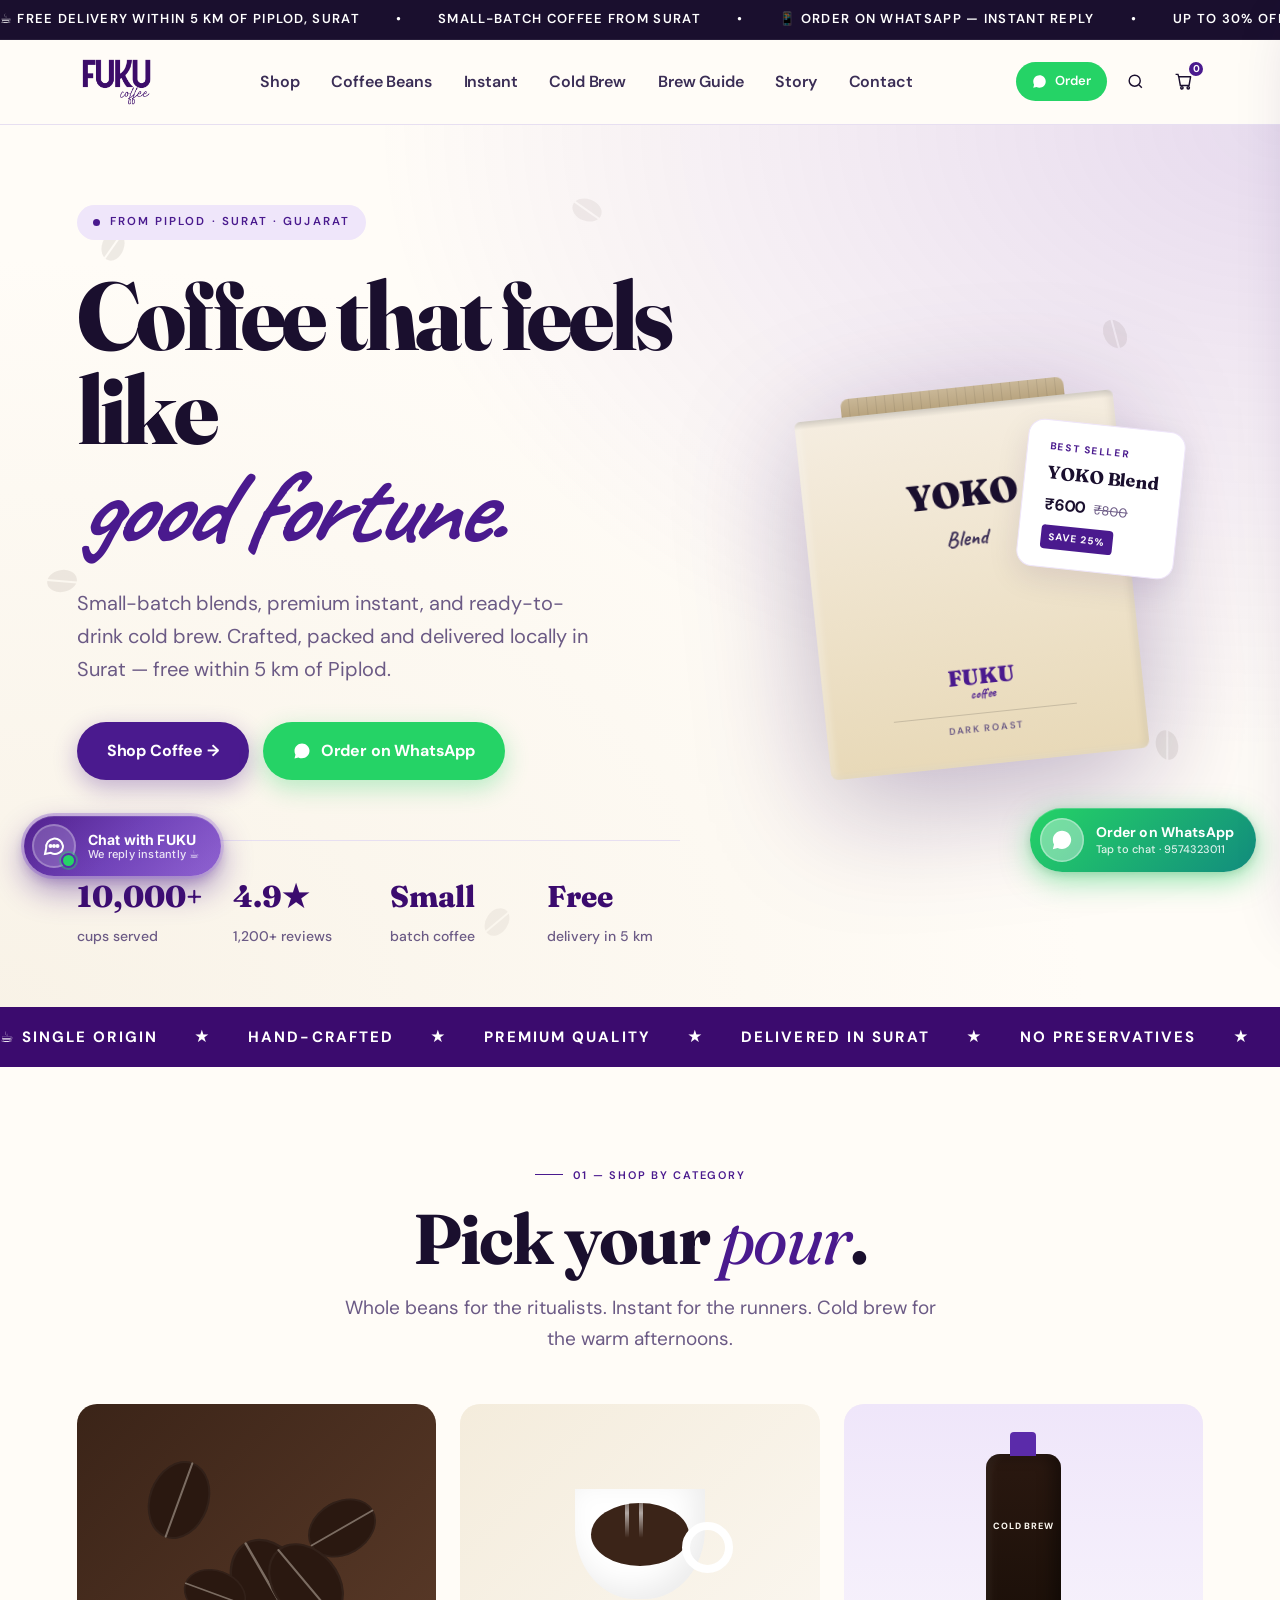
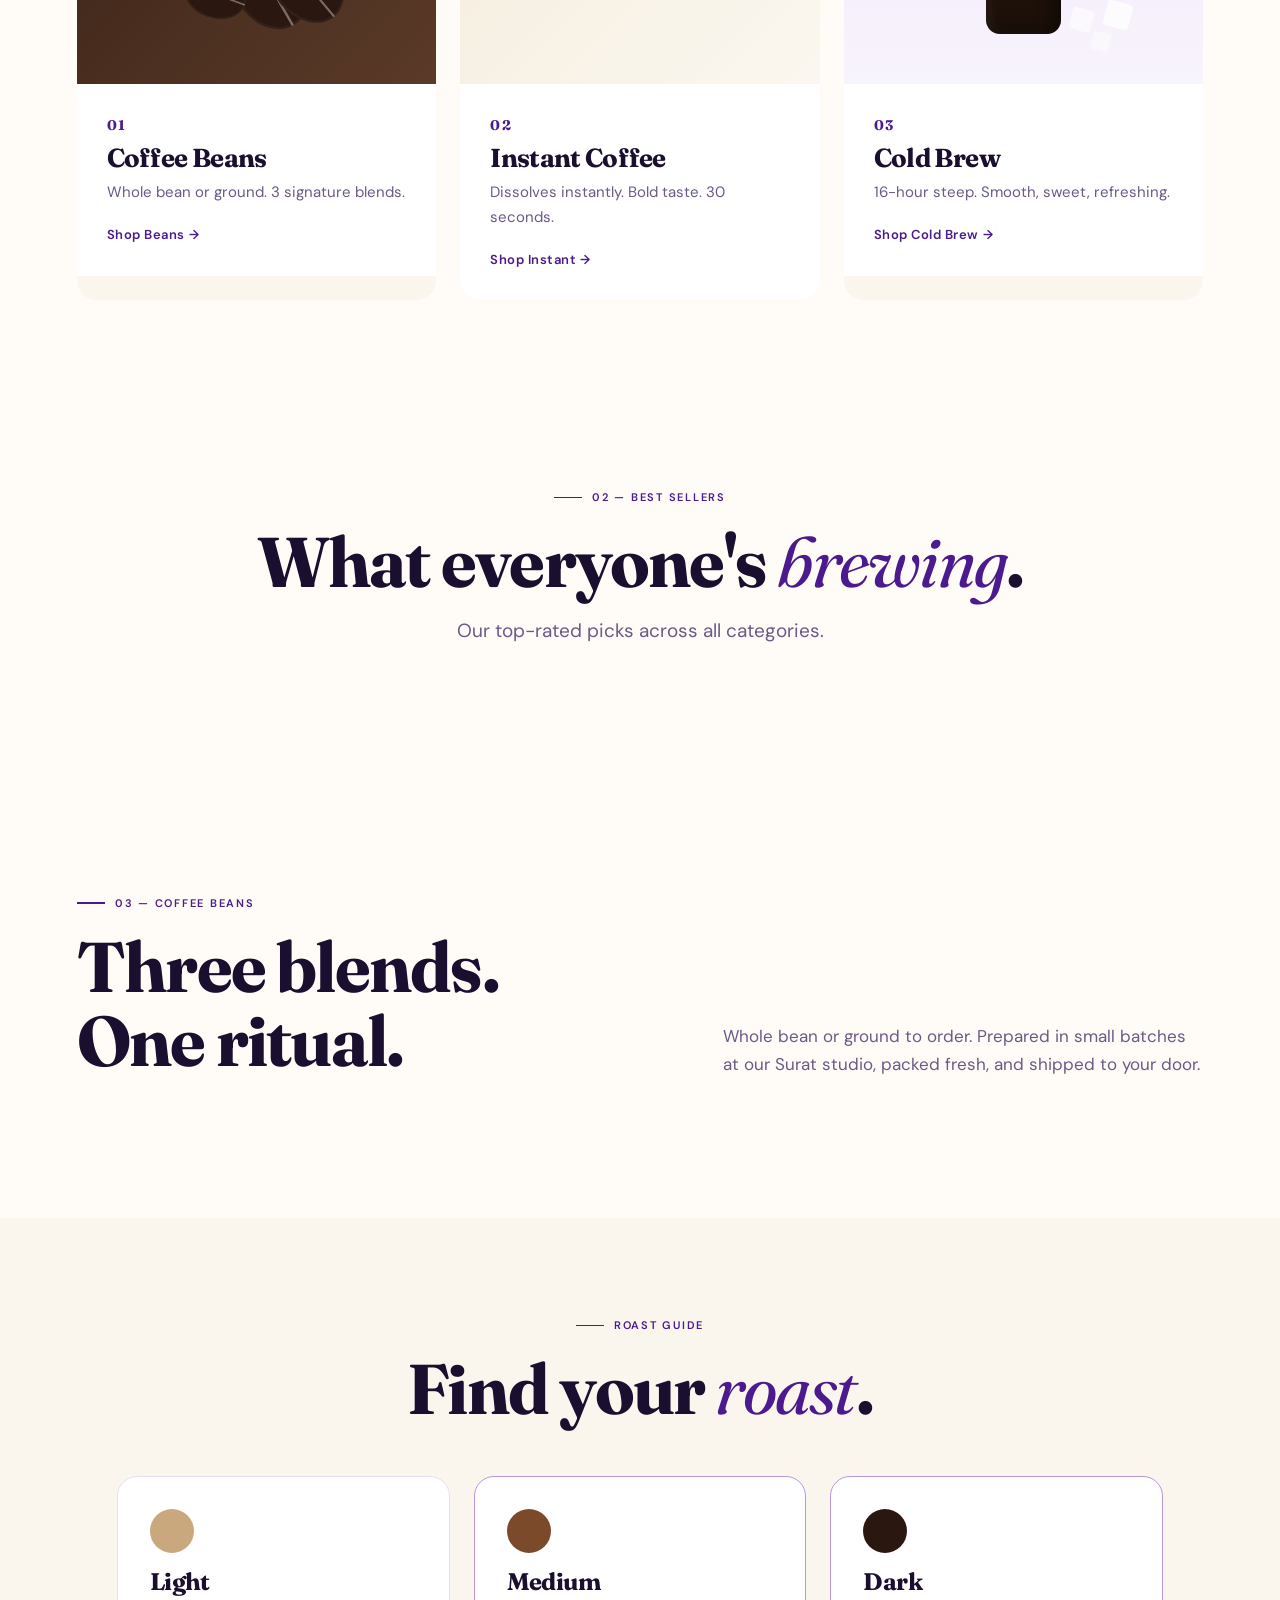
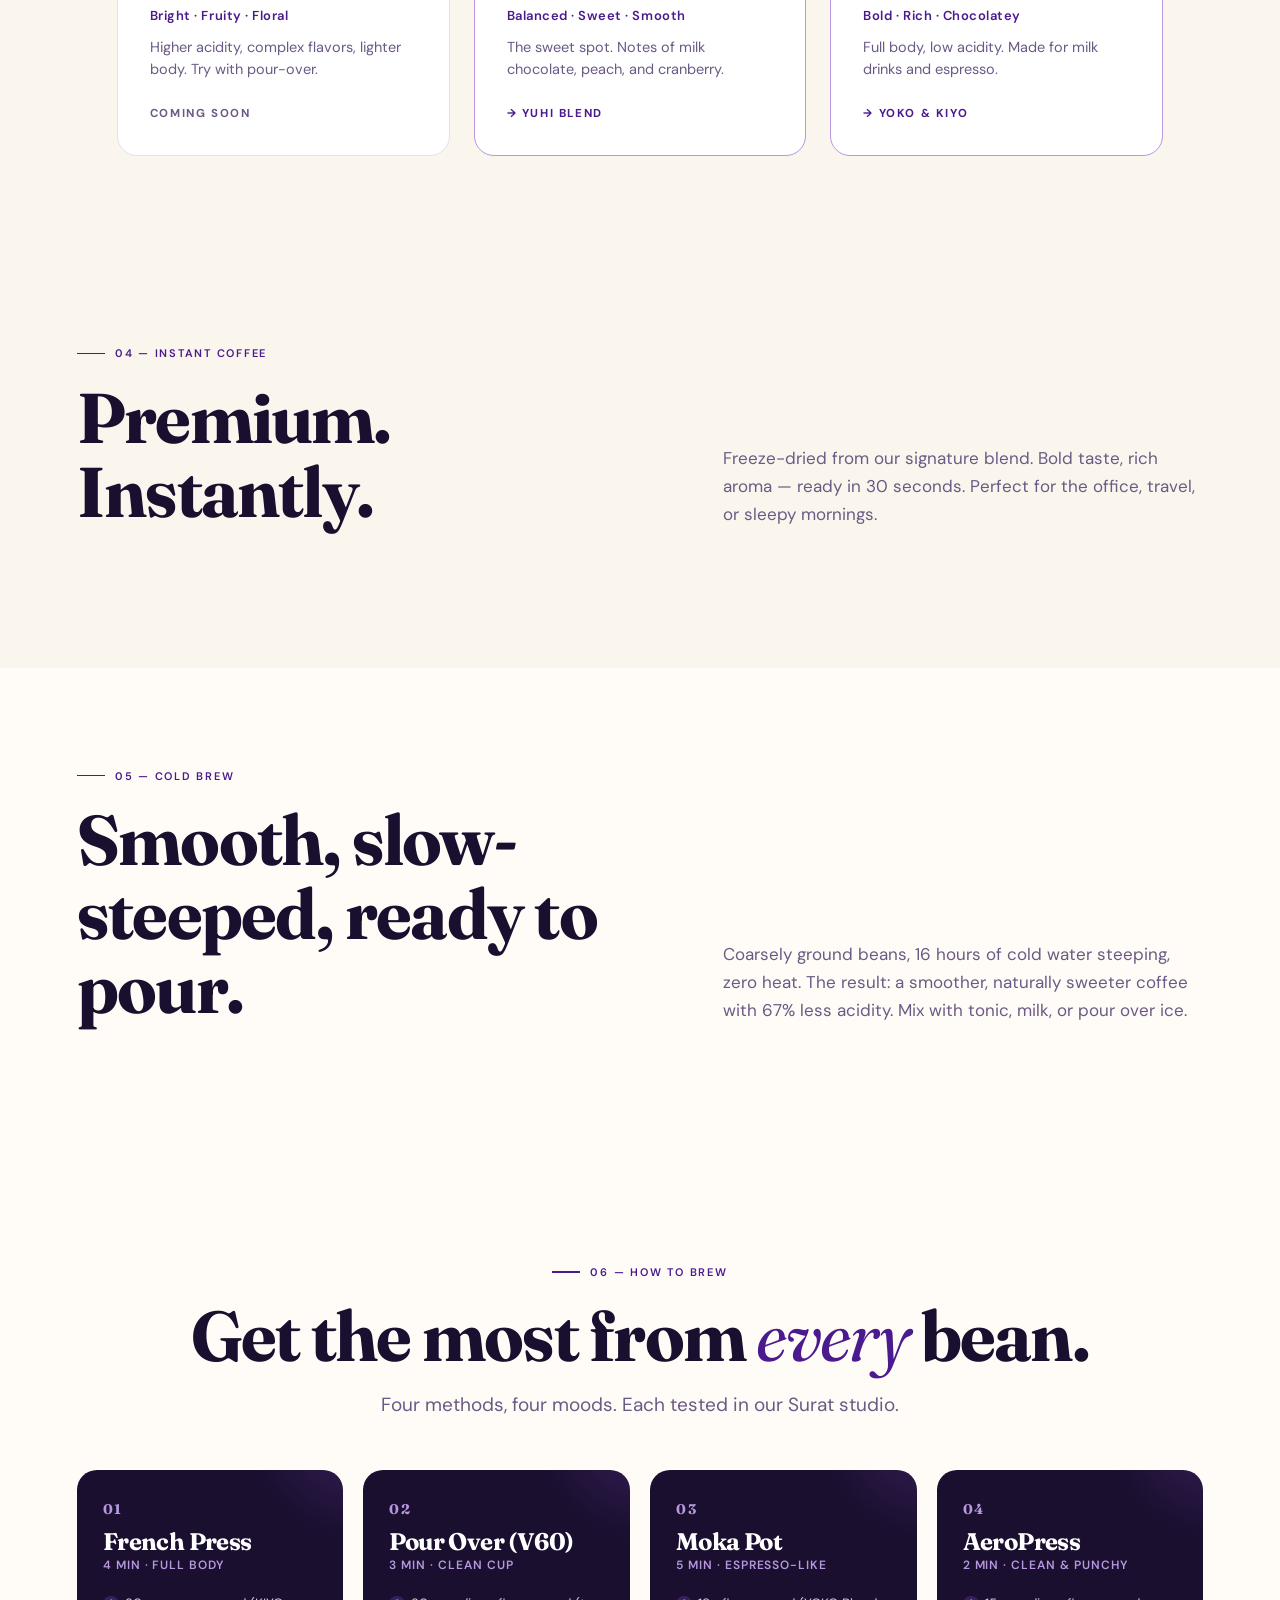
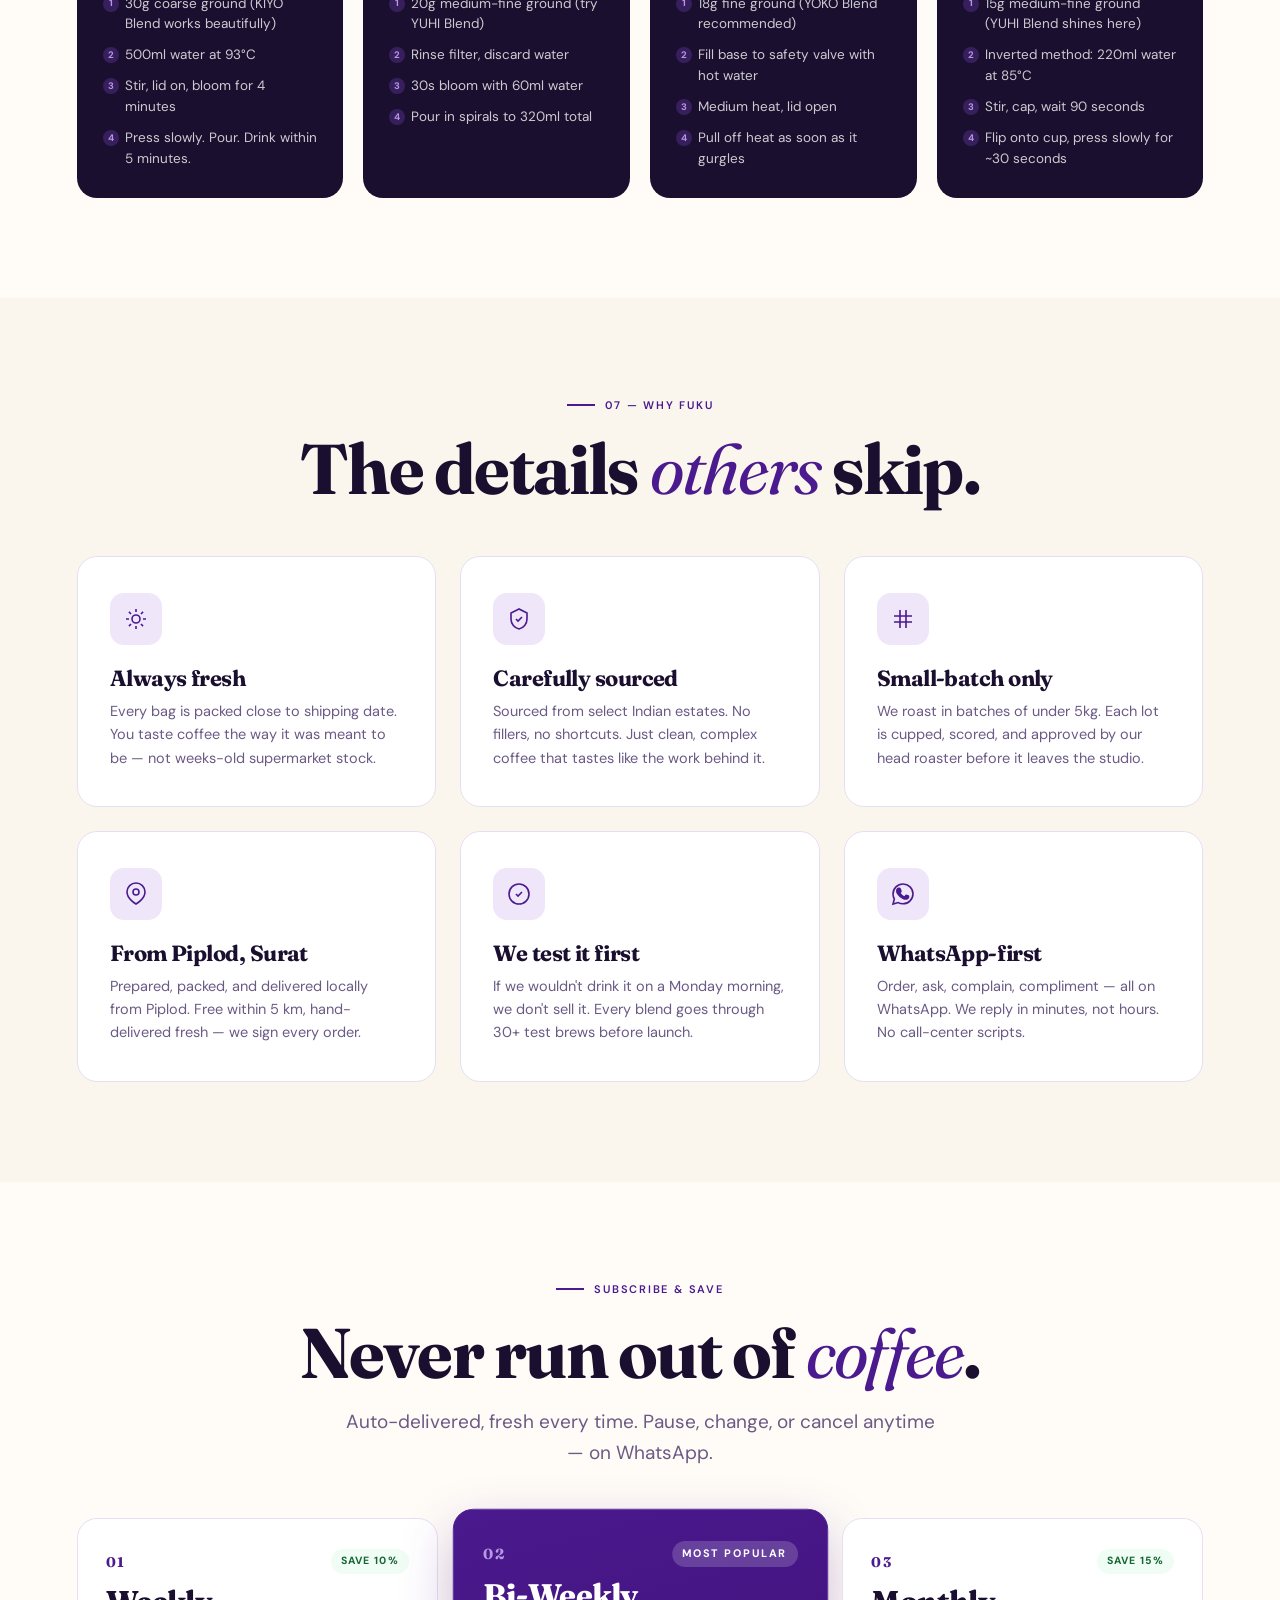
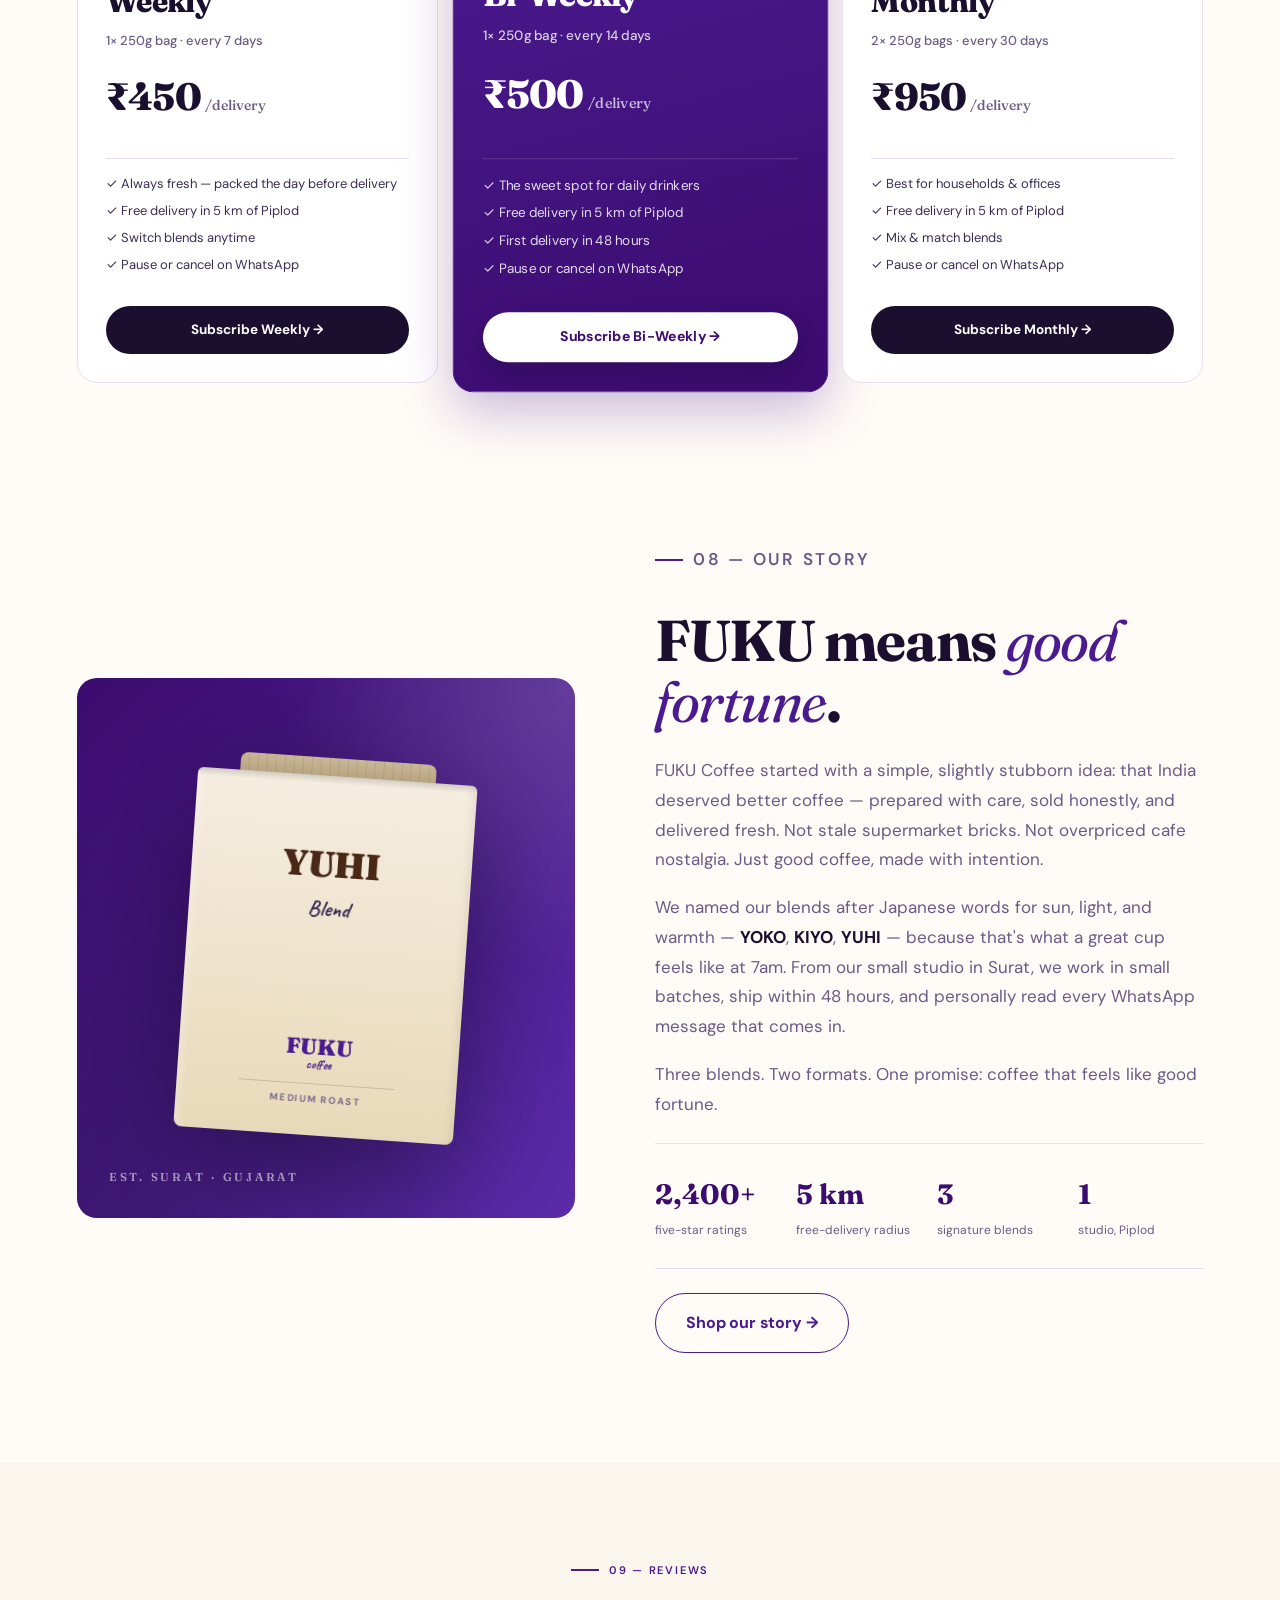
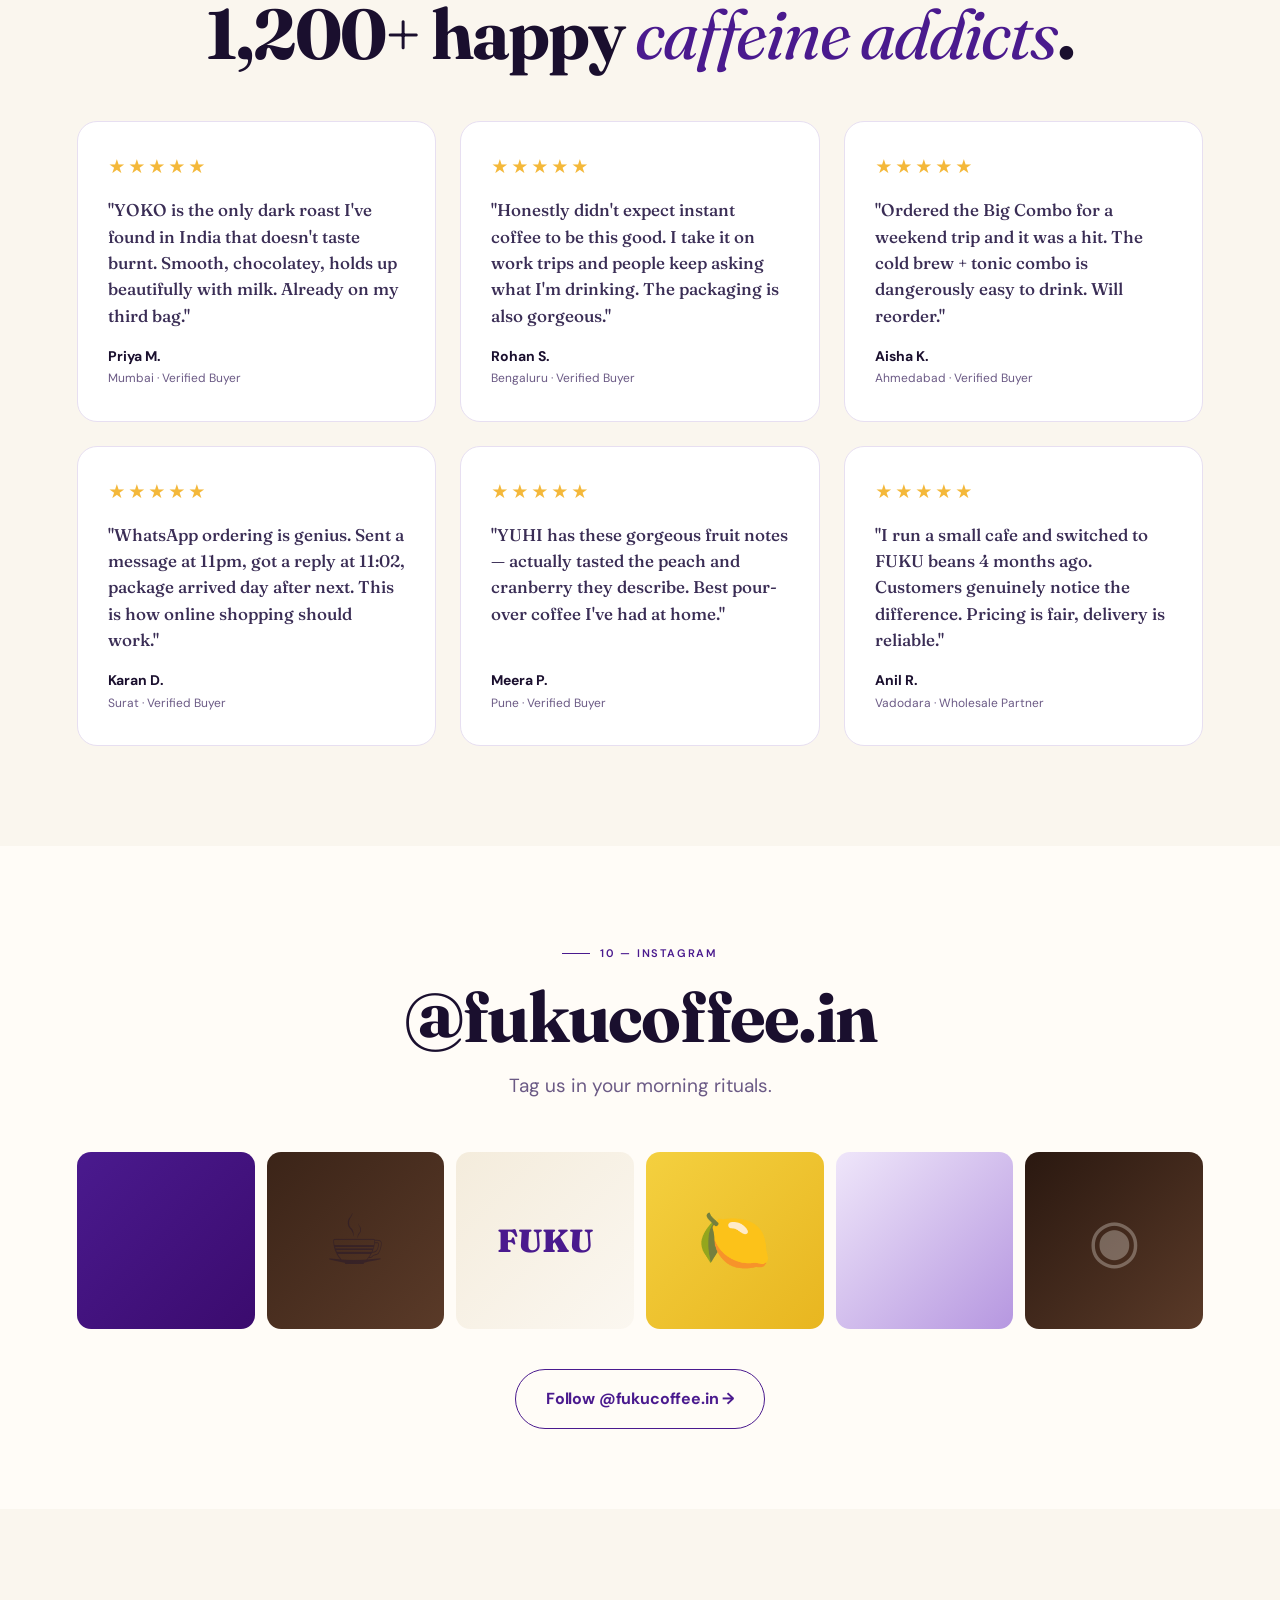
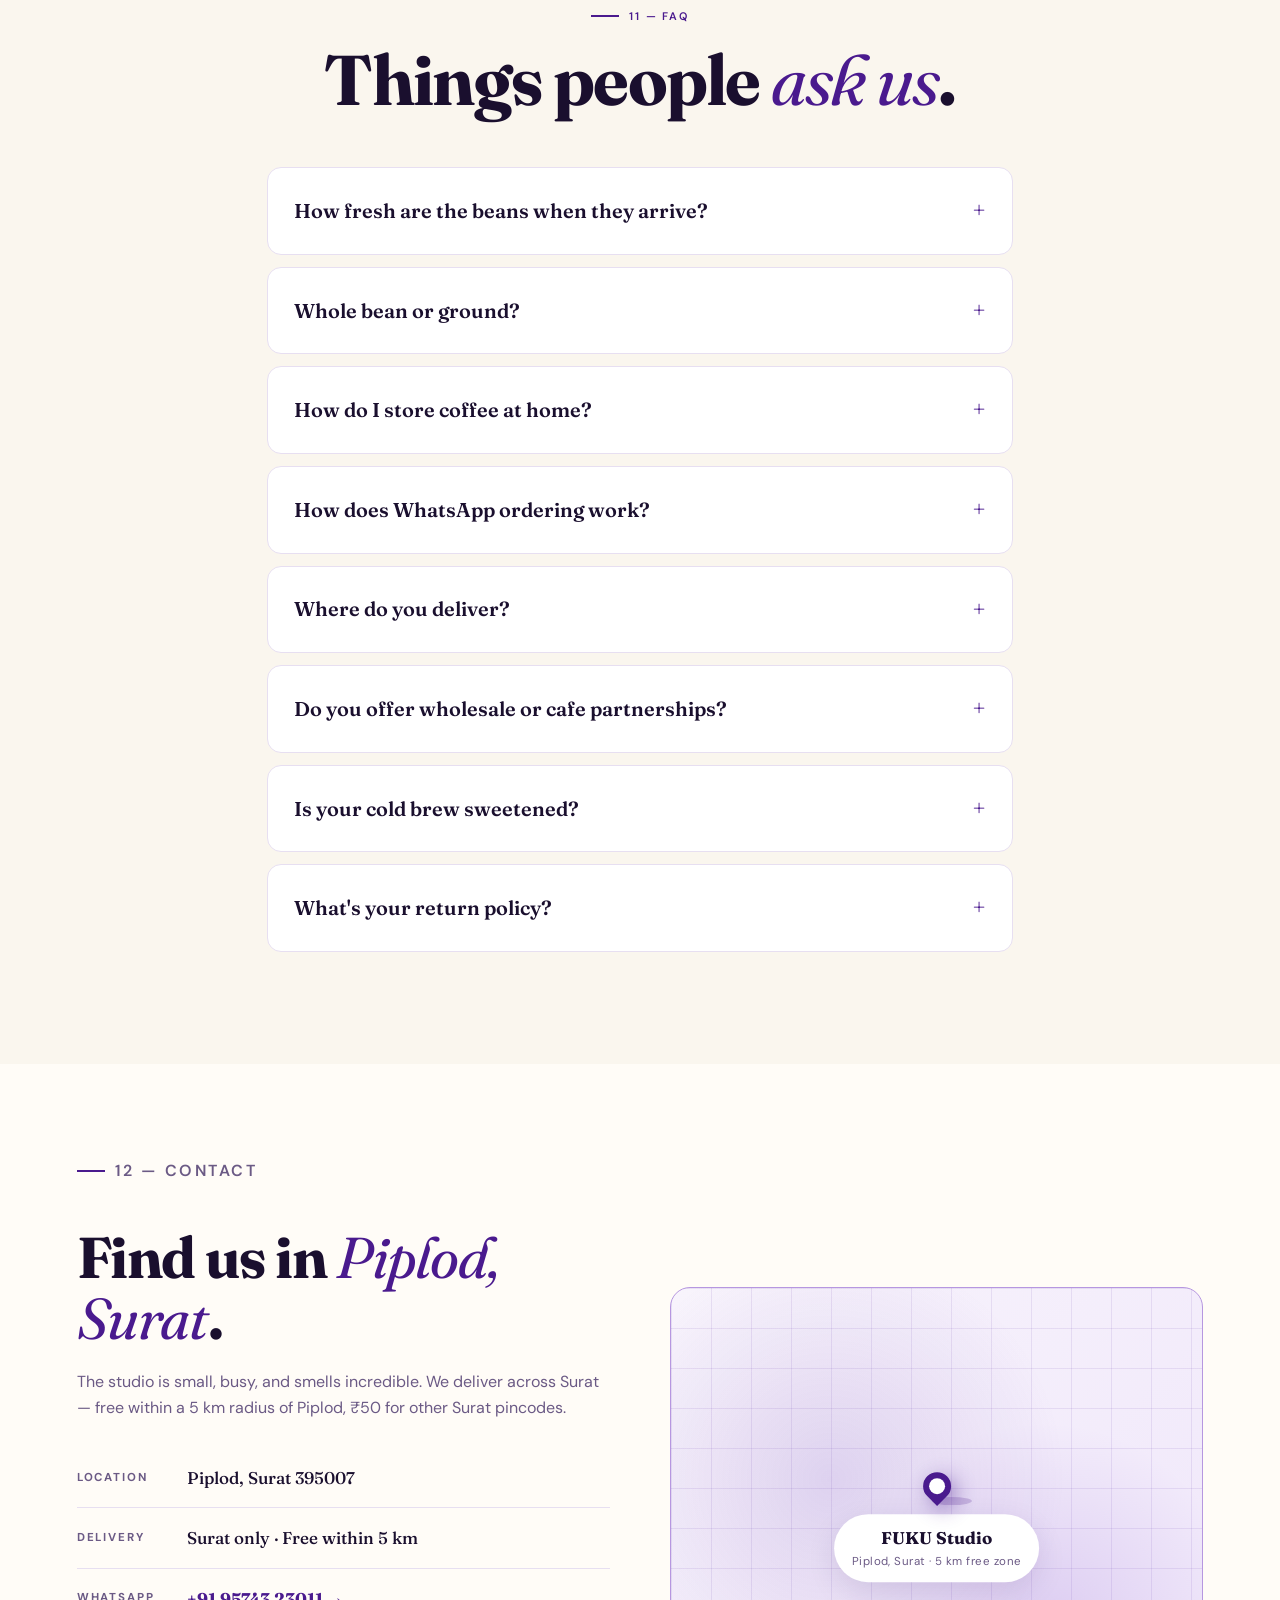
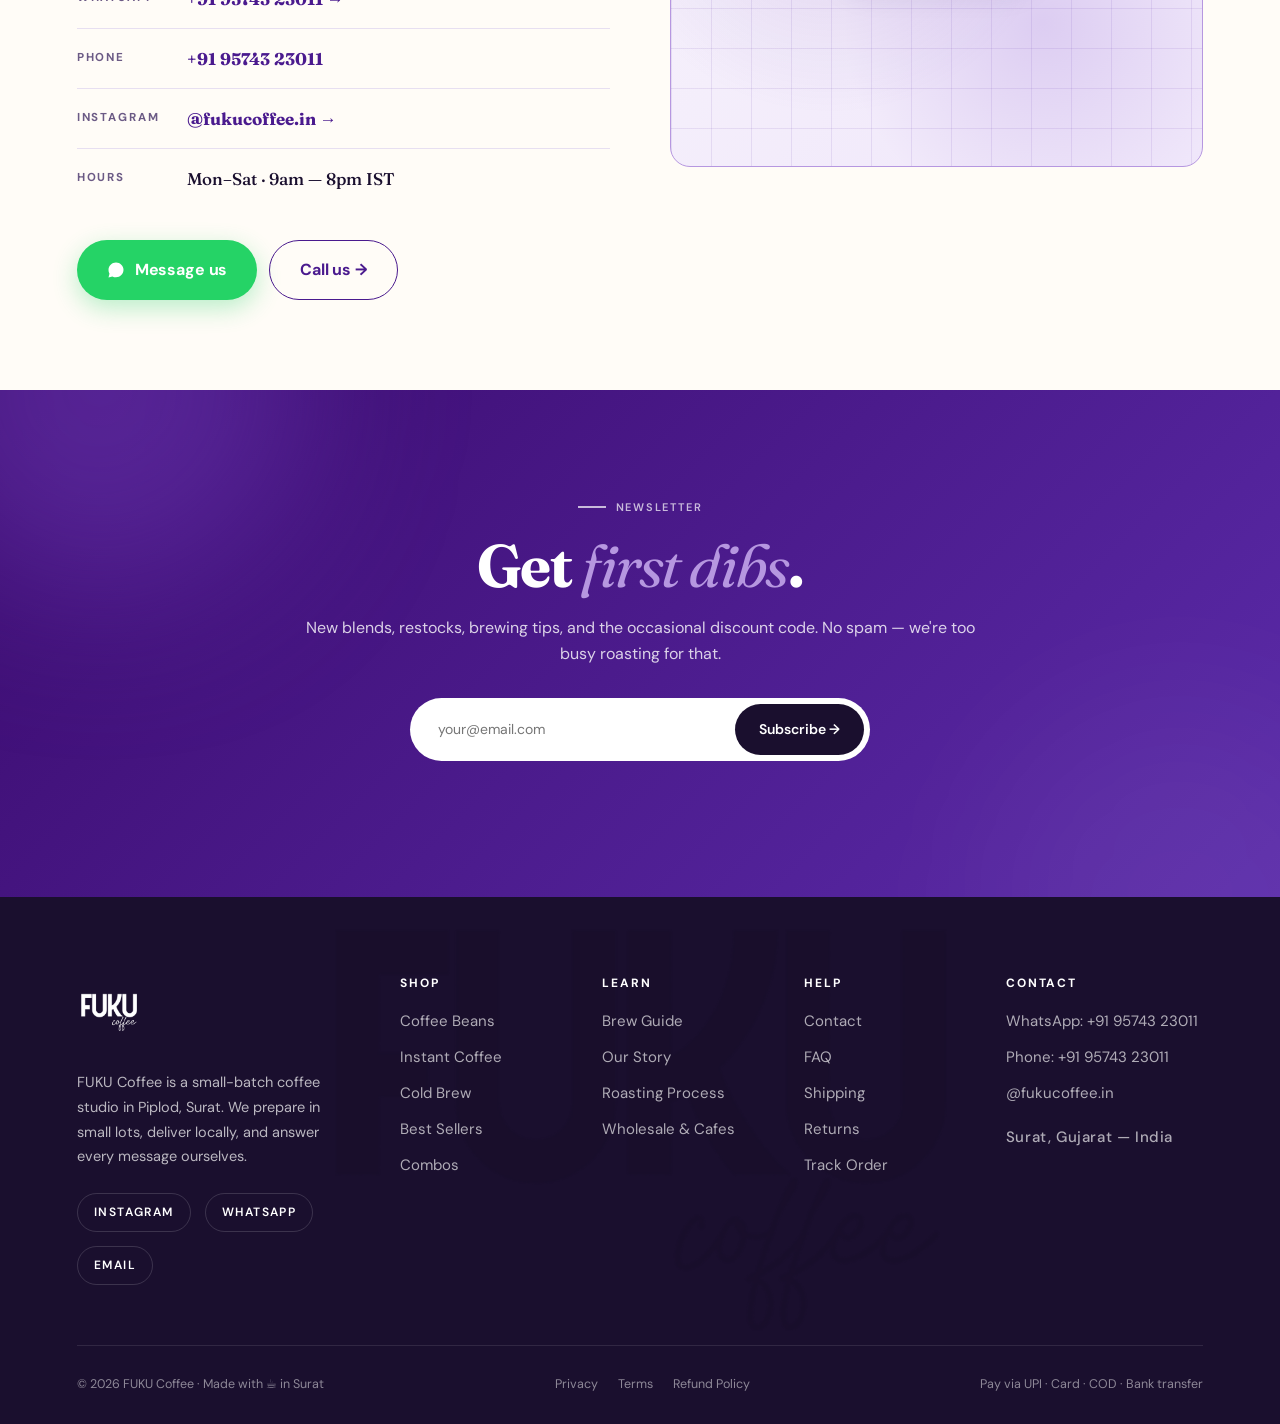
==== index.html @ d1fa4d6f "Remove reseller "You're shopping with" banner markup Banner deleted from the page entirely (was alre" ====
<!DOCTYPE html>
<html lang="en">
<head>
<meta charset="UTF-8" />
<meta name="viewport" content="width=device-width, initial-scale=1.0" />
<title>FUKU Coffee — Premium Coffee from Surat | Beans, Instant & Cold Brew</title>
<meta name="description" content="FUKU Coffee — small-batch beans, premium instant, and ready-to-drink cold brew. YOKO, KIYO & YUHI blends. Order on WhatsApp. Delivered across Surat, Gujarat." />
<meta name="theme-color" content="#3B0B6E" />
<link rel="canonical" href="https://fukucoffee.in/" />
<link rel="icon" href="/assets/favicon-192.png" type="image/png" />
<link rel="apple-touch-icon" href="/assets/favicon-192.png" />

<!-- Open Graph (WhatsApp / Facebook / LinkedIn link previews) -->
<meta property="og:type" content="website" />
<meta property="og:site_name" content="FUKU Coffee" />
<meta property="og:url" content="https://fukucoffee.in/" />
<meta property="og:title" content="FUKU Coffee — Small-Batch Coffee from Piplod, Surat" />
<meta property="og:description" content="Small-batch beans, premium instant, and ready-to-drink cold brew. YOKO, KIYO & YUHI blends. Free delivery within 5 km of Piplod. Order on WhatsApp." />
<meta property="og:image" content="https://fukucoffee.in/assets/logo-purple.png" />
<meta property="og:image:width" content="640" />
<meta property="og:image:height" content="800" />
<meta property="og:locale" content="en_IN" />

<!-- Twitter Card -->
<meta name="twitter:card" content="summary_large_image" />
<meta name="twitter:title" content="FUKU Coffee — Small-Batch Coffee from Piplod, Surat" />
<meta name="twitter:description" content="Premium beans, instant & cold brew. Free delivery within 5 km of Piplod, Surat. Order on WhatsApp." />
<meta name="twitter:image" content="https://fukucoffee.in/assets/logo-purple.png" />

<!-- JSON-LD: LocalBusiness for Google Maps / rich results -->
<script type="application/ld+json">
{
  "@context": "https://schema.org",
  "@type": "CafeOrCoffeeShop",
  "name": "FUKU Coffee",
  "image": "https://fukucoffee.in/assets/logo-purple.png",
  "url": "https://fukucoffee.in",
  "telephone": "+919574323011",
  "priceRange": "₹50 – ₹2,400",
  "address": {
    "@type": "PostalAddress",
    "streetAddress": "Piplod",
    "addressLocality": "Surat",
    "addressRegion": "Gujarat",
    "postalCode": "395007",
    "addressCountry": "IN"
  },
  "geo": { "@type": "GeoCoordinates", "latitude": 21.1395, "longitude": 72.7780 },
  "areaServed": { "@type": "City", "name": "Surat" },
  "sameAs": ["https://www.instagram.com/fukucoffee.in"],
  "openingHoursSpecification": [{
    "@type": "OpeningHoursSpecification",
    "dayOfWeek": ["Monday","Tuesday","Wednesday","Thursday","Friday","Saturday"],
    "opens": "09:00", "closes": "20:00"
  }]
}
</script>

<link rel="preconnect" href="https://fonts.googleapis.com" />
<link rel="preconnect" href="https://fonts.gstatic.com" crossorigin />
<link href="https://fonts.googleapis.com/css2?family=Inter:wght@400;500;600;700;800;900&family=Caveat:wght@600;700&family=Fraunces:opsz,wght@9..144,400;9..144,600;9..144,700;9..144,900&family=DM+Sans:ital,opsz,wght@0,9..40,400;0,9..40,500;0,9..40,600;0,9..40,700;1,9..40,400&display=swap" rel="stylesheet" />
<link rel="stylesheet" href="styles.css" />
</head>
<body>

<!-- ANNOUNCEMENT BAR -->
<div class="announce">
  <div class="announce-track">
    <span>☕ FREE DELIVERY WITHIN 5 KM OF PIPLOD, SURAT</span>
    <span>•</span>
    <span>SMALL-BATCH COFFEE FROM SURAT</span>
    <span>•</span>
    <span>📱 ORDER ON WHATSAPP — INSTANT REPLY</span>
    <span>•</span>
    <span>UP TO 30% OFF — LIMITED TIME</span>
    <span>•</span>
    <span>☕ FREE DELIVERY WITHIN 5 KM OF PIPLOD, SURAT</span>
    <span>•</span>
    <span>SMALL-BATCH COFFEE FROM SURAT</span>
    <span>•</span>
    <span>📱 ORDER ON WHATSAPP — INSTANT REPLY</span>
    <span>•</span>
    <span>UP TO 30% OFF — LIMITED TIME</span>
  </div>
</div>

<!-- NAV -->
<header class="nav" id="nav">
  <div class="nav-inner">
    <button class="nav-toggle" id="navToggle" aria-label="Menu">
      <span></span><span></span><span></span>
    </button>
    <a href="#top" class="logo" aria-label="FUKU Coffee — home">
      <img src="/assets/logo-purple.png" alt="FUKU Coffee" class="logo-img logo-img-purple" />
      <img src="/assets/logo-white.png"  alt="FUKU Coffee" class="logo-img logo-img-white"  />
    </a>
    <nav class="nav-links" id="navLinks">
      <a href="#shop">Shop</a>
      <a href="#beans">Coffee Beans</a>
      <a href="#instant">Instant</a>
      <a href="#coldbrew">Cold Brew</a>
      <a href="#brew">Brew Guide</a>
      <a href="#story">Story</a>
      <a href="#contact">Contact</a>
    </nav>
    <div class="nav-actions">
      <a href="https://wa.me/919574323011" target="_blank" class="wa-btn-nav" aria-label="WhatsApp" rel="noopener noreferrer">
        <svg viewBox="0 0 24 24" fill="currentColor"><path d="M17.5 14.4c-.3-.2-1.8-.9-2-1s-.5-.2-.7.2-.8 1-1 1.2-.4.2-.7 0c-.3-.2-1.3-.5-2.4-1.5-.9-.8-1.5-1.8-1.7-2.1-.2-.3 0-.5.1-.7l.5-.5c.2-.2.2-.3.3-.5.1-.2 0-.4 0-.5 0-.2-.7-1.7-1-2.3-.2-.6-.5-.5-.7-.5h-.6c-.2 0-.5.1-.8.4s-1 1-1 2.4 1 2.8 1.2 3 2 3.1 4.9 4.3c.7.3 1.2.5 1.6.6.7.2 1.3.2 1.8.1.5-.1 1.7-.7 2-1.4.3-.7.3-1.3.2-1.4-.1-.1-.3-.2-.6-.4ZM12 2C6.5 2 2 6.5 2 12c0 1.8.5 3.5 1.3 5L2 22l5.2-1.4c1.4.8 3.1 1.2 4.8 1.2 5.5 0 10-4.5 10-10S17.5 2 12 2Z"/></svg>
        <span>Order</span>
      </a>
      <button class="icon-btn" id="searchBtn" aria-label="Search">
        <svg viewBox="0 0 24 24" fill="none" stroke="currentColor" stroke-width="1.8"><circle cx="11" cy="11" r="7"/><path d="m20 20-3.5-3.5"/></svg>
      </button>
      <button class="icon-btn cart-btn" id="cartBtn" aria-label="Cart">
        <svg viewBox="0 0 24 24" fill="none" stroke="currentColor" stroke-width="1.8"><path d="M6 6h15l-2 11H8L6 6Z"/><path d="M6 6 5 3H2"/><circle cx="10" cy="20" r="1.5"/><circle cx="18" cy="20" r="1.5"/></svg>
        <span class="cart-count" id="cartCount">0</span>
      </button>
    </div>
  </div>
</header>

<!-- HERO -->
<section class="hero" id="top">
  <div class="hero-bg-grad"></div>
  <div class="hero-beans" aria-hidden="true">
    <span></span><span></span><span></span><span></span><span></span><span></span><span></span><span></span>
  </div>
  <div class="hero-content">
    <p class="hero-eyebrow"><span class="dot"></span> FROM PIPLOD · SURAT · GUJARAT</p>
    <h1 class="hero-title">
      Coffee that feels like<br/>
      <span class="hero-cursive">good fortune.</span>
    </h1>
    <p class="hero-sub">Small-batch blends, premium instant, and ready-to-drink cold brew. Crafted, packed and delivered locally in Surat — free within 5 km of Piplod.</p>
    <div class="hero-cta">
      <a href="#shop" class="btn btn-primary">Shop Coffee →</a>
      <a href="https://wa.me/919574323011" target="_blank" class="btn btn-wa" rel="noopener noreferrer">
        <svg viewBox="0 0 24 24" fill="currentColor" width="18" height="18"><path d="M17.5 14.4c-.3-.2-1.8-.9-2-1s-.5-.2-.7.2-.8 1-1 1.2-.4.2-.7 0c-.3-.2-1.3-.5-2.4-1.5-.9-.8-1.5-1.8-1.7-2.1-.2-.3 0-.5.1-.7l.5-.5c.2-.2.2-.3.3-.5.1-.2 0-.4 0-.5 0-.2-.7-1.7-1-2.3-.2-.6-.5-.5-.7-.5h-.6c-.2 0-.5.1-.8.4s-1 1-1 2.4 1 2.8 1.2 3 2 3.1 4.9 4.3c.7.3 1.2.5 1.6.6.7.2 1.3.2 1.8.1.5-.1 1.7-.7 2-1.4.3-.7.3-1.3.2-1.4-.1-.1-.3-.2-.6-.4ZM12 2C6.5 2 2 6.5 2 12c0 1.8.5 3.5 1.3 5L2 22l5.2-1.4c1.4.8 3.1 1.2 4.8 1.2 5.5 0 10-4.5 10-10S17.5 2 12 2Z"/></svg>
        Order on WhatsApp
      </a>
    </div>
    <ul class="hero-trust">
      <li><strong>10,000+</strong><span>cups served</span></li>
      <li><strong>4.9★</strong><span>1,200+ reviews</span></li>
      <li><strong>Small</strong><span>batch coffee</span></li>
      <li><strong>Free</strong><span>delivery in 5 km</span></li>
    </ul>
  </div>
  <div class="hero-card hero-card-product">
    <div class="hero-bag bag-yoko">
      <div class="bag-top"></div>
      <div class="bag-body">
        <span class="bag-blend">YOKO</span>
        <span class="bag-blend-sub">Blend</span>
        <span class="bag-fuku">FUKU<small>coffee</small></span>
        <span class="bag-roast">Dark Roast</span>
      </div>
    </div>
    <div class="hero-pricetag">
      <span class="pt-eyebrow">Best Seller</span>
      <span class="pt-name">YOKO Blend</span>
      <span class="pt-price">₹600 <s>₹800</s></span>
      <span class="pt-save">SAVE 25%</span>
    </div>
  </div>
</section>

<!-- MARQUEE -->
<section class="marquee">
  <div class="marquee-track">
    <span>☕ SINGLE ORIGIN</span><span>★</span>
    <span>HAND-CRAFTED</span><span>★</span>
    <span>PREMIUM QUALITY</span><span>★</span>
    <span>DELIVERED IN SURAT</span><span>★</span>
    <span>NO PRESERVATIVES</span><span>★</span>
    <span>SMALL BATCH</span><span>★</span>
    <span>☕ SINGLE ORIGIN</span><span>★</span>
    <span>HAND-CRAFTED</span><span>★</span>
    <span>PREMIUM QUALITY</span><span>★</span>
    <span>DELIVERED IN SURAT</span><span>★</span>
    <span>NO PRESERVATIVES</span><span>★</span>
    <span>SMALL BATCH</span><span>★</span>
  </div>
</section>

<!-- CATEGORIES -->
<section class="cats" id="categories">
  <div class="section-head">
    <p class="eyebrow"><span class="dash"></span> 01 — Shop by Category</p>
    <h2>Pick your <em>pour</em>.</h2>
    <p class="lede">Whole beans for the ritualists. Instant for the runners. Cold brew for the warm afternoons.</p>
  </div>
  <div class="cat-grid">
    <a href="#beans" class="cat-card">
      <div class="cat-art cat-art-beans">
        <div class="cat-bean"></div>
        <div class="cat-bean"></div>
        <div class="cat-bean"></div>
        <div class="cat-bean"></div>
        <div class="cat-bean"></div>
      </div>
      <div class="cat-meta">
        <span class="cat-num">01</span>
        <h3>Coffee Beans</h3>
        <p>Whole bean or ground. 3 signature blends.</p>
        <span class="cat-cta">Shop Beans →</span>
      </div>
    </a>
    <a href="#instant" class="cat-card">
      <div class="cat-art cat-art-instant">
        <div class="cat-cup"></div>
        <div class="cat-steam"></div>
      </div>
      <div class="cat-meta">
        <span class="cat-num">02</span>
        <h3>Instant Coffee</h3>
        <p>Dissolves instantly. Bold taste. 30 seconds.</p>
        <span class="cat-cta">Shop Instant →</span>
      </div>
    </a>
    <a href="#coldbrew" class="cat-card">
      <div class="cat-art cat-art-cold">
        <div class="cat-bottle"></div>
        <div class="cat-ice"></div>
      </div>
      <div class="cat-meta">
        <span class="cat-num">03</span>
        <h3>Cold Brew</h3>
        <p>16-hour steep. Smooth, sweet, refreshing.</p>
        <span class="cat-cta">Shop Cold Brew →</span>
      </div>
    </a>
  </div>
</section>

<!-- BESTSELLERS -->
<section class="bestsellers" id="shop">
  <div class="section-head">
    <p class="eyebrow"><span class="dash"></span> 02 — Best Sellers</p>
    <h2>What everyone's <em>brewing</em>.</h2>
    <p class="lede">Our top-rated picks across all categories.</p>
  </div>
  <div class="bs-grid" id="bsGrid"></div>
</section>

<!-- COFFEE BEANS -->
<section class="catalog" id="beans">
  <div class="section-head split">
    <div>
      <p class="eyebrow"><span class="dash"></span> 03 — Coffee Beans</p>
      <h2>Three blends. One ritual.</h2>
    </div>
    <p class="head-side">Whole bean or ground to order. Prepared in small batches at our Surat studio, packed fresh, and shipped to your door.</p>
  </div>
  <div class="prod-grid" id="beansGrid"></div>
</section>

<!-- ROAST GUIDE -->
<section class="roast">
  <div class="section-head">
    <p class="eyebrow"><span class="dash"></span> Roast Guide</p>
    <h2>Find your <em>roast</em>.</h2>
  </div>
  <div class="roast-grid">
    <div class="roast-card">
      <div class="roast-dot roast-light"></div>
      <h4>Light</h4>
      <p class="roast-flavor">Bright · Fruity · Floral</p>
      <p class="roast-desc">Higher acidity, complex flavors, lighter body. Try with pour-over.</p>
      <span class="roast-tag">Coming Soon</span>
    </div>
    <div class="roast-card active">
      <div class="roast-dot roast-medium"></div>
      <h4>Medium</h4>
      <p class="roast-flavor">Balanced · Sweet · Smooth</p>
      <p class="roast-desc">The sweet spot. Notes of milk chocolate, peach, and cranberry.</p>
      <a class="roast-tag link" href="#beans">→ YUHI Blend</a>
    </div>
    <div class="roast-card active">
      <div class="roast-dot roast-dark"></div>
      <h4>Dark</h4>
      <p class="roast-flavor">Bold · Rich · Chocolatey</p>
      <p class="roast-desc">Full body, low acidity. Made for milk drinks and espresso.</p>
      <a class="roast-tag link" href="#beans">→ YOKO & KIYO</a>
    </div>
  </div>
</section>

<!-- INSTANT -->
<section class="catalog alt" id="instant">
  <div class="section-head split">
    <div>
      <p class="eyebrow"><span class="dash"></span> 04 — Instant Coffee</p>
      <h2>Premium. Instantly.</h2>
    </div>
    <p class="head-side">Freeze-dried from our signature blend. Bold taste, rich aroma — ready in 30 seconds. Perfect for the office, travel, or sleepy mornings.</p>
  </div>
  <div class="prod-grid" id="instantGrid"></div>
</section>

<!-- COLD BREW -->
<section class="catalog" id="coldbrew">
  <div class="section-head split">
    <div>
      <p class="eyebrow"><span class="dash"></span> 05 — Cold Brew</p>
      <h2>Smooth, slow-steeped, ready to pour.</h2>
    </div>
    <p class="head-side">Coarsely ground beans, 16 hours of cold water steeping, zero heat. The result: a smoother, naturally sweeter coffee with 67% less acidity. Mix with tonic, milk, or pour over ice.</p>
  </div>
  <div class="prod-grid" id="coldGrid"></div>
</section>

<!-- BREW GUIDE -->
<section class="brew" id="brew">
  <div class="section-head">
    <p class="eyebrow"><span class="dash"></span> 06 — How to Brew</p>
    <h2>Get the most from <em>every</em> bean.</h2>
    <p class="lede">Four methods, four moods. Each tested in our Surat studio.</p>
  </div>
  <div class="brew-grid">
    <article class="brew-card">
      <div class="brew-num">01</div>
      <h3>French Press</h3>
      <p class="brew-time">4 min · Full body</p>
      <ol>
        <li>30g coarse ground (KIYO Blend works beautifully)</li>
        <li>500ml water at 93°C</li>
        <li>Stir, lid on, bloom for 4 minutes</li>
        <li>Press slowly. Pour. Drink within 5 minutes.</li>
      </ol>
    </article>
    <article class="brew-card">
      <div class="brew-num">02</div>
      <h3>Pour Over (V60)</h3>
      <p class="brew-time">3 min · Clean cup</p>
      <ol>
        <li>20g medium-fine ground (try YUHI Blend)</li>
        <li>Rinse filter, discard water</li>
        <li>30s bloom with 60ml water</li>
        <li>Pour in spirals to 320ml total</li>
      </ol>
    </article>
    <article class="brew-card">
      <div class="brew-num">03</div>
      <h3>Moka Pot</h3>
      <p class="brew-time">5 min · Espresso-like</p>
      <ol>
        <li>18g fine ground (YOKO Blend recommended)</li>
        <li>Fill base to safety valve with hot water</li>
        <li>Medium heat, lid open</li>
        <li>Pull off heat as soon as it gurgles</li>
      </ol>
    </article>
    <article class="brew-card">
      <div class="brew-num">04</div>
      <h3>AeroPress</h3>
      <p class="brew-time">2 min · Clean &amp; punchy</p>
      <ol>
        <li>15g medium-fine ground (YUHI Blend shines here)</li>
        <li>Inverted method: 220ml water at 85°C</li>
        <li>Stir, cap, wait 90 seconds</li>
        <li>Flip onto cup, press slowly for ~30 seconds</li>
      </ol>
    </article>
  </div>
</section>

<!-- WHY FUKU -->
<section class="why">
  <div class="section-head">
    <p class="eyebrow"><span class="dash"></span> 07 — Why FUKU</p>
    <h2>The details <em>others</em> skip.</h2>
  </div>
  <div class="why-grid">
    <div class="why-card">
      <div class="why-icon">
        <svg viewBox="0 0 24 24" fill="none" stroke="currentColor" stroke-width="1.6"><path d="M12 2v3M12 19v3M4.93 4.93l2.12 2.12M16.95 16.95l2.12 2.12M2 12h3M19 12h3M4.93 19.07l2.12-2.12M16.95 7.05l2.12-2.12"/><circle cx="12" cy="12" r="4"/></svg>
      </div>
      <h4>Always fresh</h4>
      <p>Every bag is packed close to shipping date. You taste coffee the way it was meant to be — not weeks-old supermarket stock.</p>
    </div>
    <div class="why-card">
      <div class="why-icon">
        <svg viewBox="0 0 24 24" fill="none" stroke="currentColor" stroke-width="1.6"><path d="M12 2 4 6v6c0 5 3.5 9 8 10 4.5-1 8-5 8-10V6l-8-4Z"/><path d="m9 12 2 2 4-4"/></svg>
      </div>
      <h4>Carefully sourced</h4>
      <p>Sourced from select Indian estates. No fillers, no shortcuts. Just clean, complex coffee that tastes like the work behind it.</p>
    </div>
    <div class="why-card">
      <div class="why-icon">
        <svg viewBox="0 0 24 24" fill="none" stroke="currentColor" stroke-width="1.6"><path d="M3 9h18M3 15h18M9 3v18M15 3v18"/></svg>
      </div>
      <h4>Small-batch only</h4>
      <p>We roast in batches of under 5kg. Each lot is cupped, scored, and approved by our head roaster before it leaves the studio.</p>
    </div>
    <div class="why-card">
      <div class="why-icon">
        <svg viewBox="0 0 24 24" fill="none" stroke="currentColor" stroke-width="1.6"><path d="M21 10c0 7-9 12-9 12s-9-5-9-12a9 9 0 0 1 18 0Z"/><circle cx="12" cy="10" r="3"/></svg>
      </div>
      <h4>From Piplod, Surat</h4>
      <p>Prepared, packed, and delivered locally from Piplod. Free within 5 km, hand-delivered fresh — we sign every order.</p>
    </div>
    <div class="why-card">
      <div class="why-icon">
        <svg viewBox="0 0 24 24" fill="none" stroke="currentColor" stroke-width="1.6"><path d="M22 12a10 10 0 1 1-20 0 10 10 0 0 1 20 0Z"/><path d="m9 12 2 2 4-4"/></svg>
      </div>
      <h4>We test it first</h4>
      <p>If we wouldn't drink it on a Monday morning, we don't sell it. Every blend goes through 30+ test brews before launch.</p>
    </div>
    <div class="why-card">
      <div class="why-icon">
        <svg viewBox="0 0 24 24" fill="none" stroke="currentColor" stroke-width="1.6"><path d="M17.5 14.4c-.3-.2-1.8-.9-2-1s-.5-.2-.7.2-.8 1-1 1.2-.4.2-.7 0c-.3-.2-1.3-.5-2.4-1.5-.9-.8-1.5-1.8-1.7-2.1-.2-.3 0-.5.1-.7l.5-.5c.2-.2.2-.3.3-.5.1-.2 0-.4 0-.5 0-.2-.7-1.7-1-2.3-.2-.6-.5-.5-.7-.5h-.6c-.2 0-.5.1-.8.4s-1 1-1 2.4 1 2.8 1.2 3 2 3.1 4.9 4.3c.7.3 1.2.5 1.6.6.7.2 1.3.2 1.8.1.5-.1 1.7-.7 2-1.4.3-.7.3-1.3.2-1.4-.1-.1-.3-.2-.6-.4Z" fill="currentColor"/><path d="M12 2C6.5 2 2 6.5 2 12c0 1.8.5 3.5 1.3 5L2 22l5.2-1.4c1.4.8 3.1 1.2 4.8 1.2 5.5 0 10-4.5 10-10S17.5 2 12 2Z"/></svg>
      </div>
      <h4>WhatsApp-first</h4>
      <p>Order, ask, complain, compliment — all on WhatsApp. We reply in minutes, not hours. No call-center scripts.</p>
    </div>
  </div>
</section>

<!-- SUBSCRIPTION PLANS -->
<section class="subs" id="subscribe">
  <div class="section-head">
    <p class="eyebrow"><span class="dash"></span> Subscribe & Save</p>
    <h2>Never run out of <em>coffee</em>.</h2>
    <p class="lede">Auto-delivered, fresh every time. Pause, change, or cancel anytime — on WhatsApp.</p>
  </div>

  <div class="subs-grid">
    <article class="sub-card">
      <header class="sub-head">
        <span class="sub-num">01</span>
        <span class="sub-save">save 10%</span>
      </header>
      <h3>Weekly</h3>
      <p class="sub-freq">1× 250g bag · every 7 days</p>
      <div class="sub-price">₹450<span>/delivery</span></div>
      <ul class="sub-perks">
        <li>✓ Always fresh — packed the day before delivery</li>
        <li>✓ Free delivery in 5 km of Piplod</li>
        <li>✓ Switch blends anytime</li>
        <li>✓ Pause or cancel on WhatsApp</li>
      </ul>
      <button class="sub-btn" data-plan="weekly">Subscribe Weekly →</button>
    </article>

    <article class="sub-card sub-card-featured">
      <header class="sub-head">
        <span class="sub-num">02</span>
        <span class="sub-save">MOST POPULAR</span>
      </header>
      <h3>Bi-Weekly</h3>
      <p class="sub-freq">1× 250g bag · every 14 days</p>
      <div class="sub-price">₹500<span>/delivery</span></div>
      <ul class="sub-perks">
        <li>✓ The sweet spot for daily drinkers</li>
        <li>✓ Free delivery in 5 km of Piplod</li>
        <li>✓ First delivery in 48 hours</li>
        <li>✓ Pause or cancel on WhatsApp</li>
      </ul>
      <button class="sub-btn sub-btn-featured" data-plan="biweekly">Subscribe Bi-Weekly →</button>
    </article>

    <article class="sub-card">
      <header class="sub-head">
        <span class="sub-num">03</span>
        <span class="sub-save">save 15%</span>
      </header>
      <h3>Monthly</h3>
      <p class="sub-freq">2× 250g bags · every 30 days</p>
      <div class="sub-price">₹950<span>/delivery</span></div>
      <ul class="sub-perks">
        <li>✓ Best for households &amp; offices</li>
        <li>✓ Free delivery in 5 km of Piplod</li>
        <li>✓ Mix &amp; match blends</li>
        <li>✓ Pause or cancel on WhatsApp</li>
      </ul>
      <button class="sub-btn" data-plan="monthly">Subscribe Monthly →</button>
    </article>
  </div>
</section>

<!-- STORY -->
<section class="story" id="story">
  <div class="story-grid">
    <div class="story-art">
      <div class="story-bag bag-yuhi">
        <div class="bag-top"></div>
        <div class="bag-body">
          <span class="bag-blend">YUHI</span>
          <span class="bag-blend-sub">Blend</span>
          <span class="bag-fuku">FUKU<small>coffee</small></span>
          <span class="bag-roast">Medium Roast</span>
        </div>
      </div>
      <div class="story-stamp">EST. SURAT · GUJARAT</div>
    </div>
    <div class="story-body">
      <p class="eyebrow"><span class="dash"></span> 08 — Our Story</p>
      <h2>FUKU means <em>good fortune</em>.</h2>
      <p>FUKU Coffee started with a simple, slightly stubborn idea: that India deserved better coffee — prepared with care, sold honestly, and delivered fresh. Not stale supermarket bricks. Not overpriced cafe nostalgia. Just good coffee, made with intention.</p>
      <p>We named our blends after Japanese words for sun, light, and warmth — <strong>YOKO</strong>, <strong>KIYO</strong>, <strong>YUHI</strong> — because that's what a great cup feels like at 7am. From our small studio in Surat, we work in small batches, ship within 48 hours, and personally read every WhatsApp message that comes in.</p>
      <p>Three blends. Two formats. One promise: coffee that feels like good fortune.</p>
      <div class="story-stats">
        <div><strong>2,400+</strong><span>five-star ratings</span></div>
        <div><strong>5 km</strong><span>free-delivery radius</span></div>
        <div><strong>3</strong><span>signature blends</span></div>
        <div><strong>1</strong><span>studio, Piplod</span></div>
      </div>
      <a href="#shop" class="btn btn-outline">Shop our story →</a>
    </div>
  </div>
</section>

<!-- TESTIMONIALS -->
<section class="reviews">
  <div class="section-head">
    <p class="eyebrow"><span class="dash"></span> 09 — Reviews</p>
    <h2>1,200+ happy <em>caffeine addicts</em>.</h2>
  </div>
  <div class="rev-grid">
    <article class="rev-card">
      <div class="rev-stars">★★★★★</div>
      <p>"YOKO is the only dark roast I've found in India that doesn't taste burnt. Smooth, chocolatey, holds up beautifully with milk. Already on my third bag."</p>
      <footer><strong>Priya M.</strong><span>Mumbai · Verified Buyer</span></footer>
    </article>
    <article class="rev-card">
      <div class="rev-stars">★★★★★</div>
      <p>"Honestly didn't expect instant coffee to be this good. I take it on work trips and people keep asking what I'm drinking. The packaging is also gorgeous."</p>
      <footer><strong>Rohan S.</strong><span>Bengaluru · Verified Buyer</span></footer>
    </article>
    <article class="rev-card">
      <div class="rev-stars">★★★★★</div>
      <p>"Ordered the Big Combo for a weekend trip and it was a hit. The cold brew + tonic combo is dangerously easy to drink. Will reorder."</p>
      <footer><strong>Aisha K.</strong><span>Ahmedabad · Verified Buyer</span></footer>
    </article>
    <article class="rev-card">
      <div class="rev-stars">★★★★★</div>
      <p>"WhatsApp ordering is genius. Sent a message at 11pm, got a reply at 11:02, package arrived day after next. This is how online shopping should work."</p>
      <footer><strong>Karan D.</strong><span>Surat · Verified Buyer</span></footer>
    </article>
    <article class="rev-card">
      <div class="rev-stars">★★★★★</div>
      <p>"YUHI has these gorgeous fruit notes — actually tasted the peach and cranberry they describe. Best pour-over coffee I've had at home."</p>
      <footer><strong>Meera P.</strong><span>Pune · Verified Buyer</span></footer>
    </article>
    <article class="rev-card">
      <div class="rev-stars">★★★★★</div>
      <p>"I run a small cafe and switched to FUKU beans 4 months ago. Customers genuinely notice the difference. Pricing is fair, delivery is reliable."</p>
      <footer><strong>Anil R.</strong><span>Vadodara · Wholesale Partner</span></footer>
    </article>
  </div>
</section>

<!-- INSTAGRAM -->
<section class="ig">
  <div class="section-head">
    <p class="eyebrow"><span class="dash"></span> 10 — Instagram</p>
    <h2>@fukucoffee.in</h2>
    <p class="lede">Tag us in your morning rituals.</p>
  </div>
  <div class="ig-grid">
    <a href="https://www.instagram.com/fukucoffee.in" target="_blank" class="ig-tile ig-1" rel="noopener noreferrer"><span>↗</span></a>
    <a href="https://www.instagram.com/fukucoffee.in" target="_blank" class="ig-tile ig-2" rel="noopener noreferrer"><span>↗</span></a>
    <a href="https://www.instagram.com/fukucoffee.in" target="_blank" class="ig-tile ig-3" rel="noopener noreferrer"><span>↗</span></a>
    <a href="https://www.instagram.com/fukucoffee.in" target="_blank" class="ig-tile ig-4" rel="noopener noreferrer"><span>↗</span></a>
    <a href="https://www.instagram.com/fukucoffee.in" target="_blank" class="ig-tile ig-5" rel="noopener noreferrer"><span>↗</span></a>
    <a href="https://www.instagram.com/fukucoffee.in" target="_blank" class="ig-tile ig-6" rel="noopener noreferrer"><span>↗</span></a>
  </div>
  <div class="ig-cta">
    <a href="https://www.instagram.com/fukucoffee.in" target="_blank" class="btn btn-outline" rel="noopener noreferrer">Follow @fukucoffee.in →</a>
  </div>
</section>

<!-- FAQ -->
<section class="faq" id="faq">
  <div class="section-head">
    <p class="eyebrow"><span class="dash"></span> 11 — FAQ</p>
    <h2>Things people <em>ask us</em>.</h2>
  </div>
  <div class="faq-list" id="faqList">
    <details>
      <summary>How fresh are the beans when they arrive?</summary>
      <p>Every bag is packed close to shipping date. We don't keep large inventories — what you get is as fresh as we can make it.</p>
    </details>
    <details>
      <summary>Whole bean or ground?</summary>
      <p>Both are available — leave us a note on WhatsApp or in your order. If you want ground, tell us your brew method (French press, pour-over, moka, espresso) and we'll grind accordingly.</p>
    </details>
    <details>
      <summary>How do I store coffee at home?</summary>
      <p>Airtight container, away from light, heat, and moisture. Skip the fridge — that introduces humidity. Whole beans stay fresh ~3 weeks after roasting; ground coffee, ~2 weeks.</p>
    </details>
    <details>
      <summary>How does WhatsApp ordering work?</summary>
      <p>Click any "Order on WhatsApp" button, or message <a href="https://wa.me/919574323011">+91 95743 23011</a>. Send us your cart, address, and preferred payment. We confirm, dispatch, and share tracking — usually within an hour.</p>
    </details>
    <details>
      <summary>Where do you deliver?</summary>
      <p>We currently deliver <strong>only in Surat</strong>. Delivery is <strong>free within a 5 km radius of Piplod</strong> (covers Piplod, Vesu, Citylight, Athwa). Other Surat pincodes: a small ₹50 delivery fee. Outside Surat? Message us on WhatsApp — we can arrange a courier and confirm the cost with you before dispatch.</p>
    </details>
    <details>
      <summary>Do you offer wholesale or cafe partnerships?</summary>
      <p>Yes. We supply over a dozen independent cafes across Gujarat. Drop us a WhatsApp message with your venue and volume needs — we'll send pricing within the day.</p>
    </details>
    <details>
      <summary>Is your cold brew sweetened?</summary>
      <p>Never. Just water and coffee — no sugar, no preservatives. Sweetness comes naturally from the slow extraction. Keep refrigerated and consume within 7 days of opening.</p>
    </details>
    <details>
      <summary>What's your return policy?</summary>
      <p>If a bag arrives damaged or you're unhappy with it, message us within 7 days on WhatsApp. We'll replace or refund — no forms, no fuss.</p>
    </details>
  </div>
</section>

<!-- VISIT / CONTACT -->
<section class="visit" id="contact">
  <div class="visit-grid">
    <div class="visit-info">
      <p class="eyebrow"><span class="dash"></span> 12 — Contact</p>
      <h2>Find us in <em>Piplod, Surat</em>.</h2>
      <p>The studio is small, busy, and smells incredible. We deliver across Surat — free within a 5 km radius of Piplod, ₹50 for other Surat pincodes.</p>
      <ul class="visit-list">
        <li>
          <span class="vl-label">Location</span>
          <span class="vl-value">Piplod, Surat 395007</span>
        </li>
        <li>
          <span class="vl-label">Delivery</span>
          <span class="vl-value">Surat only · Free within 5 km</span>
        </li>
        <li>
          <span class="vl-label">WhatsApp</span>
          <a class="vl-value link" href="https://wa.me/919574323011" target="_blank" rel="noopener noreferrer">+91 95743 23011 →</a>
        </li>
        <li>
          <span class="vl-label">Phone</span>
          <a class="vl-value link" href="tel:+919574323011">+91 95743 23011</a>
        </li>
        <li>
          <span class="vl-label">Instagram</span>
          <a class="vl-value link" href="https://www.instagram.com/fukucoffee.in" target="_blank" rel="noopener noreferrer">@fukucoffee.in →</a>
        </li>
        <li>
          <span class="vl-label">Hours</span>
          <span class="vl-value">Mon–Sat · 9am — 8pm IST</span>
        </li>
      </ul>
      <div class="visit-ctas">
        <a href="https://wa.me/919574323011" target="_blank" class="btn btn-wa" rel="noopener noreferrer">
          <svg viewBox="0 0 24 24" fill="currentColor" width="18" height="18"><path d="M17.5 14.4c-.3-.2-1.8-.9-2-1s-.5-.2-.7.2-.8 1-1 1.2-.4.2-.7 0c-.3-.2-1.3-.5-2.4-1.5-.9-.8-1.5-1.8-1.7-2.1-.2-.3 0-.5.1-.7l.5-.5c.2-.2.2-.3.3-.5.1-.2 0-.4 0-.5 0-.2-.7-1.7-1-2.3-.2-.6-.5-.5-.7-.5h-.6c-.2 0-.5.1-.8.4s-1 1-1 2.4 1 2.8 1.2 3 2 3.1 4.9 4.3c.7.3 1.2.5 1.6.6.7.2 1.3.2 1.8.1.5-.1 1.7-.7 2-1.4.3-.7.3-1.3.2-1.4-.1-.1-.3-.2-.6-.4ZM12 2C6.5 2 2 6.5 2 12c0 1.8.5 3.5 1.3 5L2 22l5.2-1.4c1.4.8 3.1 1.2 4.8 1.2 5.5 0 10-4.5 10-10S17.5 2 12 2Z"/></svg>
          Message us
        </a>
        <a href="tel:+919574323011" class="btn btn-outline">Call us →</a>
      </div>
    </div>
    <div class="visit-map">
      <div class="map-fake">
        <span class="pin"></span>
        <span class="map-label">FUKU Studio<br/><small>Piplod, Surat · 5 km free zone</small></span>
      </div>
    </div>
  </div>
</section>

<!-- NEWSLETTER -->
<section class="news">
  <div class="news-inner">
    <p class="eyebrow"><span class="dash"></span> Newsletter</p>
    <h2>Get <em>first dibs</em>.</h2>
    <p class="news-sub">New blends, restocks, brewing tips, and the occasional discount code. No spam — we're too busy roasting for that.</p>
    <form class="news-form" id="newsForm">
      <input type="email" id="newsEmail" aria-label="Your email address" placeholder="your@email.com" required />
      <button type="submit">Subscribe →</button>
    </form>
    <p class="news-note" id="newsNote"></p>
  </div>
</section>

<!-- FOOTER -->
<footer class="footer">
  <div class="footer-top">
    <div class="footer-brand">
      <a href="#top" class="logo logo-footer" aria-label="FUKU Coffee — home">
        <img src="/assets/logo-white.png" alt="FUKU Coffee" class="logo-img" />
      </a>
      <p>FUKU Coffee is a small-batch coffee studio in Piplod, Surat. We prepare in small lots, deliver locally, and answer every message ourselves.</p>
      <div class="socials">
        <a href="https://www.instagram.com/fukucoffee.in" target="_blank" aria-label="Instagram" rel="noopener noreferrer">Instagram</a>
        <a href="https://wa.me/919574323011" target="_blank" aria-label="WhatsApp" rel="noopener noreferrer">WhatsApp</a>
        <a href="mailto:hello@fukucoffee.in" aria-label="Email">Email</a>
      </div>
    </div>
    <div class="footer-col">
      <h4>Shop</h4>
      <a href="#beans">Coffee Beans</a>
      <a href="#instant">Instant Coffee</a>
      <a href="#coldbrew">Cold Brew</a>
      <a href="#shop">Best Sellers</a>
      <a href="#shop">Combos</a>
    </div>
    <div class="footer-col">
      <h4>Learn</h4>
      <a href="#brew">Brew Guide</a>
      <a href="#story">Our Story</a>
      <a href="#">Roasting Process</a>
      <a href="#">Wholesale & Cafes</a>
    </div>
    <div class="footer-col">
      <h4>Help</h4>
      <a href="#contact">Contact</a>
      <a href="#faq">FAQ</a>
      <a href="#">Shipping</a>
      <a href="#">Returns</a>
      <a href="#">Track Order</a>
    </div>
    <div class="footer-col">
      <h4>Contact</h4>
      <a href="https://wa.me/919574323011" target="_blank" rel="noopener noreferrer">WhatsApp: +91 95743 23011</a>
      <a href="tel:+919574323011">Phone: +91 95743 23011</a>
      <a href="https://www.instagram.com/fukucoffee.in" target="_blank" rel="noopener noreferrer">@fukucoffee.in</a>
      <span class="footer-loc">Surat, Gujarat — India</span>
    </div>
  </div>
  <div class="footer-bottom">
    <span>© 2026 FUKU Coffee · Made with ☕ in Surat</span>
    <div class="footer-legal">
      <a href="#">Privacy</a>
      <a href="#">Terms</a>
      <a href="#">Refund Policy</a>
    </div>
    <span class="footer-pay">Pay via UPI · Card · COD · Bank transfer</span>
  </div>
  <div class="footer-mega" aria-hidden="true">
    <img src="/assets/logo-white.png" alt="" class="footer-mega-logo" />
  </div>
</footer>

<!-- STICKY QUICK-ORDER BAR (mobile) -->
<div class="quick-bar" id="quickBar" hidden>
  <div class="qb-product" id="qbProduct">
    <div class="qb-thumb">☕</div>
    <div class="qb-info">
      <strong id="qbName">FUKU Coffee</strong>
      <span id="qbPrice">Pick a blend in seconds</span>
    </div>
  </div>
  <button class="qb-cta" id="qbCta">Quick Order →</button>
</div>

<!-- FLOATING WHATSAPP BUTTON -->
<a href="https://wa.me/919574323011" target="_blank" class="wa-float" aria-label="Order on WhatsApp" rel="noopener noreferrer">
  <span class="wa-float-icon">
    <svg viewBox="0 0 24 24" fill="currentColor" width="22" height="22"><path d="M17.5 14.4c-.3-.2-1.8-.9-2-1s-.5-.2-.7.2-.8 1-1 1.2-.4.2-.7 0c-.3-.2-1.3-.5-2.4-1.5-.9-.8-1.5-1.8-1.7-2.1-.2-.3 0-.5.1-.7l.5-.5c.2-.2.2-.3.3-.5.1-.2 0-.4 0-.5 0-.2-.7-1.7-1-2.3-.2-.6-.5-.5-.7-.5h-.6c-.2 0-.5.1-.8.4s-1 1-1 2.4 1 2.8 1.2 3 2 3.1 4.9 4.3c.7.3 1.2.5 1.6.6.7.2 1.3.2 1.8.1.5-.1 1.7-.7 2-1.4.3-.7.3-1.3.2-1.4-.1-.1-.3-.2-.6-.4ZM12 2C6.5 2 2 6.5 2 12c0 1.8.5 3.5 1.3 5L2 22l5.2-1.4c1.4.8 3.1 1.2 4.8 1.2 5.5 0 10-4.5 10-10S17.5 2 12 2Z"/></svg>
  </span>
  <span class="wa-float-text">
    <strong>Order on WhatsApp</strong>
    <small>Tap to chat · 9574323011</small>
  </span>
</a>

<!-- CART DRAWER -->
<div class="overlay" id="overlay"></div>
<aside class="cart-drawer" id="cartDrawer" aria-hidden="true">
  <header class="cart-head">
    <h3>Your Cart <span id="cartCountInline">(0)</span></h3>
    <button class="cart-close" id="cartClose" aria-label="Close">✕</button>
  </header>
  <div class="cart-body" id="cartBody">
    <div class="cart-empty">
      <div class="cart-empty-icon">☕</div>
      <p>Your cart is empty.</p>
      <button class="btn btn-primary" id="cartShop">Start Shopping</button>
    </div>
  </div>
  <footer class="cart-foot" id="cartFoot" hidden>
    <div class="cart-line"><span>Subtotal</span><strong id="cartSubtotal">₹0</strong></div>
    <div class="cart-line muted"><span>Delivery</span><span id="cartShip">Surat only · free within 5 km of Piplod</span></div>
    <p class="cart-note">Outside Surat? We'll confirm courier &amp; cost on WhatsApp before dispatch.</p>
    <button class="btn btn-wa btn-block" id="checkoutBtn">
      <svg viewBox="0 0 24 24" fill="currentColor" width="18" height="18"><path d="M17.5 14.4c-.3-.2-1.8-.9-2-1s-.5-.2-.7.2-.8 1-1 1.2-.4.2-.7 0c-.3-.2-1.3-.5-2.4-1.5-.9-.8-1.5-1.8-1.7-2.1-.2-.3 0-.5.1-.7l.5-.5c.2-.2.2-.3.3-.5.1-.2 0-.4 0-.5 0-.2-.7-1.7-1-2.3-.2-.6-.5-.5-.7-.5h-.6c-.2 0-.5.1-.8.4s-1 1-1 2.4 1 2.8 1.2 3 2 3.1 4.9 4.3c.7.3 1.2.5 1.6.6.7.2 1.3.2 1.8.1.5-.1 1.7-.7 2-1.4.3-.7.3-1.3.2-1.4-.1-.1-.3-.2-.6-.4ZM12 2C6.5 2 2 6.5 2 12c0 1.8.5 3.5 1.3 5L2 22l5.2-1.4c1.4.8 3.1 1.2 4.8 1.2 5.5 0 10-4.5 10-10S17.5 2 12 2Z"/></svg>
      Checkout on WhatsApp →
    </button>
  </footer>
</aside>

<!-- CHECKOUT MODAL -->
<div class="checkout-modal" id="checkoutModal" hidden>
  <div class="checkout-backdrop" id="checkoutBackdrop"></div>
  <div class="checkout-card">
    <header class="checkout-head">
      <div>
        <h3>Complete Your Order</h3>
        <p>Fill in your details — we'll confirm on WhatsApp.</p>
      </div>
      <button class="checkout-close" id="checkoutCloseBtn" aria-label="Close">✕</button>
    </header>

    <div class="checkout-body">
      <!-- Order summary -->
      <section class="co-summary" id="coSummary"></section>

      <form id="checkoutForm" class="co-form" novalidate>
        <div class="co-section">
          <h4>👤 Your Details</h4>
          <div class="co-row">
            <label>
              <span>Full Name *</span>
              <input type="text" id="coName" required placeholder="e.g., Aakash Mashruwala" />
            </label>
          </div>
          <div class="co-row co-row-2">
            <label>
              <span>Phone *</span>
              <input type="tel" id="coPhone" required maxlength="10" pattern="[6-9][0-9]{9}" placeholder="10-digit mobile" />
            </label>
            <label>
              <span>Email (optional)</span>
              <input type="email" id="coEmail" placeholder="for receipts" />
            </label>
          </div>
        </div>

        <div class="co-section">
          <h4>📍 Delivery Address</h4>
          <div class="co-row">
            <label>
              <span>Full Address *</span>
              <textarea id="coAddress" rows="3" required placeholder="House/Flat no., Street, Area, Landmark"></textarea>
            </label>
          </div>
          <div class="co-row co-row-2">
            <label>
              <span>Pincode *</span>
              <input type="text" id="coPincode" required maxlength="6" pattern="[0-9]{6}" placeholder="395007" />
            </label>
            <div class="co-zone-wrap">
              <span class="co-zone-label">Delivery Zone</span>
              <div class="co-zone-pill" id="coZonePill">— enter pincode —</div>
            </div>
          </div>
          <button type="button" class="co-loc-btn" id="coLocBtn">
            <svg viewBox="0 0 24 24" fill="none" stroke="currentColor" stroke-width="1.8"><path d="M21 10c0 7-9 12-9 12s-9-5-9-12a9 9 0 0 1 18 0Z"/><circle cx="12" cy="10" r="3"/></svg>
            <span>Share My Location (Google Maps)</span>
          </button>
          <div class="co-loc-result" id="coLocResult"></div>
        </div>

        <div class="co-section">
          <h4>💰 Payment Method</h4>
          <div class="co-pay-options">
            <label class="co-pay-opt">
              <input type="radio" name="coPayment" value="cash" checked />
              <span class="co-pay-icon">💵</span>
              <strong>Cash on Delivery</strong>
              <small>Pay our delivery person</small>
            </label>
            <label class="co-pay-opt">
              <input type="radio" name="coPayment" value="online" />
              <span class="co-pay-icon">🌐</span>
              <strong>Online (UPI / Bank)</strong>
              <small>We'll share details on WhatsApp</small>
            </label>
          </div>
        </div>

        <div class="co-section">
          <h4>📝 Notes (optional)</h4>
          <label>
            <input type="text" id="coNotes" placeholder="Any special instructions for our team?" />
          </label>
        </div>

        <div class="co-totals" id="coTotals"></div>

        <button type="submit" class="co-submit" id="coSubmitBtn">
          <svg viewBox="0 0 24 24" fill="currentColor" width="20" height="20"><path d="M17.5 14.4c-.3-.2-1.8-.9-2-1s-.5-.2-.7.2-.8 1-1 1.2-.4.2-.7 0c-.3-.2-1.3-.5-2.4-1.5-.9-.8-1.5-1.8-1.7-2.1-.2-.3 0-.5.1-.7l.5-.5c.2-.2.2-.3.3-.5.1-.2 0-.4 0-.5 0-.2-.7-1.7-1-2.3-.2-.6-.5-.5-.7-.5h-.6c-.2 0-.5.1-.8.4s-1 1-1 2.4 1 2.8 1.2 3 2 3.1 4.9 4.3c.7.3 1.2.5 1.6.6.7.2 1.3.2 1.8.1.5-.1 1.7-.7 2-1.4.3-.7.3-1.3.2-1.4-.1-.1-.3-.2-.6-.4ZM12 2C6.5 2 2 6.5 2 12c0 1.8.5 3.5 1.3 5L2 22l5.2-1.4c1.4.8 3.1 1.2 4.8 1.2 5.5 0 10-4.5 10-10S17.5 2 12 2Z"/></svg>
          Place Order on WhatsApp →
        </button>
        <p class="co-disclaimer">By placing order, you agree to be contacted on WhatsApp for confirmation &amp; delivery updates.</p>
      </form>
    </div>
  </div>
</div>

<!-- TOAST -->
<div class="toast" id="toast"></div>

<script src="script.js" defer></script>
<script src="chatbot.js" defer></script>
<script src="cursor.js" defer></script>
</body>
</html>
---- styles.css ----
/* ============================================
   FUKU COFFEE — STYLESHEET
   ============================================ */

:root {
  --purple-900: #2A0857;
  --purple-800: #3B0B6E;
  --purple-700: #4A1A8E;
  --purple-600: #5B2BAA;
  --purple-500: #7B47C9;
  --purple-300: #B697E0;
  --purple-100: #EFE6FA;
  --purple-50:  #F8F4FC;

  --cream:      #FBF7F0;
  --cream-2:    #F4ECDC;
  --bean:       #3B2418;
  --bean-2:     #5A3A28;
  --bean-3:     #8B5A3C;

  --ink:        #1A0F2E;
  --ink-2:      #3A2D55;
  --ink-3:      #6B5A85;
  --line:       #E7DFF1;

  --bg:         #FFFCF7;
  --bg-alt:     #FAF6EE;

  --green:      #25D366;
  --green-d:    #128C7E;

  --radius:     14px;
  --radius-lg:  20px;

  --shadow-sm:  0 2px 8px rgba(42, 8, 87, 0.06);
  --shadow:     0 10px 30px rgba(42, 8, 87, 0.10);
  --shadow-lg:  0 24px 60px rgba(42, 8, 87, 0.18);

  --font-sans:  'DM Sans', 'Inter', system-ui, -apple-system, sans-serif;
  --font-disp:  'Fraunces', Georgia, serif;
  --font-script:'Caveat', cursive;
  --font-size-base: 16px;
}

* { box-sizing: border-box; margin: 0; padding: 0; }
html { scroll-behavior: smooth; -webkit-text-size-adjust: 100%; }
body {
  font-family: var(--font-sans);
  font-size: var(--font-size-base);
  background: var(--bg);
  color: var(--ink);
  line-height: 1.6;
  -webkit-font-smoothing: antialiased;
  -moz-osx-font-smoothing: grayscale;
  overflow-x: hidden;
  font-feature-settings: "kern" 1, "liga" 1;
}

img, svg { display: block; max-width: 100%; }
a { color: inherit; text-decoration: none; }
button { font: inherit; cursor: pointer; background: none; border: none; color: inherit; }
input, select, textarea { font: inherit; }

/* ============================================
   TYPOGRAPHY HELPERS
   ============================================ */

h1, h2, h3, h4 {
  font-family: var(--font-disp);
  font-weight: 700;
  letter-spacing: -0.025em;
  line-height: 1.05;
  color: var(--ink);
}
h2 em { font-style: italic; font-weight: 400; color: var(--purple-700); }
p { font-size: 16px; line-height: 1.65; }

.eyebrow {
  font-family: var(--font-sans);
  font-size: 11px;
  font-weight: 600;
  letter-spacing: 0.16em;
  text-transform: uppercase;
  color: var(--purple-700);
  display: inline-flex;
  align-items: center;
  gap: 10px;
}
.eyebrow .dash { width: 28px; height: 1.5px; background: var(--purple-700); display: inline-block; }

.lede { color: var(--ink-3); font-size: 19px; max-width: 600px; margin-top: 16px; font-weight: 400; }

.section-head { padding: 90px 6vw 50px; text-align: center; }
.section-head h2 { font-size: clamp(36px, 5.5vw, 72px); margin-top: 18px; }
.section-head.split { display: grid; grid-template-columns: 1fr 1fr; gap: 60px; text-align: left; align-items: end; }
.section-head.split .head-side { color: var(--ink-3); font-size: 17px; max-width: 480px; justify-self: end; }
.section-head .lede { margin-left: auto; margin-right: auto; }

@media (max-width: 800px) {
  .section-head { padding: 60px 6vw 35px; }
  .section-head.split { grid-template-columns: 1fr; gap: 20px; }
  .section-head.split .head-side { justify-self: start; }
}

/* ============================================
   BUTTONS
   ============================================ */

.btn {
  display: inline-flex;
  align-items: center;
  justify-content: center;
  gap: 10px;
  padding: 16px 30px;
  font-weight: 700;
  font-size: 16px;
  letter-spacing: -0.01em;
  border-radius: 999px;
  transition: all 0.25s ease;
  white-space: nowrap;
}
.btn-primary {
  background: var(--purple-700);
  color: #fff;
  box-shadow: 0 8px 24px rgba(74, 26, 142, 0.32);
}
.btn-primary:hover { background: var(--purple-800); transform: translateY(-2px); box-shadow: 0 12px 32px rgba(74, 26, 142, 0.42); }
.btn-wa {
  background: var(--green);
  color: #fff;
  box-shadow: 0 8px 24px rgba(37, 211, 102, 0.32);
}
.btn-wa:hover { background: var(--green-d); transform: translateY(-2px); }
.btn-ghost {
  background: transparent;
  color: var(--ink);
  border: 1.5px solid var(--ink);
}
.btn-ghost:hover { background: var(--ink); color: #fff; }
.btn-outline {
  background: transparent;
  color: var(--purple-700);
  border: 1.5px solid var(--purple-700);
}
.btn-outline:hover { background: var(--purple-700); color: #fff; }
.btn-block { width: 100%; }

/* ============================================
   ANNOUNCEMENT BAR
   ============================================ */

.announce {
  background: var(--ink);
  color: #fff;
  overflow: hidden;
  padding: 9px 0;
  border-bottom: 1px solid rgba(255,255,255,0.06);
}
.announce-track {
  display: flex;
  gap: 36px;
  white-space: nowrap;
  animation: scroll-left 40s linear infinite;
  font-size: 13px;
  font-weight: 600;
  letter-spacing: 0.1em;
}
.announce-track span { display: inline-block; }
@keyframes scroll-left {
  from { transform: translateX(0); }
  to { transform: translateX(-50%); }
}

/* ============================================
   NAV
   ============================================ */

.nav {
  position: sticky;
  top: 0;
  z-index: 100;
  background: rgba(255, 252, 247, 0.92);
  backdrop-filter: blur(14px);
  -webkit-backdrop-filter: blur(14px);
  border-bottom: 1px solid var(--line);
  transition: padding 0.3s ease;
}
.nav-inner {
  max-width: 1500px;
  margin: 0 auto;
  padding: 14px 6vw;
  display: flex;
  align-items: center;
  justify-content: space-between;
  gap: 30px;
}
.logo {
  display: inline-flex;
  align-items: center;
  line-height: 1;
  position: relative;
  flex-shrink: 0;
}
.logo-img {
  height: 56px;
  width: auto;
  display: block;
  object-fit: contain;
  transition: opacity .2s;
}

@media (max-width: 1000px) {
  .logo-img { height: 48px; }
}
@media (max-width: 600px) {
  .logo-img { height: 42px; }
}
/* Purple logo on light nav, white hidden */
.logo-img-purple { display: block;  }
.logo-img-white  { display: none;   }

/* Keep old fallback text hidden if images fail to load */
.logo-main, .logo-sub { display: none; }

.nav-links {
  display: flex;
  gap: 32px;
  font-size: 16px;
  font-weight: 600;
  letter-spacing: -0.01em;
}
.nav-links a {
  position: relative;
  color: var(--ink-2);
  transition: color 0.2s;
}
.nav-links a::after {
  content: '';
  position: absolute;
  left: 0; right: 0; bottom: -6px;
  height: 2px;
  background: var(--purple-700);
  transform: scaleX(0);
  transform-origin: left;
  transition: transform 0.3s ease;
}
.nav-links a:hover { color: var(--purple-700); }
.nav-links a:hover::after { transform: scaleX(1); }

.nav-actions { display: flex; align-items: center; gap: 8px; }
.icon-btn {
  width: 40px; height: 40px;
  border-radius: 50%;
  display: flex;
  align-items: center;
  justify-content: center;
  color: var(--ink);
  transition: background 0.2s;
  position: relative;
}
.icon-btn:hover { background: var(--purple-100); }
.icon-btn svg { width: 19px; height: 19px; }
.cart-count {
  position: absolute;
  top: -2px; right: -2px;
  background: var(--purple-700);
  color: #fff;
  font-size: 10px;
  font-weight: 700;
  width: 18px;
  height: 18px;
  border-radius: 50%;
  display: flex;
  align-items: center;
  justify-content: center;
  border: 2px solid var(--bg);
}

.wa-btn-nav {
  display: inline-flex;
  align-items: center;
  gap: 8px;
  padding: 9px 16px;
  background: var(--green);
  color: #fff;
  border-radius: 999px;
  font-size: 13px;
  font-weight: 600;
  transition: background 0.2s, transform 0.2s;
}
.wa-btn-nav:hover { background: var(--green-d); transform: translateY(-1px); }
.wa-btn-nav svg { width: 15px; height: 15px; }

.nav-toggle {
  width: 36px; height: 36px;
  display: none;
  flex-direction: column;
  align-items: center;
  justify-content: center;
  gap: 4px;
}
.nav-toggle span {
  width: 22px;
  height: 2px;
  background: var(--ink);
  transition: 0.25s;
}

@media (max-width: 1000px) {
  .nav-links { display: none; }
  .nav-toggle { display: flex; }
  .wa-btn-nav span { display: none; }
  .wa-btn-nav { padding: 9px 11px; }
  .nav-links.open {
    display: flex;
    position: absolute;
    top: 100%; left: 0; right: 0;
    background: var(--bg);
    flex-direction: column;
    padding: 20px 6vw 30px;
    border-bottom: 1px solid var(--line);
    gap: 18px;
  }
}

/* ============================================
   HERO
   ============================================ */

.hero {
  position: relative;
  min-height: 88vh;
  padding: 80px 6vw 60px;
  display: grid;
  grid-template-columns: 1.3fr 1fr;
  align-items: center;
  gap: 60px;
  overflow: hidden;
}

.hero-bg-grad {
  position: absolute;
  inset: 0;
  background:
    radial-gradient(ellipse at top right, rgba(123, 71, 201, 0.18), transparent 50%),
    radial-gradient(ellipse at bottom left, rgba(244, 236, 220, 0.6), transparent 60%);
  z-index: 0;
}

.hero-beans {
  position: absolute;
  inset: 0;
  pointer-events: none;
  z-index: 1;
}
.hero-beans span {
  position: absolute;
  width: 22px;
  height: 30px;
  background: var(--bean);
  border-radius: 50%;
  opacity: 0.08;
}
.hero-beans span::before {
  content: '';
  position: absolute;
  top: 0; bottom: 0; left: 50%;
  width: 1.5px;
  background: var(--cream);
  transform: translateX(-50%) rotate(15deg);
}
.hero-beans span:nth-child(1) { top: 12%; left: 8%; transform: rotate(20deg); }
.hero-beans span:nth-child(2) { top: 22%; right: 12%; transform: rotate(-30deg); }
.hero-beans span:nth-child(3) { bottom: 18%; left: 14%; transform: rotate(45deg); }
.hero-beans span:nth-child(4) { bottom: 28%; right: 8%; transform: rotate(-15deg); }
.hero-beans span:nth-child(5) { top: 50%; left: 4%; transform: rotate(80deg); }
.hero-beans span:nth-child(6) { top: 70%; right: 30%; transform: rotate(-60deg); opacity: 0.06; }
.hero-beans span:nth-child(7) { top: 8%; left: 45%; transform: rotate(110deg); opacity: 0.06; }
.hero-beans span:nth-child(8) { bottom: 8%; left: 38%; transform: rotate(35deg); opacity: 0.05; }

.hero-content { position: relative; z-index: 2; max-width: 640px; }

.hero-eyebrow {
  display: inline-flex;
  align-items: center;
  gap: 10px;
  font-size: 11.5px;
  font-weight: 600;
  letter-spacing: 0.18em;
  text-transform: uppercase;
  color: var(--purple-700);
  background: var(--purple-100);
  padding: 8px 16px;
  border-radius: 999px;
  margin-bottom: 28px;
}
.hero-eyebrow .dot {
  width: 7px; height: 7px;
  border-radius: 50%;
  background: var(--purple-700);
  display: inline-block;
  animation: pulse 1.6s ease-in-out infinite;
}
@keyframes pulse {
  0%, 100% { opacity: 1; transform: scale(1); }
  50% { opacity: 0.5; transform: scale(1.4); }
}

.hero-title {
  font-family: var(--font-disp);
  font-size: clamp(46px, 7.5vw, 104px);
  font-weight: 800;
  line-height: 0.98;
  letter-spacing: -0.035em;
  color: var(--ink);
}
.hero-cursive {
  font-family: var(--font-script);
  font-weight: 700;
  color: var(--purple-700);
  font-size: 1.1em;
  font-style: italic;
}

.hero-sub {
  font-size: 20px;
  color: var(--ink-3);
  margin: 28px 0 36px;
  max-width: 520px;
  line-height: 1.65;
  font-weight: 400;
}

.hero-cta { display: flex; gap: 14px; flex-wrap: wrap; }

.hero-trust {
  list-style: none;
  display: grid;
  grid-template-columns: repeat(4, 1fr);
  gap: 24px;
  margin-top: 60px;
  padding-top: 32px;
  border-top: 1px solid var(--line);
}
.hero-trust li { display: flex; flex-direction: column; gap: 4px; }
.hero-trust strong {
  font-family: var(--font-disp);
  font-size: 30px;
  font-weight: 800;
  color: var(--purple-800);
}
.hero-trust span { font-size: 14px; color: var(--ink-3); font-weight: 500; }

/* HERO PRODUCT CARD */
.hero-card {
  position: relative;
  z-index: 2;
  display: flex;
  justify-content: center;
  align-items: center;
  perspective: 1200px;
}
.hero-card-product {
  position: relative;
}
.hero-bag {
  width: 320px;
  transform: rotate(-6deg);
  transition: transform 0.5s;
  filter: drop-shadow(0 30px 60px rgba(42, 8, 87, 0.3));
}
.hero-bag:hover { transform: rotate(-2deg) scale(1.04); }

.hero-pricetag {
  position: absolute;
  top: 10%;
  right: 5%;
  background: #fff;
  padding: 18px 22px;
  border-radius: 16px;
  box-shadow: var(--shadow);
  display: flex;
  flex-direction: column;
  gap: 4px;
  transform: rotate(6deg);
  border: 1.5px solid var(--purple-100);
}
.pt-eyebrow {
  font-size: 10px;
  font-weight: 700;
  letter-spacing: 0.16em;
  text-transform: uppercase;
  color: var(--purple-700);
}
.pt-name {
  font-family: var(--font-disp);
  font-size: 18px;
  font-weight: 700;
  color: var(--ink);
}
.pt-price {
  font-weight: 700;
  font-size: 16px;
  color: var(--ink);
}
.pt-price s { color: var(--ink-3); font-weight: 400; font-size: 13px; margin-left: 4px; }
.pt-save {
  display: inline-block;
  background: var(--purple-700);
  color: #fff;
  font-size: 10px;
  font-weight: 700;
  letter-spacing: 0.1em;
  padding: 4px 8px;
  border-radius: 4px;
  width: fit-content;
  margin-top: 4px;
}

/* COFFEE BAG ILLUSTRATION */
.bag-top {
  height: 22px;
  background: linear-gradient(180deg, #C9B797 0%, #B5A07A 100%);
  border-radius: 8px 8px 4px 4px;
  position: relative;
  width: 70%;
  margin: 0 auto;
  box-shadow: inset 0 -3px 0 rgba(0,0,0,0.15);
}
.bag-top::after {
  content: '';
  position: absolute;
  inset: 0;
  background:
    repeating-linear-gradient(90deg, transparent 0 8px, rgba(0,0,0,0.08) 8px 9px);
}
.bag-body {
  background: linear-gradient(180deg, #F5EDE0 0%, #E8D9B8 100%);
  padding: 36px 28px 28px;
  border-radius: 6px 6px 8px 8px;
  display: flex;
  flex-direction: column;
  align-items: center;
  gap: 6px;
  position: relative;
  margin-top: -4px;
  box-shadow:
    inset -3px 0 8px rgba(0,0,0,0.08),
    inset 3px 0 8px rgba(255,255,255,0.4);
  min-height: 360px;
}
.bag-body::before {
  content: '';
  position: absolute;
  top: 0; left: 0; right: 0;
  height: 8px;
  background: linear-gradient(180deg, rgba(0,0,0,0.12), transparent);
  border-radius: 6px 6px 0 0;
}
.bag-blend {
  font-family: var(--font-disp);
  font-size: 36px;
  font-weight: 900;
  letter-spacing: -0.02em;
  color: var(--ink);
  margin-top: 24px;
}
.bag-blend-sub {
  font-family: var(--font-script);
  font-size: 22px;
  font-weight: 700;
  color: var(--ink-2);
  margin-top: -8px;
  margin-bottom: 8px;
}
.bag-fuku {
  font-family: var(--font-disp);
  font-size: 22px;
  font-weight: 900;
  color: var(--purple-700);
  margin-top: auto;
  display: flex;
  flex-direction: column;
  align-items: center;
  line-height: 0.9;
}
.bag-fuku small {
  font-family: var(--font-script);
  font-weight: 700;
  font-size: 13px;
  margin-top: 2px;
}
.bag-roast {
  font-size: 9.5px;
  font-weight: 600;
  letter-spacing: 0.18em;
  text-transform: uppercase;
  color: var(--ink-3);
  margin-top: 6px;
  padding-top: 8px;
  border-top: 1px solid rgba(0,0,0,0.15);
  width: 70%;
  text-align: center;
}

.bag-yoko .bag-blend { color: #1A0F2E; }
.bag-kiyo .bag-blend { color: #2A1A1A; }
.bag-yuhi .bag-blend { color: #4A2818; }

.hero-meta { display: none; }

@media (max-width: 720px) {
  .hero { grid-template-columns: 1fr; padding-top: 50px; gap: 30px; }
  .hero-trust { grid-template-columns: repeat(2, 1fr); gap: 18px; }
  .hero-bag { width: 260px; }
  .hero-pricetag { top: 0; right: 0; padding: 14px 16px; }
}

/* ============================================
   MARQUEE
   ============================================ */

.marquee {
  background: var(--purple-800);
  color: #fff;
  padding: 18px 0;
  overflow: hidden;
}
.marquee-track {
  display: flex;
  gap: 36px;
  white-space: nowrap;
  animation: scroll-left 38s linear infinite;
  font-size: 15px;
  font-weight: 700;
  letter-spacing: 0.14em;
}

/* ============================================
   CATEGORIES
   ============================================ */

.cats { padding-bottom: 90px; }
.cat-grid {
  max-width: 1400px;
  margin: 0 auto;
  padding: 0 6vw;
  display: grid;
  grid-template-columns: repeat(3, 1fr);
  gap: 24px;
}
.cat-card {
  background: var(--bg-alt);
  border-radius: var(--radius-lg);
  overflow: hidden;
  transition: transform 0.35s, box-shadow 0.35s;
  position: relative;
}
.cat-card:hover { transform: translateY(-6px); box-shadow: var(--shadow-lg); }
.cat-art {
  height: 280px;
  position: relative;
  overflow: hidden;
}
.cat-art-beans {
  background: linear-gradient(135deg, #3B2418 0%, #5A3A28 100%);
}
.cat-bean {
  position: absolute;
  width: 60px;
  height: 80px;
  background: #2A1810;
  border-radius: 50%;
  box-shadow: inset 0 0 0 2px rgba(255,255,255,0.04);
}
.cat-bean::after {
  content: '';
  position: absolute;
  top: 0; bottom: 0; left: 50%;
  width: 2px;
  background: var(--cream-2);
  transform: translateX(-50%);
  border-radius: 2px;
  opacity: 0.4;
}
.cat-bean:nth-child(1) { top: 20%; left: 20%; transform: rotate(20deg); }
.cat-bean:nth-child(2) { top: 50%; left: 45%; transform: rotate(-30deg) scale(1.2); }
.cat-bean:nth-child(3) { top: 30%; right: 18%; transform: rotate(60deg) scale(0.9); }
.cat-bean:nth-child(4) { bottom: 18%; left: 30%; transform: rotate(110deg) scale(0.8); }
.cat-bean:nth-child(5) { bottom: 22%; right: 28%; transform: rotate(-40deg) scale(1.1); }

.cat-art-instant {
  background: linear-gradient(135deg, var(--cream-2) 0%, var(--cream) 100%);
  display: flex;
  align-items: center;
  justify-content: center;
}
.cat-cup {
  width: 130px;
  height: 110px;
  background: #fff;
  border-radius: 0 0 60px 60px / 0 0 70px 70px;
  box-shadow: inset -10px -10px 30px rgba(0,0,0,0.08);
  position: relative;
}
.cat-cup::before {
  content: '';
  position: absolute;
  top: 12%;
  left: 12%; right: 12%;
  bottom: 30%;
  background: #3B2418;
  border-radius: 50%;
}
.cat-cup::after {
  content: '';
  position: absolute;
  right: -28px; top: 30%;
  width: 35px; height: 35px;
  border: 8px solid #fff;
  border-radius: 50%;
}
.cat-steam {
  position: absolute;
  top: 30%;
  left: 50%;
  width: 30px;
  height: 50px;
  transform: translateX(-50%);
}
.cat-steam::before, .cat-steam::after {
  content: '';
  position: absolute;
  width: 4px;
  height: 50px;
  background: linear-gradient(180deg, transparent, rgba(255,255,255,0.6), transparent);
  border-radius: 4px;
  animation: steam 2.5s ease-in-out infinite;
}
.cat-steam::after { left: 14px; animation-delay: 0.7s; }
@keyframes steam {
  0%, 100% { transform: translateY(0) scaleY(1); opacity: 0.7; }
  50% { transform: translateY(-10px) scaleY(1.2); opacity: 0.3; }
}

.cat-art-cold {
  background: linear-gradient(180deg, var(--purple-100) 0%, var(--purple-50) 100%);
  display: flex;
  align-items: center;
  justify-content: center;
  position: relative;
}
.cat-bottle {
  width: 75px;
  height: 180px;
  background: linear-gradient(180deg, #2A1810 0%, #1A0F08 100%);
  border-radius: 14px;
  position: relative;
  box-shadow: inset -8px 0 15px rgba(0,0,0,0.4), inset 6px 0 10px rgba(255,255,255,0.05);
}
.cat-bottle::before {
  content: '';
  position: absolute;
  top: -22px;
  left: 50%;
  transform: translateX(-50%);
  width: 26px;
  height: 24px;
  background: #5B2BAA;
  border-radius: 4px 4px 0 0;
}
.cat-bottle::after {
  content: 'COLD BREW';
  position: absolute;
  top: 40%;
  left: 50%;
  transform: translate(-50%, -50%);
  color: var(--cream);
  font-size: 9px;
  font-weight: 800;
  letter-spacing: 0.1em;
  text-align: center;
  white-space: nowrap;
}
.cat-ice {
  position: absolute;
  bottom: 20%;
  right: 20%;
  width: 26px;
  height: 26px;
  background: rgba(255,255,255,0.7);
  border-radius: 4px;
  transform: rotate(15deg);
  box-shadow:
    -34px 14px 0 -2px rgba(255,255,255,0.6),
    -10px 30px 0 -4px rgba(255,255,255,0.5);
}

.cat-meta {
  padding: 30px;
  display: flex;
  flex-direction: column;
  gap: 8px;
  background: #fff;
}
.cat-num {
  font-family: var(--font-disp);
  font-weight: 700;
  color: var(--purple-700);
  font-size: 14px;
  letter-spacing: 0.1em;
}
.cat-meta h3 { font-size: 26px; }
.cat-meta p { color: var(--ink-3); font-size: 15px; }
.cat-cta {
  margin-top: 12px;
  font-size: 13px;
  font-weight: 600;
  color: var(--purple-700);
  letter-spacing: 0.04em;
}

@media (max-width: 720px) {
  .cat-grid { grid-template-columns: 1fr; }
}

/* ============================================
   BEST SELLERS
   ============================================ */

.bestsellers { padding-bottom: 100px; }
.bs-grid {
  max-width: 1400px;
  margin: 0 auto;
  padding: 0 6vw;
  display: grid;
  grid-template-columns: repeat(3, 1fr);
  gap: 24px;
}
@media (max-width: 900px) { .bs-grid { grid-template-columns: repeat(2, 1fr); } }
@media (max-width: 560px) { .bs-grid { grid-template-columns: 1fr; } }

/* ============================================
   PRODUCT CARD (shared)
   ============================================ */

.product-card {
  background: #fff;
  border: 1px solid var(--line);
  border-radius: var(--radius-lg);
  overflow: hidden;
  transition: transform 0.3s, box-shadow 0.3s, border-color 0.3s;
  display: flex;
  flex-direction: column;
  position: relative;
}
.product-card:hover {
  transform: translateY(-5px);
  box-shadow: var(--shadow);
  border-color: var(--purple-300);
}

.pc-art {
  position: relative;
  height: 320px;
  background: linear-gradient(135deg, var(--cream) 0%, var(--cream-2) 100%);
  display: flex;
  align-items: center;
  justify-content: center;
  overflow: hidden;
}
.pc-art .bag-art {
  width: 180px;
  transform: rotate(-4deg);
  transition: transform 0.4s;
}
.product-card:hover .pc-art .bag-art { transform: rotate(-2deg) scale(1.05); }

/* Real product photo */
.pc-art-photo {
  background: linear-gradient(135deg, #fff 0%, var(--cream) 100%);
  padding: 0;
  overflow: hidden;
}
.pc-art-photo img {
  width: 100%;
  height: 100%;
  object-fit: cover;
  object-position: center;
  transition: transform 0.6s cubic-bezier(.4,1,.5,1);
}
.product-card:hover .pc-art-photo img { transform: scale(1.06); }

.pc-art-cold {
  background: linear-gradient(160deg, var(--purple-50) 0%, var(--cream) 100%);
}
.pc-art-cold .bottle-art {
  width: 90px;
  height: 220px;
  background: linear-gradient(180deg, #1F1009 0%, #0F0805 100%);
  border-radius: 18px;
  position: relative;
  box-shadow: inset -10px 0 20px rgba(0,0,0,0.5), 0 30px 50px rgba(0,0,0,0.2);
}
.pc-art-cold .bottle-art::before {
  content: '';
  position: absolute;
  top: -26px;
  left: 50%;
  transform: translateX(-50%);
  width: 30px;
  height: 28px;
  background: var(--purple-700);
  border-radius: 5px 5px 0 0;
}
.pc-art-cold .bottle-label {
  position: absolute;
  top: 30%;
  left: 10%; right: 10%;
  background: var(--cream);
  padding: 12px 4px;
  border-radius: 6px;
  text-align: center;
  font-family: var(--font-disp);
  font-weight: 800;
  font-size: 11px;
  color: var(--ink);
  letter-spacing: 0.08em;
  line-height: 1.2;
}

.pc-art-combo {
  background: linear-gradient(160deg, #FFF3E0 0%, var(--cream-2) 100%);
}
.pc-art-combo .combo-stack {
  display: flex;
  align-items: flex-end;
  gap: 8px;
}
.pc-art-combo .combo-bottle {
  width: 50px;
  height: 130px;
  background: linear-gradient(180deg, #1F1009 0%, #0F0805 100%);
  border-radius: 10px;
  position: relative;
  box-shadow: 0 10px 20px rgba(0,0,0,0.2);
}
.pc-art-combo .combo-bottle::before {
  content: '';
  position: absolute;
  top: -14px; left: 50%;
  transform: translateX(-50%);
  width: 16px; height: 14px;
  background: var(--purple-700);
  border-radius: 3px 3px 0 0;
}
.pc-art-combo .combo-tonic {
  width: 28px;
  height: 90px;
  background: linear-gradient(180deg, #F4D03F 0%, #E8B620 100%);
  border-radius: 4px 4px 8px 8px;
  position: relative;
  box-shadow: 0 6px 14px rgba(0,0,0,0.15);
}
.pc-art-combo .combo-jar {
  width: 50px;
  height: 60px;
  background: #FFFAEB;
  border-radius: 6px;
  position: relative;
  border: 2px solid #C9B697;
  box-shadow: 0 6px 14px rgba(0,0,0,0.1);
}
.pc-art-combo .combo-jar::before {
  content: '';
  position: absolute;
  top: -8px; left: 0; right: 0;
  height: 10px;
  background: var(--bean);
  border-radius: 3px;
}

.pc-art-powder {
  background: linear-gradient(160deg, #E8F5E9 0%, var(--cream) 100%);
}
.pc-art-powder .jar-art {
  width: 110px;
  height: 130px;
  background: #FFFAEB;
  border-radius: 14px;
  border: 2.5px solid #B5A07A;
  position: relative;
  box-shadow: 0 20px 40px rgba(0,0,0,0.12);
}
.pc-art-powder .jar-art::before {
  content: '';
  position: absolute;
  top: -16px; left: -4px; right: -4px;
  height: 18px;
  background: var(--bean);
  border-radius: 4px;
}
.pc-art-powder .jar-label {
  position: absolute;
  top: 35%;
  left: 10%; right: 10%;
  padding: 6px;
  background: #fff;
  border-radius: 4px;
  text-align: center;
  font-family: var(--font-disp);
  font-weight: 800;
  font-size: 10px;
  color: #2D7A36;
  letter-spacing: 0.06em;
  line-height: 1.2;
}

.pc-badge {
  position: absolute;
  top: 14px;
  left: 14px;
  background: var(--ink);
  color: #fff;
  font-size: 10px;
  font-weight: 700;
  letter-spacing: 0.1em;
  text-transform: uppercase;
  padding: 6px 10px;
  border-radius: 4px;
}
.pc-badge-save {
  position: absolute;
  top: 14px;
  right: 14px;
  background: var(--purple-700);
  color: #fff;
  font-size: 11px;
  font-weight: 700;
  letter-spacing: 0.08em;
  padding: 6px 10px;
  border-radius: 4px;
}

.pc-meta {
  padding: 22px 22px 24px;
  display: flex;
  flex-direction: column;
  gap: 6px;
  flex: 1;
}
.pc-cat {
  font-size: 11.5px;
  font-weight: 700;
  letter-spacing: 0.12em;
  text-transform: uppercase;
  color: var(--purple-700);
}
.pc-name {
  font-family: var(--font-disp);
  font-size: 21px;
  font-weight: 700;
  color: var(--ink);
  margin-top: 4px;
  line-height: 1.2;
}
.pc-desc {
  font-size: 15px;
  color: var(--ink-3);
  line-height: 1.55;
  margin-top: 6px;
  flex: 1;
}
.pc-bottom {
  display: flex;
  align-items: center;
  justify-content: space-between;
  margin-top: 16px;
  gap: 12px;
}
.pc-price {
  display: flex;
  flex-direction: column;
  gap: 2px;
}
.pc-price .now {
  font-family: var(--font-disp);
  font-weight: 800;
  font-size: 26px;
  color: var(--ink);
}
.pc-price .was {
  font-size: 14px;
  color: var(--ink-3);
  text-decoration: line-through;
}
.pc-add {
  width: 42px;
  height: 42px;
  background: var(--ink);
  color: #fff;
  border-radius: 50%;
  display: flex;
  align-items: center;
  justify-content: center;
  font-size: 22px;
  font-weight: 300;
  transition: all 0.2s;
  flex-shrink: 0;
}
.pc-add:hover { background: var(--purple-700); transform: scale(1.1) rotate(90deg); }
.pc-add-wa {
  background: var(--green);
}
.pc-add-wa:hover { background: var(--green-d); }

/* ============================================
   CATALOG
   ============================================ */

.catalog { padding-bottom: 90px; }
.catalog.alt { background: var(--bg-alt); }
.prod-grid {
  max-width: 1400px;
  margin: 0 auto;
  padding: 0 6vw;
  display: grid;
  grid-template-columns: repeat(3, 1fr);
  gap: 24px;
}
@media (max-width: 900px) { .prod-grid { grid-template-columns: repeat(2, 1fr); } }
@media (max-width: 560px) { .prod-grid { grid-template-columns: 1fr; } }

/* ============================================
   ROAST GUIDE
   ============================================ */

.roast { padding-bottom: 90px; background: var(--bg-alt); }
.roast-grid {
  max-width: 1200px;
  margin: 0 auto;
  padding: 0 6vw;
  display: grid;
  grid-template-columns: repeat(3, 1fr);
  gap: 24px;
}
.roast-card {
  background: #fff;
  border: 1px solid var(--line);
  border-radius: var(--radius-lg);
  padding: 32px;
  display: flex;
  flex-direction: column;
  gap: 10px;
  position: relative;
  transition: all 0.3s;
}
.roast-card.active { border-color: var(--purple-300); }
.roast-card:hover { transform: translateY(-4px); box-shadow: var(--shadow); }
.roast-dot {
  width: 44px; height: 44px;
  border-radius: 50%;
  margin-bottom: 6px;
}
.roast-light { background: #C8A87C; }
.roast-medium { background: #7B4A2A; }
.roast-dark { background: #2A1810; }
.roast-card h4 { font-size: 24px; }
.roast-flavor {
  font-size: 13px;
  font-weight: 600;
  color: var(--purple-700);
  letter-spacing: 0.04em;
}
.roast-desc { color: var(--ink-3); font-size: 14.5px; line-height: 1.55; }
.roast-tag {
  margin-top: 14px;
  display: inline-block;
  font-size: 11.5px;
  font-weight: 700;
  letter-spacing: 0.14em;
  text-transform: uppercase;
  color: var(--ink-3);
}
.roast-tag.link { color: var(--purple-700); }

@media (max-width: 720px) {
  .roast-grid { grid-template-columns: 1fr; }
}

/* ============================================
   BREW GUIDE
   ============================================ */

.brew { padding-bottom: 100px; }
.brew-grid {
  max-width: 1400px;
  margin: 0 auto;
  padding: 0 6vw;
  display: grid;
  grid-template-columns: repeat(4, 1fr);
  gap: 20px;
}
.brew-card {
  background: var(--ink);
  color: #fff;
  border-radius: var(--radius-lg);
  padding: 28px 26px;
  position: relative;
  overflow: hidden;
  transition: transform 0.3s;
}
.brew-card:hover { transform: translateY(-6px); }
.brew-card::before {
  content: '';
  position: absolute;
  top: -40%;
  right: -40%;
  width: 200px; height: 200px;
  background: radial-gradient(circle, rgba(123,71,201,0.25), transparent 70%);
  border-radius: 50%;
}
.brew-num {
  font-family: var(--font-disp);
  font-size: 14px;
  font-weight: 700;
  color: var(--purple-300);
  letter-spacing: 0.12em;
}
.brew-card h3 {
  font-size: 24px;
  color: #fff;
  margin: 8px 0 2px;
}
.brew-time {
  font-size: 12px;
  font-weight: 600;
  color: var(--purple-300);
  letter-spacing: 0.08em;
  text-transform: uppercase;
  margin-bottom: 18px;
}
.brew-card ol {
  list-style: none;
  display: flex;
  flex-direction: column;
  gap: 10px;
  position: relative;
  z-index: 1;
}
.brew-card ol li {
  font-size: 13.5px;
  color: rgba(255,255,255,0.78);
  line-height: 1.55;
  padding-left: 22px;
  position: relative;
  counter-increment: brew;
}
.brew-card ol { counter-reset: brew; }
.brew-card ol li::before {
  content: counter(brew);
  position: absolute;
  left: 0;
  top: 0;
  width: 16px; height: 16px;
  background: rgba(123,71,201,0.3);
  color: var(--purple-300);
  border-radius: 50%;
  font-size: 9.5px;
  font-weight: 700;
  display: flex;
  align-items: center;
  justify-content: center;
  margin-top: 2px;
}

@media (max-width: 1100px) { .brew-grid { grid-template-columns: repeat(2, 1fr); } }
@media (max-width: 560px) { .brew-grid { grid-template-columns: 1fr; } }

/* ============================================
   WHY FUKU
   ============================================ */

.why { padding-bottom: 100px; background: var(--bg-alt); }
.why-grid {
  max-width: 1400px;
  margin: 0 auto;
  padding: 0 6vw;
  display: grid;
  grid-template-columns: repeat(3, 1fr);
  gap: 24px;
}
.why-card {
  background: #fff;
  border-radius: var(--radius-lg);
  padding: 36px 32px;
  border: 1px solid var(--line);
  transition: all 0.3s;
}
.why-card:hover {
  transform: translateY(-4px);
  border-color: var(--purple-300);
  box-shadow: var(--shadow);
}
.why-icon {
  width: 52px; height: 52px;
  background: var(--purple-100);
  color: var(--purple-700);
  border-radius: 14px;
  display: flex;
  align-items: center;
  justify-content: center;
  margin-bottom: 22px;
}
.why-icon svg { width: 24px; height: 24px; }
.why-card h4 {
  font-size: 22px;
  margin-bottom: 10px;
}
.why-card p {
  font-size: 14.5px;
  color: var(--ink-3);
  line-height: 1.6;
}

@media (max-width: 720px) { .why-grid { grid-template-columns: 1fr; } }

/* ============================================
   STORY
   ============================================ */

.story { padding: 60px 0 110px; }
.story-grid {
  max-width: 1300px;
  margin: 0 auto;
  padding: 0 6vw;
  display: grid;
  grid-template-columns: 1fr 1.1fr;
  gap: 80px;
  align-items: center;
}
.story-art {
  position: relative;
  background: linear-gradient(135deg, var(--purple-800) 0%, var(--purple-600) 100%);
  border-radius: var(--radius-lg);
  padding: 80px 40px;
  display: flex;
  justify-content: center;
  min-height: 540px;
  overflow: hidden;
}
.story-art::before {
  content: '';
  position: absolute;
  inset: 0;
  background:
    radial-gradient(circle at top right, rgba(255,255,255,0.15), transparent 40%),
    radial-gradient(circle at bottom left, rgba(0,0,0,0.2), transparent 60%);
}
.story-bag {
  width: 280px;
  transform: rotate(4deg);
  position: relative;
  z-index: 2;
  filter: drop-shadow(0 30px 60px rgba(0,0,0,0.4));
}
.story-stamp {
  position: absolute;
  bottom: 32px;
  left: 32px;
  font-family: var(--font-disp);
  color: rgba(255,255,255,0.55);
  font-size: 11.5px;
  font-weight: 600;
  letter-spacing: 0.24em;
  z-index: 2;
}
.story-body h2 {
  font-size: clamp(38px, 4.5vw, 60px);
  margin: 18px 0 24px;
}
.story-body p {
  color: var(--ink-3);
  font-size: 17px;
  line-height: 1.75;
  margin-bottom: 18px;
}
.story-body strong { color: var(--ink); font-weight: 700; }
.story-stats {
  display: grid;
  grid-template-columns: repeat(4, 1fr);
  gap: 16px;
  padding: 28px 0;
  margin: 24px 0;
  border-top: 1px solid var(--line);
  border-bottom: 1px solid var(--line);
}
.story-stats div { display: flex; flex-direction: column; gap: 4px; }
.story-stats strong {
  font-family: var(--font-disp);
  font-size: 28px;
  font-weight: 700;
  color: var(--purple-800);
}
.story-stats span { font-size: 12px; color: var(--ink-3); }

@media (max-width: 720px) {
  .story-grid { grid-template-columns: 1fr; gap: 40px; }
  .story-art { padding: 60px 30px; min-height: 460px; }
  .story-stats { grid-template-columns: repeat(2, 1fr); }
}

/* ============================================
   REVIEWS
   ============================================ */

.reviews { padding-bottom: 100px; background: var(--bg-alt); }
.rev-grid {
  max-width: 1400px;
  margin: 0 auto;
  padding: 0 6vw;
  display: grid;
  grid-template-columns: repeat(3, 1fr);
  gap: 24px;
}
.rev-card {
  background: #fff;
  border-radius: var(--radius-lg);
  padding: 32px 30px;
  border: 1px solid var(--line);
  display: flex;
  flex-direction: column;
  gap: 16px;
  transition: all 0.3s;
}
.rev-card:hover { transform: translateY(-4px); box-shadow: var(--shadow); border-color: var(--purple-300); }
.rev-stars { color: #F4B83A; font-size: 17px; letter-spacing: 2px; }
.rev-card p {
  font-family: var(--font-disp);
  font-size: 17px;
  line-height: 1.55;
  color: var(--ink-2);
  font-weight: 500;
}
.rev-card footer { display: flex; flex-direction: column; gap: 2px; margin-top: auto; }
.rev-card footer strong { font-size: 14px; font-weight: 700; color: var(--ink); }
.rev-card footer span { font-size: 12px; color: var(--ink-3); }

@media (max-width: 720px) { .rev-grid { grid-template-columns: 1fr; } }

/* ============================================
   INSTAGRAM
   ============================================ */

.ig { padding-bottom: 80px; }
.ig-grid {
  max-width: 1400px;
  margin: 0 auto;
  padding: 0 6vw;
  display: grid;
  grid-template-columns: repeat(6, 1fr);
  gap: 12px;
}
.ig-tile {
  aspect-ratio: 1;
  border-radius: 14px;
  position: relative;
  overflow: hidden;
  transition: transform 0.3s;
}
.ig-tile:hover { transform: scale(1.04); }
.ig-tile span {
  position: absolute;
  top: 50%; left: 50%;
  transform: translate(-50%, -50%);
  color: #fff;
  font-size: 28px;
  font-weight: 700;
  opacity: 0;
  transition: opacity 0.3s;
  text-shadow: 0 4px 20px rgba(0,0,0,0.4);
}
.ig-tile:hover span { opacity: 1; }
.ig-1 { background: linear-gradient(135deg, var(--purple-700), var(--purple-800)); }
.ig-2 { background: linear-gradient(135deg, var(--bean), var(--bean-2)); position: relative; }
.ig-2::after { content: '☕'; position: absolute; inset: 0; display: flex; align-items: center; justify-content: center; font-size: 70px; opacity: 0.4; }
.ig-3 { background: linear-gradient(135deg, var(--cream-2), var(--cream)); position: relative; }
.ig-3::after { content: 'FUKU'; position: absolute; inset: 0; display: flex; align-items: center; justify-content: center; font-family: var(--font-disp); font-weight: 900; font-size: 32px; color: var(--purple-700); }
.ig-4 { background: linear-gradient(135deg, #F4D03F, #E8B620); position: relative; }
.ig-4::after { content: '🍋'; position: absolute; inset: 0; display: flex; align-items: center; justify-content: center; font-size: 60px; }
.ig-5 { background: linear-gradient(135deg, var(--purple-100), var(--purple-300)); }
.ig-6 { background: linear-gradient(135deg, #2A1810, #5A3A28); position: relative; }
.ig-6::after { content: '◉'; position: absolute; inset: 0; display: flex; align-items: center; justify-content: center; color: var(--cream); font-size: 60px; opacity: 0.3; }

.ig-cta { text-align: center; padding: 40px 6vw 0; }

@media (max-width: 900px) { .ig-grid { grid-template-columns: repeat(3, 1fr); } }
@media (max-width: 560px) { .ig-grid { grid-template-columns: repeat(2, 1fr); } }

/* ============================================
   FAQ
   ============================================ */

.faq { padding-bottom: 100px; background: var(--bg-alt); }
.faq-list {
  max-width: 900px;
  margin: 0 auto;
  padding: 0 6vw;
}
.faq-list details {
  background: #fff;
  border: 1px solid var(--line);
  border-radius: 14px;
  margin-bottom: 12px;
  overflow: hidden;
  transition: border-color 0.2s;
}
.faq-list details[open] { border-color: var(--purple-300); }
.faq-list summary {
  padding: 22px 26px;
  font-family: var(--font-disp);
  font-size: 20px;
  font-weight: 600;
  color: var(--ink);
  cursor: pointer;
  list-style: none;
  display: flex;
  align-items: center;
  justify-content: space-between;
  gap: 16px;
}
.faq-list summary::-webkit-details-marker { display: none; }
.faq-list summary::after {
  content: '+';
  font-size: 26px;
  font-weight: 300;
  color: var(--purple-700);
  transition: transform 0.2s;
}
.faq-list details[open] summary::after { content: '−'; }
.faq-list details p {
  padding: 0 26px 24px;
  color: var(--ink-3);
  font-size: 16px;
  line-height: 1.7;
}
.faq-list details a { color: var(--purple-700); font-weight: 600; }

/* ============================================
   VISIT / CONTACT
   ============================================ */

.visit { padding: 90px 0; }
.visit-grid {
  max-width: 1300px;
  margin: 0 auto;
  padding: 0 6vw;
  display: grid;
  grid-template-columns: 1fr 1fr;
  gap: 60px;
  align-items: center;
}
.visit-info h2 {
  font-size: clamp(38px, 4.5vw, 64px);
  margin: 16px 0 20px;
}
.visit-info > p {
  color: var(--ink-3);
  font-size: 16px;
  line-height: 1.6;
  margin-bottom: 28px;
}
.visit-list {
  list-style: none;
  margin-bottom: 32px;
}
.visit-list li {
  display: grid;
  grid-template-columns: 110px 1fr;
  padding: 16px 0;
  border-bottom: 1px solid var(--line);
  align-items: center;
}
.visit-list li:last-child { border-bottom: none; }
.vl-label {
  font-size: 11.5px;
  font-weight: 700;
  letter-spacing: 0.16em;
  text-transform: uppercase;
  color: var(--ink-3);
}
.vl-value {
  font-family: var(--font-disp);
  font-size: 17px;
  font-weight: 500;
  color: var(--ink);
}
.vl-value.link { color: var(--purple-700); font-weight: 700; }
.visit-ctas { display: flex; gap: 12px; flex-wrap: wrap; }

.visit-map {
  background: linear-gradient(135deg, var(--purple-50) 0%, var(--purple-100) 100%);
  border-radius: var(--radius-lg);
  height: 480px;
  position: relative;
  overflow: hidden;
  border: 1px solid var(--purple-300);
}
.visit-map::before {
  content: '';
  position: absolute;
  inset: 0;
  background-image:
    linear-gradient(rgba(91, 43, 170, 0.1) 1px, transparent 1px),
    linear-gradient(90deg, rgba(91, 43, 170, 0.1) 1px, transparent 1px);
  background-size: 40px 40px;
}
.visit-map::after {
  content: '';
  position: absolute;
  inset: 0;
  background:
    radial-gradient(circle at 30% 40%, rgba(91, 43, 170, 0.15), transparent 50%),
    radial-gradient(circle at 70% 70%, rgba(123, 71, 201, 0.18), transparent 40%);
}
.map-fake {
  position: absolute;
  top: 50%; left: 50%;
  transform: translate(-50%, -50%);
  display: flex;
  flex-direction: column;
  align-items: center;
  gap: 14px;
  z-index: 2;
}
.pin {
  width: 28px;
  height: 28px;
  background: var(--purple-700);
  border-radius: 50% 50% 50% 0;
  transform: rotate(-45deg);
  position: relative;
  box-shadow: 0 8px 20px rgba(74, 26, 142, 0.45);
}
.pin::before {
  content: '';
  position: absolute;
  inset: 6px;
  background: #fff;
  border-radius: 50%;
}
.pin::after {
  content: '';
  position: absolute;
  top: 110%; left: 50%;
  width: 40px; height: 8px;
  background: rgba(74, 26, 142, 0.2);
  border-radius: 50%;
  transform: translateX(-50%) rotate(45deg);
}
.map-label {
  font-family: var(--font-disp);
  font-weight: 700;
  font-size: 17px;
  color: var(--ink);
  text-align: center;
  background: #fff;
  padding: 10px 18px;
  border-radius: 999px;
  box-shadow: var(--shadow);
}
.map-label small {
  display: block;
  font-family: var(--font-sans);
  font-weight: 400;
  font-size: 11.5px;
  color: var(--ink-3);
  margin-top: 2px;
  letter-spacing: 0.04em;
}

@media (max-width: 720px) {
  .visit-grid { grid-template-columns: 1fr; }
  .visit-map { height: 360px; }
}

/* ============================================
   NEWSLETTER
   ============================================ */

.news {
  background: linear-gradient(135deg, var(--purple-800) 0%, var(--purple-600) 100%);
  padding: 100px 6vw;
  position: relative;
  overflow: hidden;
}
.news::before, .news::after {
  content: '';
  position: absolute;
  width: 400px; height: 400px;
  border-radius: 50%;
  filter: blur(80px);
}
.news::before { background: rgba(123, 71, 201, 0.4); top: -200px; left: -100px; }
.news::after { background: rgba(255, 255, 255, 0.05); bottom: -200px; right: -100px; }

.news-inner {
  max-width: 700px;
  margin: 0 auto;
  text-align: center;
  position: relative;
  z-index: 1;
}
.news-inner .eyebrow {
  color: rgba(255,255,255,0.7);
}
.news-inner .eyebrow .dash { background: rgba(255,255,255,0.7); }
.news-inner h2 {
  color: #fff;
  font-size: clamp(36px, 5vw, 60px);
  margin: 18px 0 18px;
}
.news-inner h2 em { color: var(--purple-300); }
.news-sub {
  color: rgba(255,255,255,0.8);
  font-size: 16px;
  line-height: 1.6;
  margin-bottom: 32px;
}
.news-form {
  display: flex;
  gap: 10px;
  background: #fff;
  padding: 6px;
  border-radius: 999px;
  max-width: 460px;
  margin: 0 auto;
}
.news-form input {
  flex: 1;
  border: none;
  outline: none;
  padding: 14px 22px;
  font-size: 14px;
  background: transparent;
  color: var(--ink);
}
.news-form button {
  background: var(--ink);
  color: #fff;
  padding: 14px 24px;
  border-radius: 999px;
  font-weight: 600;
  font-size: 14px;
  transition: background 0.2s;
}
.news-form button:hover { background: var(--purple-700); }
.news-note {
  color: rgba(255,255,255,0.8);
  font-size: 13px;
  margin-top: 16px;
  min-height: 20px;
}

/* ============================================
   FOOTER
   ============================================ */

.footer {
  background: var(--ink);
  color: rgba(255,255,255,0.7);
  padding: 80px 6vw 30px;
  position: relative;
  overflow: hidden;
}
.footer-top {
  max-width: 1400px;
  margin: 0 auto;
  display: grid;
  grid-template-columns: 1.8fr 1fr 1fr 1fr 1.3fr;
  gap: 50px;
  padding-bottom: 60px;
  border-bottom: 1px solid rgba(255,255,255,0.1);
  position: relative;
  z-index: 1;
}
.footer-brand p {
  font-size: 14.5px;
  line-height: 1.7;
  margin: 22px 0 24px;
  max-width: 340px;
}
.logo-footer .logo-img {
  height: 64px;
  filter: brightness(10);
}
.socials { display: flex; gap: 14px; flex-wrap: wrap; }
.socials a {
  font-size: 12px;
  font-weight: 600;
  letter-spacing: 0.12em;
  text-transform: uppercase;
  color: #fff;
  padding: 9px 16px;
  border: 1px solid rgba(255,255,255,0.15);
  border-radius: 999px;
  transition: all 0.2s;
}
.socials a:hover { background: var(--purple-700); border-color: var(--purple-700); }

.footer-col { display: flex; flex-direction: column; gap: 12px; }
.footer-col h4 {
  font-family: var(--font-sans);
  font-size: 12px;
  font-weight: 700;
  letter-spacing: 0.16em;
  text-transform: uppercase;
  color: #fff;
  margin-bottom: 8px;
}
.footer-col a, .footer-col span {
  font-size: 15px;
  color: rgba(255,255,255,0.65);
  transition: color 0.2s;
}
.footer-col a:hover { color: #fff; }
.footer-loc {
  margin-top: 8px;
  font-size: 12.5px;
  color: rgba(255,255,255,0.5);
  font-weight: 500;
  letter-spacing: 0.04em;
}

.footer-bottom {
  max-width: 1400px;
  margin: 28px auto 0;
  display: flex;
  justify-content: space-between;
  align-items: center;
  gap: 20px;
  flex-wrap: wrap;
  font-size: 12.5px;
  color: rgba(255,255,255,0.5);
  position: relative;
  z-index: 1;
}
.footer-legal { display: flex; gap: 20px; }
.footer-legal a:hover { color: #fff; }

.footer-mega {
  position: absolute;
  bottom: -20px;
  left: 50%;
  transform: translateX(-50%);
  width: clamp(280px, 55vw, 700px);
  pointer-events: none;
  text-align: center;
  z-index: 0;
  opacity: 0.06;
}
.footer-mega-logo {
  width: 100%;
  height: auto;
  display: block;
  /* Invert to white for dark bg */
  filter: invert(1) brightness(10);
}

@media (max-width: 1100px) {
  .footer-top { grid-template-columns: 1fr 1fr 1fr; }
  .footer-brand { grid-column: 1 / -1; }
}
@media (max-width: 700px) {
  .footer-top { grid-template-columns: 1fr 1fr; gap: 30px; }
  .footer-brand { grid-column: 1 / -1; }
  .footer-bottom { flex-direction: column; align-items: flex-start; gap: 8px; }
}

/* ============================================
   WHATSAPP FLOAT — Pill button
   ============================================ */

.wa-float {
  position: fixed;
  bottom: 28px;
  right: 24px;
  z-index: 90;
  display: inline-flex;
  align-items: center;
  gap: 12px;
  padding: 10px 22px 10px 10px;
  background: linear-gradient(135deg, #25D366 0%, #128C7E 100%);
  color: #fff;
  border-radius: 999px;
  text-decoration: none;
  box-shadow:
    0 8px 28px rgba(37,211,102,0.5),
    0 2px 8px rgba(0,0,0,0.14),
    inset 0 1px 0 rgba(255,255,255,0.22);
  transition: transform 0.3s cubic-bezier(.5,1.5,.5,1), box-shadow 0.3s;
  animation: wa-slide-in 0.7s cubic-bezier(.4,1.5,.5,1) 1.2s both;
}
@keyframes wa-slide-in {
  from { transform: translateX(140px); opacity: 0; }
  to   { transform: translateX(0);     opacity: 1; }
}
.wa-float:hover {
  transform: translateY(-3px) scale(1.03);
  box-shadow: 0 16px 40px rgba(37,211,102,0.6), 0 4px 12px rgba(0,0,0,0.18);
}
.wa-float:active { transform: scale(0.97); }

/* Pulse ring behind icon */
.wa-float::before {
  content: '';
  position: absolute;
  left: 10px;
  top: 50%;
  width: 44px; height: 44px;
  margin-top: -22px;
  border-radius: 50%;
  background: rgba(255,255,255,0.22);
  z-index: -1;
  animation: wa-ping 2.2s ease-out infinite;
}
@keyframes wa-ping {
  0%   { transform: scale(1);   opacity: 0.6; }
  80%  { transform: scale(1.7); opacity: 0; }
  100% { transform: scale(1.7); opacity: 0; }
}
.wa-float-icon {
  width: 44px; height: 44px;
  border-radius: 50%;
  background: rgba(255,255,255,0.2);
  display: flex; align-items: center; justify-content: center;
  flex-shrink: 0;
  box-shadow: inset 0 0 0 1.5px rgba(255,255,255,0.32);
}
.wa-float-text {
  display: flex;
  flex-direction: column;
  line-height: 1.2;
  gap: 2px;
}
.wa-float-text strong {
  font-family: var(--font-sans, 'Inter', system-ui, sans-serif);
  font-size: 14px;
  font-weight: 700;
  letter-spacing: 0.01em;
}
.wa-float-text small {
  font-family: var(--font-sans, 'Inter', system-ui, sans-serif);
  font-size: 11px;
  font-weight: 500;
  opacity: 0.85;
}

/* ============================================
   CART DRAWER
   ============================================ */

.overlay {
  position: fixed;
  inset: 0;
  background: rgba(26, 15, 46, 0.5);
  backdrop-filter: blur(4px);
  z-index: 200;
  opacity: 0;
  pointer-events: none;
  transition: opacity 0.3s;
}
.overlay.open { opacity: 1; pointer-events: auto; }

.cart-drawer {
  position: fixed;
  top: 0; right: 0;
  width: 420px;
  max-width: 95vw;
  height: 100vh;
  background: var(--bg);
  z-index: 201;
  transform: translateX(105%);
  transition: transform 0.4s cubic-bezier(.5,0,.25,1);
  display: flex;
  flex-direction: column;
  box-shadow: var(--shadow-lg);
}
.cart-drawer.open { transform: translateX(0); }
.cart-head {
  padding: 24px 26px;
  display: flex;
  justify-content: space-between;
  align-items: center;
  border-bottom: 1px solid var(--line);
}
.cart-head h3 { font-size: 22px; }
.cart-head span { color: var(--ink-3); font-weight: 400; font-size: 16px; margin-left: 6px; }
.cart-close {
  width: 36px; height: 36px;
  border-radius: 50%;
  background: var(--bg-alt);
  font-size: 16px;
  transition: background 0.2s;
}
.cart-close:hover { background: var(--purple-100); }

.cart-body { flex: 1; overflow-y: auto; padding: 20px 26px; }
.cart-empty {
  text-align: center;
  padding: 60px 0;
  display: flex;
  flex-direction: column;
  align-items: center;
  gap: 18px;
}
.cart-empty-icon { font-size: 50px; opacity: 0.3; }
.cart-empty p { color: var(--ink-3); font-size: 15px; }

.cart-item {
  display: grid;
  grid-template-columns: 70px 1fr auto;
  gap: 14px;
  padding: 16px 0;
  border-bottom: 1px solid var(--line);
  align-items: center;
}
.cart-item-img {
  width: 70px;
  height: 70px;
  border-radius: 10px;
  background: var(--bg-alt);
  display: flex;
  align-items: center;
  justify-content: center;
  font-family: var(--font-disp);
  font-weight: 800;
  font-size: 14px;
  color: var(--purple-700);
}
.cart-item-info { display: flex; flex-direction: column; gap: 2px; }
.cart-item-name { font-weight: 600; font-size: 14px; color: var(--ink); line-height: 1.3; }
.cart-item-meta { font-size: 12px; color: var(--ink-3); }
.cart-item-controls {
  display: inline-flex;
  align-items: center;
  background: var(--bg-alt);
  border-radius: 999px;
  padding: 3px;
  margin-top: 6px;
  width: fit-content;
}
.cart-item-controls button {
  width: 24px; height: 24px;
  border-radius: 50%;
  font-size: 13px;
  color: var(--ink);
  display: flex;
  align-items: center;
  justify-content: center;
}
.cart-item-controls button:hover { background: #fff; }
.cart-item-controls span {
  min-width: 26px;
  text-align: center;
  font-weight: 600;
  font-size: 13px;
}
.cart-item-right {
  display: flex;
  flex-direction: column;
  align-items: flex-end;
  gap: 8px;
}
.cart-item-price { font-weight: 700; font-size: 14.5px; color: var(--ink); }
.cart-item-remove {
  font-size: 11px;
  color: var(--ink-3);
  text-decoration: underline;
}
.cart-item-remove:hover { color: var(--purple-700); }

.cart-foot {
  padding: 22px 26px 26px;
  border-top: 1px solid var(--line);
  background: var(--bg-alt);
}
.cart-line {
  display: flex;
  justify-content: space-between;
  padding: 8px 0;
  font-size: 15px;
  color: var(--ink);
}
.cart-line strong { font-family: var(--font-disp); font-size: 22px; }
.cart-line.muted { color: var(--ink-3); font-size: 13px; }
.cart-note { font-size: 12px; color: var(--ink-3); margin: 10px 0 14px; }

/* ============================================
   TOAST
   ============================================ */

.toast {
  position: fixed;
  bottom: 100px;
  left: 50%;
  transform: translateX(-50%) translateY(20px);
  background: var(--ink);
  color: #fff;
  padding: 14px 24px;
  border-radius: 999px;
  font-size: 14px;
  font-weight: 500;
  box-shadow: var(--shadow-lg);
  z-index: 300;
  opacity: 0;
  pointer-events: none;
  transition: all 0.35s cubic-bezier(.5,0,.25,1);
  display: flex;
  align-items: center;
  gap: 10px;
}
.toast.show {
  opacity: 1;
  transform: translateX(-50%) translateY(0);
}
.toast::before {
  content: '✓';
  width: 22px; height: 22px;
  background: var(--green);
  color: #fff;
  border-radius: 50%;
  display: flex;
  align-items: center;
  justify-content: center;
  font-size: 12px;
  font-weight: 700;
}

/* ============================================
   RESELLER BANNER
   ============================================ */
.reseller-banner {
  display: flex;
  align-items: center;
  gap: 14px;
  padding: 12px 24px;
  background: linear-gradient(135deg, #FEF3C7, #FBBF24);
  color: #78350F;
  font-size: 13.5px;
  font-weight: 500;
  position: relative;
  border-bottom: 1px solid rgba(120, 53, 15, .15);
  animation: rbslide .5s cubic-bezier(.4,1.5,.5,1);
}
@keyframes rbslide { from { transform: translateY(-100%); opacity: 0 } to { transform: translateY(0); opacity: 1 } }
.rb-icon { font-size: 18px; flex-shrink: 0; }
.rb-text { flex: 1; }
.rb-text strong { font-weight: 700; color: #451A03; }
.rb-text #rbCity:not(:empty)::before { content: " · "; }
.rb-meta { font-weight: 400; opacity: .8; }
.rb-close {
  width: 28px; height: 28px;
  border-radius: 50%;
  background: rgba(120, 53, 15, .15);
  color: #78350F;
  font-size: 16px;
  font-weight: 700;
  border: none;
  cursor: pointer;
  flex-shrink: 0;
  transition: background .2s;
}
.rb-close:hover { background: rgba(120, 53, 15, .3); }
@media (max-width: 600px) { .reseller-banner { padding: 10px 16px; font-size: 12px; gap: 10px; } }

/* ============================================
   SUBSCRIPTION PLANS
   ============================================ */
.subs { padding-bottom: 100px; }
.subs-grid {
  max-width: 1300px;
  margin: 0 auto;
  padding: 0 6vw;
  display: grid;
  grid-template-columns: repeat(3, 1fr);
  gap: 22px;
}
@media (max-width: 720px) { .subs-grid { grid-template-columns: 1fr; } }

.sub-card {
  background: #fff;
  border: 1.5px solid var(--line);
  border-radius: var(--radius-lg);
  padding: 30px 28px 28px;
  display: flex;
  flex-direction: column;
  gap: 12px;
  transition: all 0.3s;
  position: relative;
}
.sub-card:hover { transform: translateY(-4px); box-shadow: var(--shadow); border-color: var(--purple-300); }
.sub-card-featured {
  background: linear-gradient(165deg, var(--purple-700), var(--purple-800));
  color: #fff;
  border-color: var(--purple-700);
  transform: scale(1.04);
  box-shadow: 0 20px 50px rgba(74, 26, 142, 0.28);
}
.sub-card-featured:hover { transform: scale(1.04) translateY(-4px); }

.sub-head {
  display: flex;
  justify-content: space-between;
  align-items: center;
}
.sub-num {
  font-family: var(--font-disp);
  font-weight: 700;
  font-size: 14px;
  letter-spacing: 0.12em;
  color: var(--purple-700);
}
.sub-card-featured .sub-num { color: var(--purple-300); }
.sub-save {
  background: #F0FDF4;
  color: #166534;
  font-size: 10.5px;
  font-weight: 700;
  letter-spacing: 0.1em;
  text-transform: uppercase;
  padding: 4px 10px;
  border-radius: 999px;
}
.sub-card-featured .sub-save {
  background: rgba(255, 255, 255, .18);
  color: #fff;
  letter-spacing: 0.16em;
}
.sub-card h3 {
  font-family: var(--font-disp);
  font-size: 30px;
  font-weight: 800;
  color: var(--ink);
  letter-spacing: -0.02em;
}
.sub-card-featured h3 { color: #fff; }
.sub-freq {
  font-size: 13px;
  color: var(--ink-3);
  font-weight: 500;
}
.sub-card-featured .sub-freq { color: rgba(255, 255, 255, .8); }
.sub-price {
  font-family: var(--font-disp);
  font-size: 38px;
  font-weight: 800;
  color: var(--ink);
  letter-spacing: -0.02em;
  margin: 4px 0 6px;
}
.sub-price span {
  font-size: 14px;
  font-weight: 500;
  color: var(--ink-3);
  letter-spacing: 0;
  margin-left: 4px;
}
.sub-card-featured .sub-price { color: #fff; }
.sub-card-featured .sub-price span { color: rgba(255, 255, 255, .7); }
.sub-perks {
  list-style: none;
  display: flex;
  flex-direction: column;
  gap: 8px;
  margin: 12px 0 20px;
  padding-top: 16px;
  border-top: 1px solid var(--line);
}
.sub-card-featured .sub-perks { border-top-color: rgba(255, 255, 255, .15); }
.sub-perks li {
  font-size: 13px;
  color: var(--ink-2);
  line-height: 1.45;
}
.sub-card-featured .sub-perks li { color: rgba(255, 255, 255, .85); }
.sub-btn {
  margin-top: auto;
  padding: 13px 22px;
  background: var(--ink);
  color: #fff;
  border: none;
  border-radius: 999px;
  font-size: 13.5px;
  font-weight: 700;
  cursor: pointer;
  transition: all 0.25s;
}
.sub-btn:hover { background: var(--purple-700); transform: translateY(-1px); }
.sub-btn-featured {
  background: #fff;
  color: var(--purple-800);
  box-shadow: 0 8px 20px rgba(0, 0, 0, 0.18);
}
.sub-btn-featured:hover { background: var(--purple-100); color: var(--purple-800); }

/* ============================================
   STICKY QUICK-ORDER BAR (mobile)
   ============================================ */
.quick-bar {
  position: fixed;
  bottom: 0; left: 0; right: 0;
  background: var(--ink);
  color: #fff;
  padding: 12px 16px;
  display: none;
  align-items: center;
  gap: 12px;
  z-index: 80;
  box-shadow: 0 -10px 30px rgba(0, 0, 0, 0.18);
  border-top: 1px solid rgba(255, 255, 255, 0.08);
  transform: translateY(100%);
  animation: qbslide .4s cubic-bezier(.4,1.5,.5,1) .8s forwards;
}
@keyframes qbslide { to { transform: translateY(0); } }
.qb-product {
  display: flex;
  align-items: center;
  gap: 10px;
  flex: 1;
  min-width: 0;
}
.qb-thumb {
  width: 38px; height: 38px;
  background: var(--purple-700);
  border-radius: 50%;
  display: flex; align-items: center; justify-content: center;
  font-size: 18px;
  flex-shrink: 0;
}
.qb-info { display: flex; flex-direction: column; line-height: 1.2; overflow: hidden; }
.qb-info strong {
  font-size: 13px; font-weight: 700;
  white-space: nowrap; overflow: hidden; text-overflow: ellipsis;
}
.qb-info span {
  font-size: 11px;
  color: rgba(255, 255, 255, .7);
  white-space: nowrap; overflow: hidden; text-overflow: ellipsis;
}
.qb-cta {
  background: #25D366;
  color: #fff;
  font-size: 12.5px;
  font-weight: 700;
  padding: 10px 18px;
  border-radius: 999px;
  border: none;
  cursor: pointer;
  flex-shrink: 0;
  white-space: nowrap;
  transition: background .2s;
}
.qb-cta:hover { background: #128C7E; }

@media (max-width: 700px) { .quick-bar { display: flex; } }
/* ============================================
   MOBILE FIXES (≤ 700px)
   ============================================ */
@media (max-width: 700px) {
  /* Stack floating CTAs above the quick-order bar */
  .chat-fab { bottom: 84px !important; }
  .wa-float  { display: none !important; }   /* hidden on mobile — chat-fab + quick-bar cover it */

  /* Shrink chat-fab into a compact pill on small screens
     so it doesn't crash into hero text or product cards */
  .chat-fab {
    padding: 6px 14px 6px 6px !important;
    box-shadow: 0 8px 20px rgba(74,26,142,.4) !important;
  }
  .chat-fab-icon { width: 34px !important; height: 34px !important; }
  .chat-fab-icon svg { width: 18px !important; height: 18px !important; }
  .chat-fab-text strong { font-size: 12.5px !important; }
  .chat-fab-text small { display: none !important; }
  .chat-fab .chat-fab-badge {
    top: -3px !important; right: -3px !important;
    width: 18px !important; height: 18px !important; font-size: 9.5px !important;
  }

  /* Reseller banner — slim down */
  .reseller-banner {
    padding: 8px 14px !important;
    font-size: 11.5px !important;
    line-height: 1.35 !important;
    gap: 8px !important;
  }
  .rb-icon { font-size: 15px !important; }
  .rb-meta { display: none !important; }     /* hide the trailing explanation on phones */
  .rb-close {
    width: 36px !important; height: 36px !important;
    font-size: 16px !important;
    flex-shrink: 0 !important;
  }

  /* Announce marquee — start with padding so first word isn't cut */
  .announce {
    font-size: 11px !important;
  }
  .announce-track { padding-left: 100vw !important; }

  /* Touch-target hardening — Apple recommends ≥ 44px tap area */
  .wa-btn-nav {
    padding: 11px 14px !important;
    min-height: 42px !important;
    min-width: 42px !important;
  }
  .footer-col a, .footer-col span {
    padding: 8px 0 !important;
    min-height: 36px !important;
    display: flex !important;
    align-items: center !important;
  }
  .visit-list .vl-value.link {
    padding: 6px 0 !important;
    min-height: 40px !important;
    display: flex !important;
    align-items: center !important;
  }
  .roast-tag.link {
    padding: 10px 0 !important;
    display: inline-flex !important;
    align-items: center !important;
    min-height: 40px !important;
  }
  .icon-btn { width: 44px !important; height: 44px !important; }
  .nav-links.open a {
    padding: 12px 0 !important;
    font-size: 15px !important;
    min-height: 44px !important;
    display: flex !important;
    align-items: center !important;
  }

  /* Hero CTAs — give the buttons more breathing room and let them
     fall above the floating chat-fab cleanly */
  .hero-cta {
    flex-direction: column !important;
    align-items: stretch !important;
    gap: 12px !important;
  }
  .hero-cta .btn { width: 100% !important; }
  .hero {
    padding-bottom: 40px !important;
  }

  /* The chat panel pops up above the quick-bar properly */
  .chat-panel { bottom: 150px !important; height: calc(100vh - 230px) !important; }

  /* Hero subtitle / paragraph — slightly smaller for less wrap */
  .hero-sub { font-size: 15.5px !important; line-height: 1.55 !important; }
  .hero-title { font-size: clamp(40px, 11vw, 56px) !important; }

  /* Section heads — reduce wasted top padding */
  .section-head { padding-top: 50px !important; padding-bottom: 28px !important; }
  .section-head h2 { font-size: clamp(30px, 8vw, 42px) !important; }
}

/* Very narrow phones (≤ 380px) — slimmer chrome */
@media (max-width: 380px) {
  .nav-inner { padding: 14px 5vw !important; gap: 12px !important; }
  .logo-main { font-size: 22px !important; }
  .logo-sub { font-size: 14px !important; margin-left: 14px !important; }
  .wa-btn-nav { padding: 9px 11px !important; }
  .wa-btn-nav span { display: none !important; }
  .icon-btn { width: 38px !important; height: 38px !important; }
}

/* ============================================
   CHECKOUT MODAL
   ============================================ */
.checkout-modal {
  position: fixed;
  inset: 0;
  z-index: 300;
  display: flex;
  align-items: center;
  justify-content: center;
  padding: 20px;
}
.checkout-modal[hidden] { display: none; }
.checkout-backdrop {
  position: absolute;
  inset: 0;
  background: rgba(26, 15, 46, 0.55);
  backdrop-filter: blur(6px);
  -webkit-backdrop-filter: blur(6px);
  animation: cofade .25s ease;
}
@keyframes cofade { from { opacity: 0 } to { opacity: 1 } }
.checkout-card {
  position: relative;
  background: var(--bg);
  border-radius: 20px;
  width: 620px;
  max-width: 100%;
  max-height: 92vh;
  display: flex;
  flex-direction: column;
  overflow: hidden;
  box-shadow: 0 30px 80px rgba(42, 8, 87, 0.4);
  animation: copop .35s cubic-bezier(.4, 1.5, .5, 1);
}
@keyframes copop {
  from { transform: scale(.9) translateY(20px); opacity: 0; }
  to   { transform: scale(1) translateY(0); opacity: 1; }
}
.checkout-head {
  padding: 22px 26px;
  background: linear-gradient(135deg, var(--purple-800), var(--purple-600));
  color: #fff;
  display: flex;
  justify-content: space-between;
  align-items: flex-start;
  gap: 16px;
  flex-shrink: 0;
}
.checkout-head h3 {
  font-family: var(--font-disp);
  font-size: 22px;
  font-weight: 800;
  color: #fff;
  letter-spacing: -0.01em;
}
.checkout-head p {
  font-size: 12.5px;
  color: rgba(255, 255, 255, 0.82);
  margin-top: 4px;
}
.checkout-close {
  width: 32px; height: 32px;
  border-radius: 50%;
  background: rgba(255, 255, 255, 0.15);
  color: #fff;
  font-size: 14px;
  transition: background .2s;
}
.checkout-close:hover { background: rgba(255, 255, 255, 0.25); }

.checkout-body {
  flex: 1;
  overflow-y: auto;
  padding: 22px 26px 26px;
}

.co-summary {
  background: #fff;
  border: 1px solid var(--line);
  border-radius: 12px;
  padding: 14px 16px;
  margin-bottom: 22px;
}
.co-summary-row {
  display: flex;
  justify-content: space-between;
  align-items: center;
  padding: 6px 0;
  font-size: 13.5px;
}
.co-summary-row + .co-summary-row { border-top: 1px dashed var(--line); }
.co-summary-name { color: var(--ink); font-weight: 500; }
.co-summary-qty { color: var(--ink-3); font-size: 12px; font-family: 'JetBrains Mono', monospace; }
.co-summary-price { color: var(--ink); font-weight: 700; font-family: var(--font-disp); }

.co-form { display: flex; flex-direction: column; gap: 0; }
.co-section { padding: 18px 0; border-top: 1px solid var(--line); }
.co-section:first-child { padding-top: 0; border-top: none; }
.co-section h4 {
  font-family: var(--font-disp);
  font-size: 15px;
  font-weight: 700;
  color: var(--ink);
  margin-bottom: 12px;
  letter-spacing: -0.01em;
}
.co-row { margin-bottom: 12px; }
.co-row:last-child { margin-bottom: 0; }
.co-row-2 { display: grid; grid-template-columns: 1fr 1fr; gap: 12px; }
.co-row label, .co-form label {
  display: flex; flex-direction: column; gap: 5px;
}
.co-row label span {
  font-size: 11px;
  font-weight: 700;
  letter-spacing: 0.1em;
  text-transform: uppercase;
  color: var(--ink-3);
}
.co-form input,
.co-form textarea {
  padding: 11px 14px;
  border: 1.5px solid var(--line);
  border-radius: 10px;
  font-size: 14px;
  color: var(--ink);
  background: #fff;
  outline: none;
  transition: border-color .2s, box-shadow .2s;
  font-family: inherit;
}
.co-form input:focus,
.co-form textarea:focus {
  border-color: var(--purple-700);
  box-shadow: 0 0 0 3px var(--purple-100);
}
.co-form input.invalid,
.co-form textarea.invalid {
  border-color: #DC2626;
  box-shadow: 0 0 0 3px rgba(220, 38, 38, 0.1);
}
.co-form textarea { resize: vertical; min-height: 70px; line-height: 1.5; }

.co-zone-wrap { display: flex; flex-direction: column; gap: 5px; }
.co-zone-label {
  font-size: 11px;
  font-weight: 700;
  letter-spacing: 0.1em;
  text-transform: uppercase;
  color: var(--ink-3);
}
.co-zone-pill {
  padding: 11px 14px;
  background: #fff;
  border: 1.5px solid var(--line);
  border-radius: 10px;
  font-size: 13px;
  font-weight: 600;
  color: var(--ink-3);
  text-align: center;
  transition: all .25s;
}
.co-zone-pill.zone-free   { background: #DCFCE7; border-color: #86EFAC; color: #166534; }
.co-zone-pill.zone-paid   { background: #FFEDD5; border-color: #FED7AA; color: #9A3412; }
.co-zone-pill.zone-out    { background: #FEE2E2; border-color: #FCA5A5; color: #991B1B; }

.co-loc-btn {
  margin-top: 12px;
  display: flex;
  align-items: center;
  justify-content: center;
  gap: 8px;
  width: 100%;
  padding: 12px 16px;
  background: var(--purple-50);
  color: var(--purple-700);
  border: 1.5px dashed var(--purple-300);
  border-radius: 10px;
  font-size: 13.5px;
  font-weight: 600;
  cursor: pointer;
  transition: all .2s;
}
.co-loc-btn:hover {
  background: var(--purple-100);
  border-style: solid;
}
.co-loc-btn:disabled {
  opacity: .6;
  cursor: not-allowed;
}
.co-loc-btn svg { width: 18px; height: 18px; }
.co-loc-result {
  margin-top: 10px;
  padding: 12px 14px;
  background: #DCFCE7;
  border: 1px solid #86EFAC;
  border-radius: 10px;
  font-size: 13px;
  color: #166534;
  display: none;
  align-items: center;
  gap: 10px;
}
.co-loc-result.show { display: flex; }
.co-loc-result a {
  color: #166534;
  font-weight: 700;
  text-decoration: underline;
}
.co-loc-result strong { font-weight: 700; }

.co-pay-options {
  display: grid;
  grid-template-columns: 1fr 1fr;
  gap: 10px;
}
.co-pay-opt {
  display: flex;
  flex-direction: column;
  align-items: flex-start;
  padding: 14px 16px;
  background: #fff;
  border: 1.5px solid var(--line);
  border-radius: 12px;
  cursor: pointer;
  transition: all .2s;
  position: relative;
  gap: 2px;
}
.co-pay-opt input {
  position: absolute;
  opacity: 0;
  pointer-events: none;
}
.co-pay-opt:hover { border-color: var(--purple-300); }
.co-pay-opt:has(input:checked) {
  border-color: var(--purple-700);
  background: var(--purple-50);
  box-shadow: 0 0 0 3px var(--purple-100);
}
.co-pay-icon { font-size: 22px; margin-bottom: 4px; }
.co-pay-opt strong { font-size: 13.5px; font-weight: 700; color: var(--ink); }
.co-pay-opt small { font-size: 11.5px; color: var(--ink-3); }

.co-totals {
  margin: 18px 0 10px;
  padding: 14px 16px;
  background: linear-gradient(135deg, var(--purple-50), #fff);
  border: 1px solid var(--purple-100);
  border-radius: 12px;
}
.co-total-row {
  display: flex;
  justify-content: space-between;
  align-items: baseline;
  font-size: 14px;
  padding: 4px 0;
  color: var(--ink-2);
}
.co-total-row.total {
  font-size: 18px;
  font-weight: 800;
  color: var(--ink);
  font-family: var(--font-disp);
  border-top: 1px solid var(--line);
  margin-top: 6px;
  padding-top: 10px;
}
.co-total-row strong {
  font-family: var(--font-disp);
  font-weight: 700;
  color: var(--ink);
}

.co-submit {
  width: 100%;
  margin-top: 6px;
  padding: 15px 22px;
  background: #25D366;
  color: #fff;
  border-radius: 999px;
  font-size: 15px;
  font-weight: 700;
  display: flex;
  align-items: center;
  justify-content: center;
  gap: 10px;
  transition: all .2s;
  box-shadow: 0 8px 22px rgba(37, 211, 102, .35);
}
.co-submit:hover {
  background: #128C7E;
  transform: translateY(-2px);
  box-shadow: 0 12px 28px rgba(37, 211, 102, .45);
}
.co-submit:disabled { opacity: .65; cursor: not-allowed; transform: none; }
.co-disclaimer {
  margin-top: 10px;
  text-align: center;
  font-size: 11.5px;
  color: var(--ink-3);
  line-height: 1.5;
}

@media (max-width: 560px) {
  .co-row-2, .co-pay-options { grid-template-columns: 1fr; }
  .checkout-card { max-height: 100vh; border-radius: 16px; }
  .checkout-head { padding: 18px 20px; }
  .checkout-body { padding: 18px 20px 24px; }
}

/* ============================================
   FILTER BAR
   ============================================ */

.filter-bar {
  max-width: 1400px;
  margin: 0 auto 30px;
  padding: 0 6vw;
  display: flex;
  flex-wrap: wrap;
  justify-content: space-between;
  align-items: center;
  gap: 16px;
}
.filters { display: flex; gap: 8px; flex-wrap: wrap; }
.filter-chip {
  padding: 9px 18px;
  border-radius: 999px;
  border: 1.5px solid var(--line);
  background: transparent;
  font-size: 13px;
  font-weight: 600;
  color: var(--ink);
  transition: all 0.2s;
}
.filter-chip:hover { border-color: var(--purple-300); color: var(--purple-700); }
.filter-chip.active {
  background: var(--ink);
  border-color: var(--ink);
  color: #fff;
}
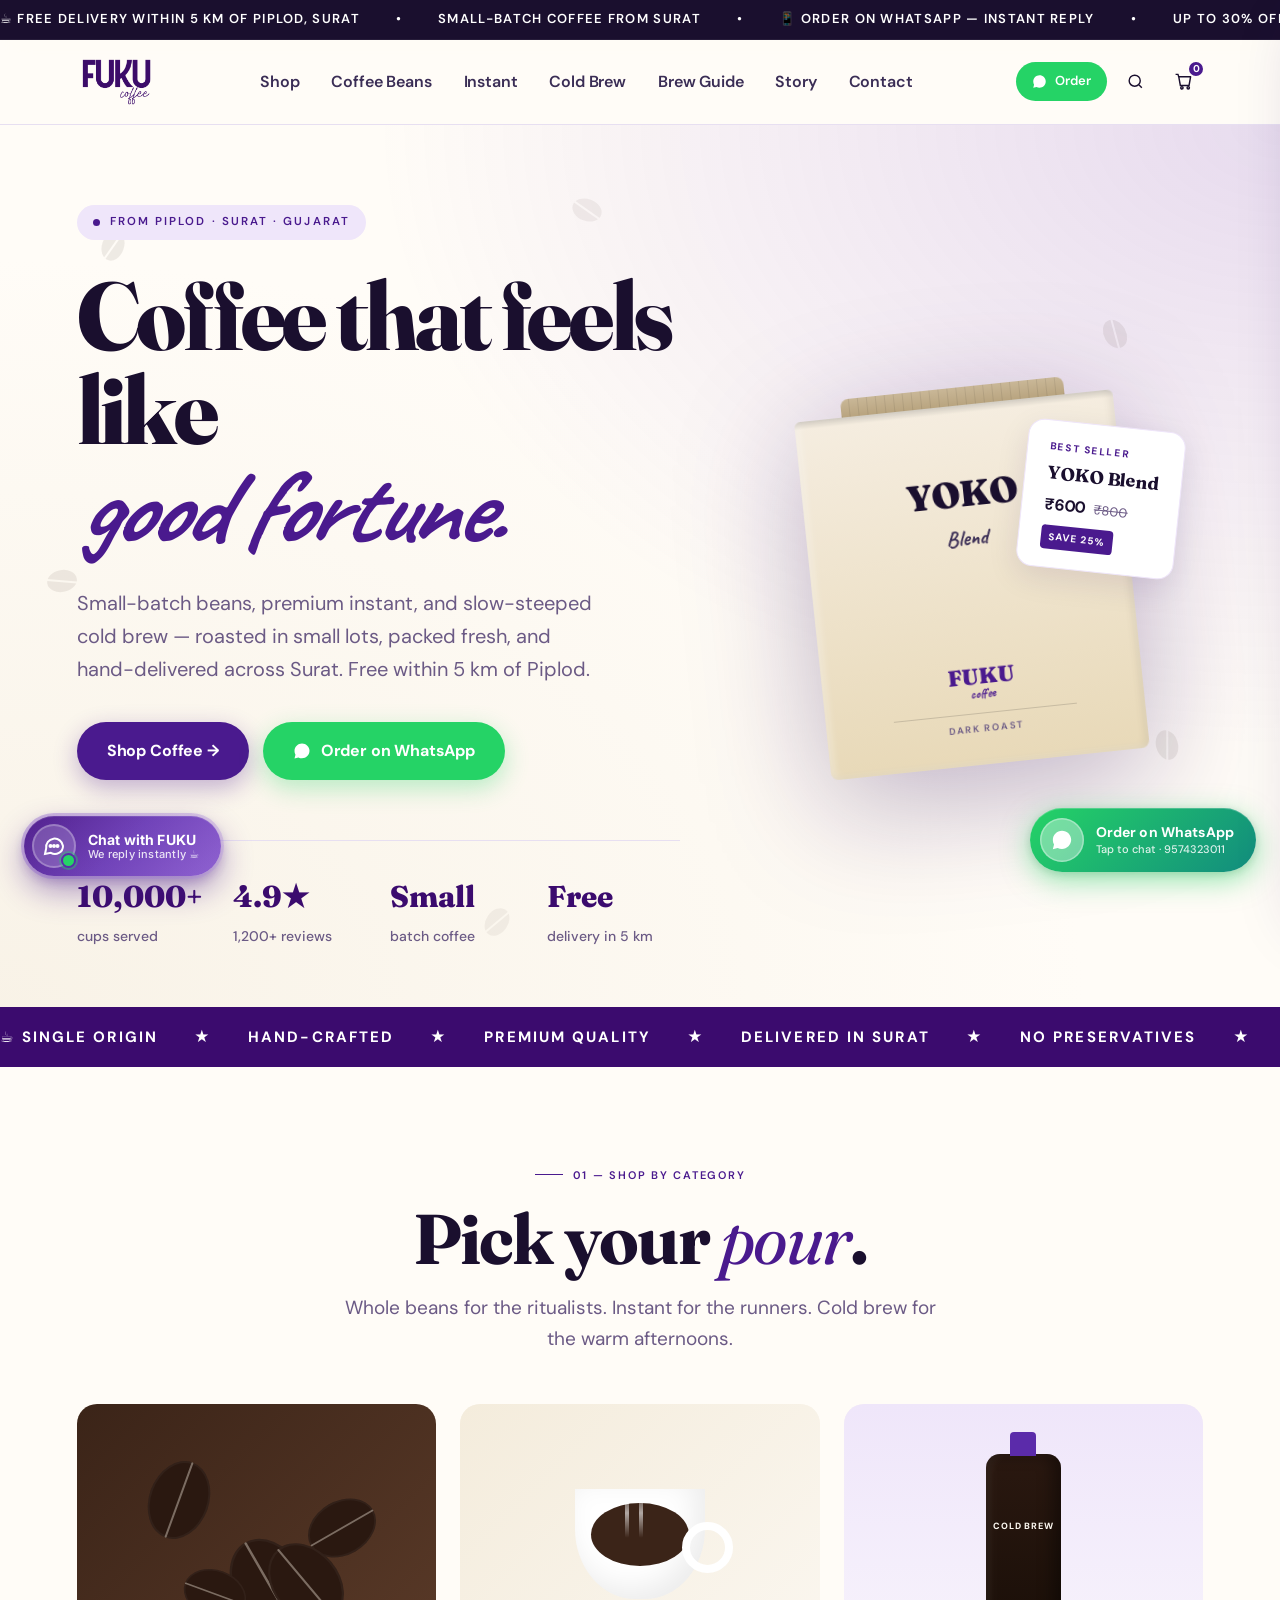
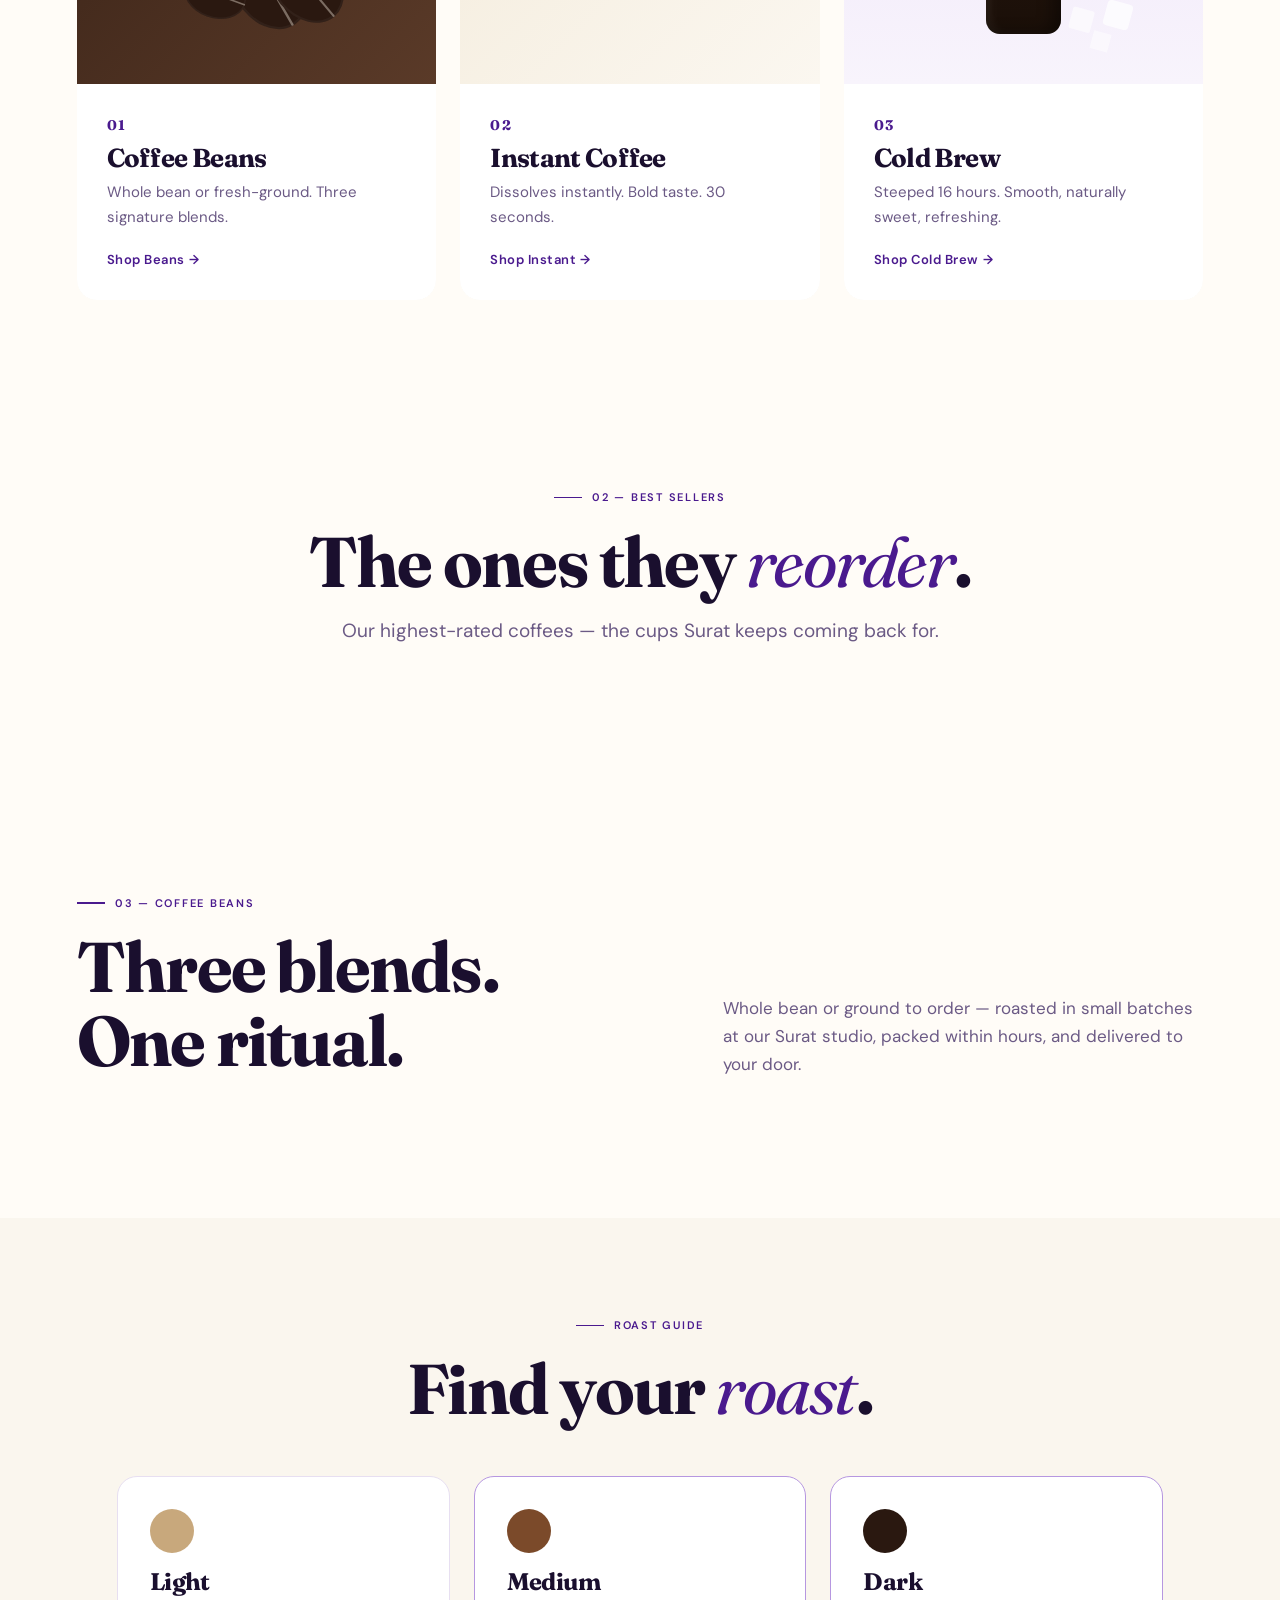
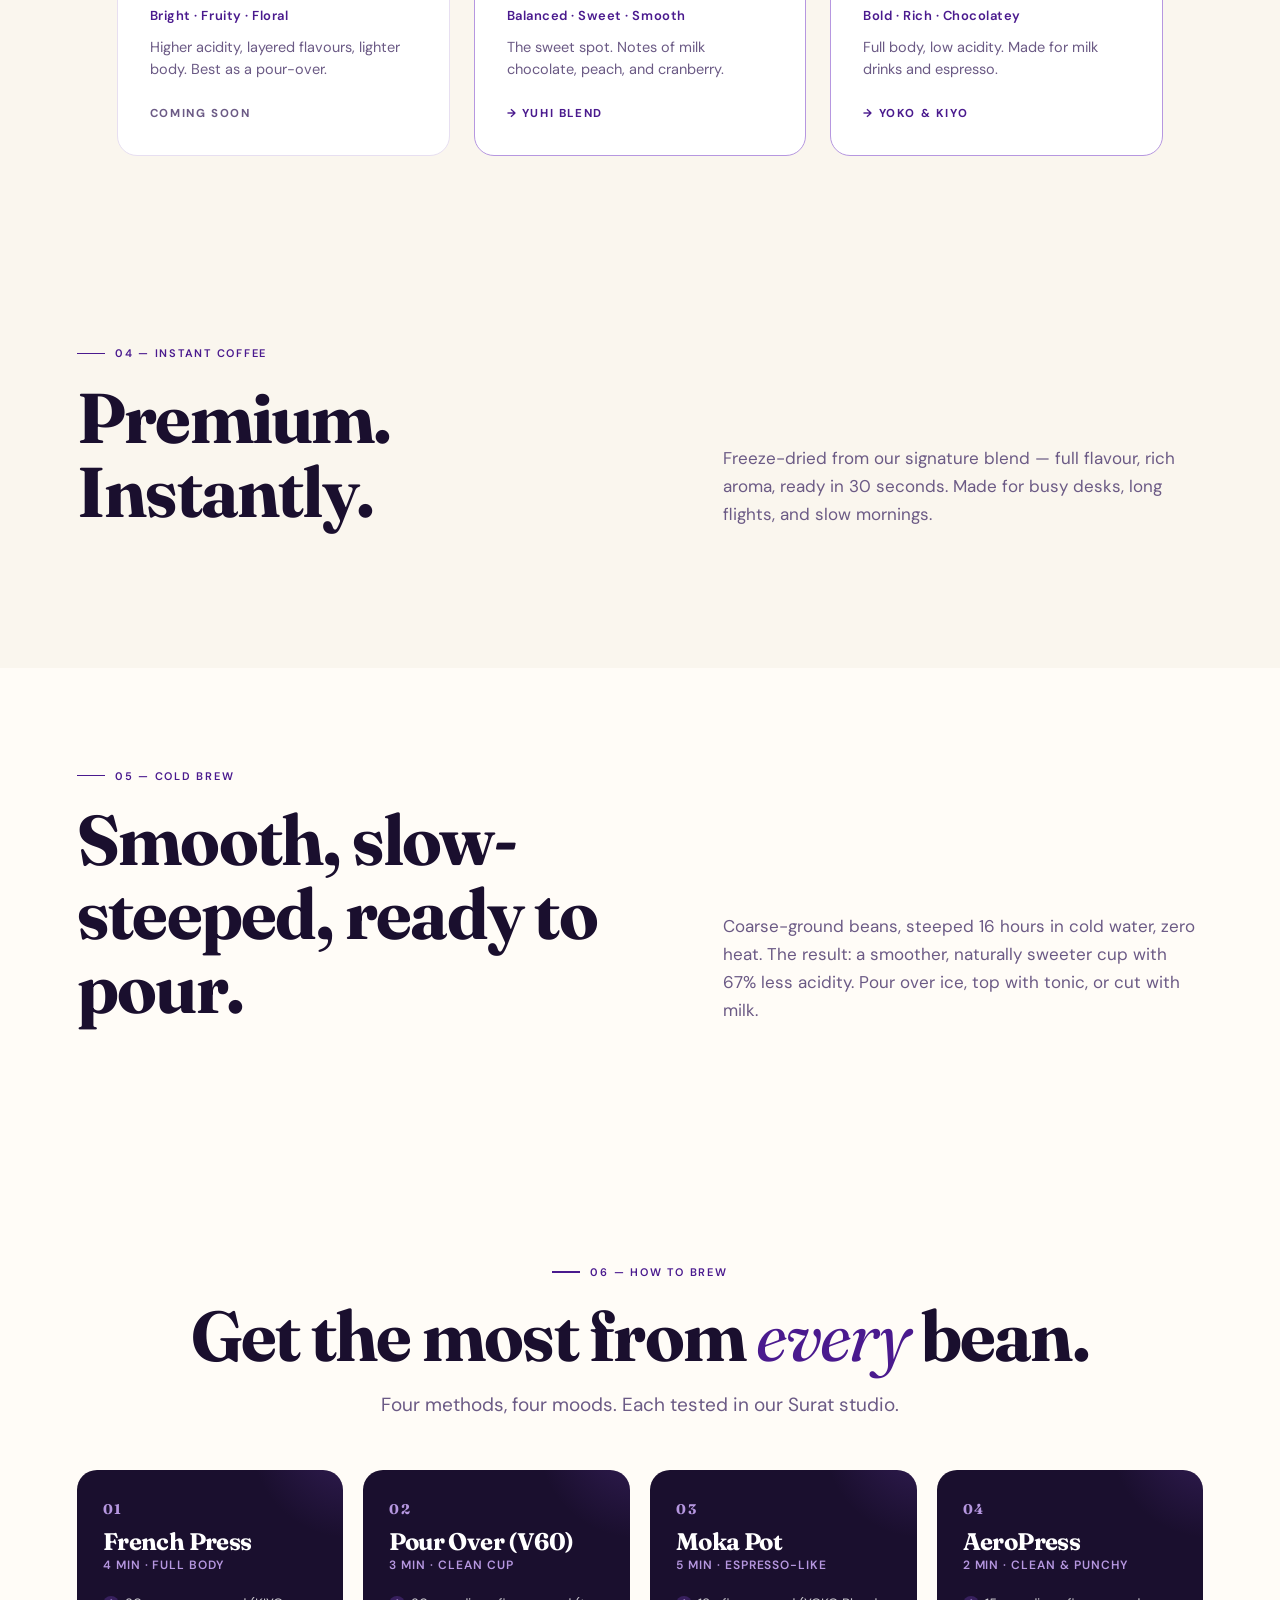
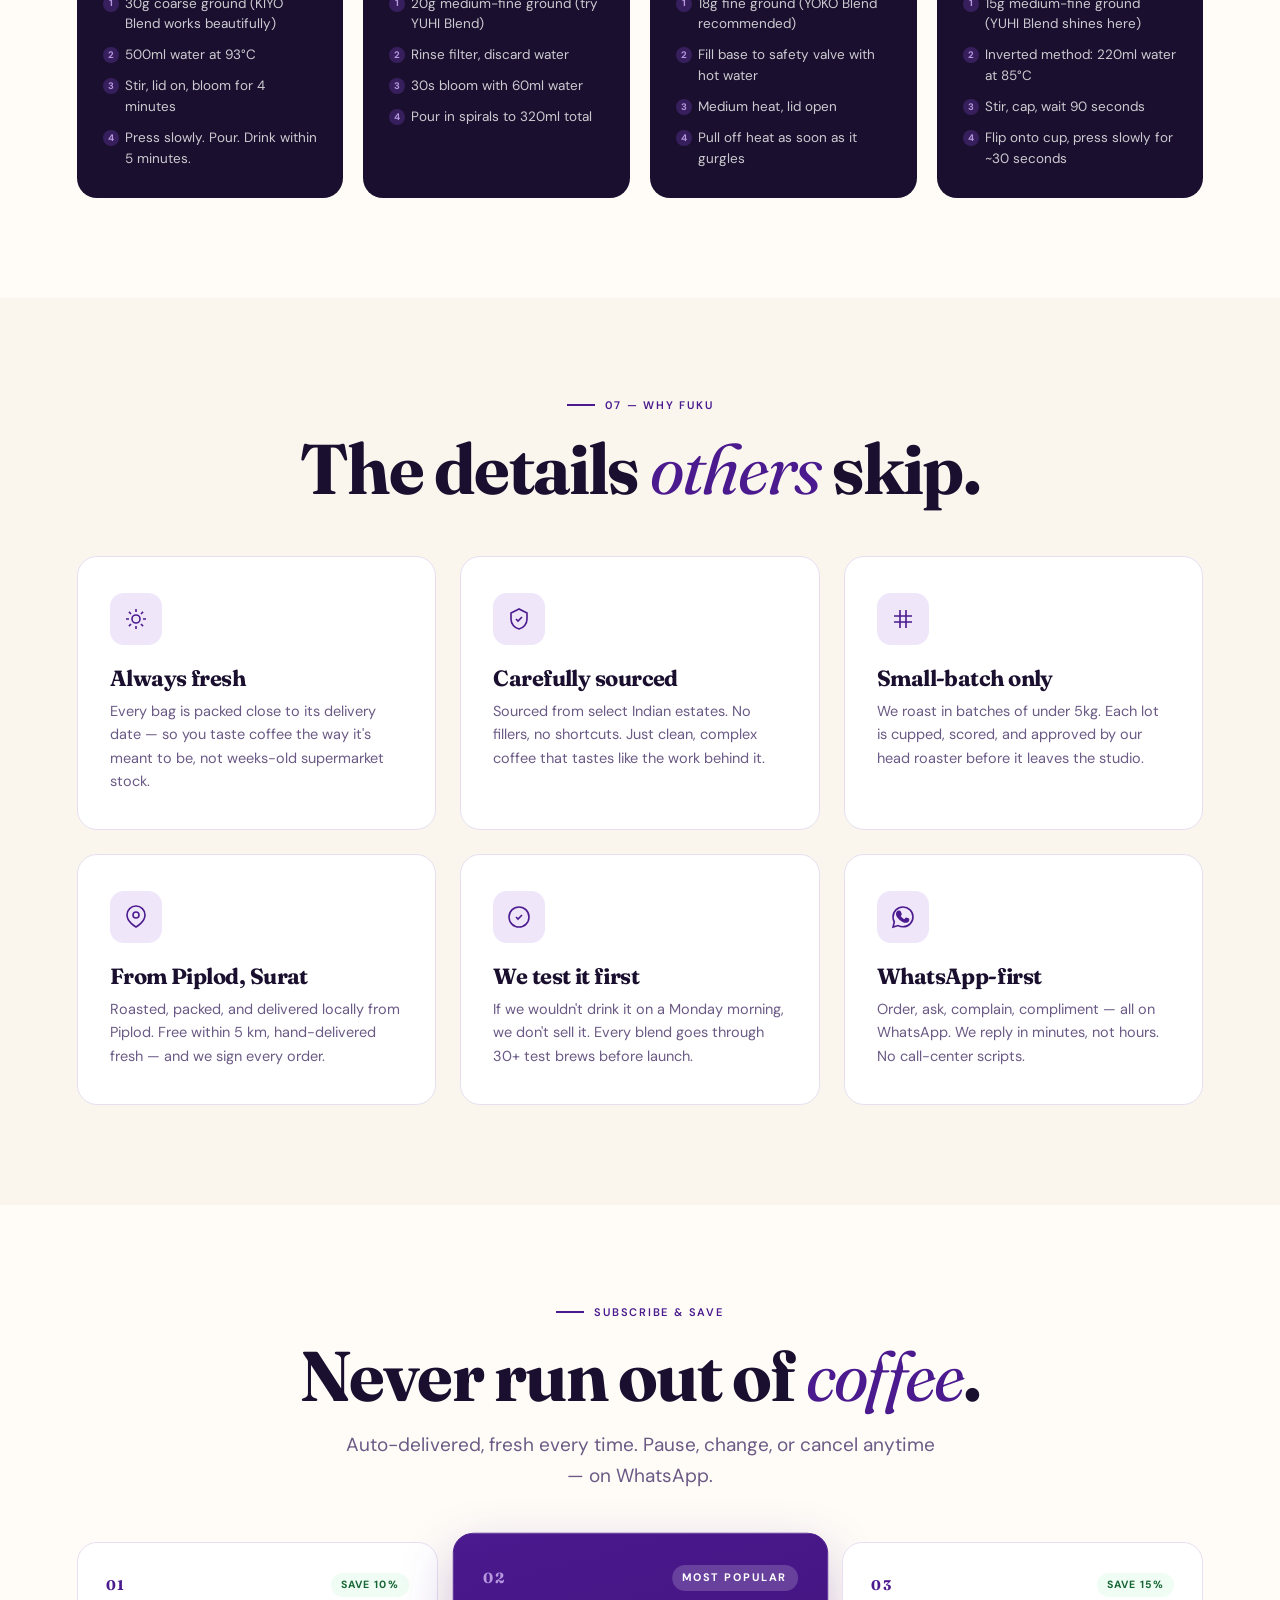
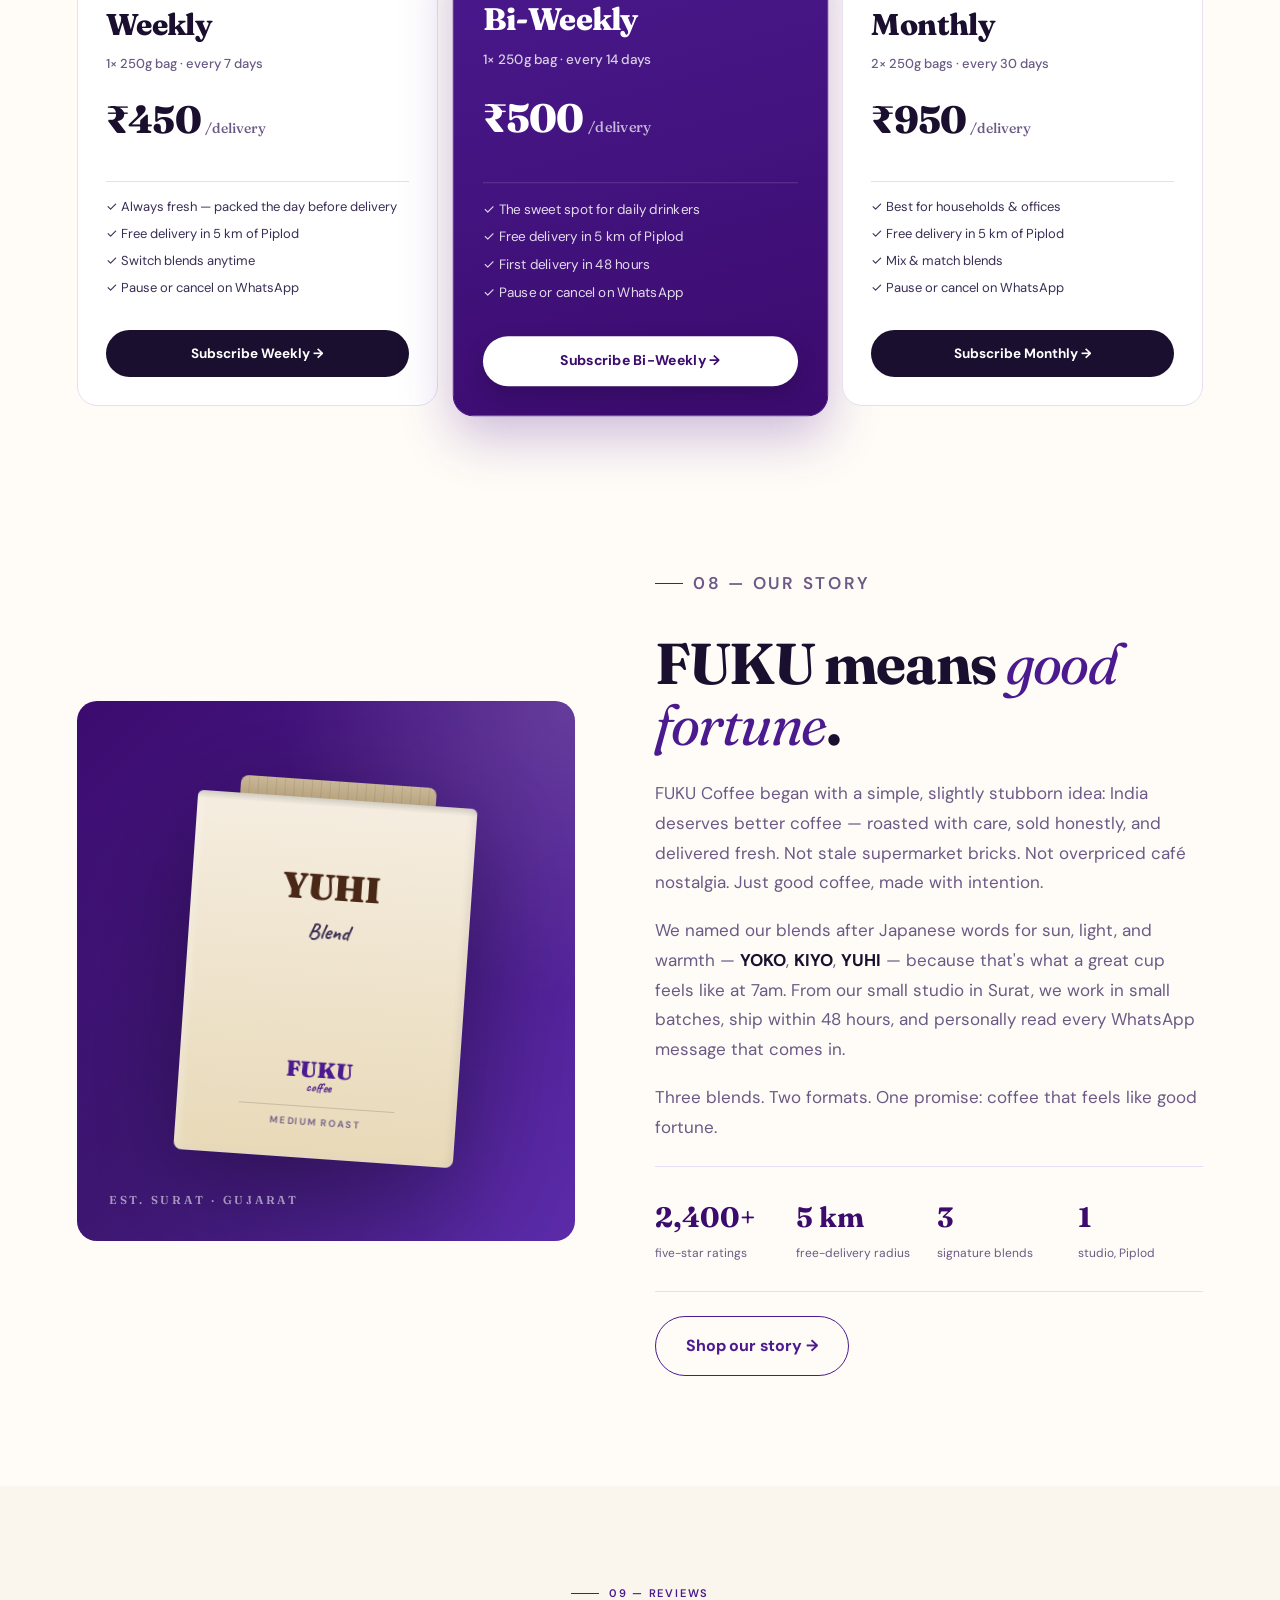
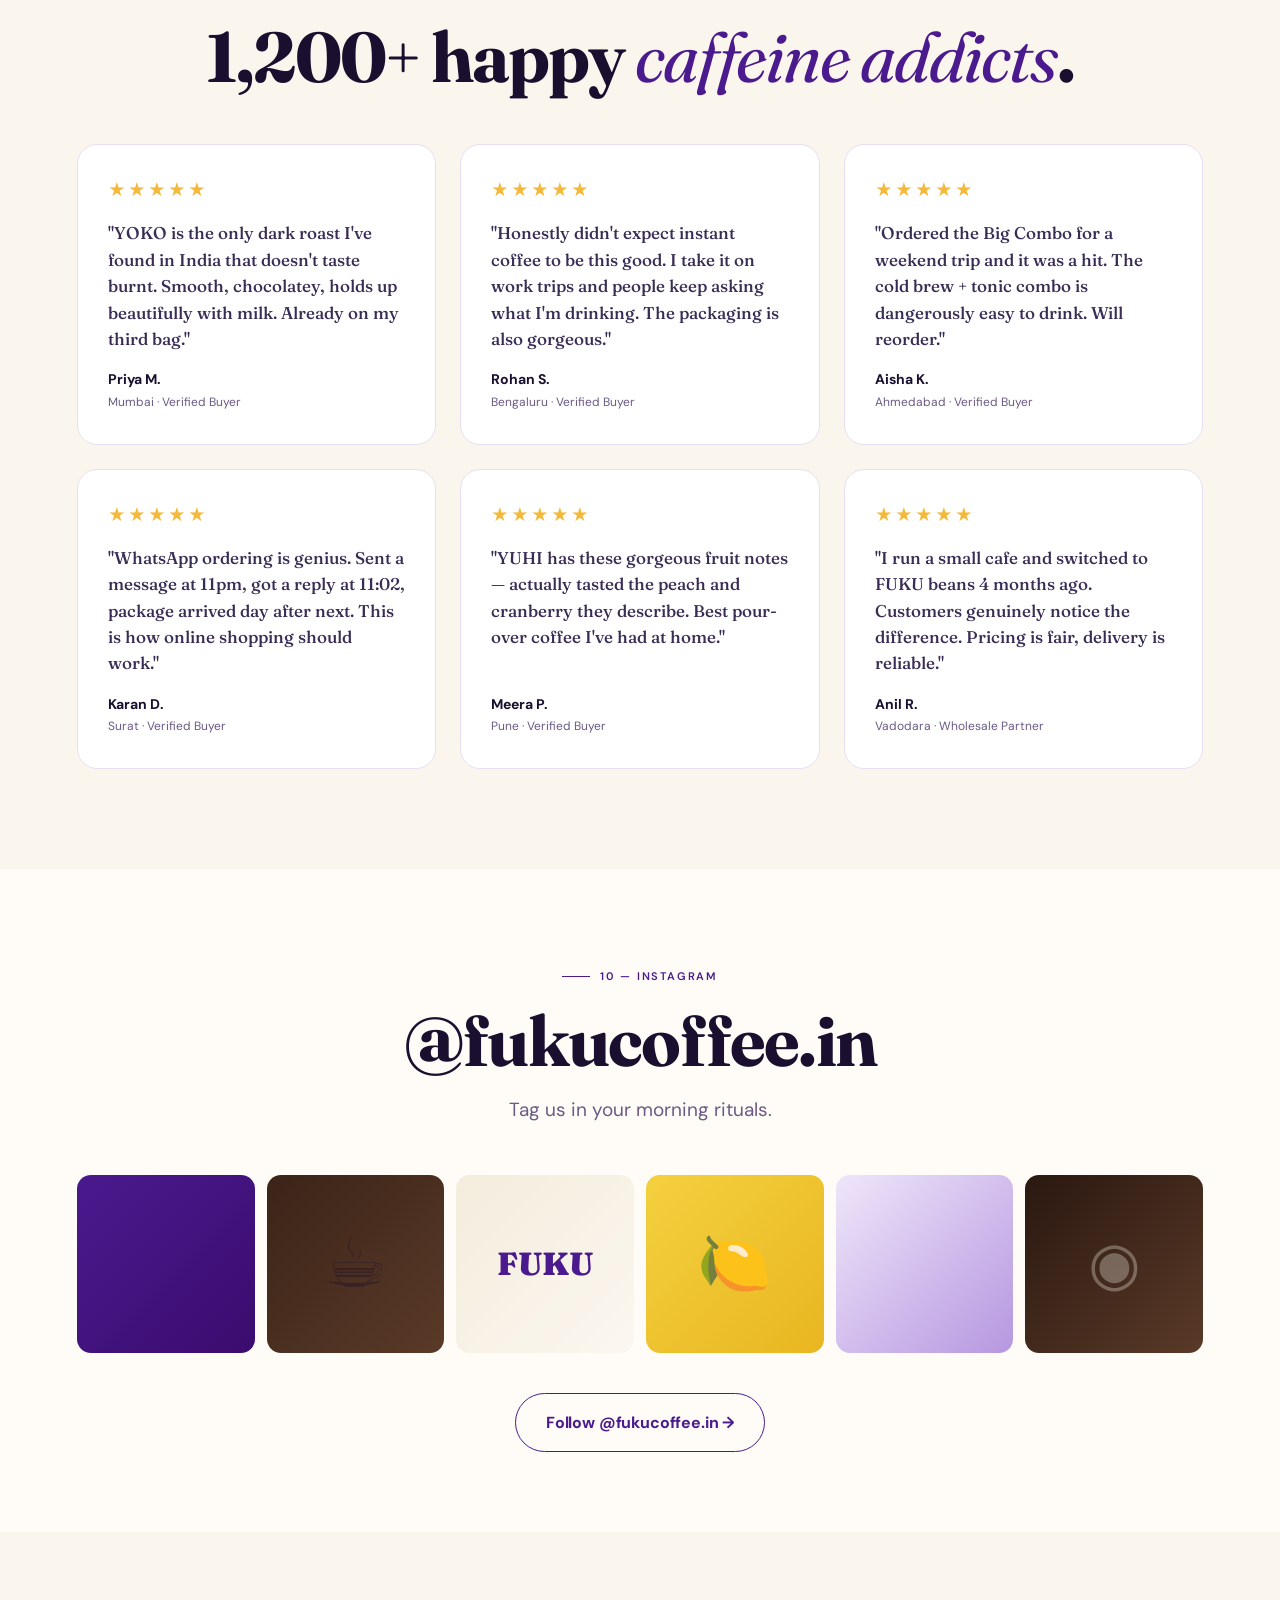
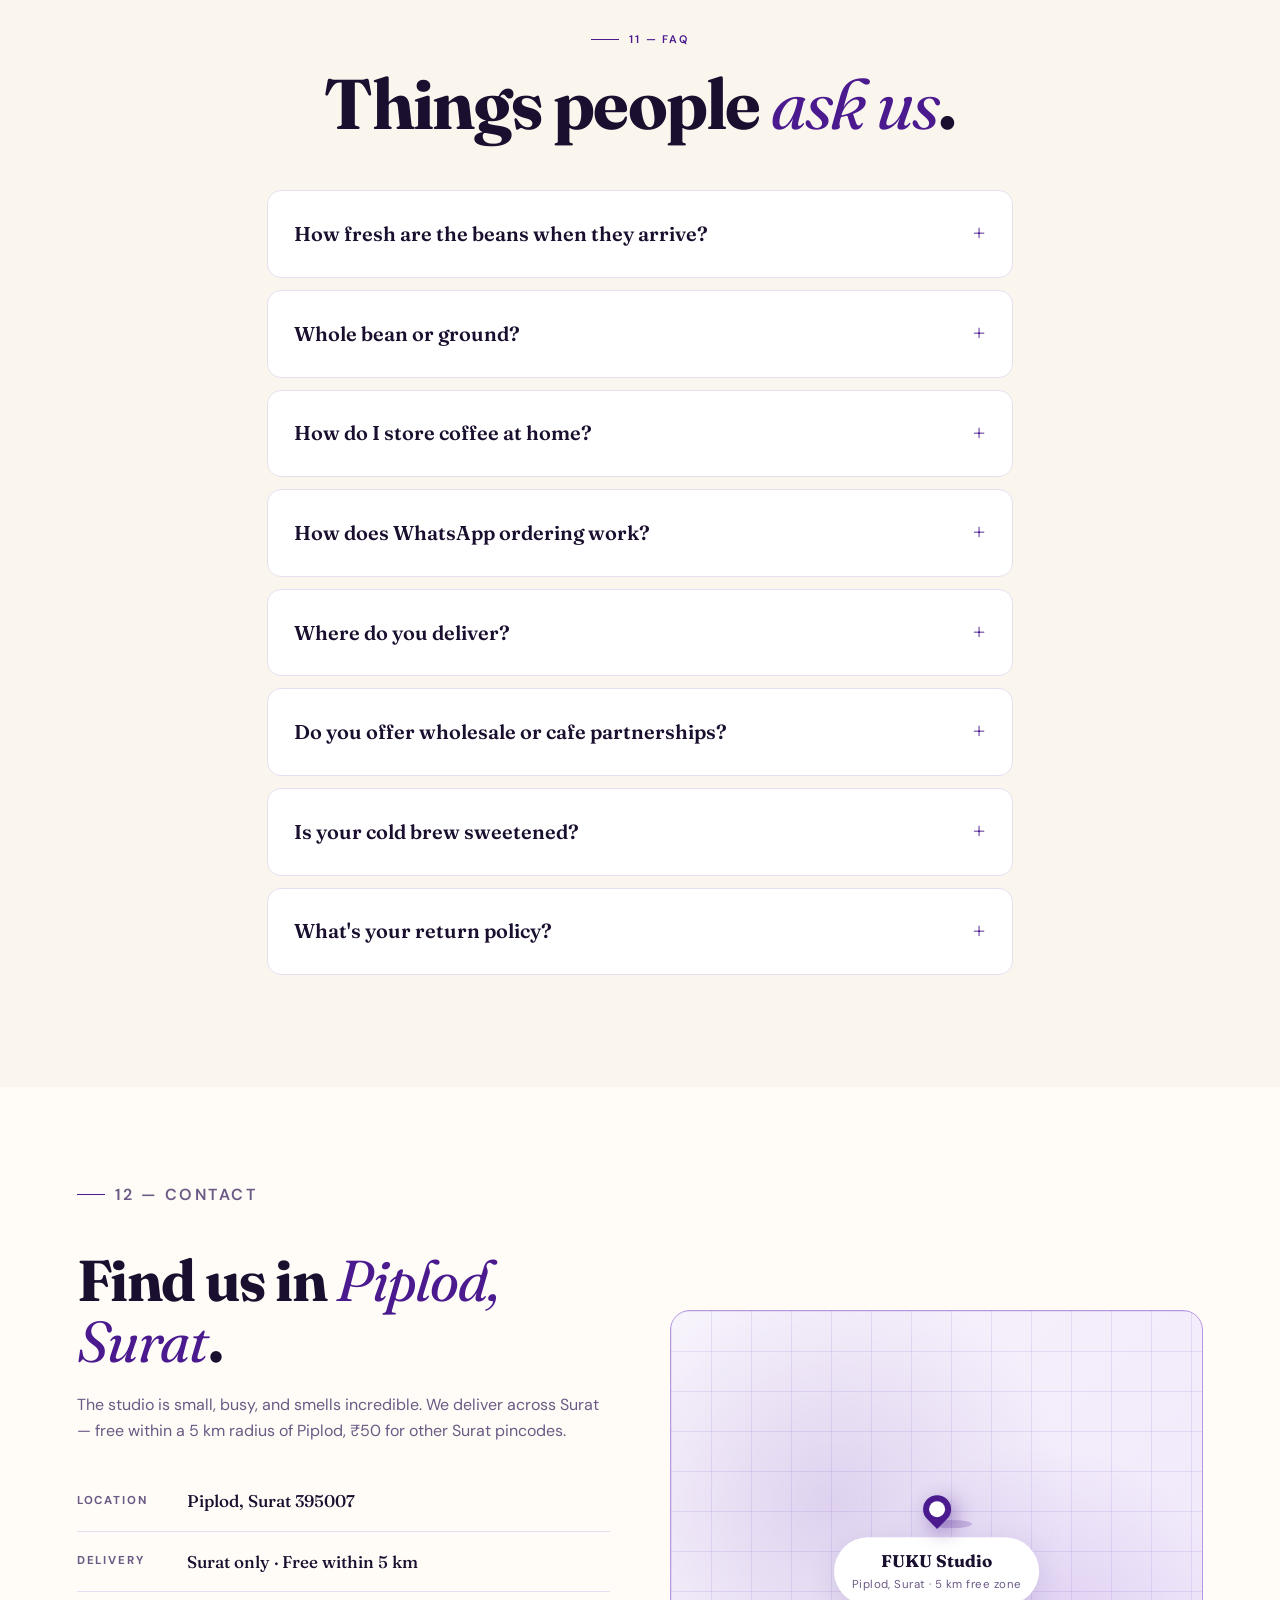
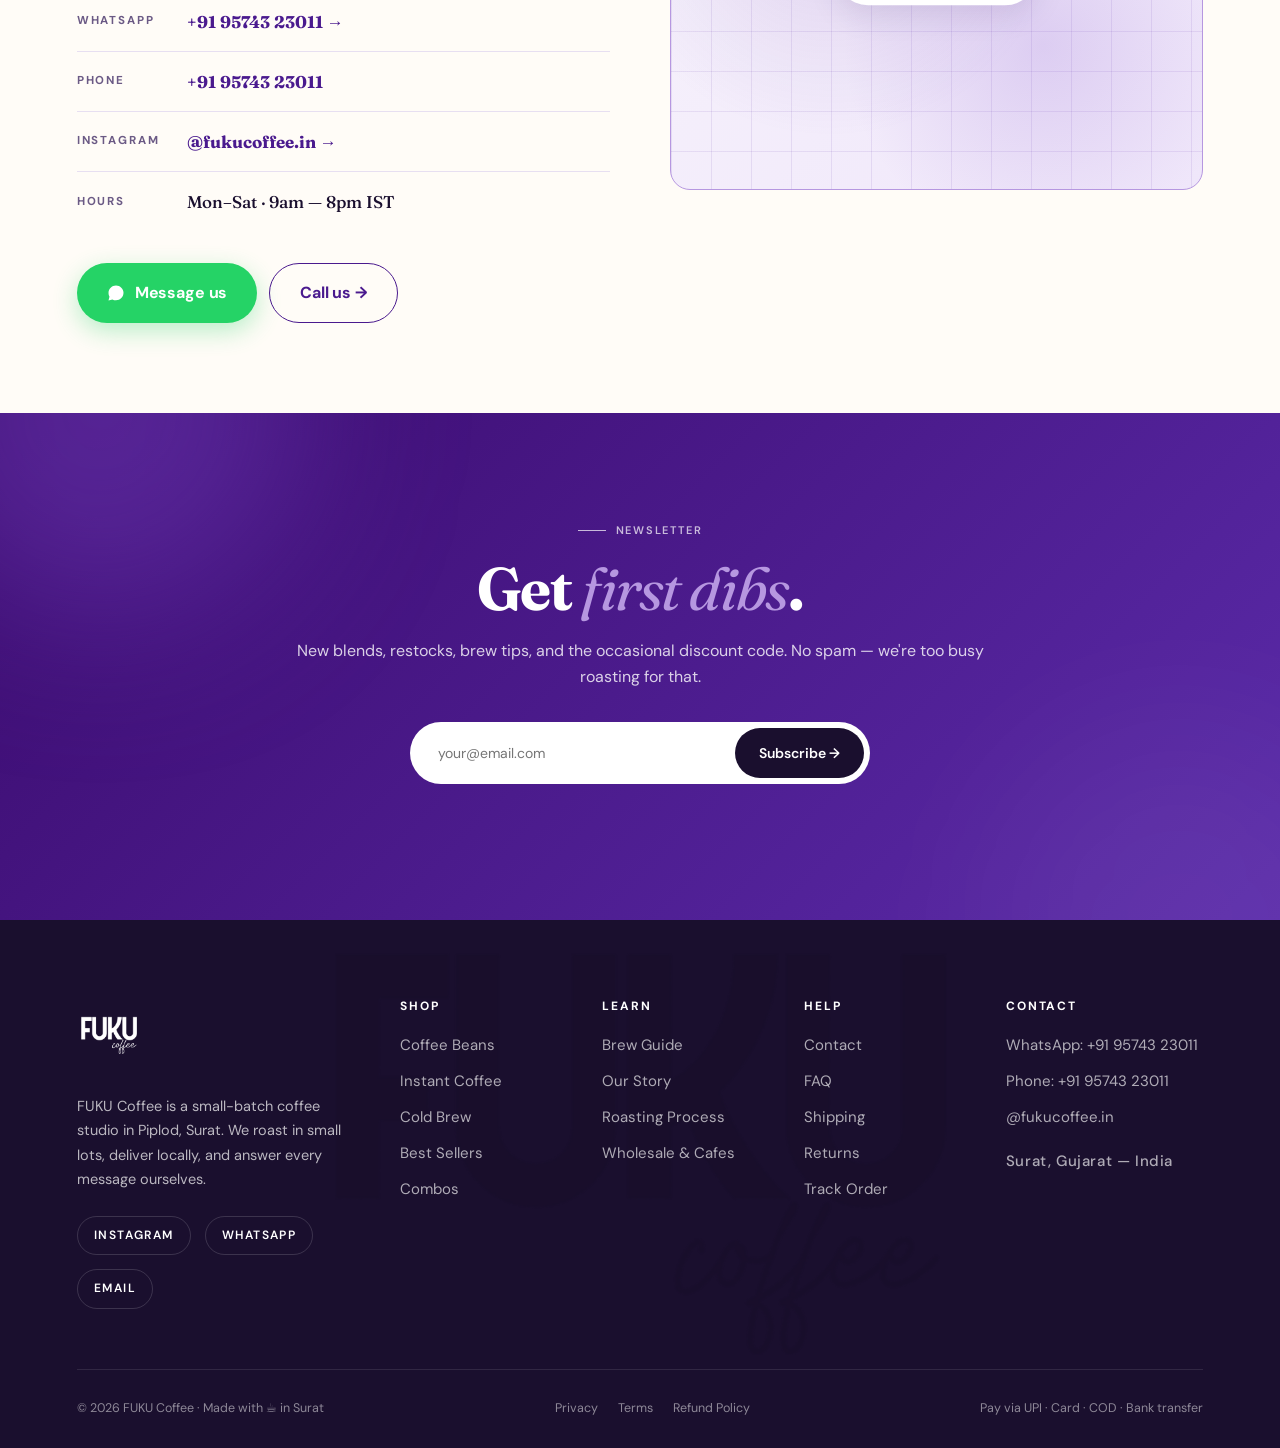
==== commit 0b2b7fd4: "Professional copy rewrite across homepage Elevate marketing copy to a sharper, benefit-led voice and" ====
--- a/index.html
+++ b/index.html
@@ -131,7 +131,7 @@
       Coffee that feels like<br/>
       <span class="hero-cursive">good fortune.</span>
     </h1>
-    <p class="hero-sub">Small-batch blends, premium instant, and ready-to-drink cold brew. Crafted, packed and delivered locally in Surat — free within 5 km of Piplod.</p>
+    <p class="hero-sub">Small-batch beans, premium instant, and slow-steeped cold brew — roasted in small lots, packed fresh, and hand-delivered across Surat. Free within 5 km of Piplod.</p>
     <div class="hero-cta">
       <a href="#shop" class="btn btn-primary">Shop Coffee →</a>
       <a href="https://wa.me/919574323011" target="_blank" class="btn btn-wa" rel="noopener noreferrer">
@@ -202,7 +202,7 @@
       <div class="cat-meta">
         <span class="cat-num">01</span>
         <h3>Coffee Beans</h3>
-        <p>Whole bean or ground. 3 signature blends.</p>
+        <p>Whole bean or fresh-ground. Three signature blends.</p>
         <span class="cat-cta">Shop Beans →</span>
       </div>
     </a>
@@ -226,7 +226,7 @@
       <div class="cat-meta">
         <span class="cat-num">03</span>
         <h3>Cold Brew</h3>
-        <p>16-hour steep. Smooth, sweet, refreshing.</p>
+        <p>Steeped 16 hours. Smooth, naturally sweet, refreshing.</p>
         <span class="cat-cta">Shop Cold Brew →</span>
       </div>
     </a>
@@ -237,8 +237,8 @@
 <section class="bestsellers" id="shop">
   <div class="section-head">
     <p class="eyebrow"><span class="dash"></span> 02 — Best Sellers</p>
-    <h2>What everyone's <em>brewing</em>.</h2>
-    <p class="lede">Our top-rated picks across all categories.</p>
+    <h2>The ones they <em>reorder</em>.</h2>
+    <p class="lede">Our highest-rated coffees — the cups Surat keeps coming back for.</p>
   </div>
   <div class="bs-grid" id="bsGrid"></div>
 </section>
@@ -250,7 +250,7 @@
       <p class="eyebrow"><span class="dash"></span> 03 — Coffee Beans</p>
       <h2>Three blends. One ritual.</h2>
     </div>
-    <p class="head-side">Whole bean or ground to order. Prepared in small batches at our Surat studio, packed fresh, and shipped to your door.</p>
+    <p class="head-side">Whole bean or ground to order — roasted in small batches at our Surat studio, packed within hours, and delivered to your door.</p>
   </div>
   <div class="prod-grid" id="beansGrid"></div>
 </section>
@@ -266,7 +266,7 @@
       <div class="roast-dot roast-light"></div>
       <h4>Light</h4>
       <p class="roast-flavor">Bright · Fruity · Floral</p>
-      <p class="roast-desc">Higher acidity, complex flavors, lighter body. Try with pour-over.</p>
+      <p class="roast-desc">Higher acidity, layered flavours, lighter body. Best as a pour-over.</p>
       <span class="roast-tag">Coming Soon</span>
     </div>
     <div class="roast-card active">
@@ -293,7 +293,7 @@
       <p class="eyebrow"><span class="dash"></span> 04 — Instant Coffee</p>
       <h2>Premium. Instantly.</h2>
     </div>
-    <p class="head-side">Freeze-dried from our signature blend. Bold taste, rich aroma — ready in 30 seconds. Perfect for the office, travel, or sleepy mornings.</p>
+    <p class="head-side">Freeze-dried from our signature blend — full flavour, rich aroma, ready in 30 seconds. Made for busy desks, long flights, and slow mornings.</p>
   </div>
   <div class="prod-grid" id="instantGrid"></div>
 </section>
@@ -305,7 +305,7 @@
       <p class="eyebrow"><span class="dash"></span> 05 — Cold Brew</p>
       <h2>Smooth, slow-steeped, ready to pour.</h2>
     </div>
-    <p class="head-side">Coarsely ground beans, 16 hours of cold water steeping, zero heat. The result: a smoother, naturally sweeter coffee with 67% less acidity. Mix with tonic, milk, or pour over ice.</p>
+    <p class="head-side">Coarse-ground beans, steeped 16 hours in cold water, zero heat. The result: a smoother, naturally sweeter cup with 67% less acidity. Pour over ice, top with tonic, or cut with milk.</p>
   </div>
   <div class="prod-grid" id="coldGrid"></div>
 </section>
@@ -377,7 +377,7 @@
         <svg viewBox="0 0 24 24" fill="none" stroke="currentColor" stroke-width="1.6"><path d="M12 2v3M12 19v3M4.93 4.93l2.12 2.12M16.95 16.95l2.12 2.12M2 12h3M19 12h3M4.93 19.07l2.12-2.12M16.95 7.05l2.12-2.12"/><circle cx="12" cy="12" r="4"/></svg>
       </div>
       <h4>Always fresh</h4>
-      <p>Every bag is packed close to shipping date. You taste coffee the way it was meant to be — not weeks-old supermarket stock.</p>
+      <p>Every bag is packed close to its delivery date — so you taste coffee the way it's meant to be, not weeks-old supermarket stock.</p>
     </div>
     <div class="why-card">
       <div class="why-icon">
@@ -398,7 +398,7 @@
         <svg viewBox="0 0 24 24" fill="none" stroke="currentColor" stroke-width="1.6"><path d="M21 10c0 7-9 12-9 12s-9-5-9-12a9 9 0 0 1 18 0Z"/><circle cx="12" cy="10" r="3"/></svg>
       </div>
       <h4>From Piplod, Surat</h4>
-      <p>Prepared, packed, and delivered locally from Piplod. Free within 5 km, hand-delivered fresh — we sign every order.</p>
+      <p>Roasted, packed, and delivered locally from Piplod. Free within 5 km, hand-delivered fresh — and we sign every order.</p>
     </div>
     <div class="why-card">
       <div class="why-icon">
@@ -497,7 +497,7 @@
     <div class="story-body">
       <p class="eyebrow"><span class="dash"></span> 08 — Our Story</p>
       <h2>FUKU means <em>good fortune</em>.</h2>
-      <p>FUKU Coffee started with a simple, slightly stubborn idea: that India deserved better coffee — prepared with care, sold honestly, and delivered fresh. Not stale supermarket bricks. Not overpriced cafe nostalgia. Just good coffee, made with intention.</p>
+      <p>FUKU Coffee began with a simple, slightly stubborn idea: India deserves better coffee — roasted with care, sold honestly, and delivered fresh. Not stale supermarket bricks. Not overpriced café nostalgia. Just good coffee, made with intention.</p>
       <p>We named our blends after Japanese words for sun, light, and warmth — <strong>YOKO</strong>, <strong>KIYO</strong>, <strong>YUHI</strong> — because that's what a great cup feels like at 7am. From our small studio in Surat, we work in small batches, ship within 48 hours, and personally read every WhatsApp message that comes in.</p>
       <p>Three blends. Two formats. One promise: coffee that feels like good fortune.</p>
       <div class="story-stats">
@@ -668,7 +668,7 @@
   <div class="news-inner">
     <p class="eyebrow"><span class="dash"></span> Newsletter</p>
     <h2>Get <em>first dibs</em>.</h2>
-    <p class="news-sub">New blends, restocks, brewing tips, and the occasional discount code. No spam — we're too busy roasting for that.</p>
+    <p class="news-sub">New blends, restocks, brew tips, and the occasional discount code. No spam — we're too busy roasting for that.</p>
     <form class="news-form" id="newsForm">
       <input type="email" id="newsEmail" aria-label="Your email address" placeholder="your@email.com" required />
       <button type="submit">Subscribe →</button>
@@ -684,7 +684,7 @@
       <a href="#top" class="logo logo-footer" aria-label="FUKU Coffee — home">
         <img src="/assets/logo-white.png" alt="FUKU Coffee" class="logo-img" />
       </a>
-      <p>FUKU Coffee is a small-batch coffee studio in Piplod, Surat. We prepare in small lots, deliver locally, and answer every message ourselves.</p>
+      <p>FUKU Coffee is a small-batch coffee studio in Piplod, Surat. We roast in small lots, deliver locally, and answer every message ourselves.</p>
       <div class="socials">
         <a href="https://www.instagram.com/fukucoffee.in" target="_blank" aria-label="Instagram" rel="noopener noreferrer">Instagram</a>
         <a href="https://wa.me/919574323011" target="_blank" aria-label="WhatsApp" rel="noopener noreferrer">WhatsApp</a>
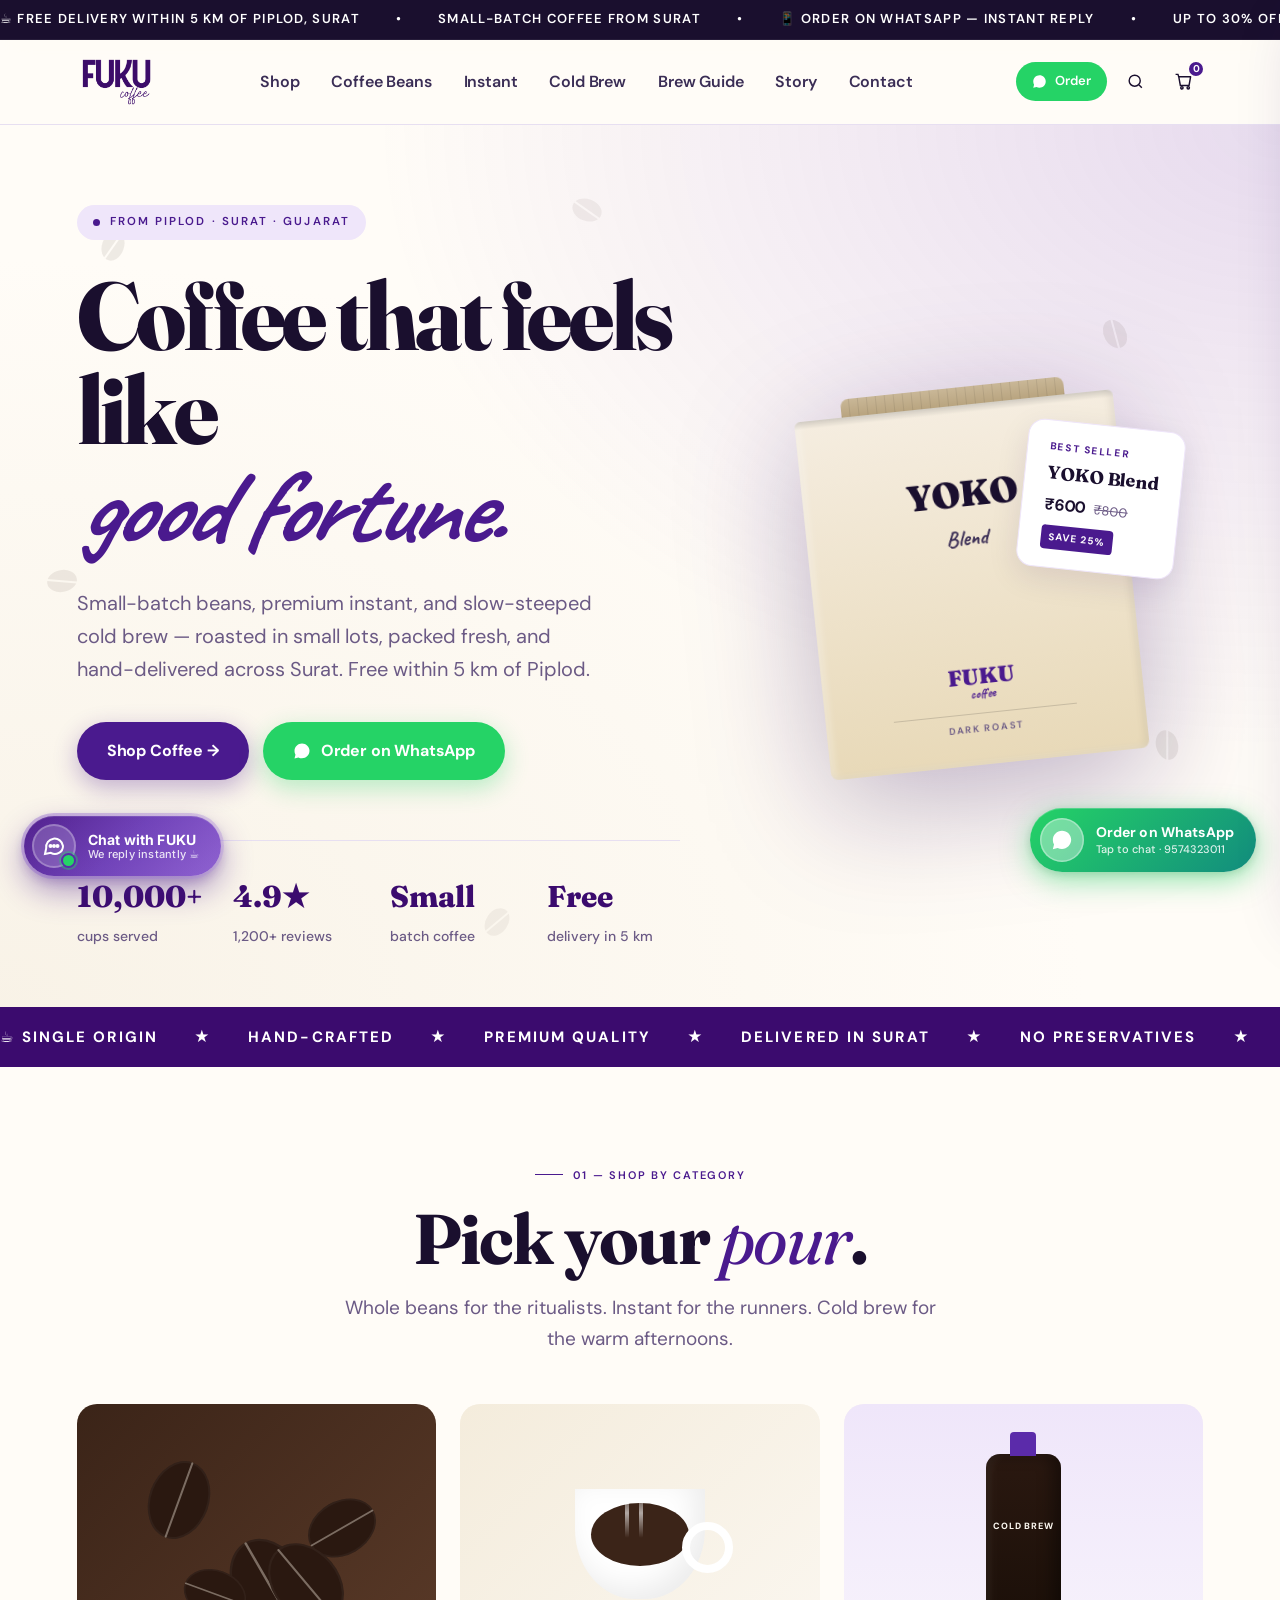
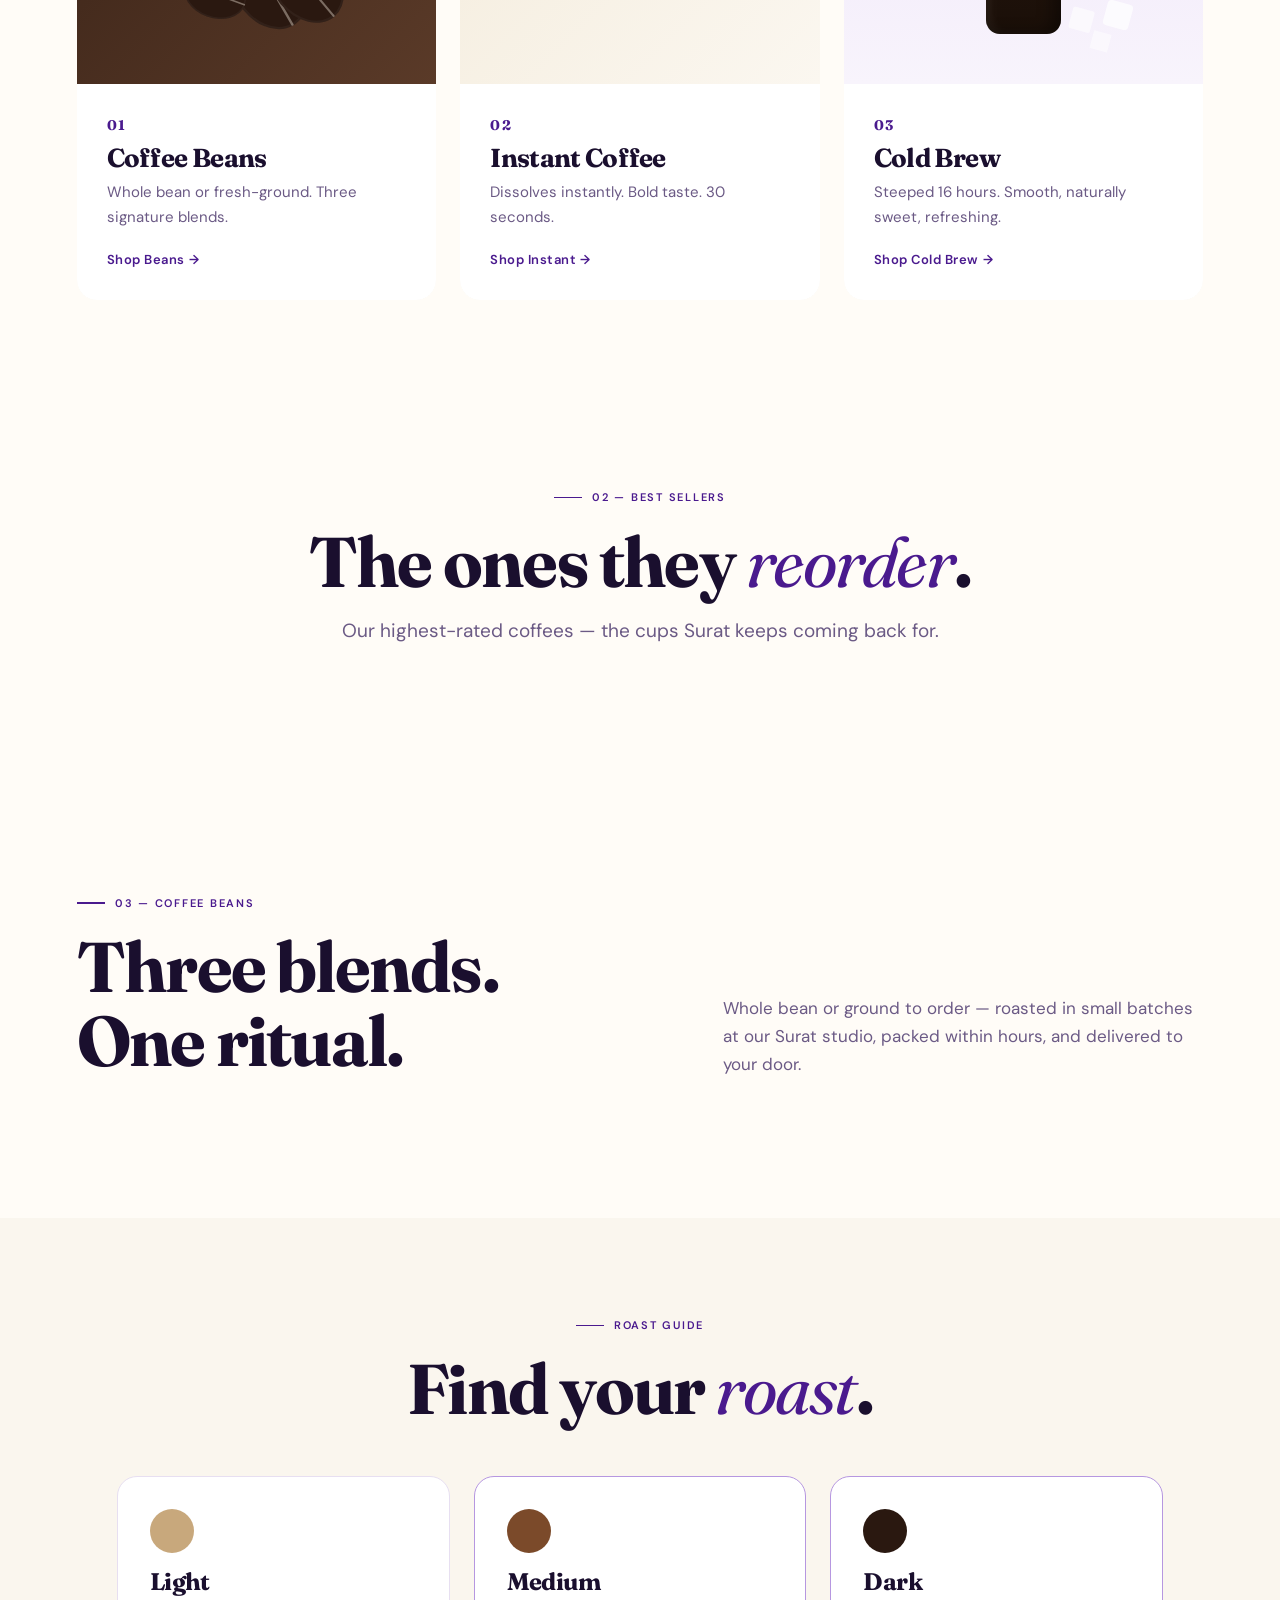
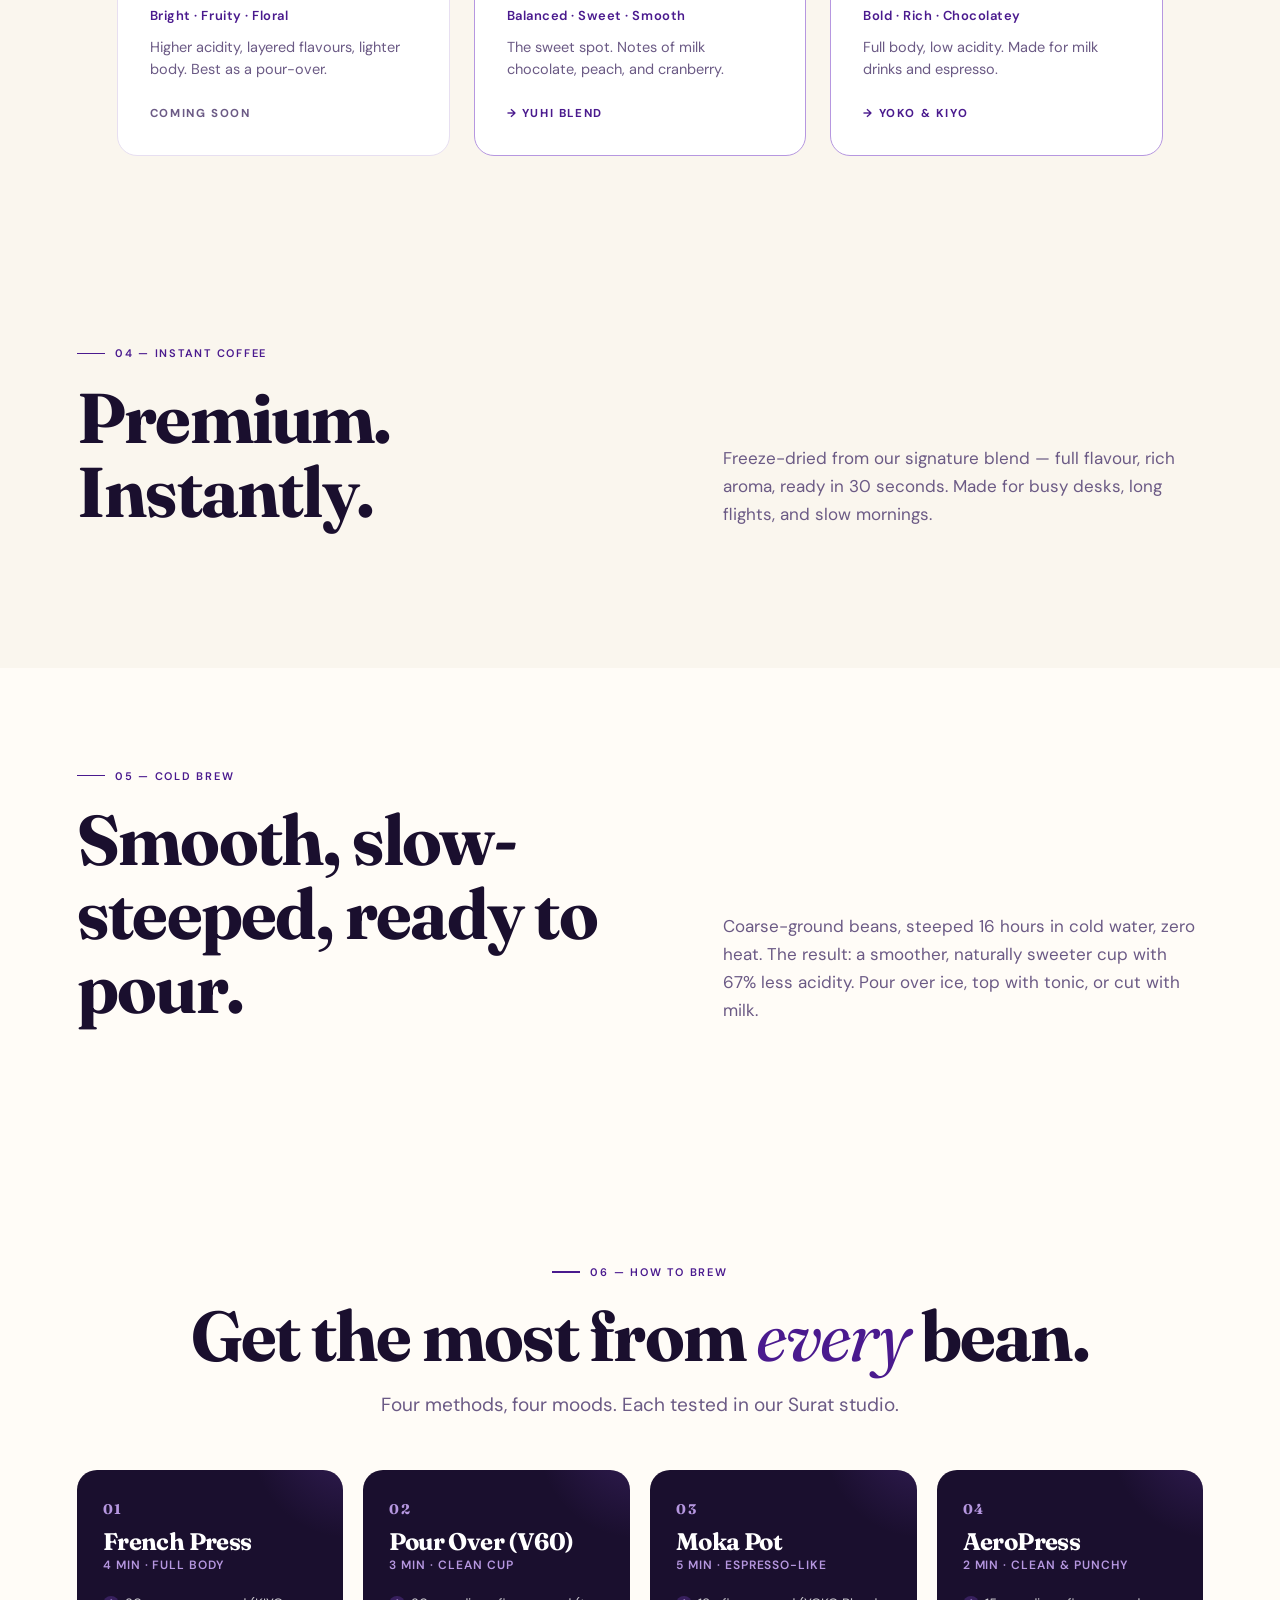
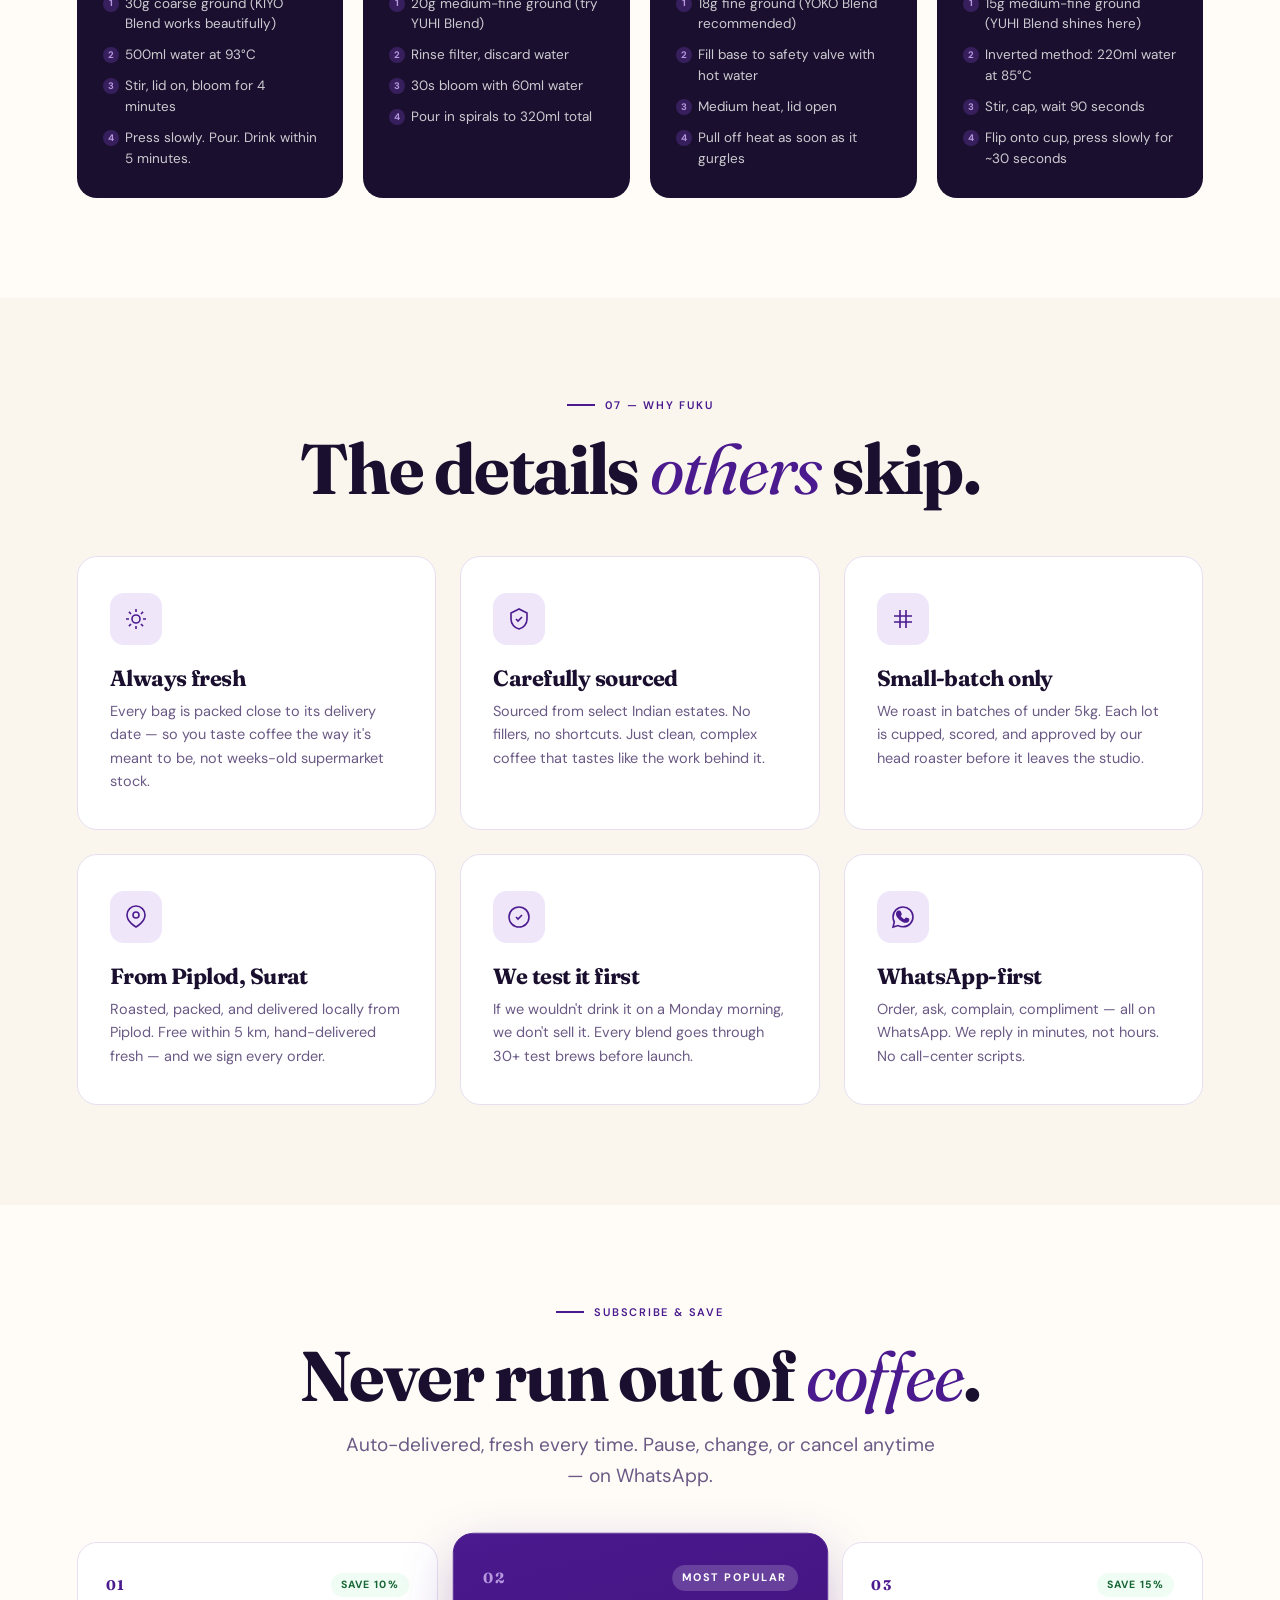
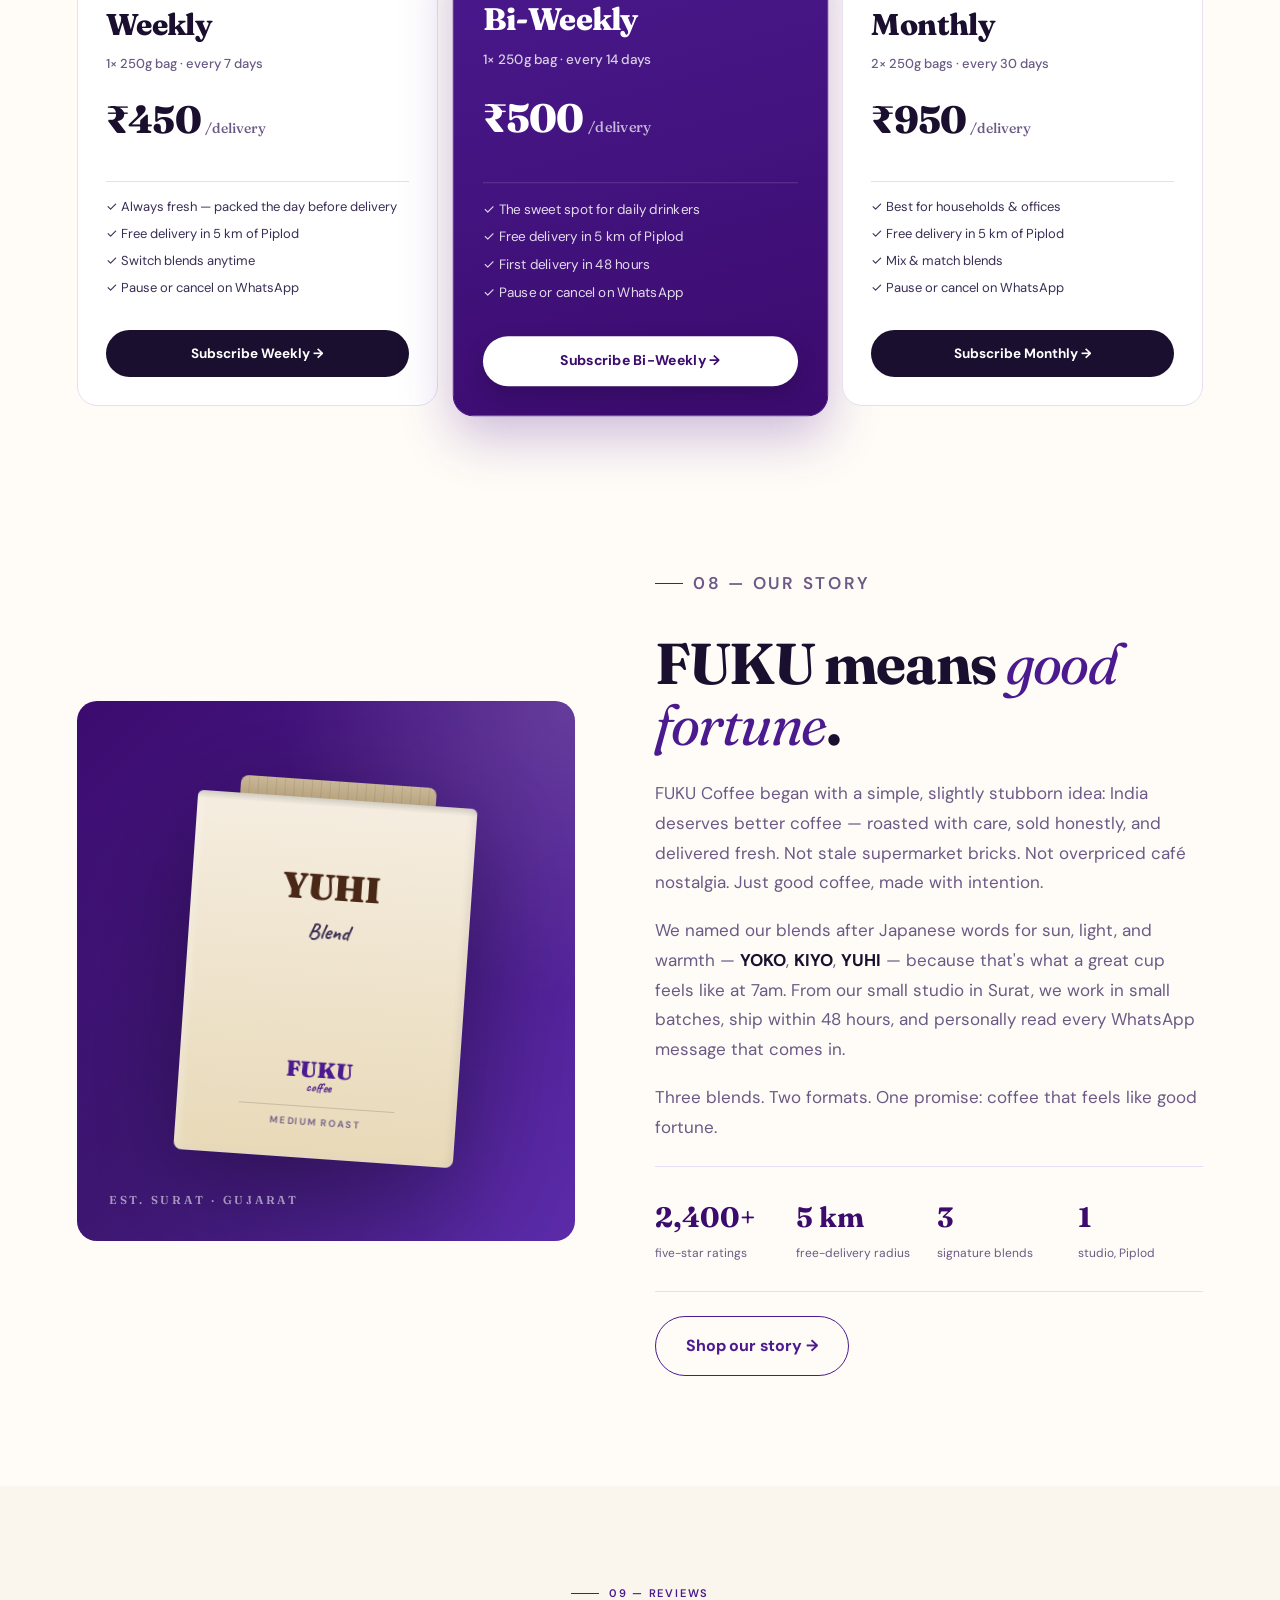
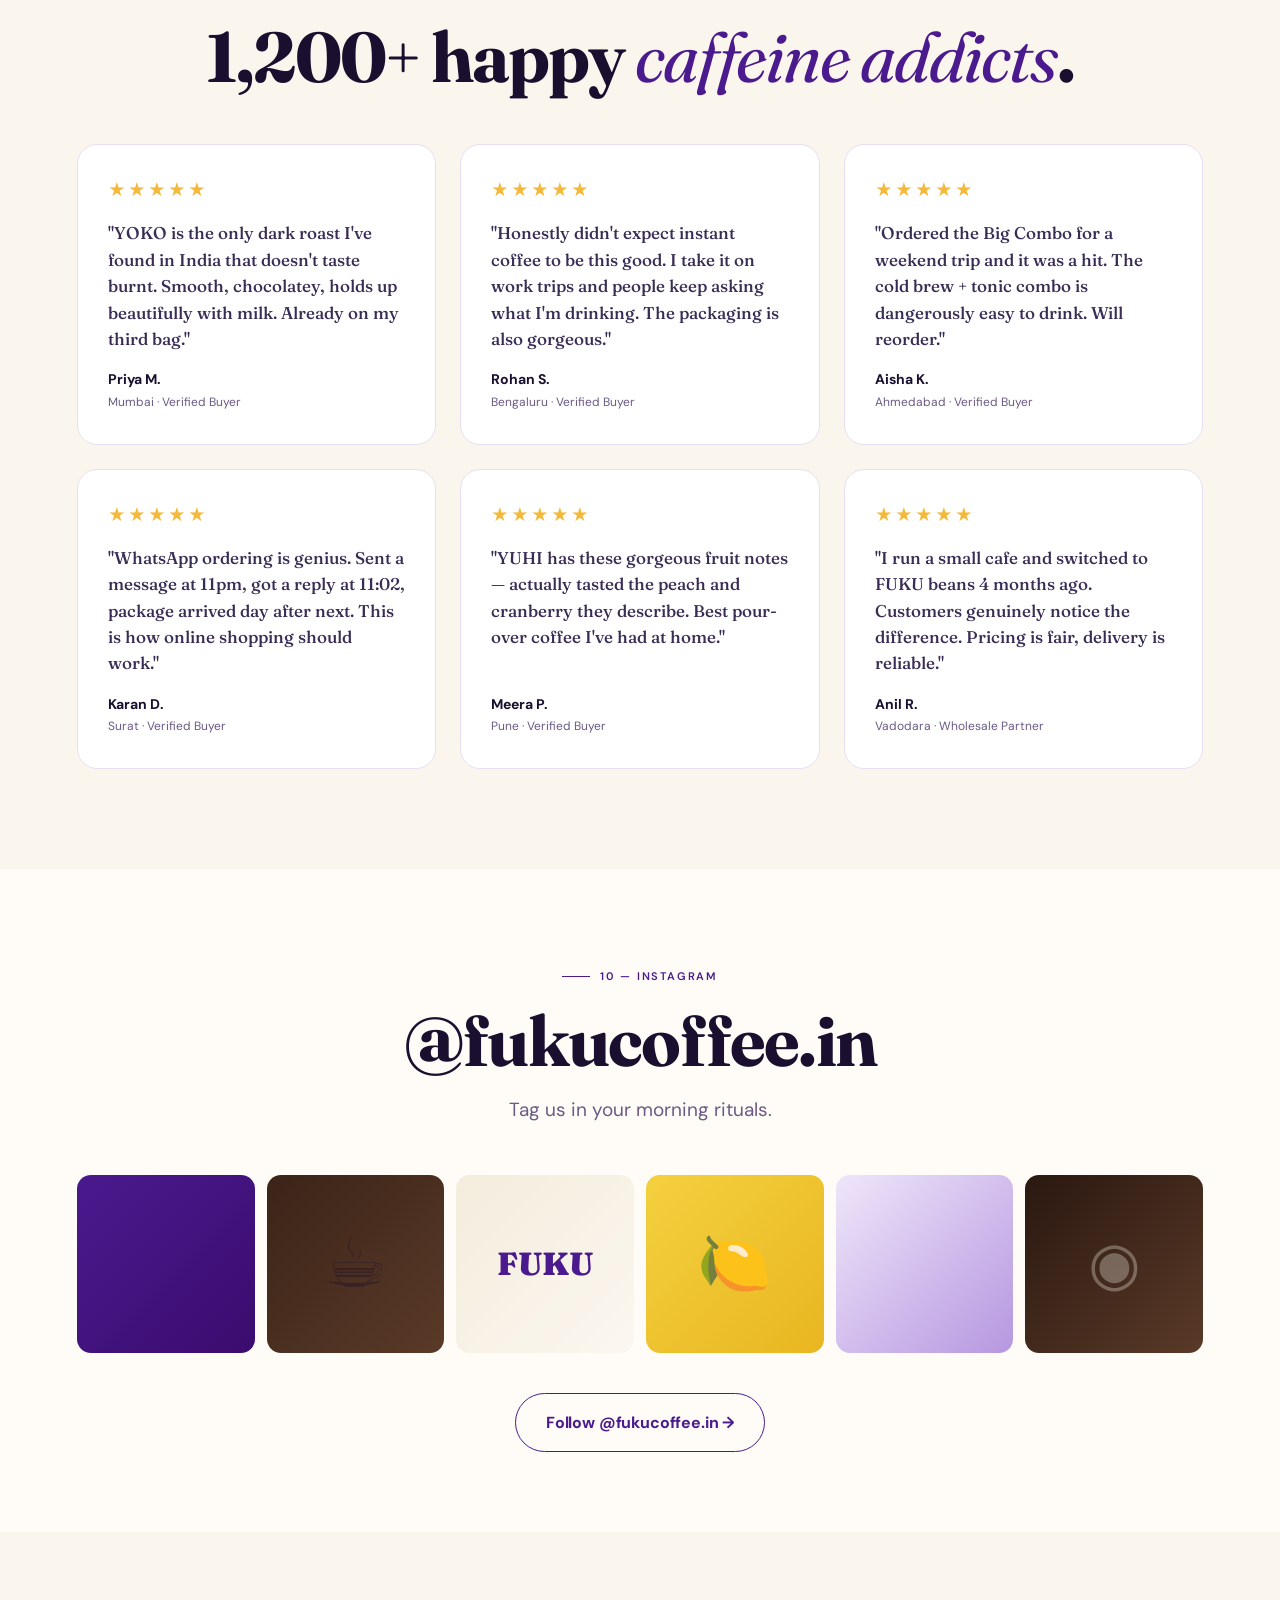
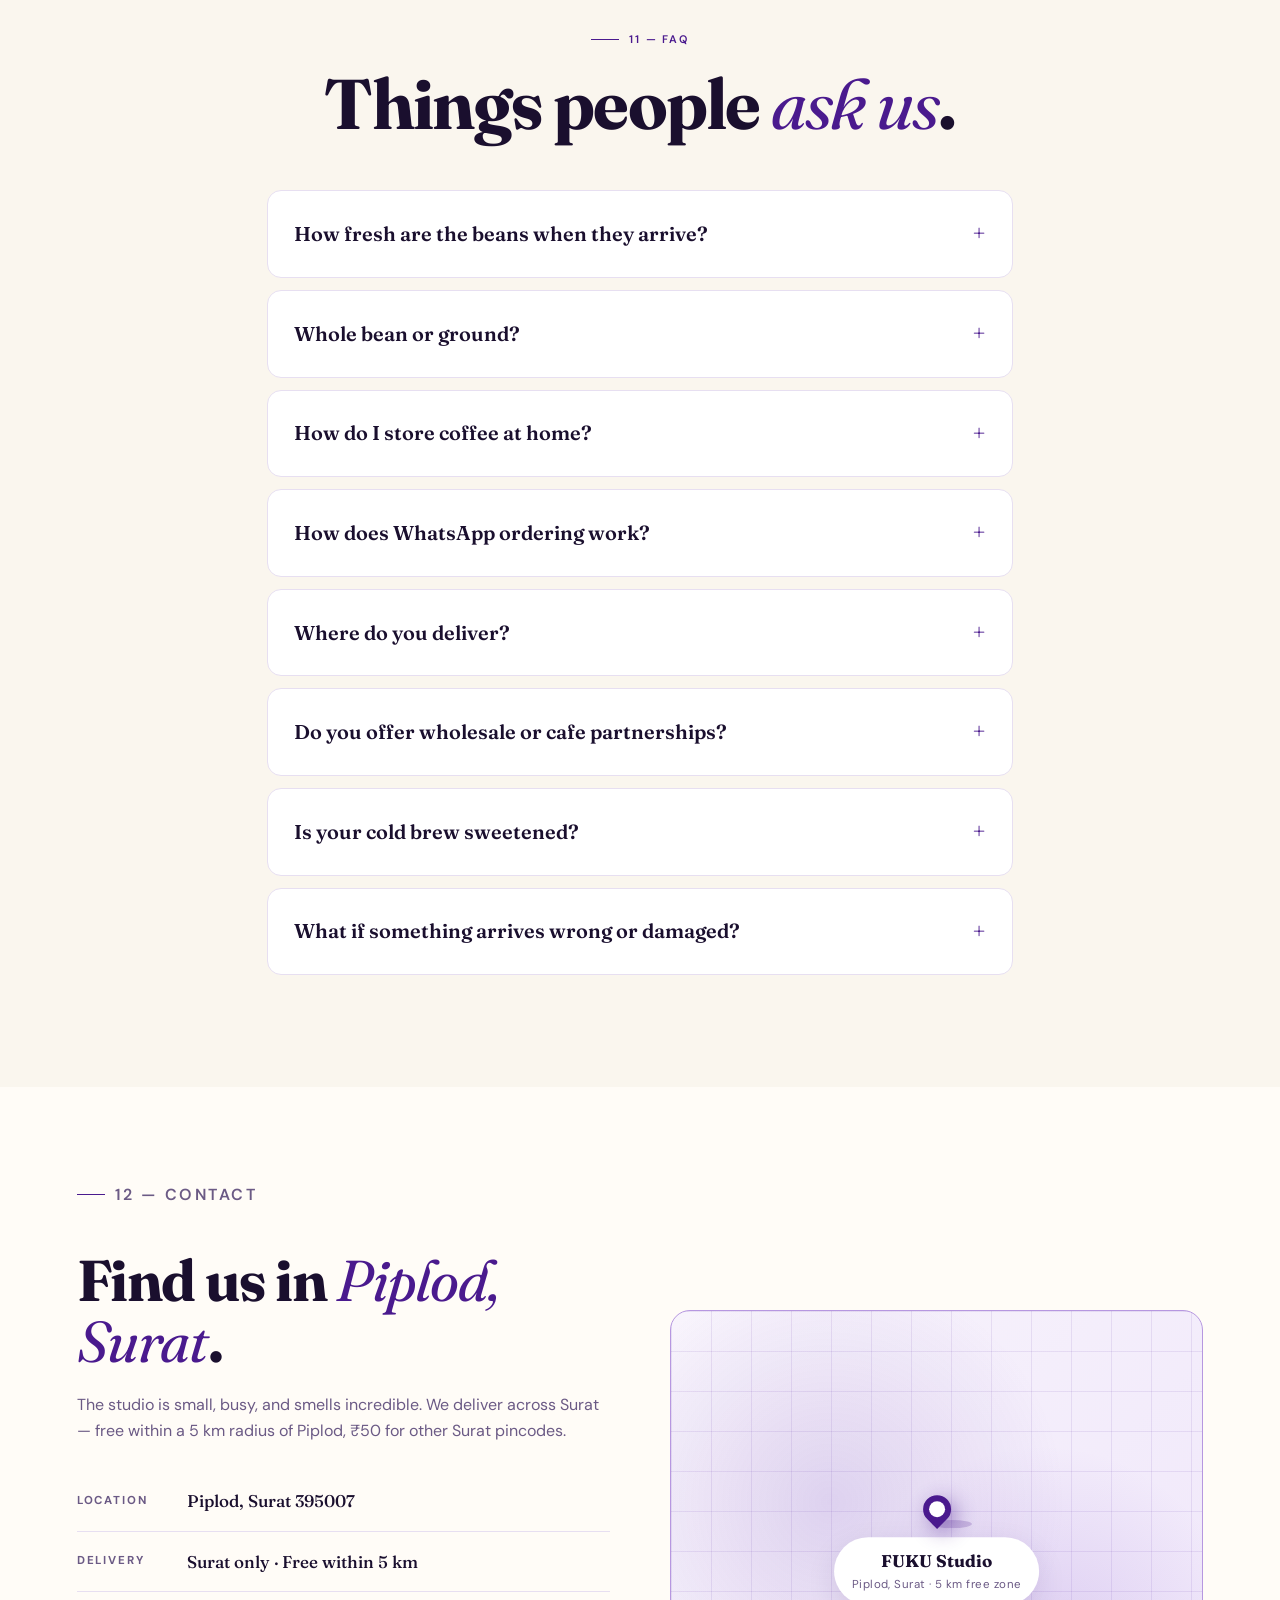
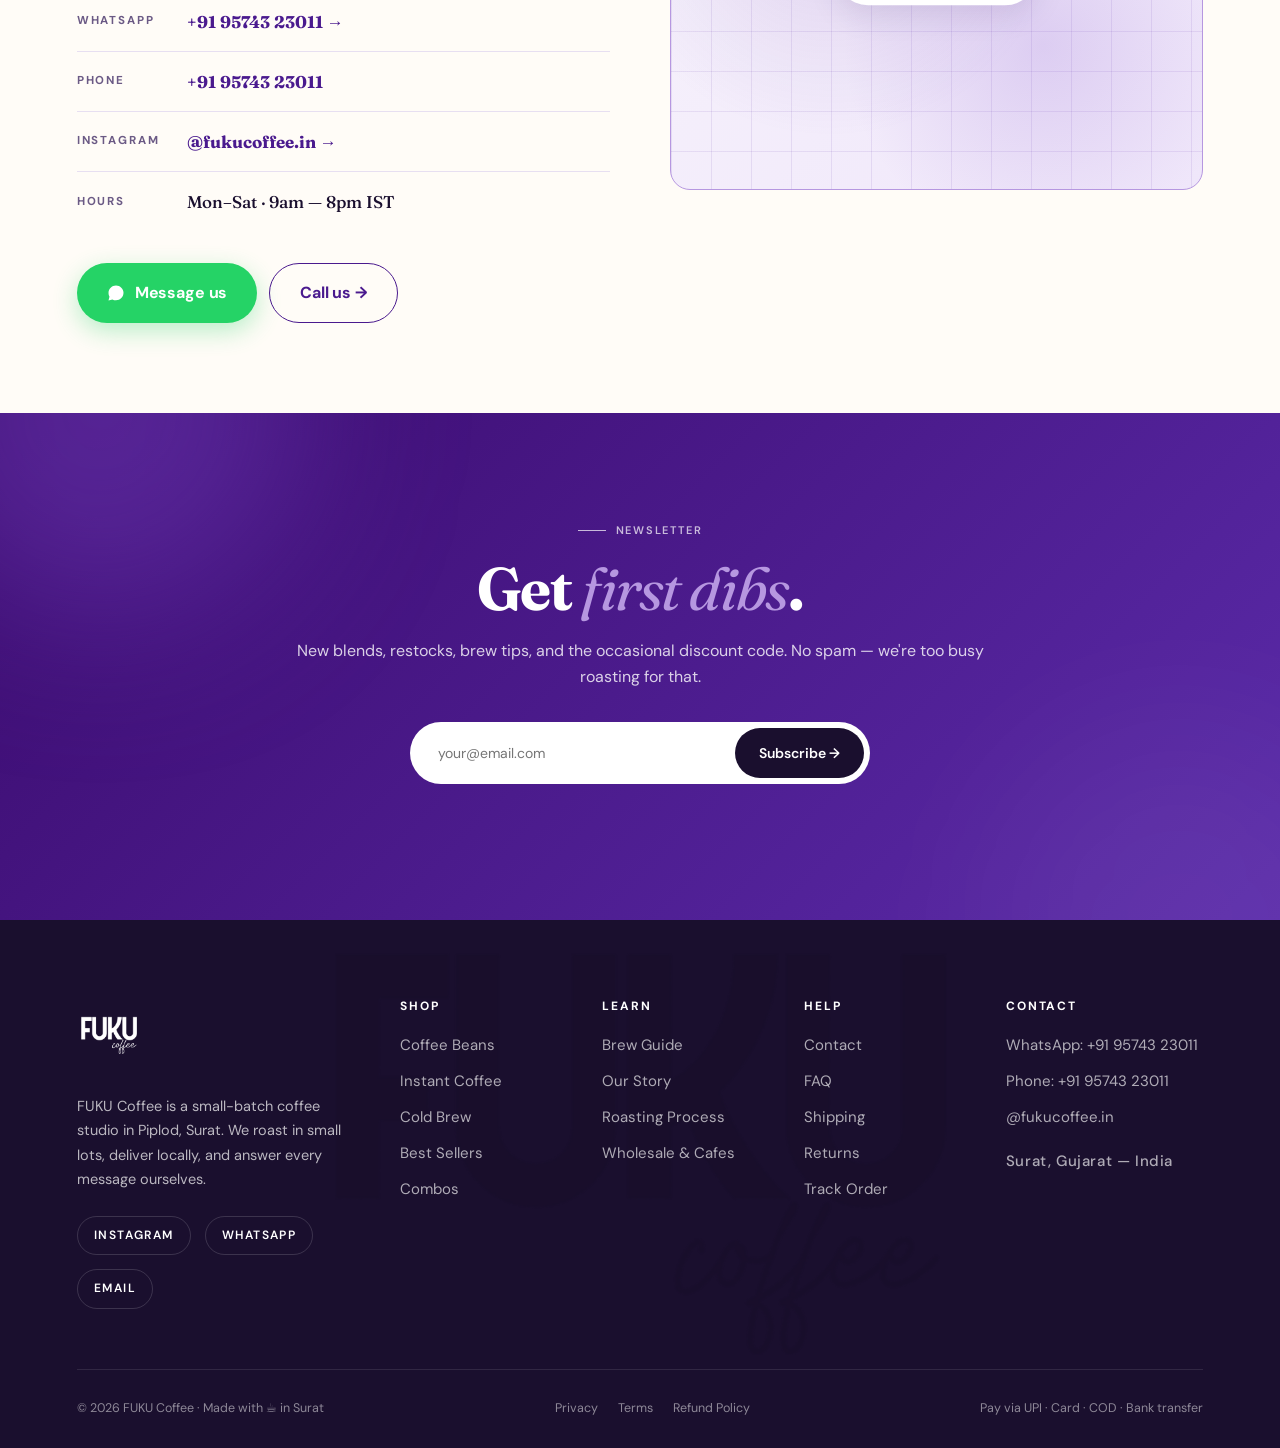
==== commit 8bbf8a1b: "Reframe return policy FAQ to "contact us" (drop refund/7-day promise) Old copy promised replace/refu" ====
--- a/index.html
+++ b/index.html
@@ -607,8 +607,8 @@
       <p>Never. Just water and coffee — no sugar, no preservatives. Sweetness comes naturally from the slow extraction. Keep refrigerated and consume within 7 days of opening.</p>
     </details>
     <details>
-      <summary>What's your return policy?</summary>
-      <p>If a bag arrives damaged or you're unhappy with it, message us within 7 days on WhatsApp. We'll replace or refund — no forms, no fuss.</p>
+      <summary>What if something arrives wrong or damaged?</summary>
+      <p>Just call or message us. We're a small team in Surat — one quick WhatsApp or phone call and we'll make it right. No forms, no fuss.</p>
     </details>
   </div>
 </section>
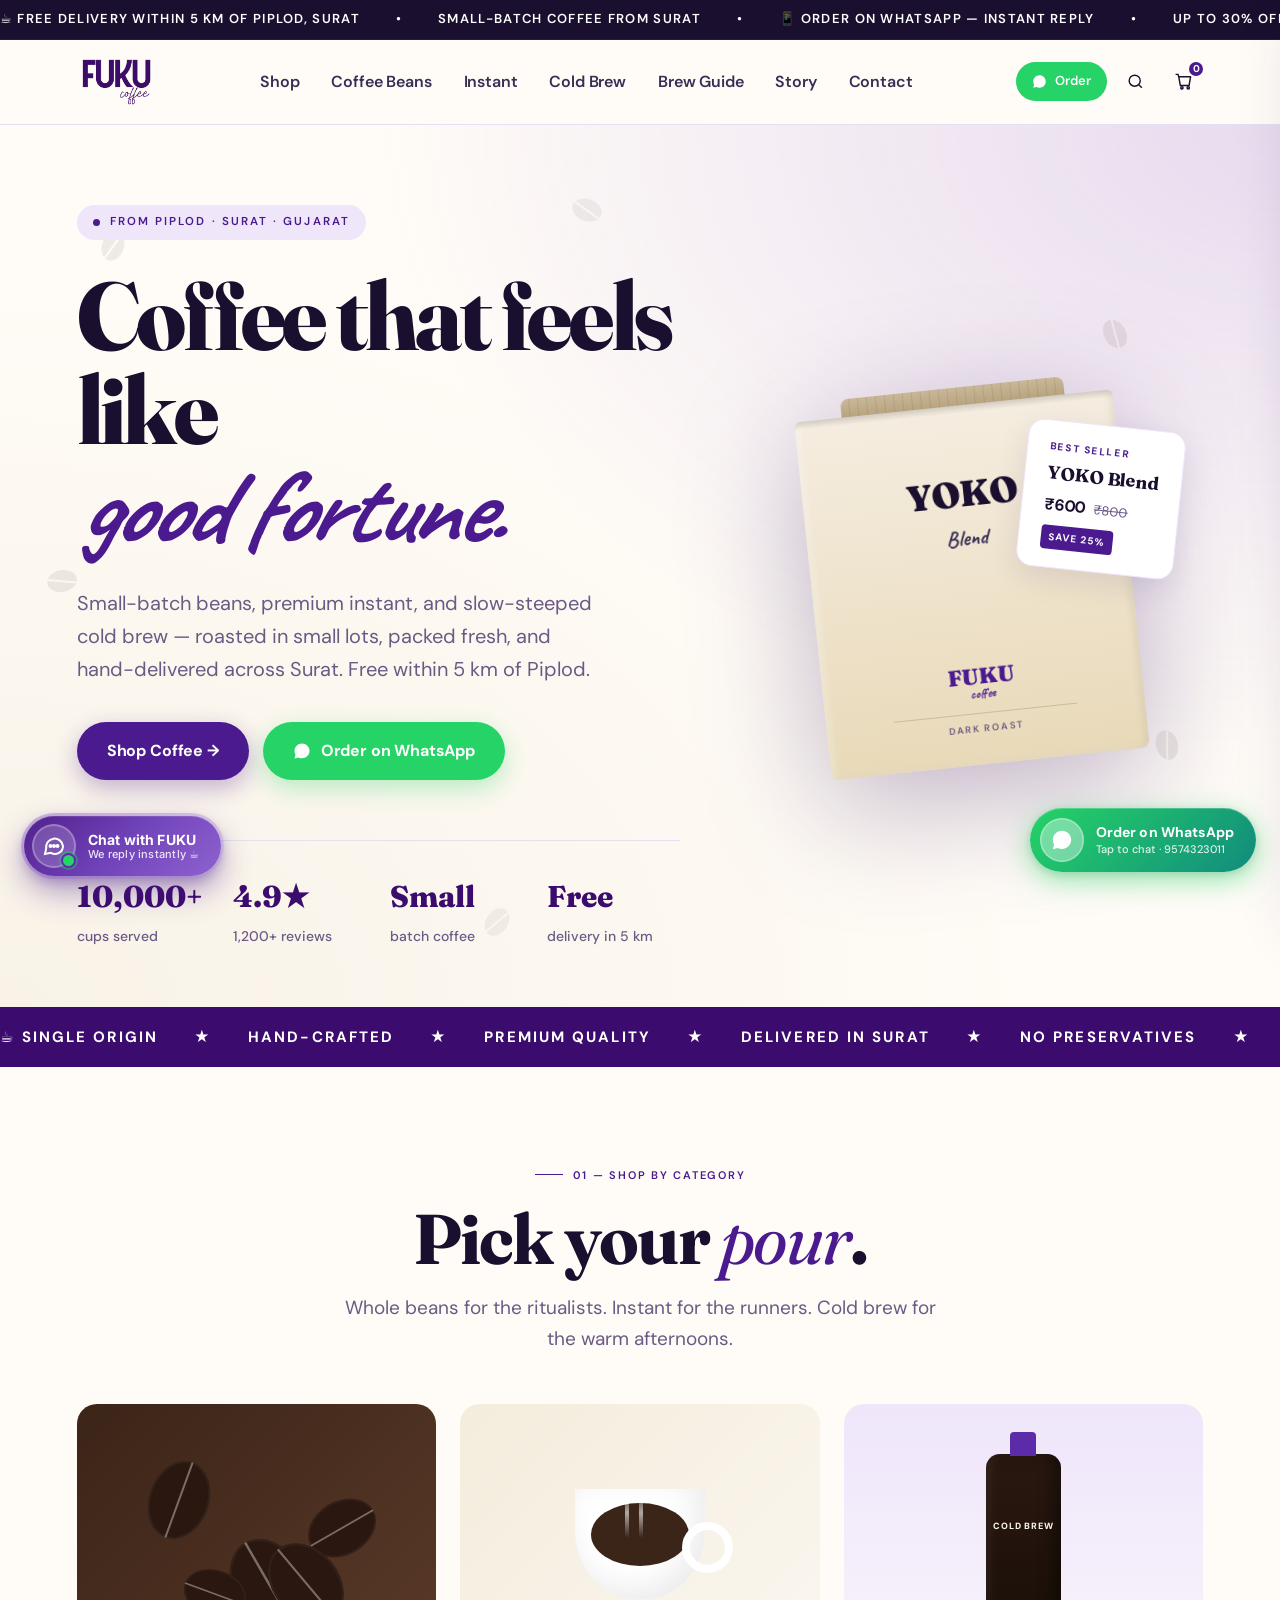
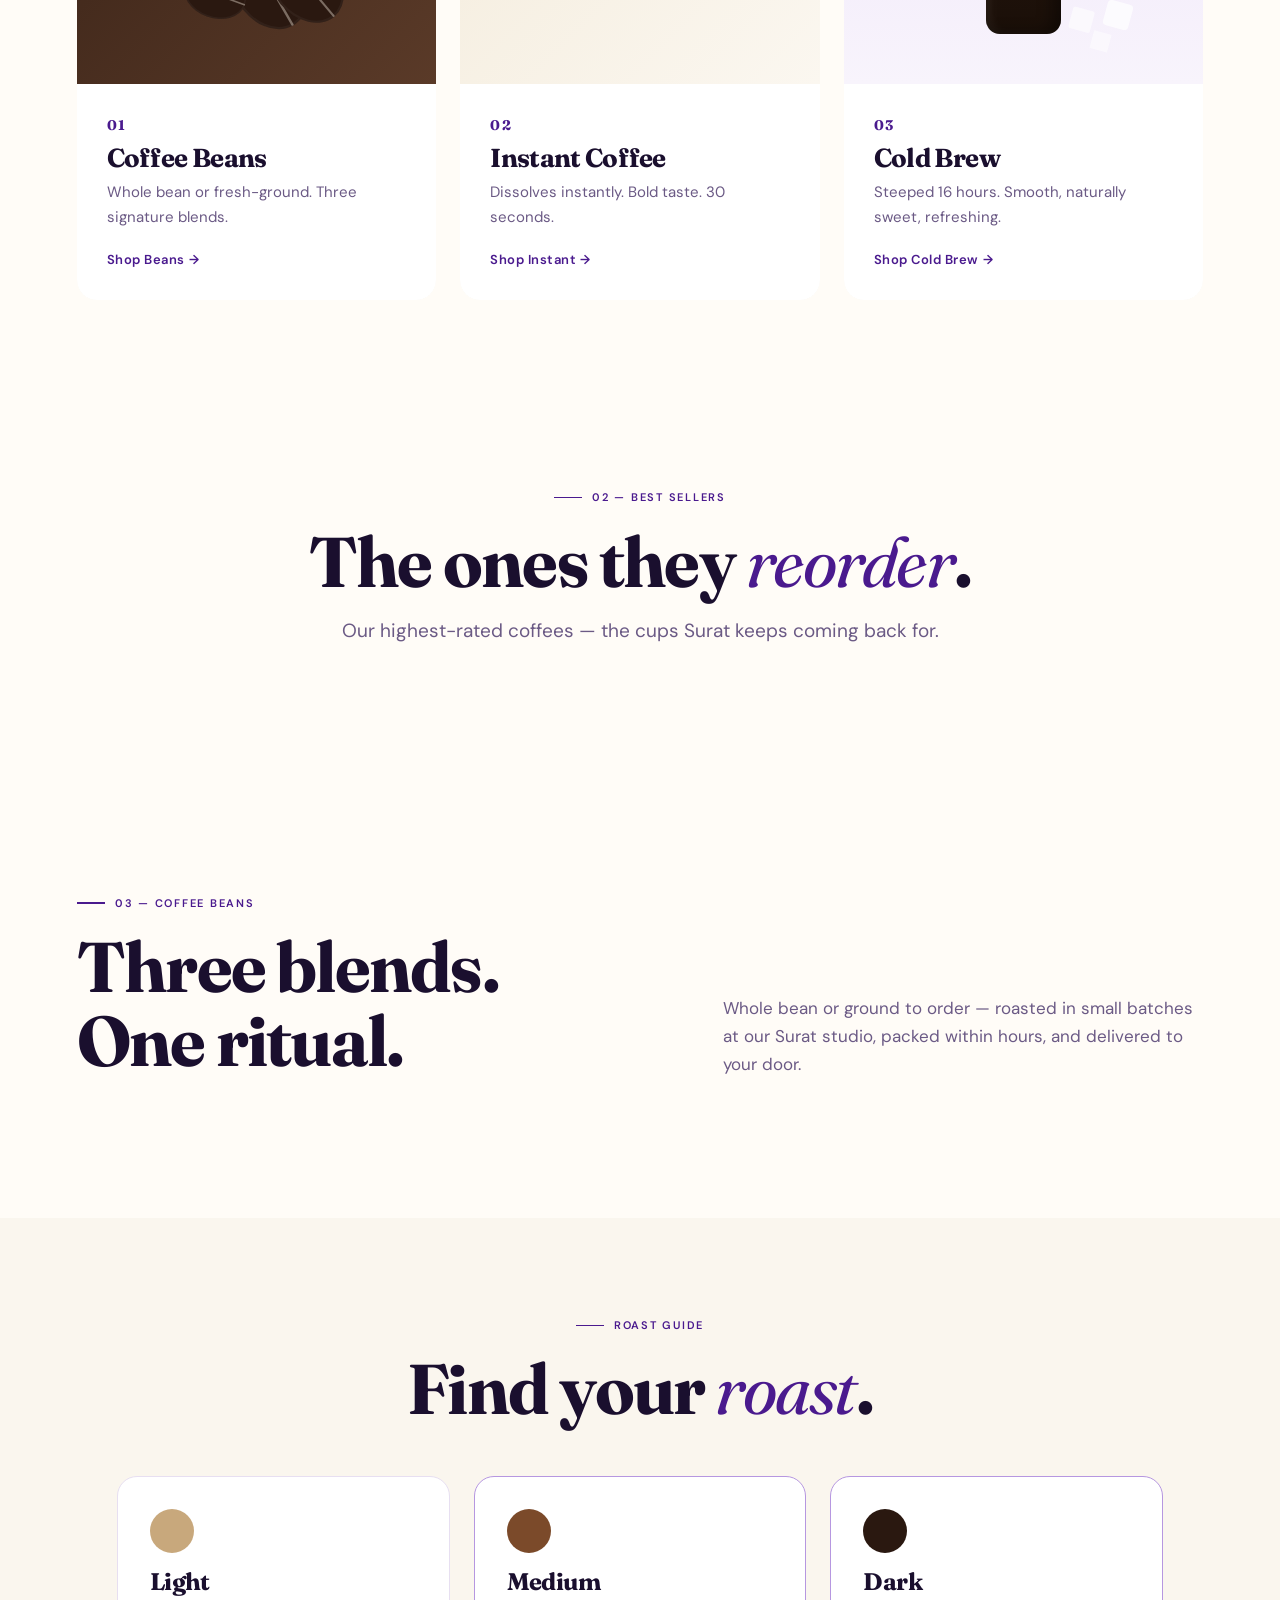
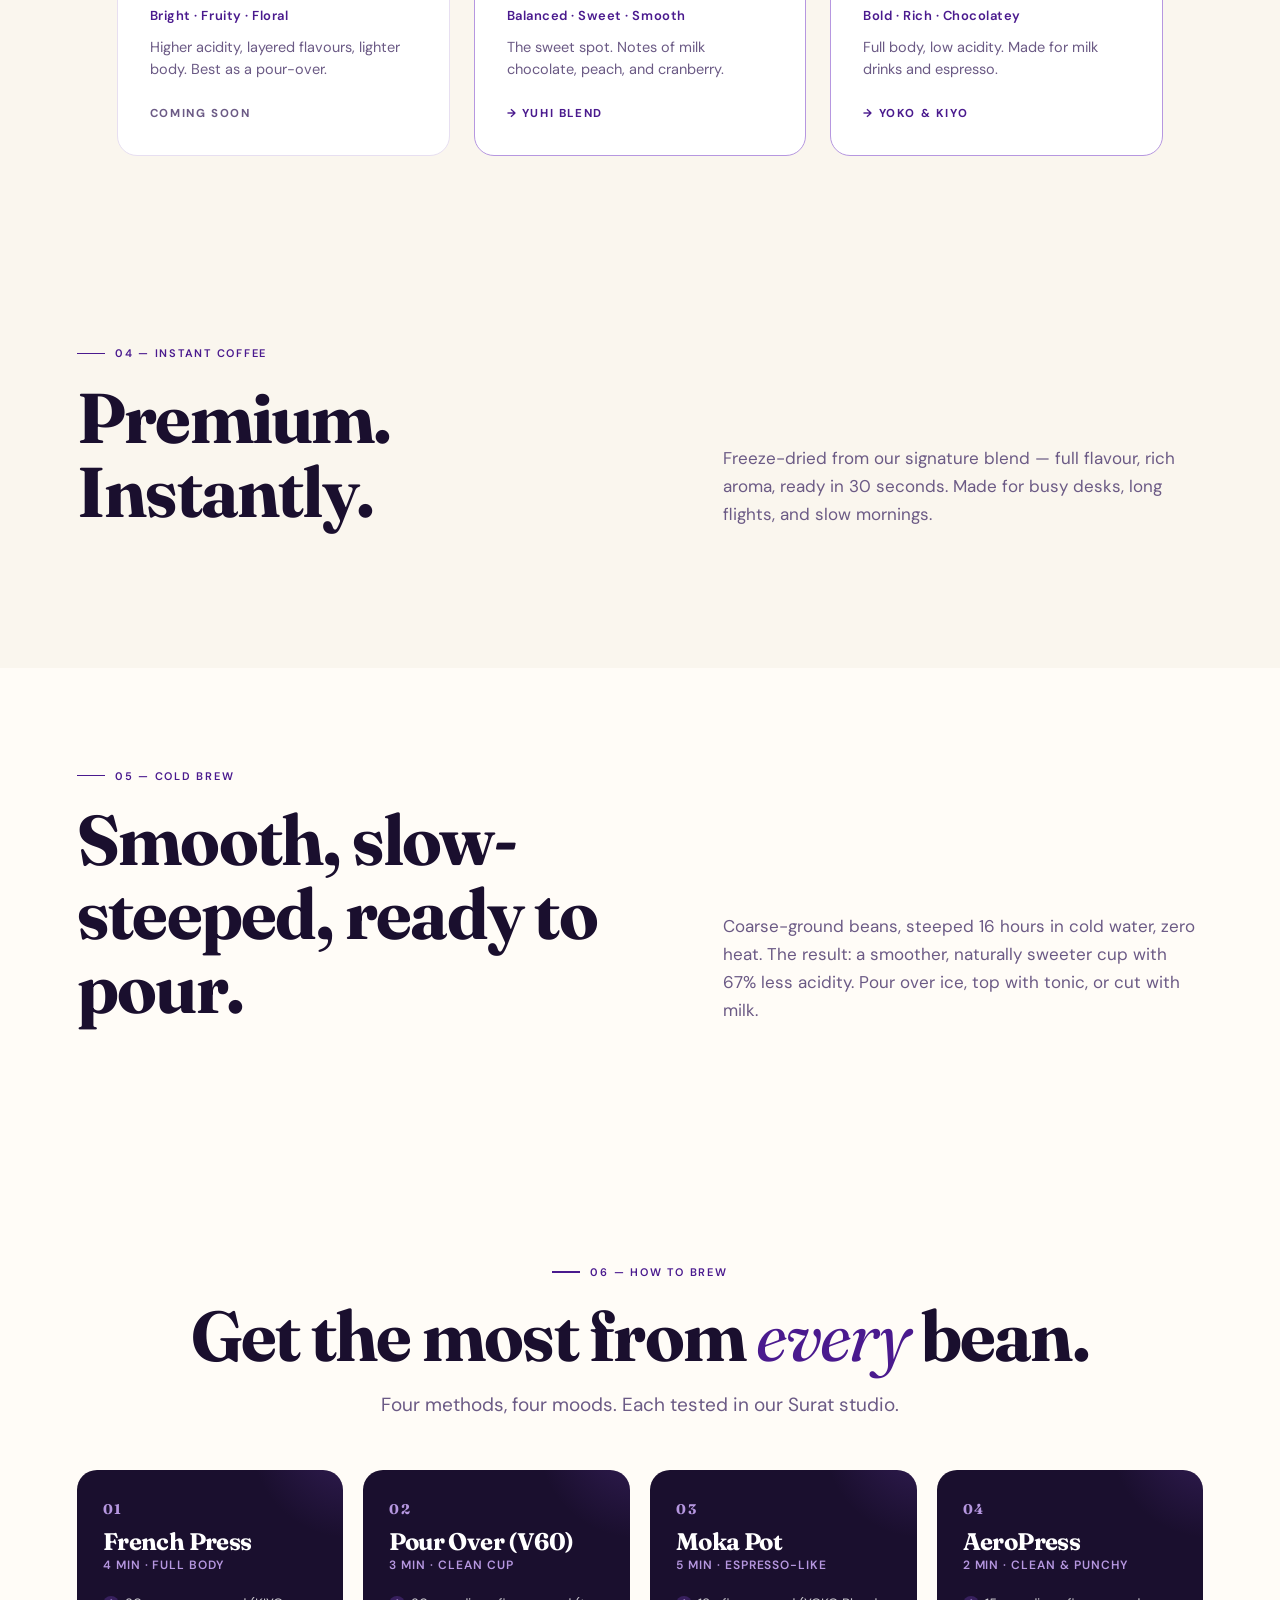
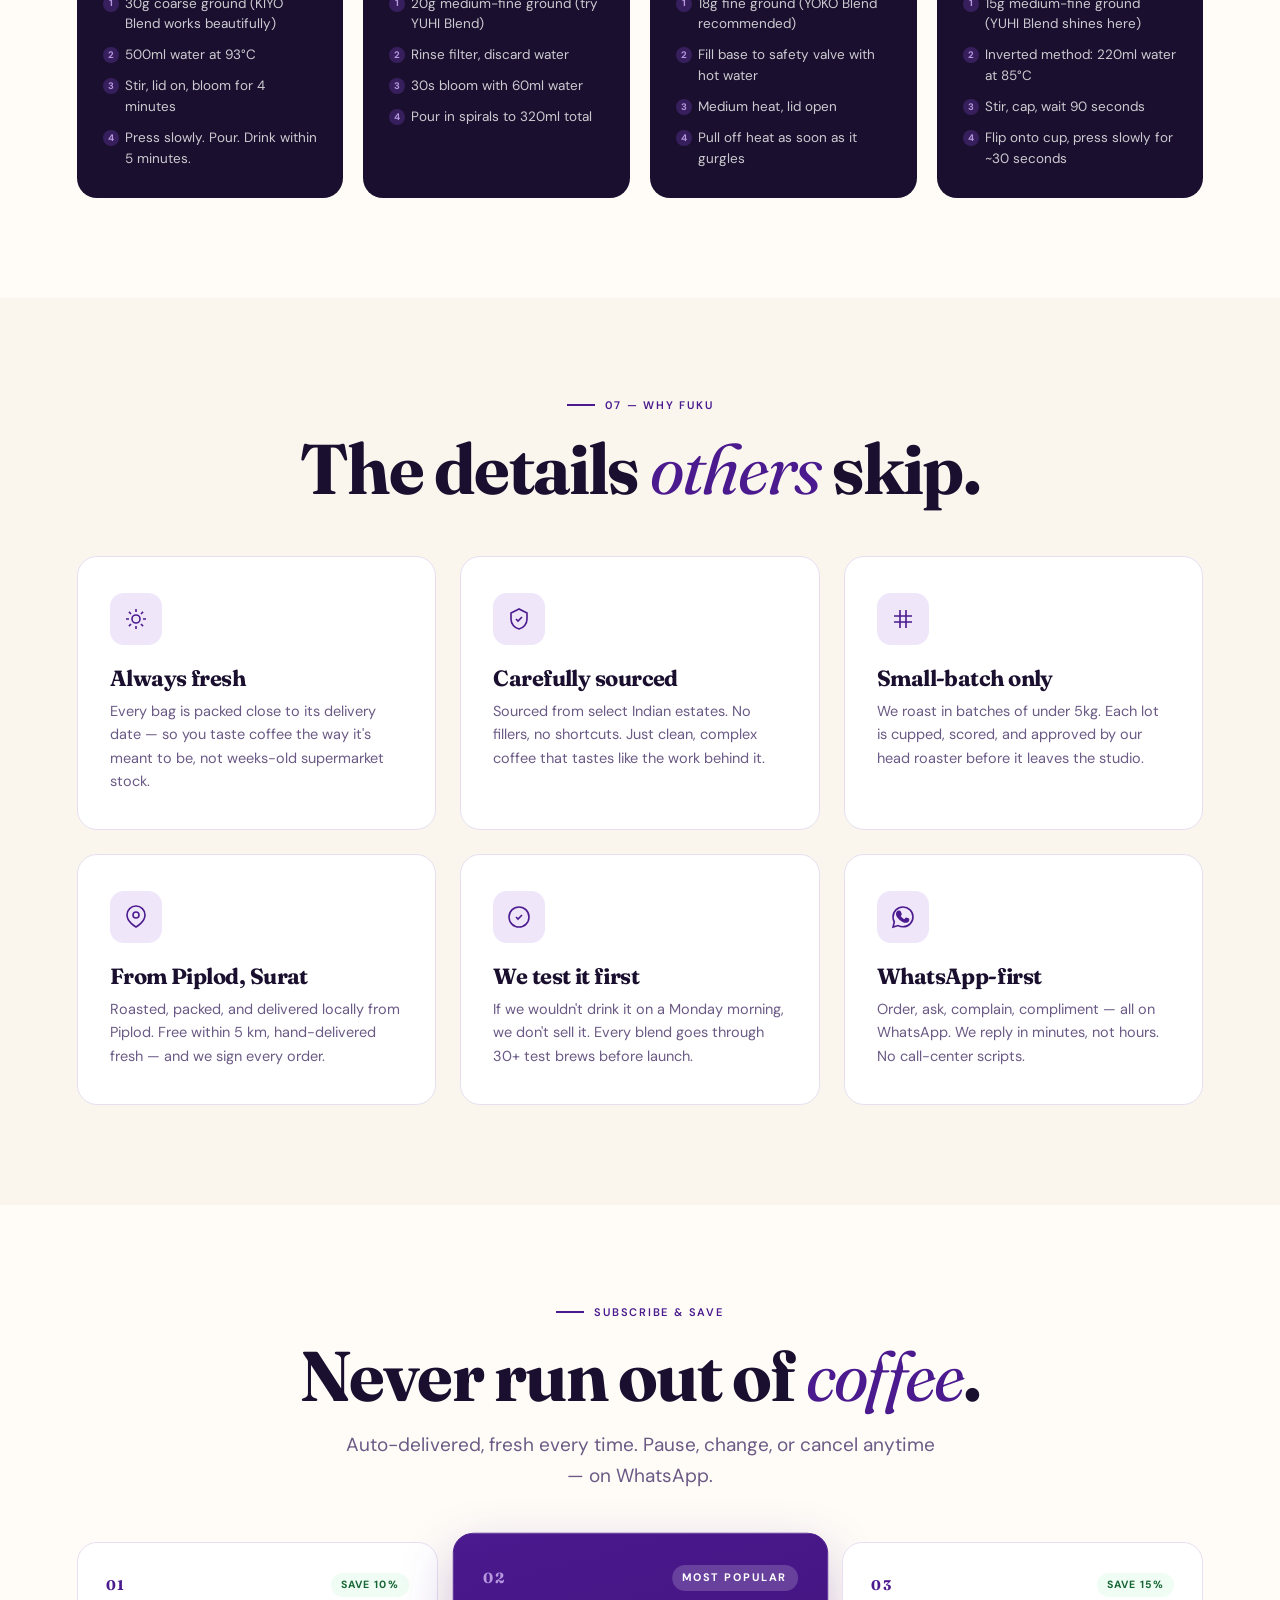
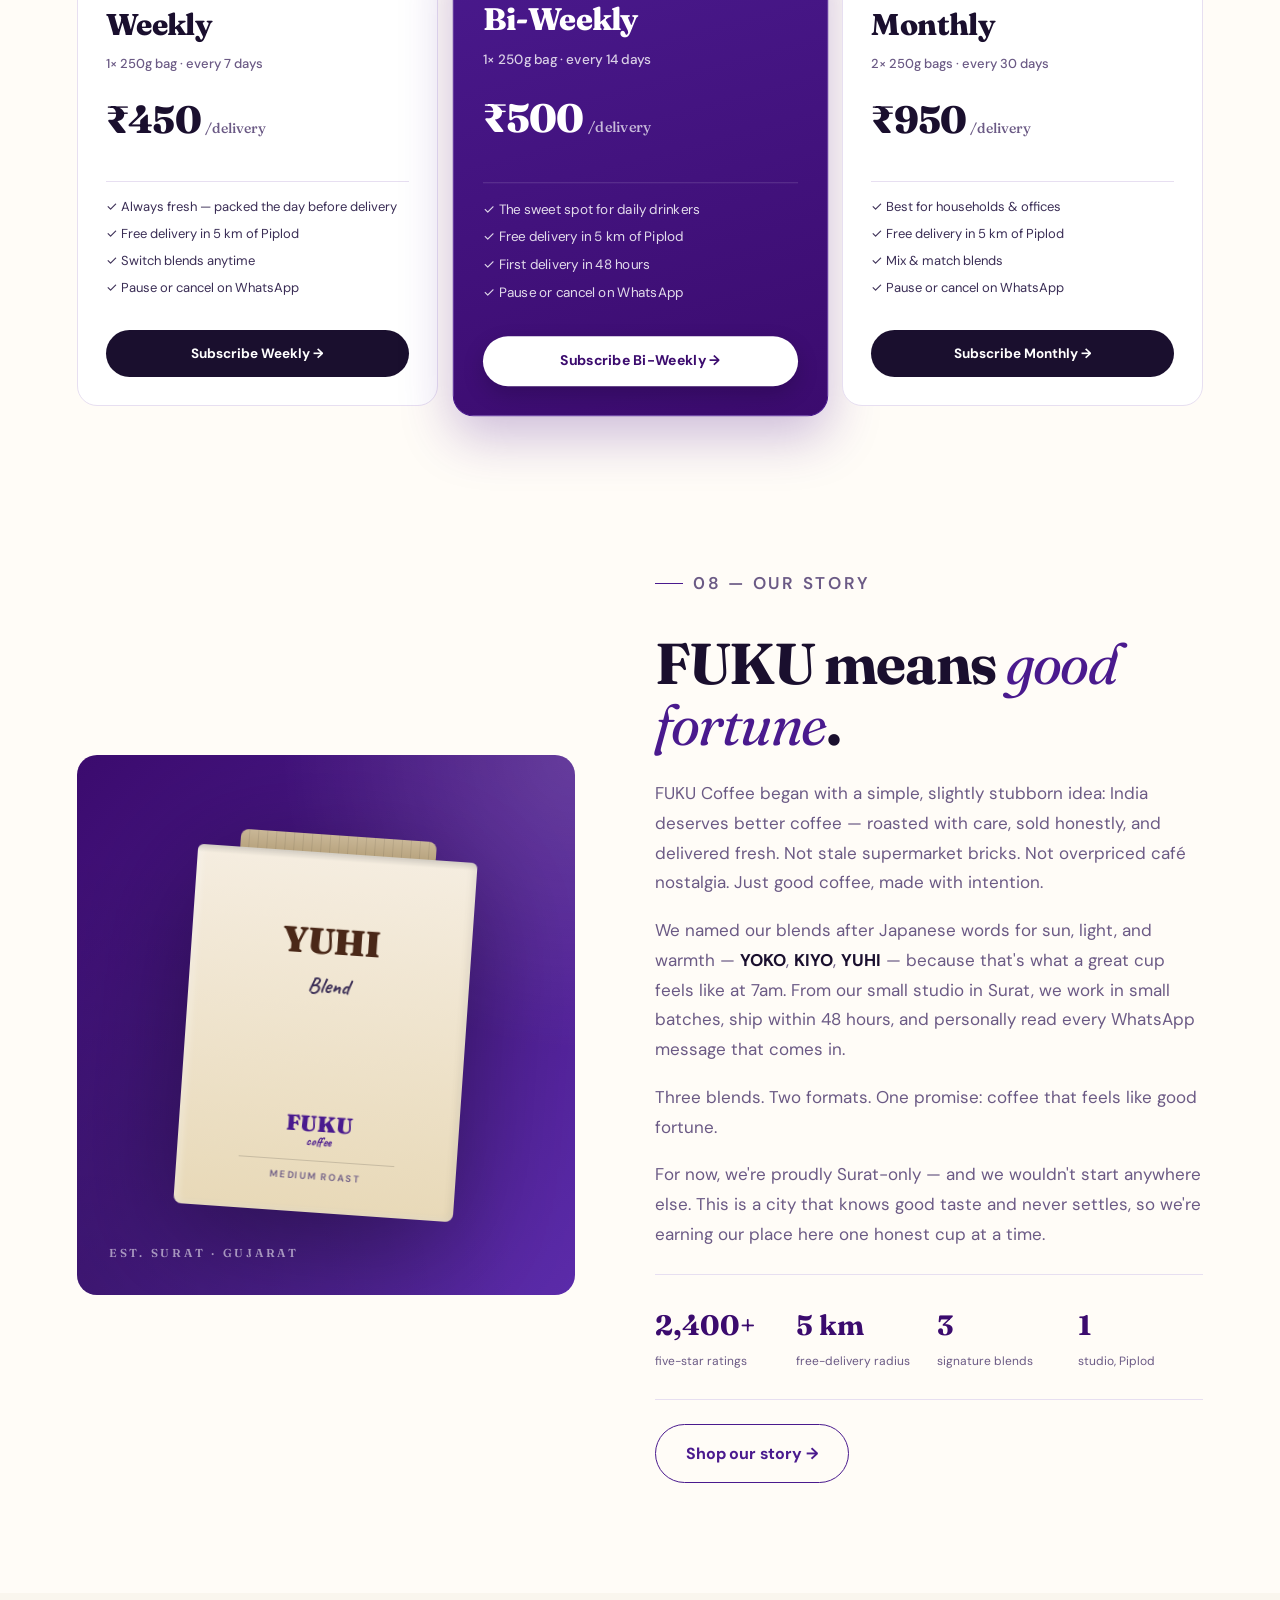
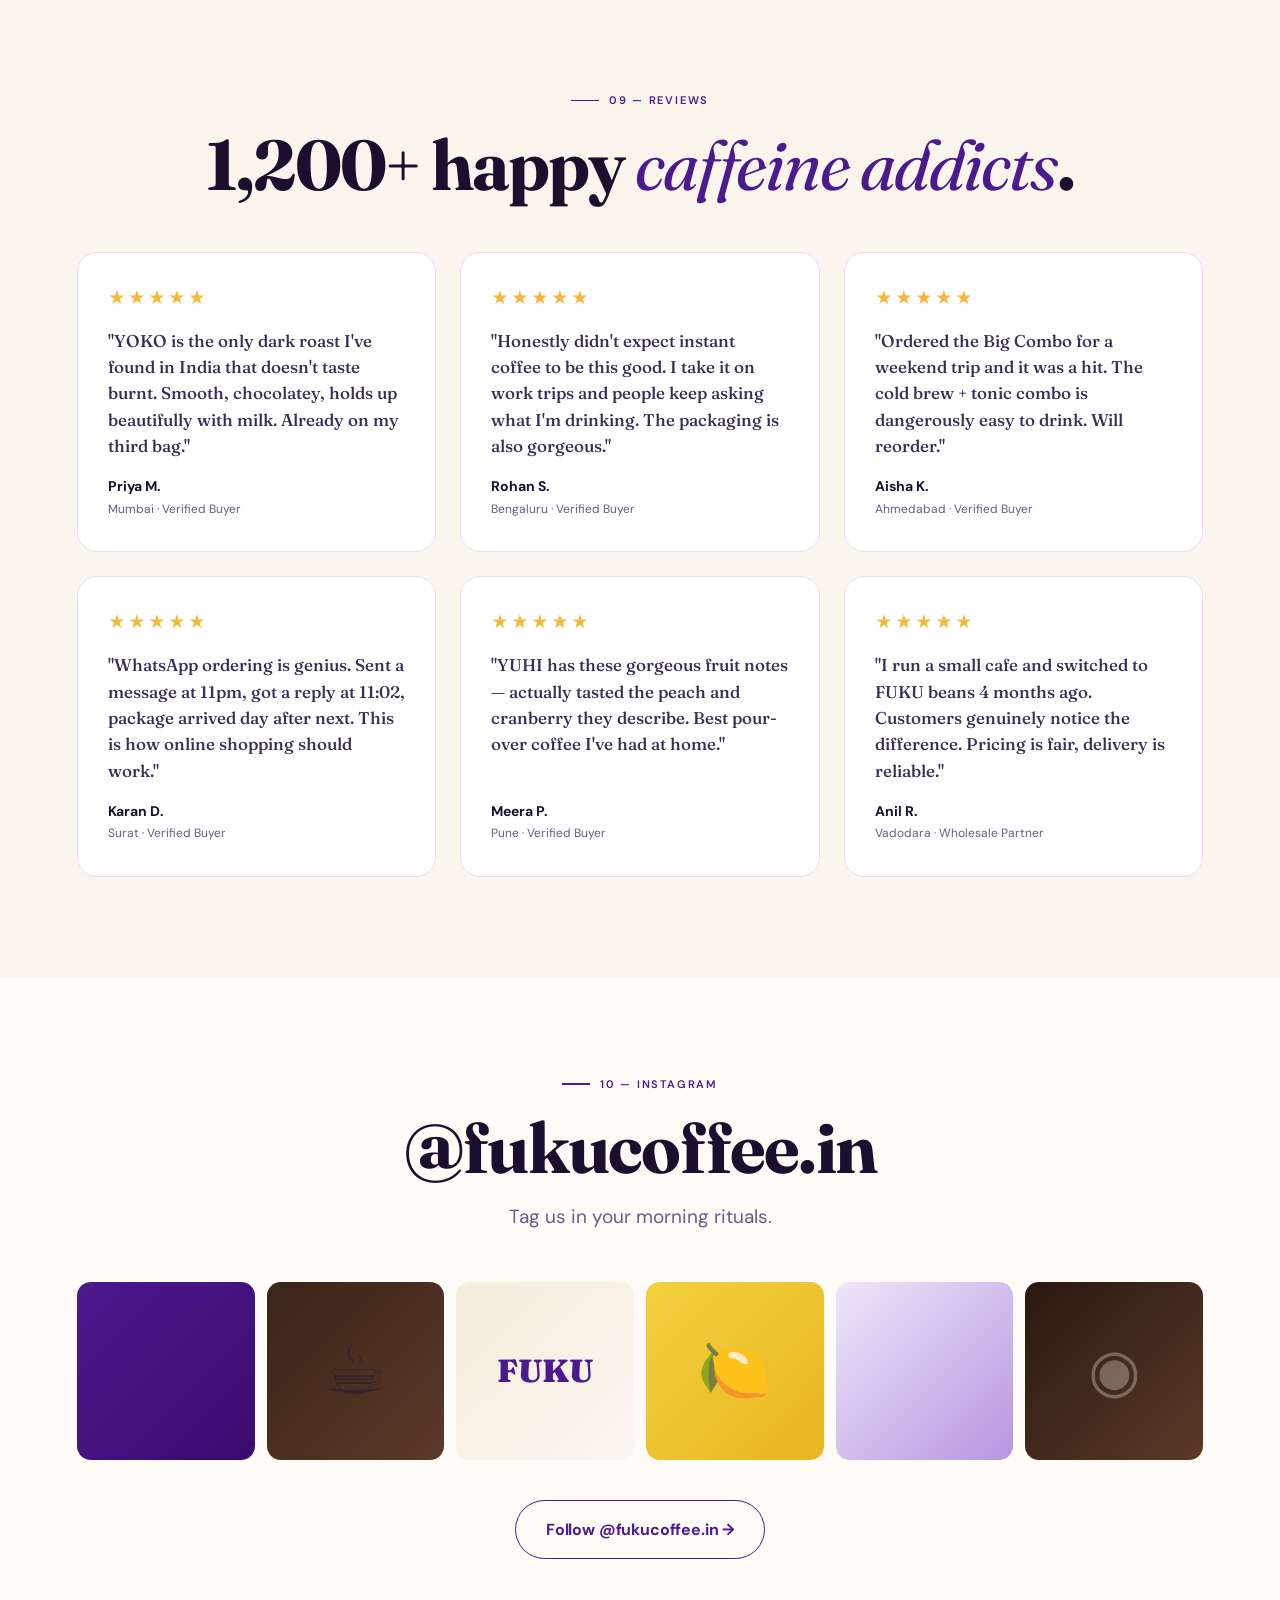
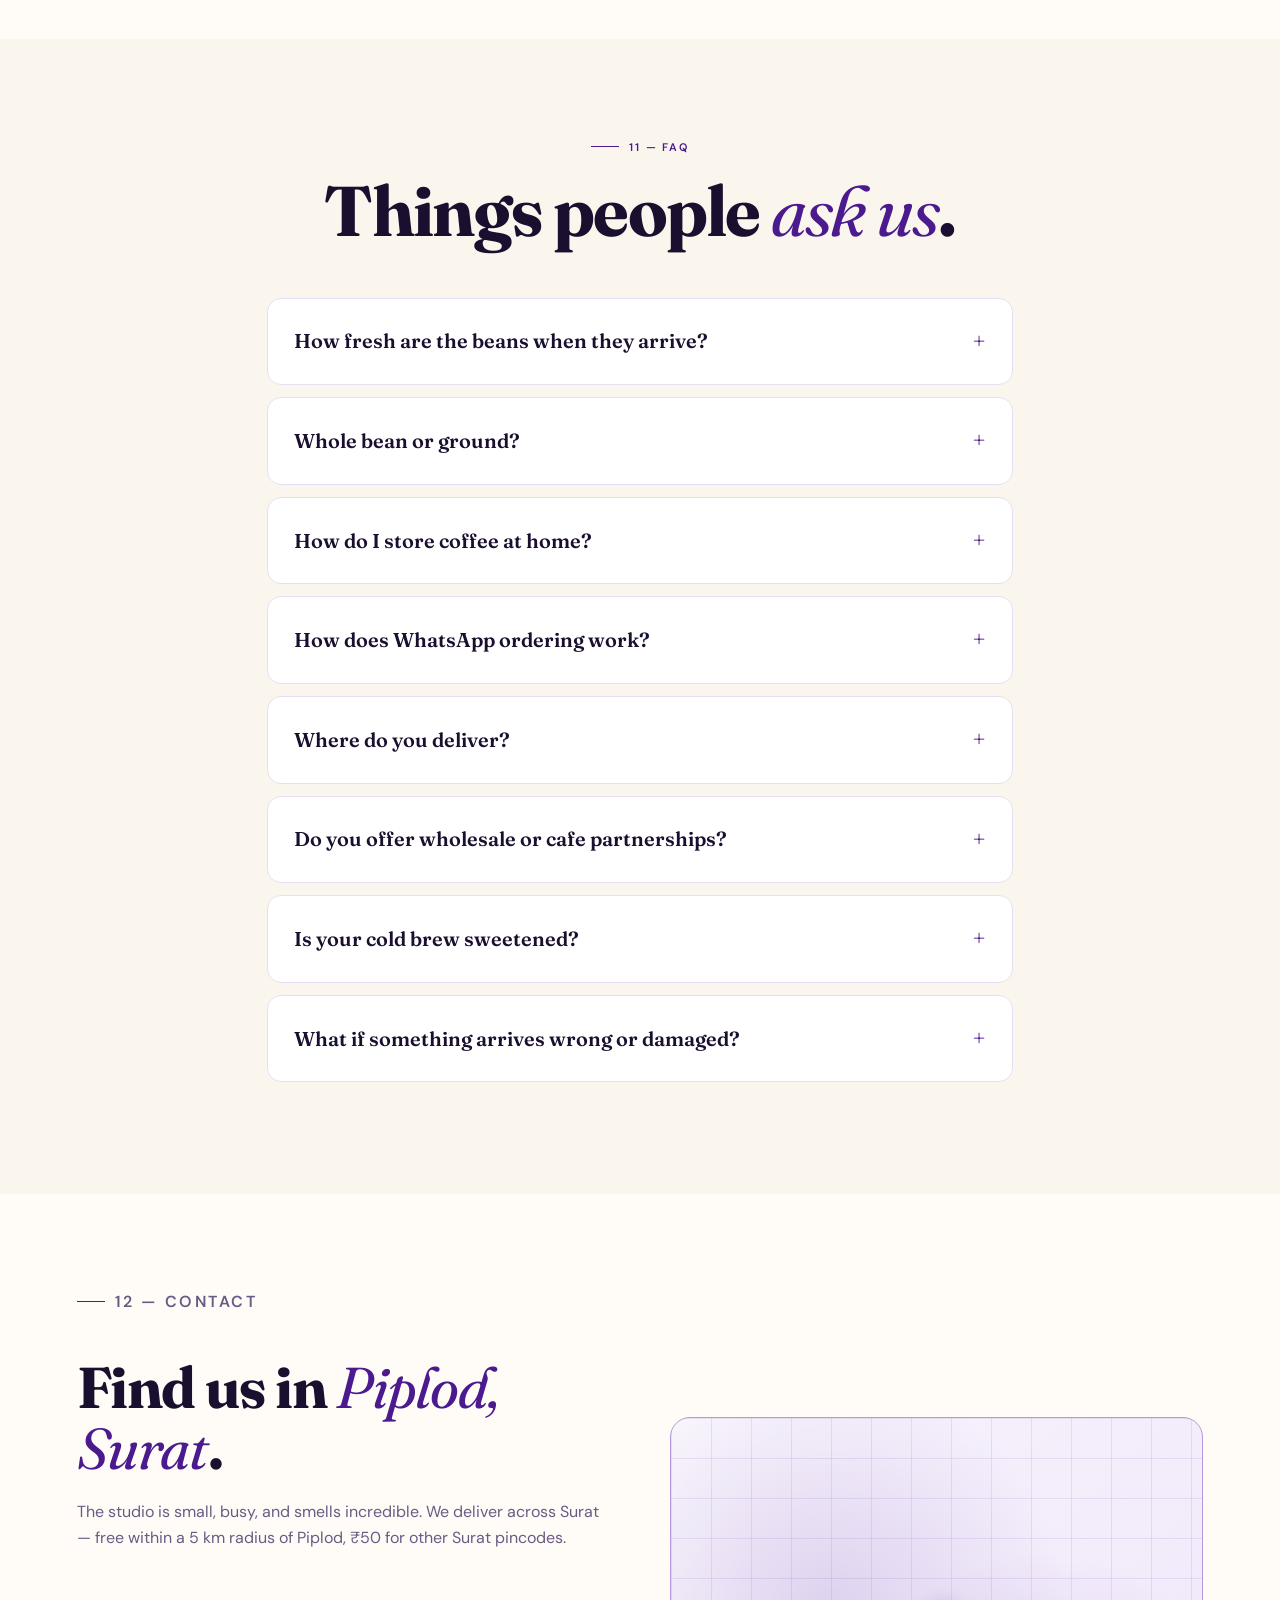
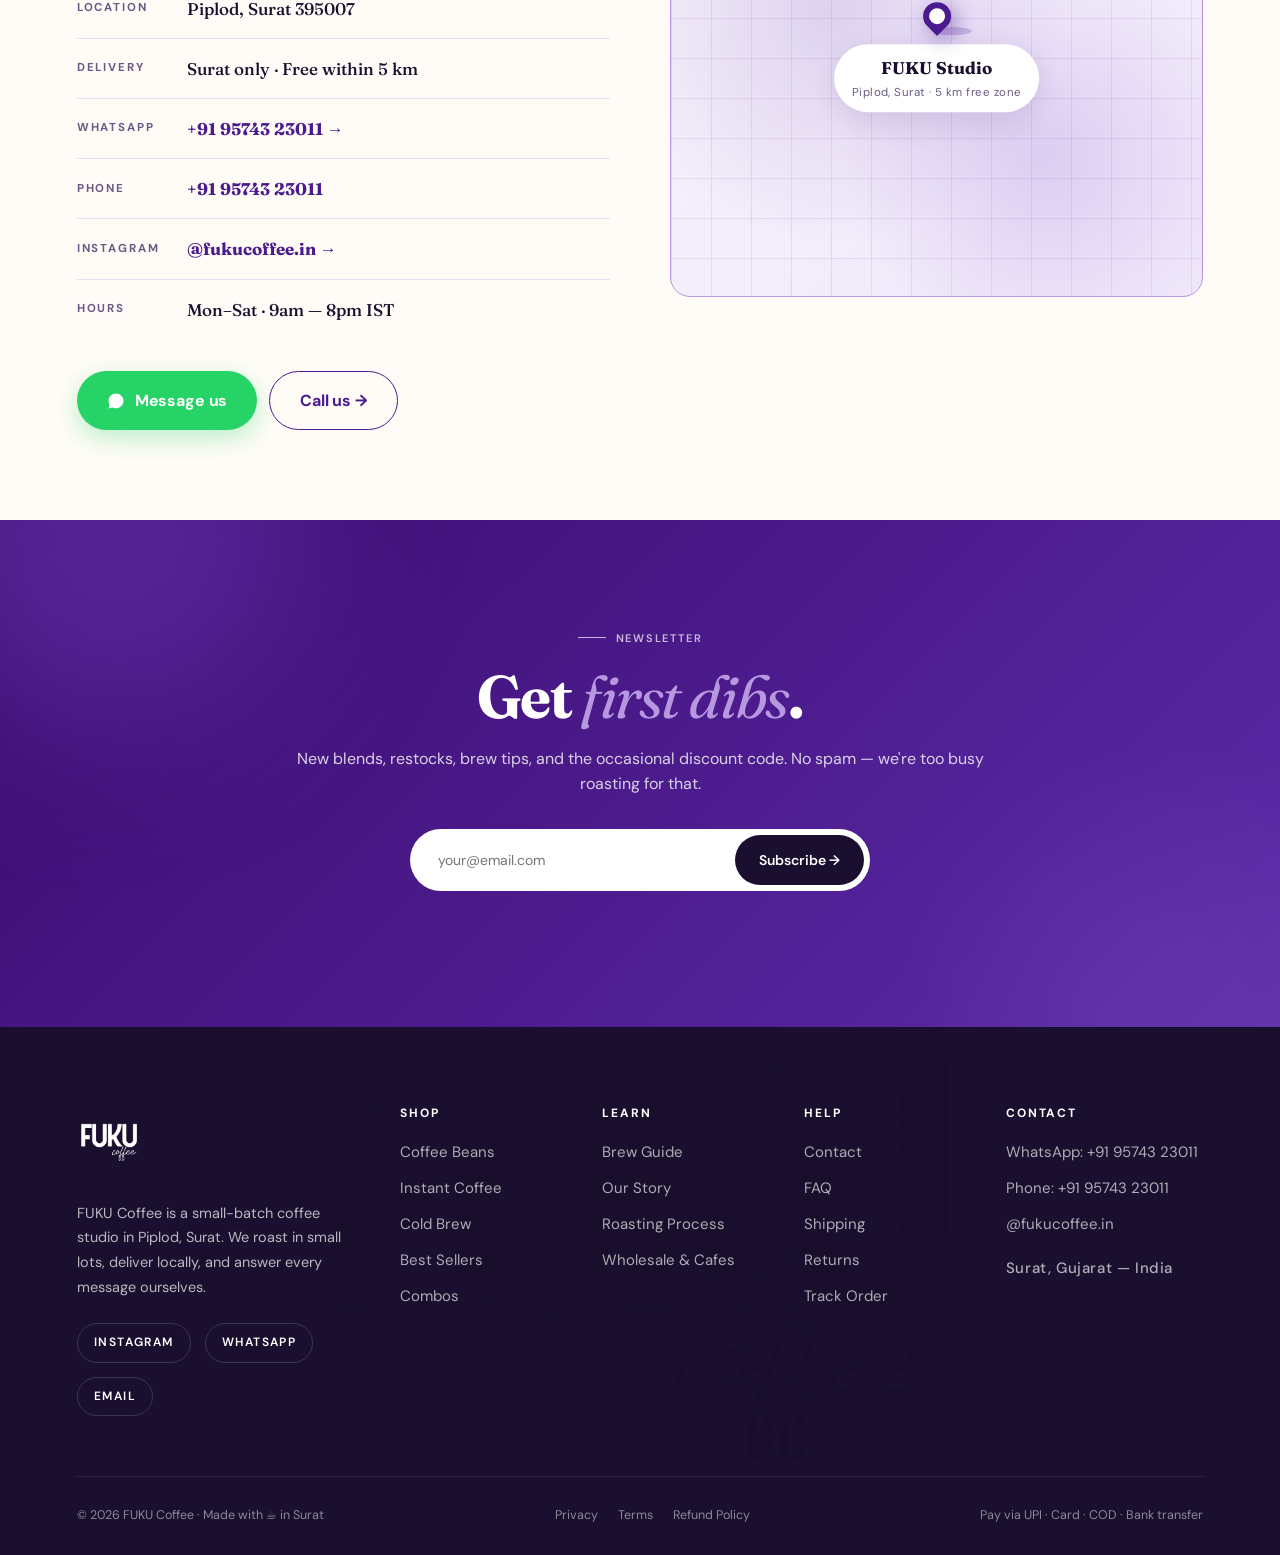
==== commit faab232f: "Add Surat-only pride line to Story section Signals the brand is Surat-only for now and speaks to Sur" ====
--- a/index.html
+++ b/index.html
@@ -500,6 +500,7 @@
       <p>FUKU Coffee began with a simple, slightly stubborn idea: India deserves better coffee — roasted with care, sold honestly, and delivered fresh. Not stale supermarket bricks. Not overpriced café nostalgia. Just good coffee, made with intention.</p>
       <p>We named our blends after Japanese words for sun, light, and warmth — <strong>YOKO</strong>, <strong>KIYO</strong>, <strong>YUHI</strong> — because that's what a great cup feels like at 7am. From our small studio in Surat, we work in small batches, ship within 48 hours, and personally read every WhatsApp message that comes in.</p>
       <p>Three blends. Two formats. One promise: coffee that feels like good fortune.</p>
+      <p>For now, we're proudly Surat-only — and we wouldn't start anywhere else. This is a city that knows good taste and never settles, so we're earning our place here one honest cup at a time.</p>
       <div class="story-stats">
         <div><strong>2,400+</strong><span>five-star ratings</span></div>
         <div><strong>5 km</strong><span>free-delivery radius</span></div>
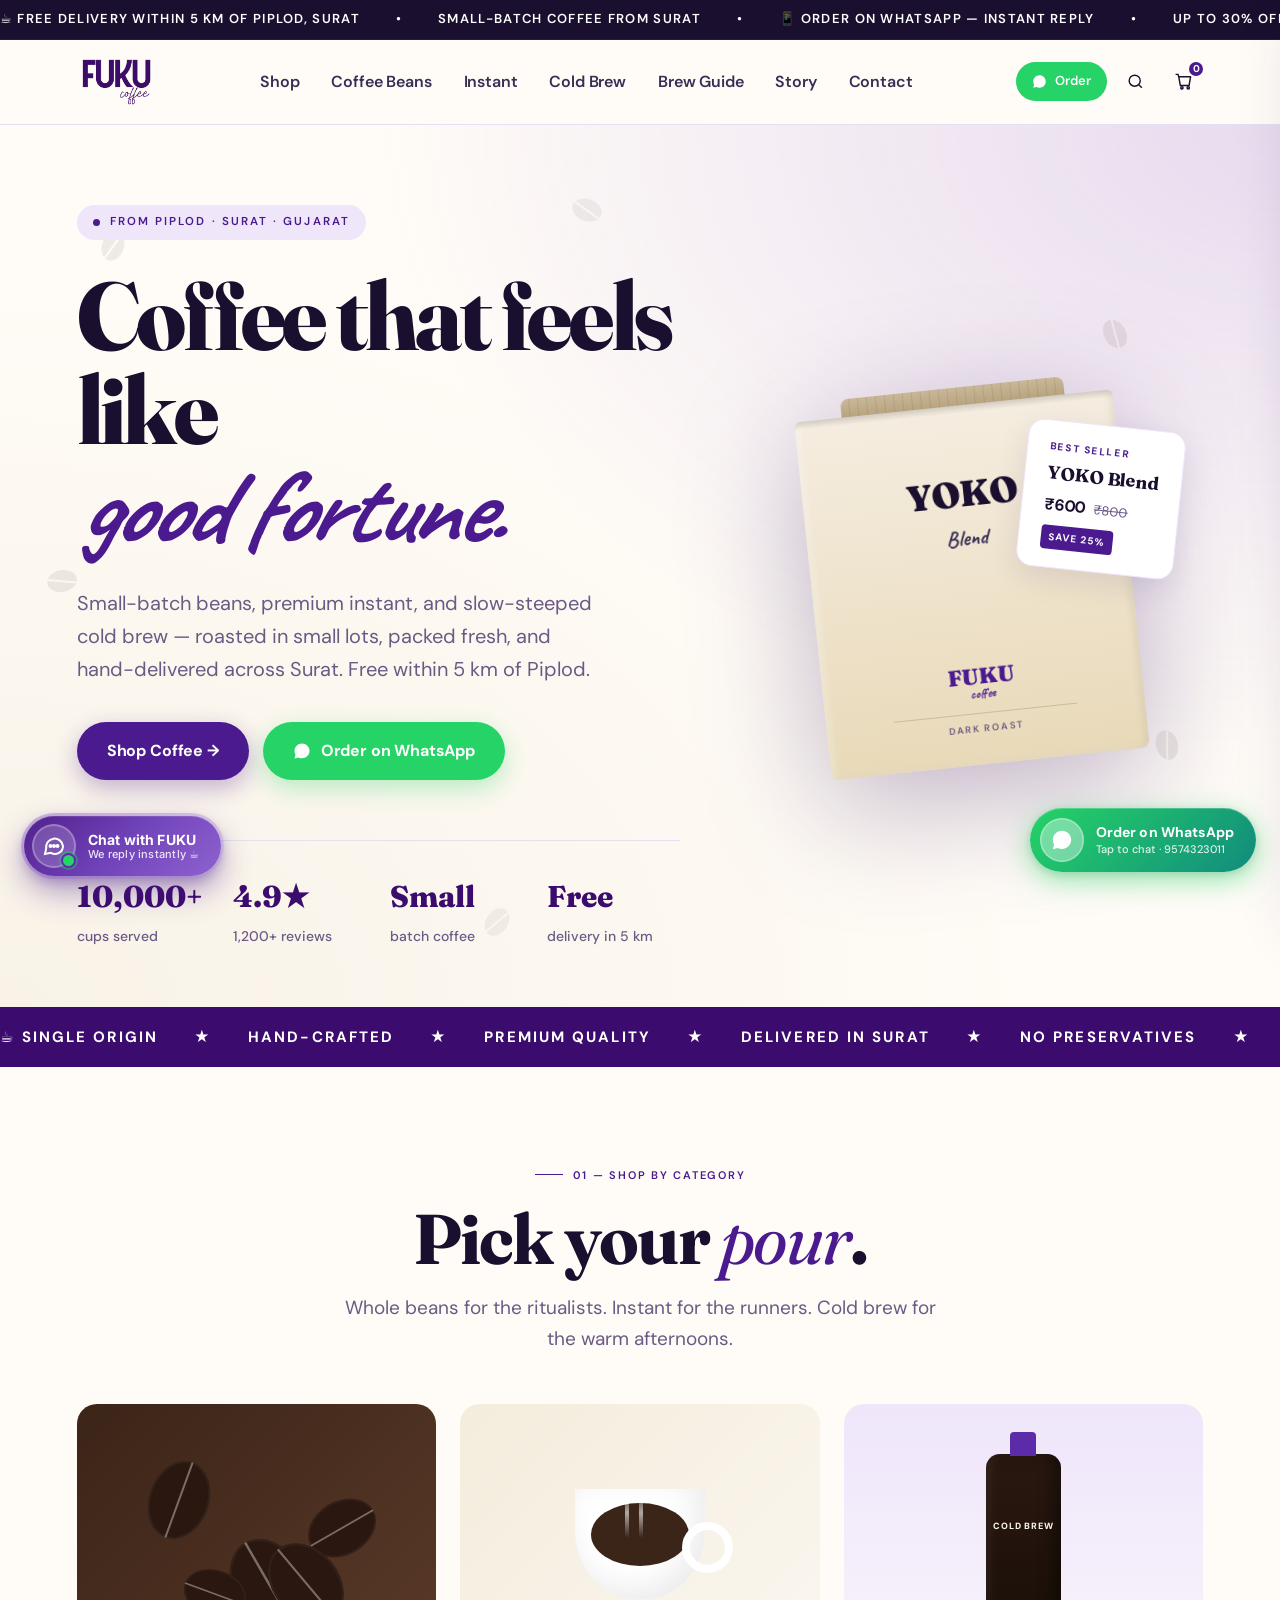
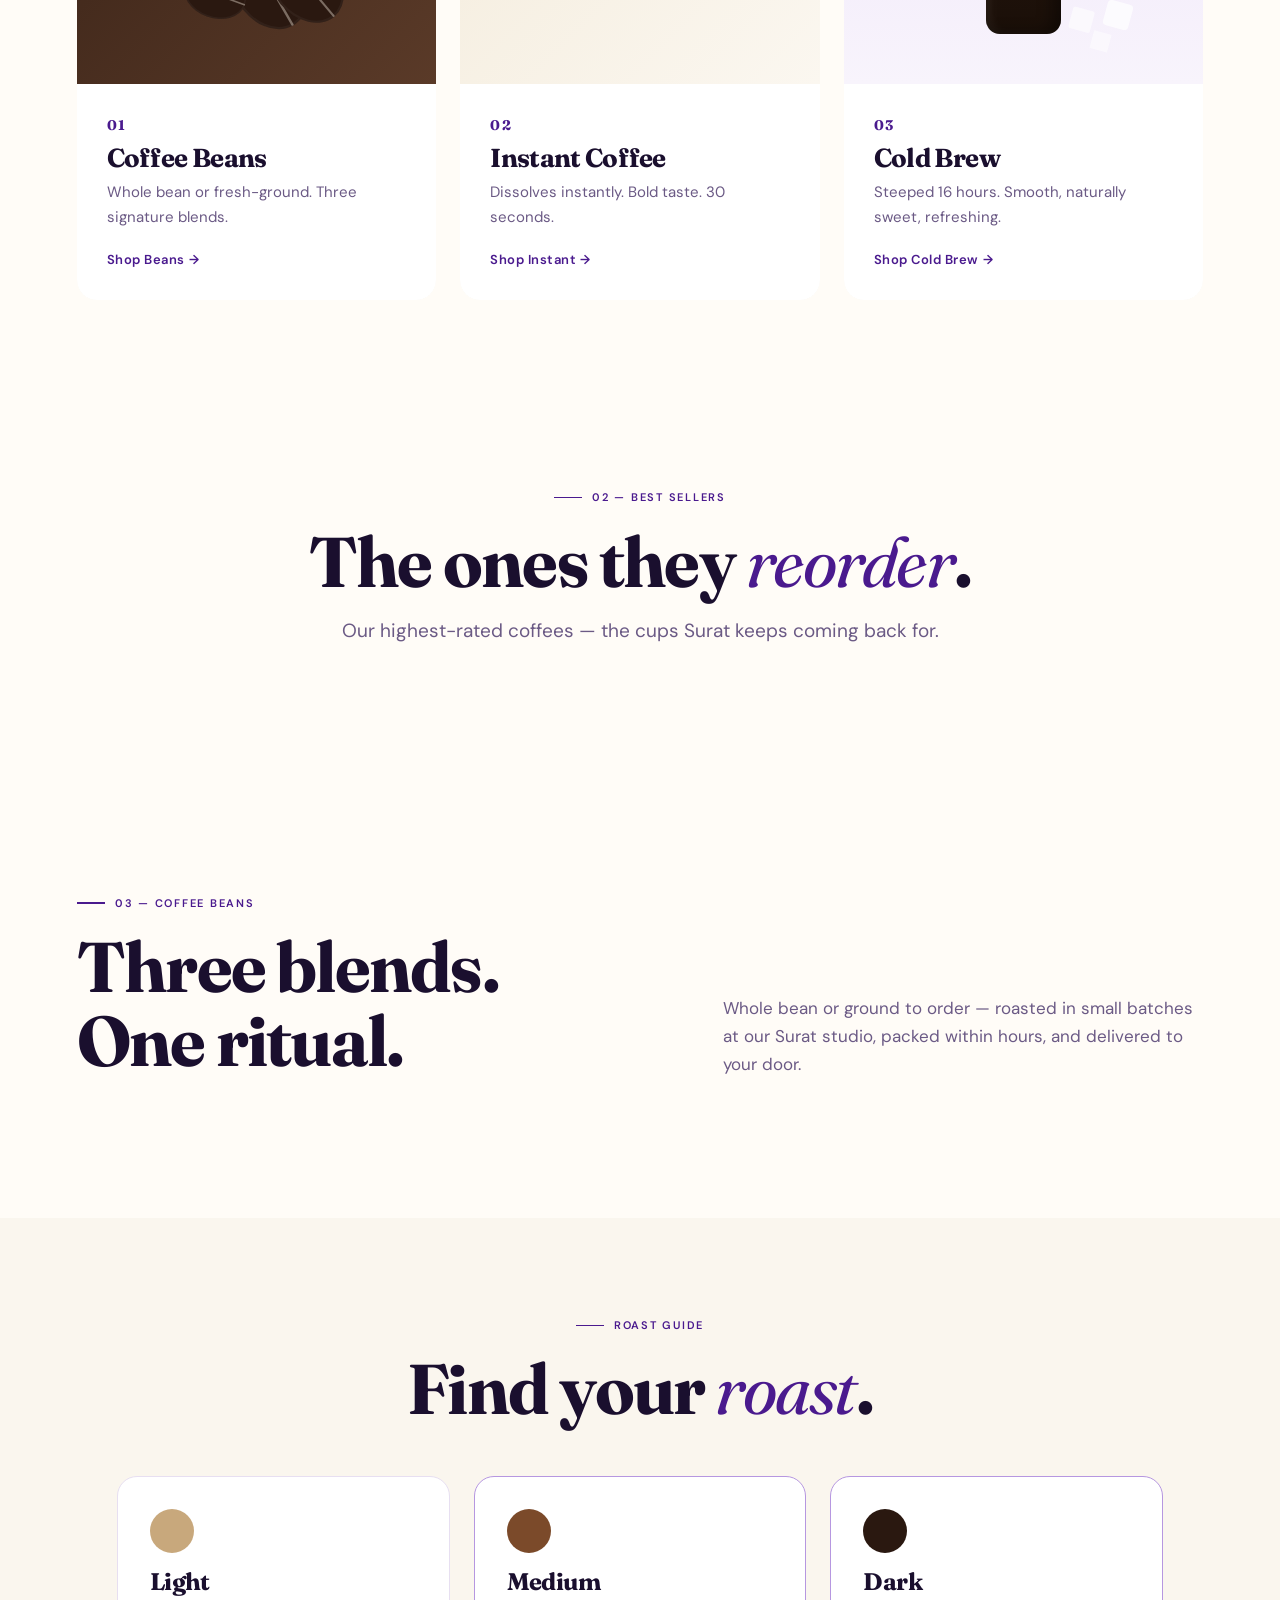
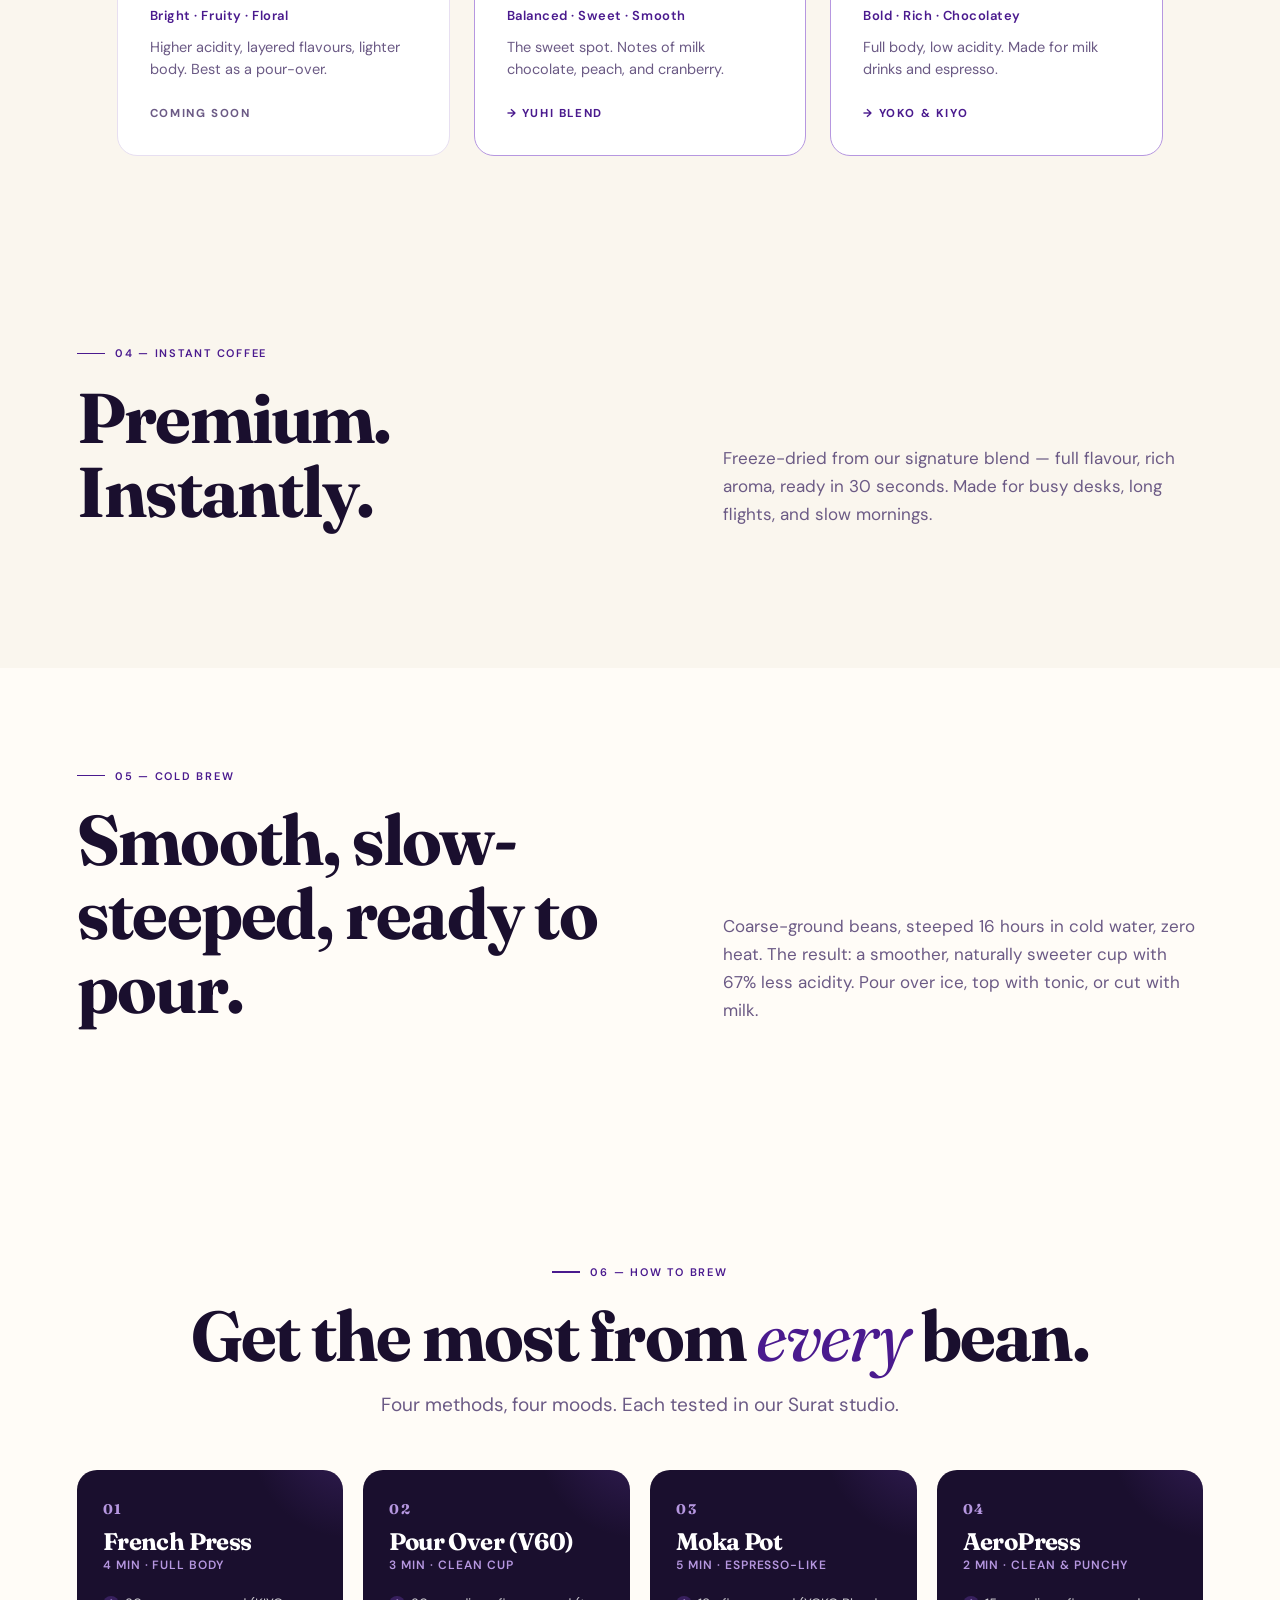
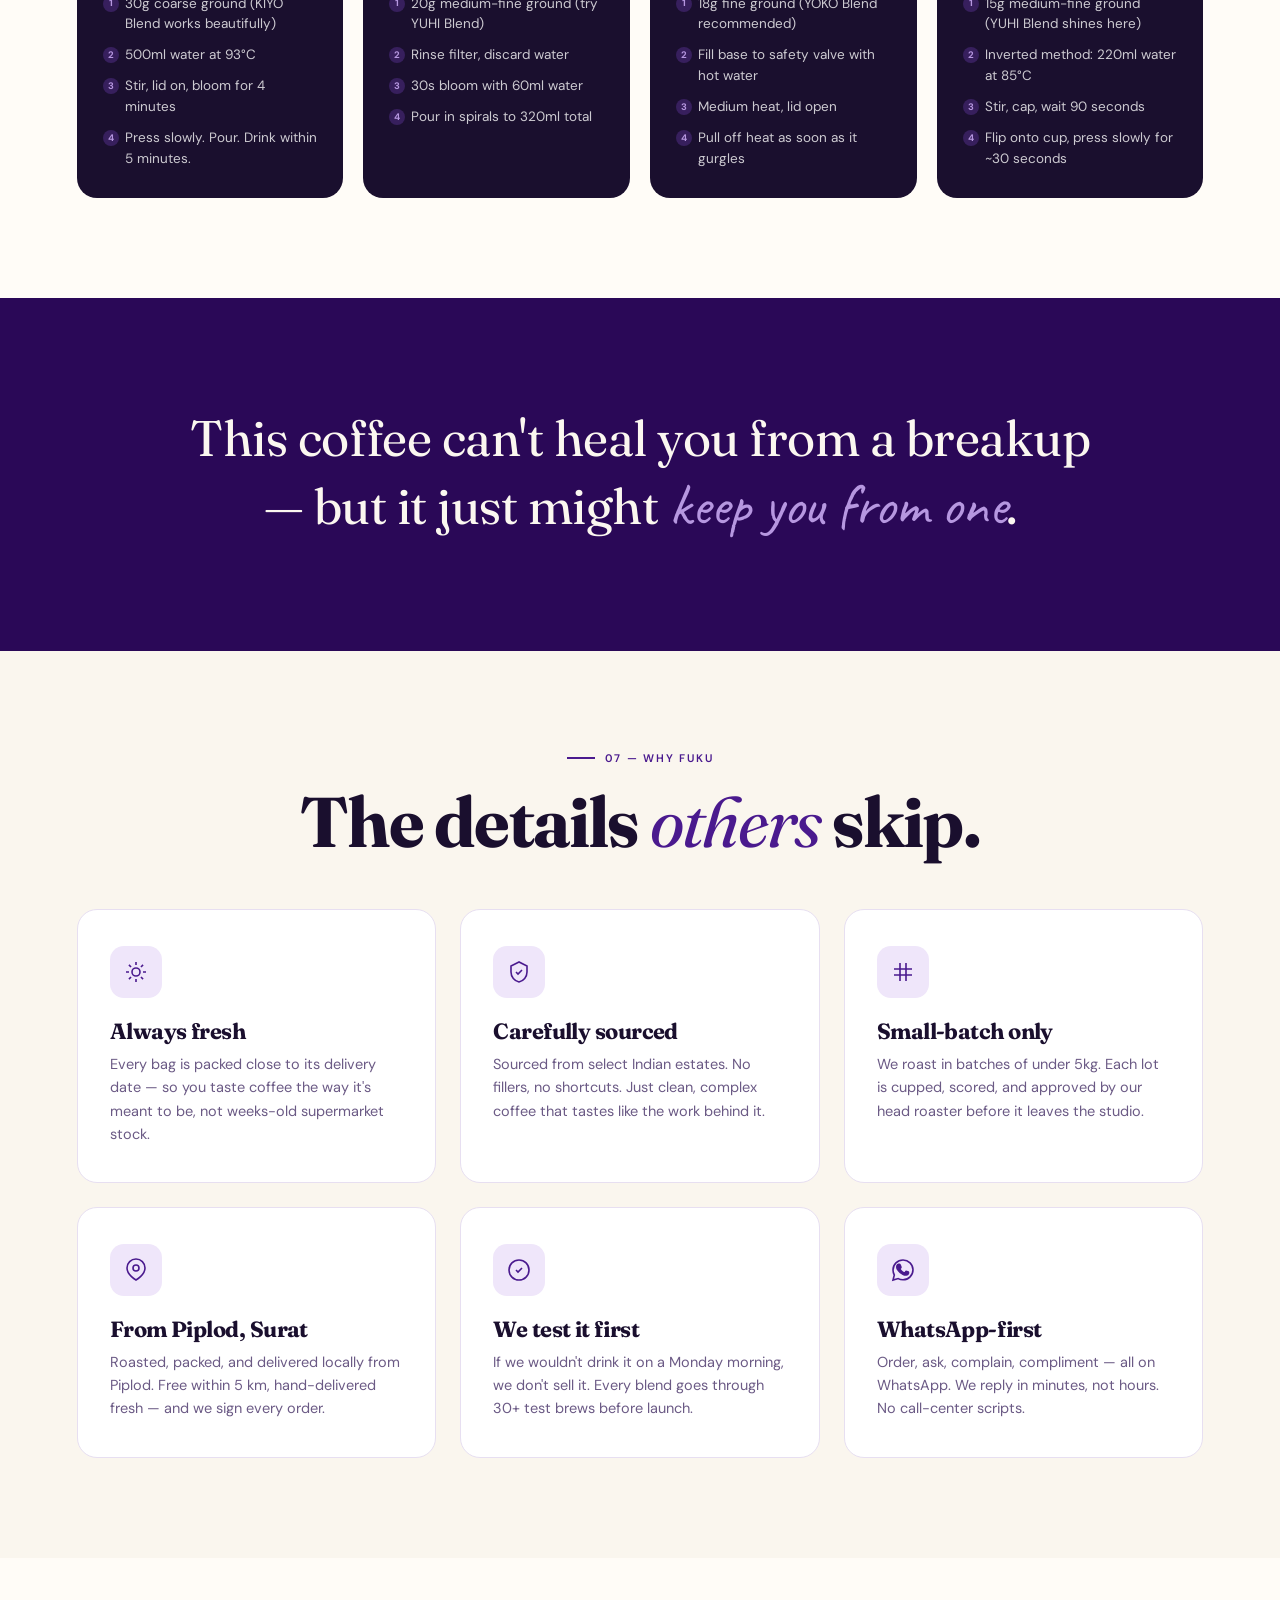
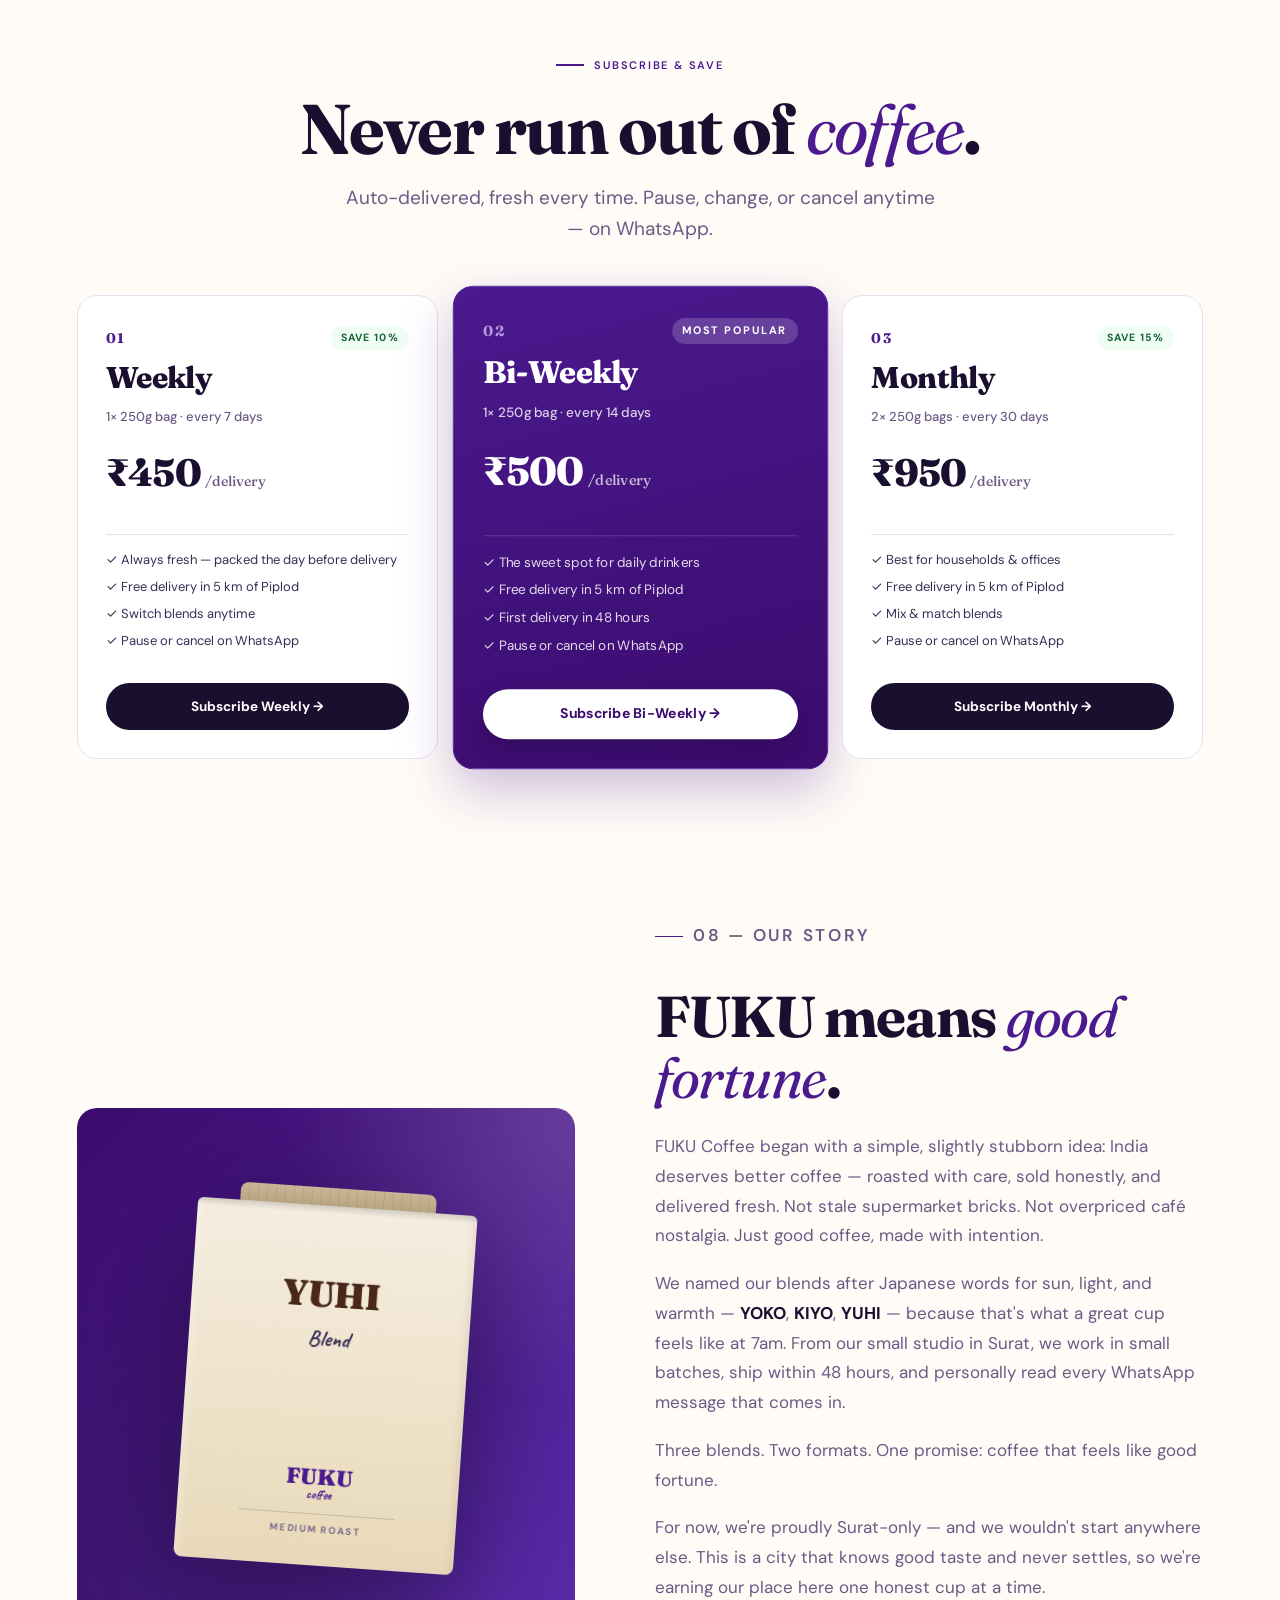
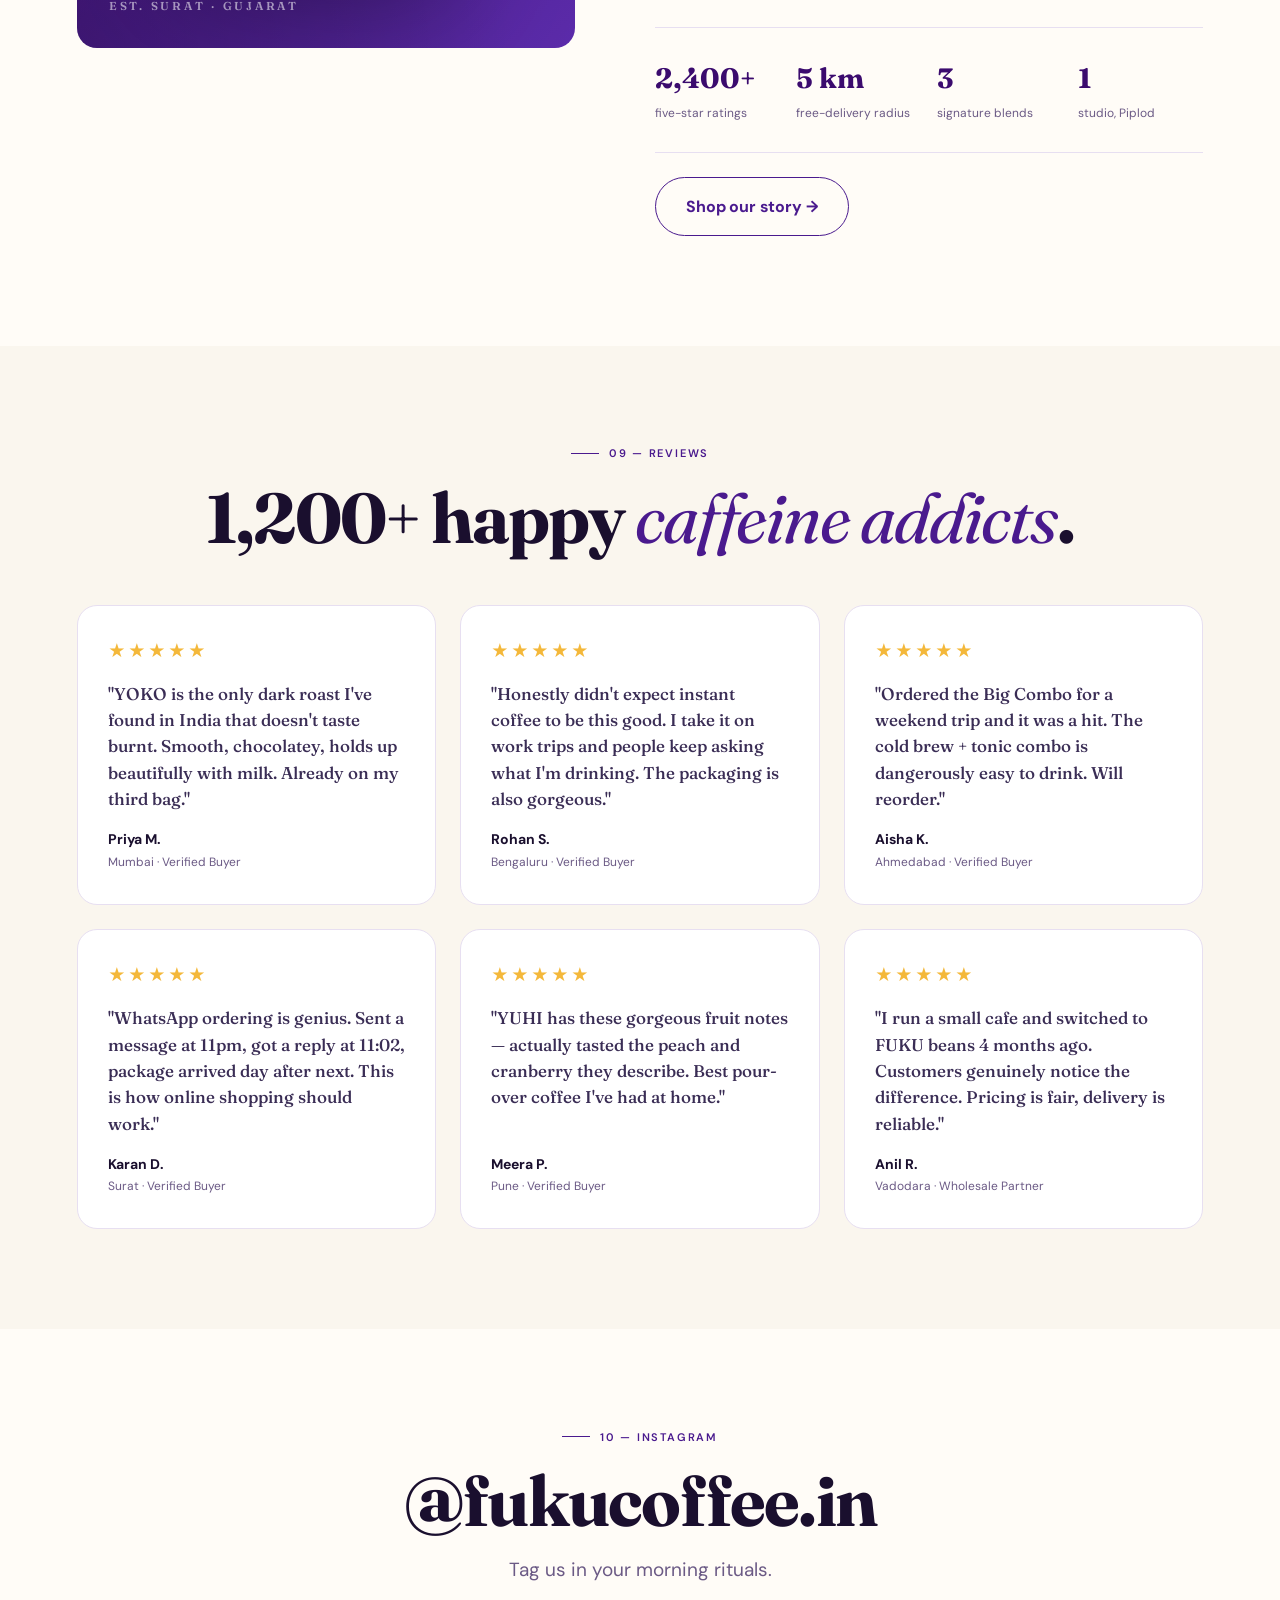
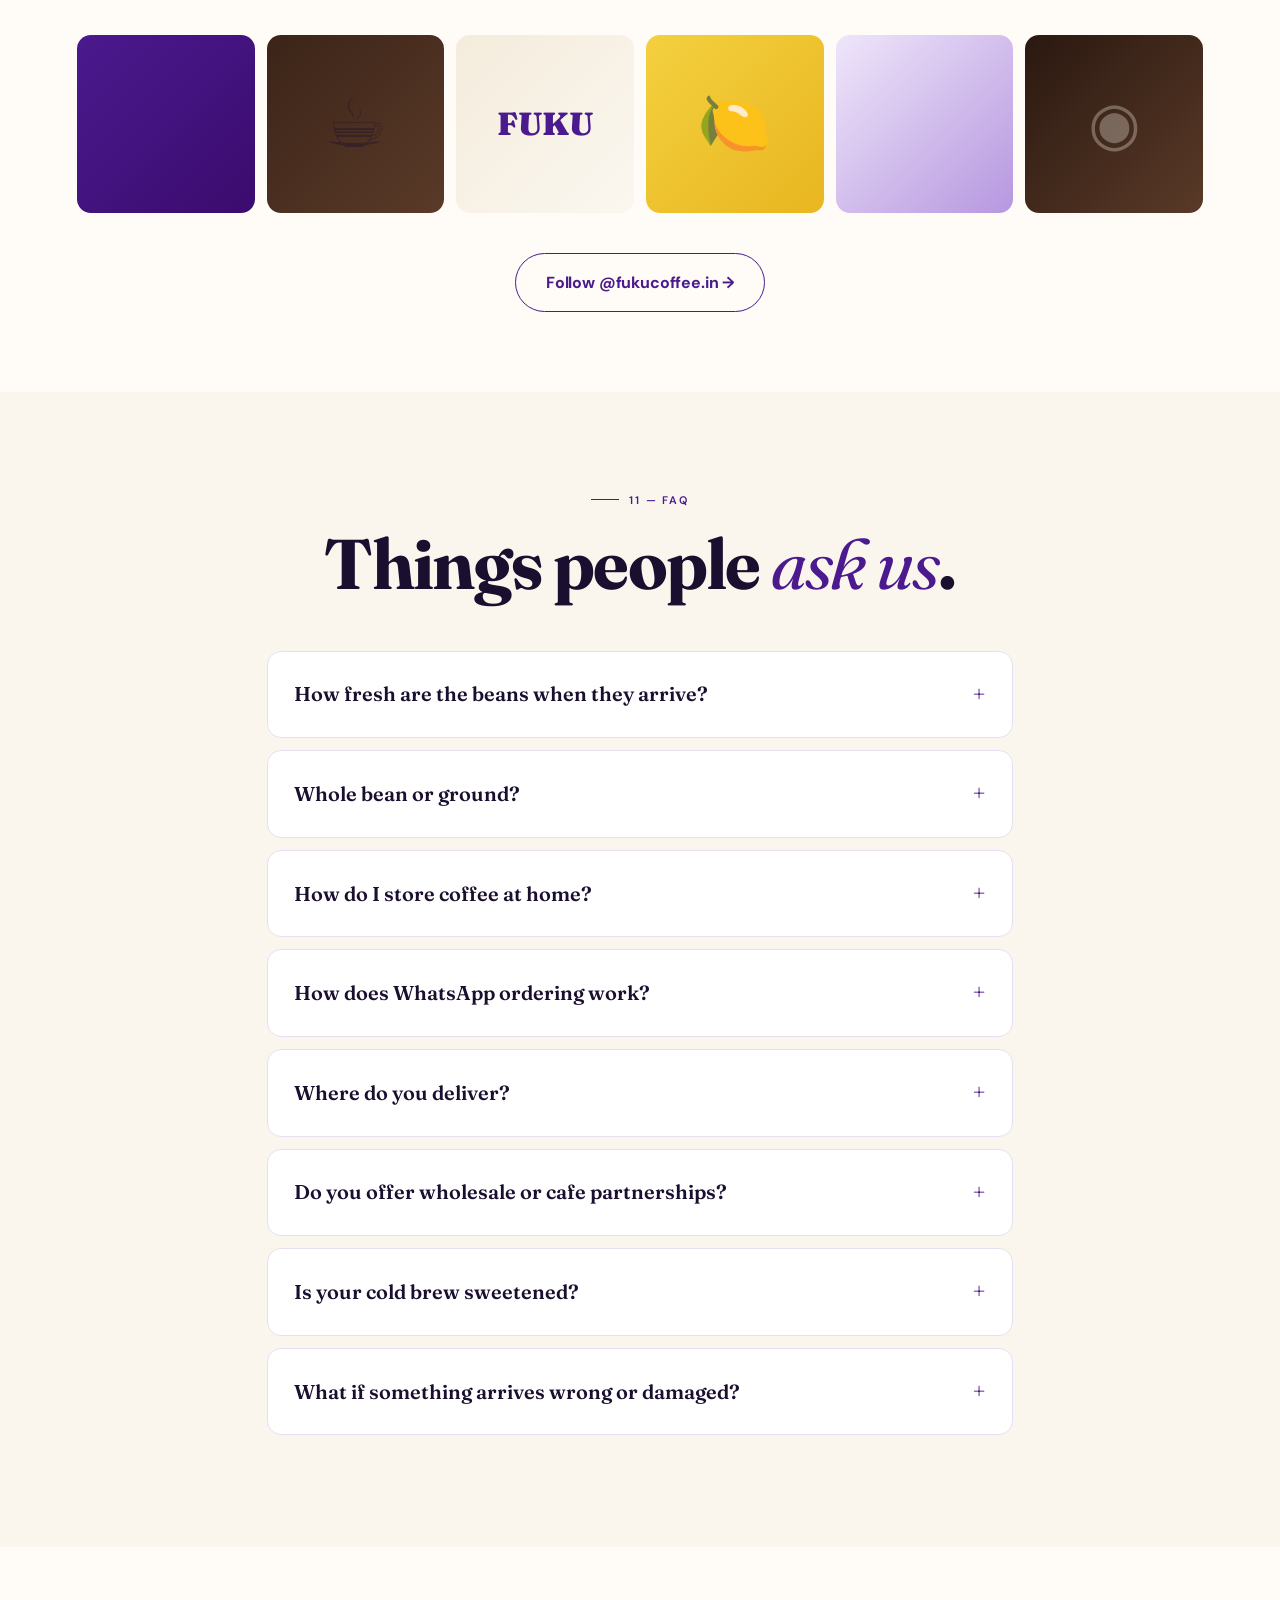
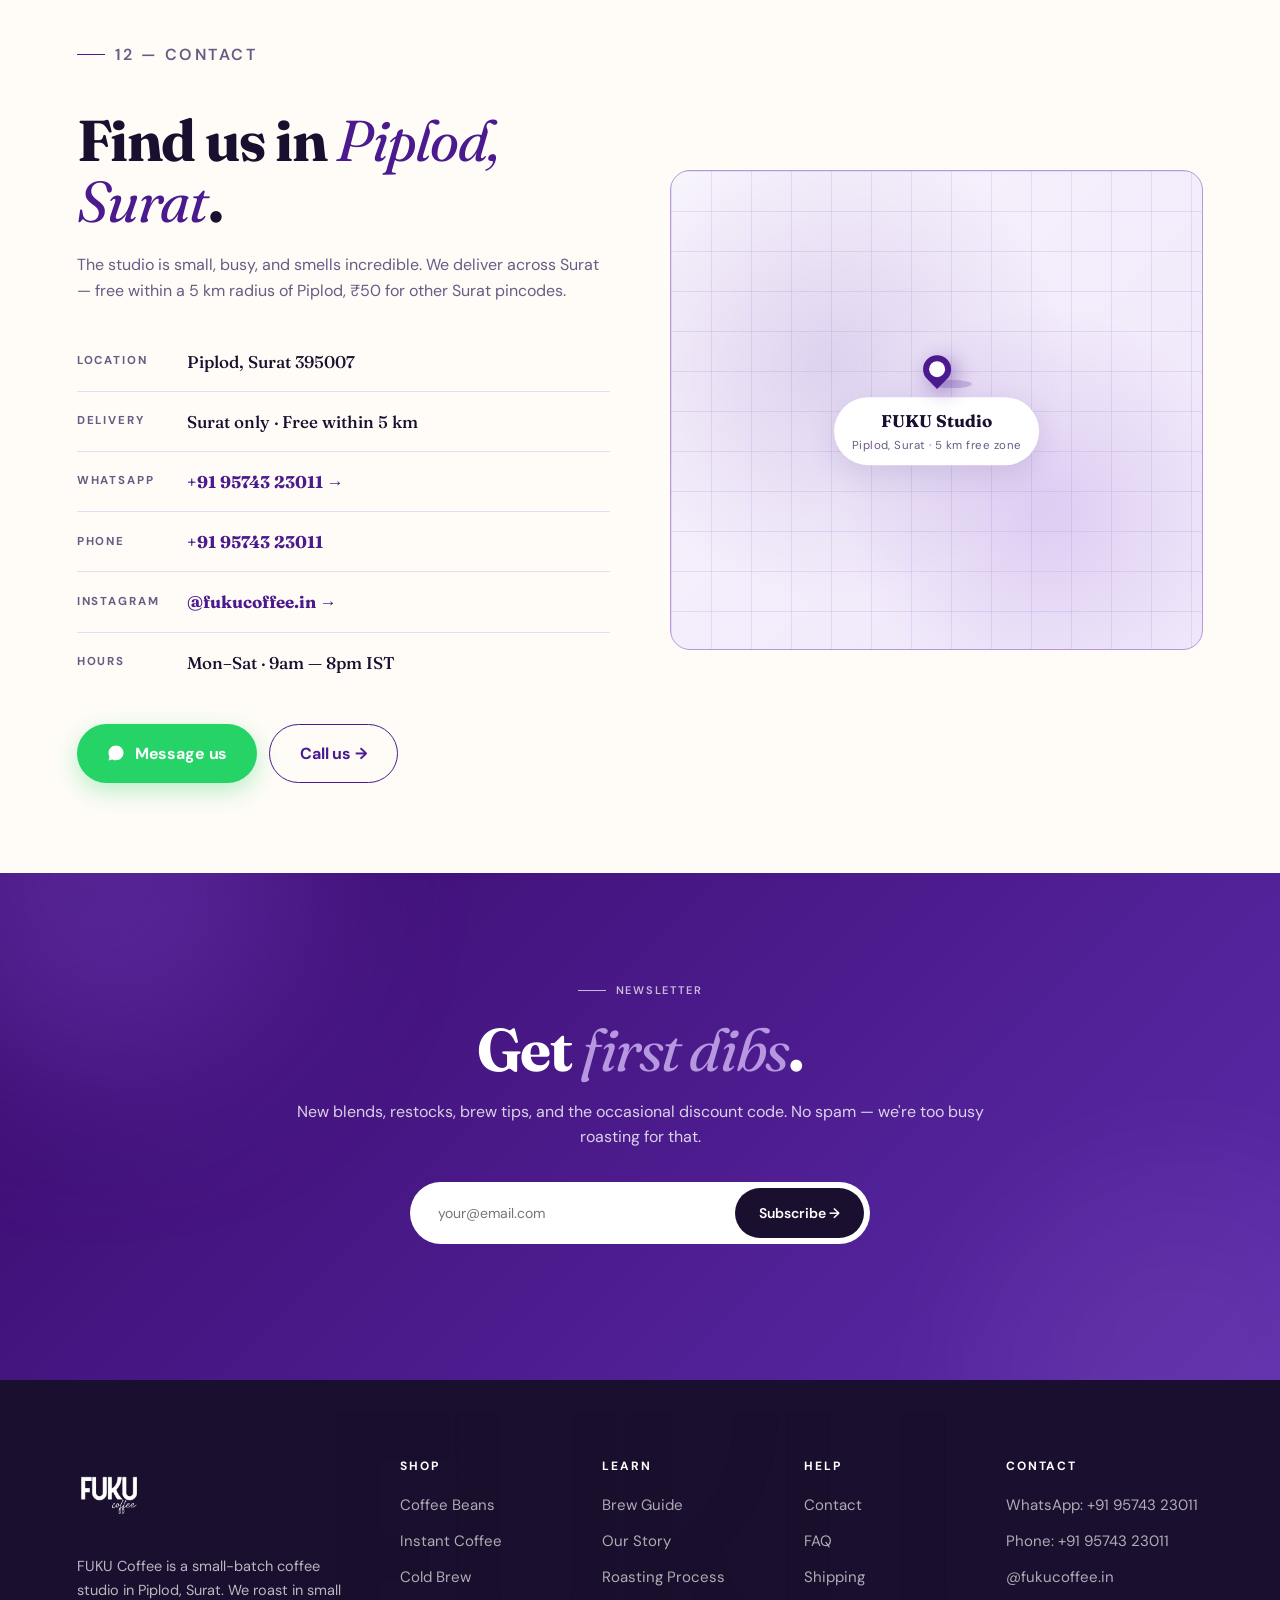
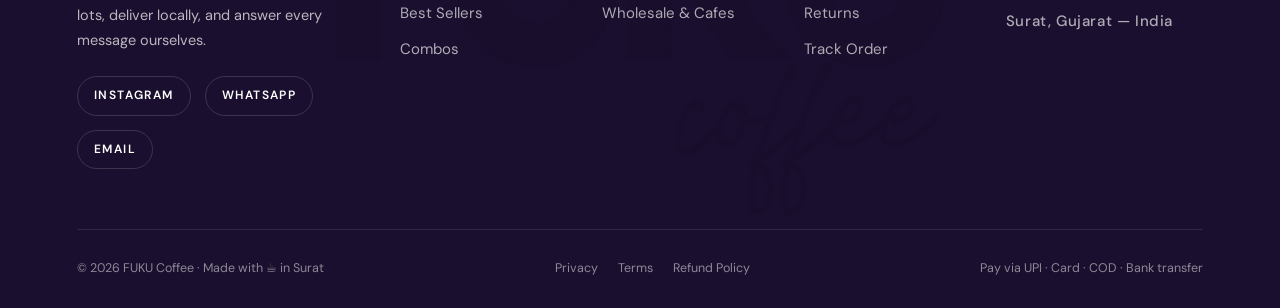
==== commit e08af2a0: "Add witty statement band ("can't heal a breakup…") New full-width purple statement band mid-page (be" ====
--- a/index.html
+++ b/index.html
@@ -363,6 +363,11 @@
       </ol>
     </article>
   </div>
+</section>
+
+<!-- STATEMENT BAND -->
+<section class="statement">
+  <p class="statement-line">This coffee can't heal you from a breakup — but it just might <em>keep you from one</em>.</p>
 </section>
 
 <!-- WHY FUKU -->
--- a/styles.css
+++ b/styles.css
@@ -634,6 +634,31 @@
   font-size: 15px;
   font-weight: 700;
   letter-spacing: 0.14em;
+}
+
+/* ============================================
+   STATEMENT BAND
+   ============================================ */
+.statement {
+  background: var(--purple-900);
+  color: var(--cream);
+  text-align: center;
+  padding: clamp(64px, 9vw, 110px) 6vw;
+}
+.statement-line {
+  max-width: 920px;
+  margin: 0 auto;
+  font-family: var(--font-disp);
+  font-weight: 400;
+  font-size: clamp(26px, 4.2vw, 50px);
+  line-height: 1.22;
+  letter-spacing: -0.01em;
+}
+.statement-line em {
+  font-family: var(--font-script);
+  font-style: normal;
+  color: var(--purple-300);
+  font-size: 1.18em;
 }
 
 /* ============================================
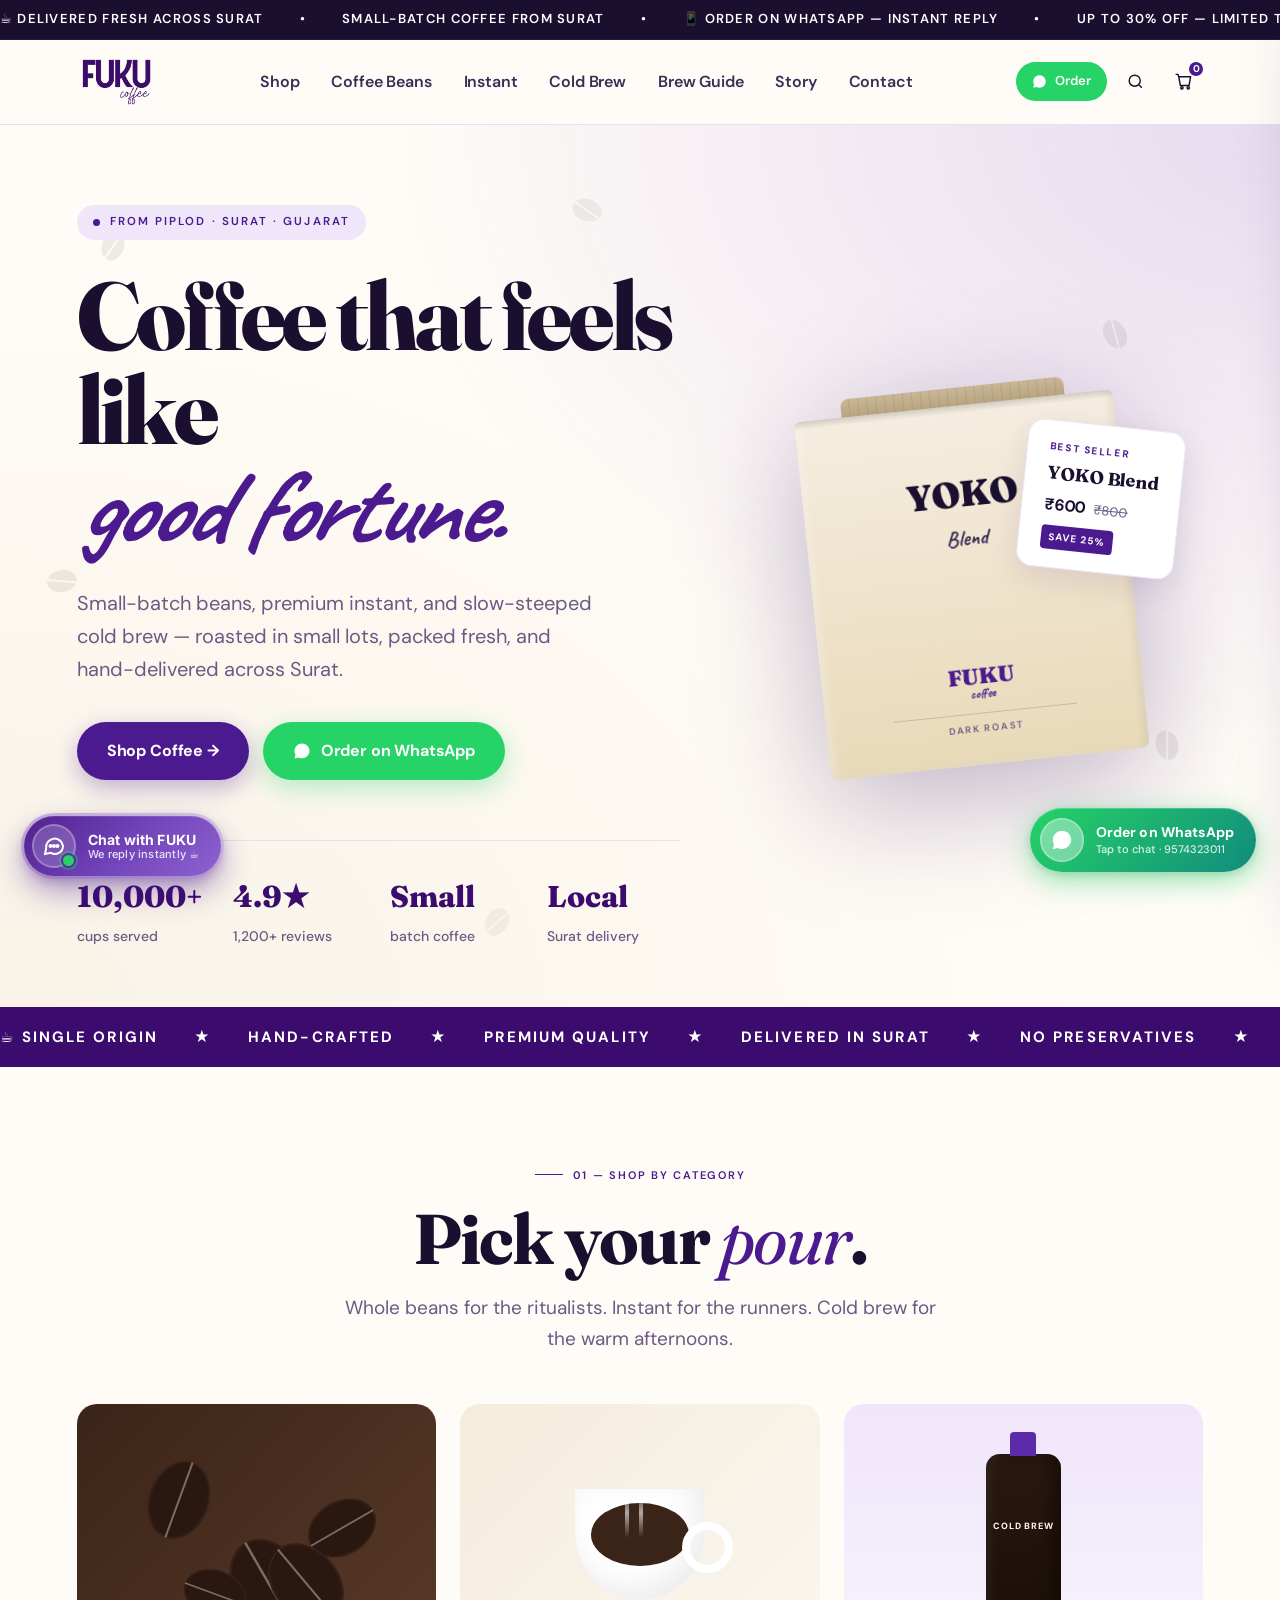
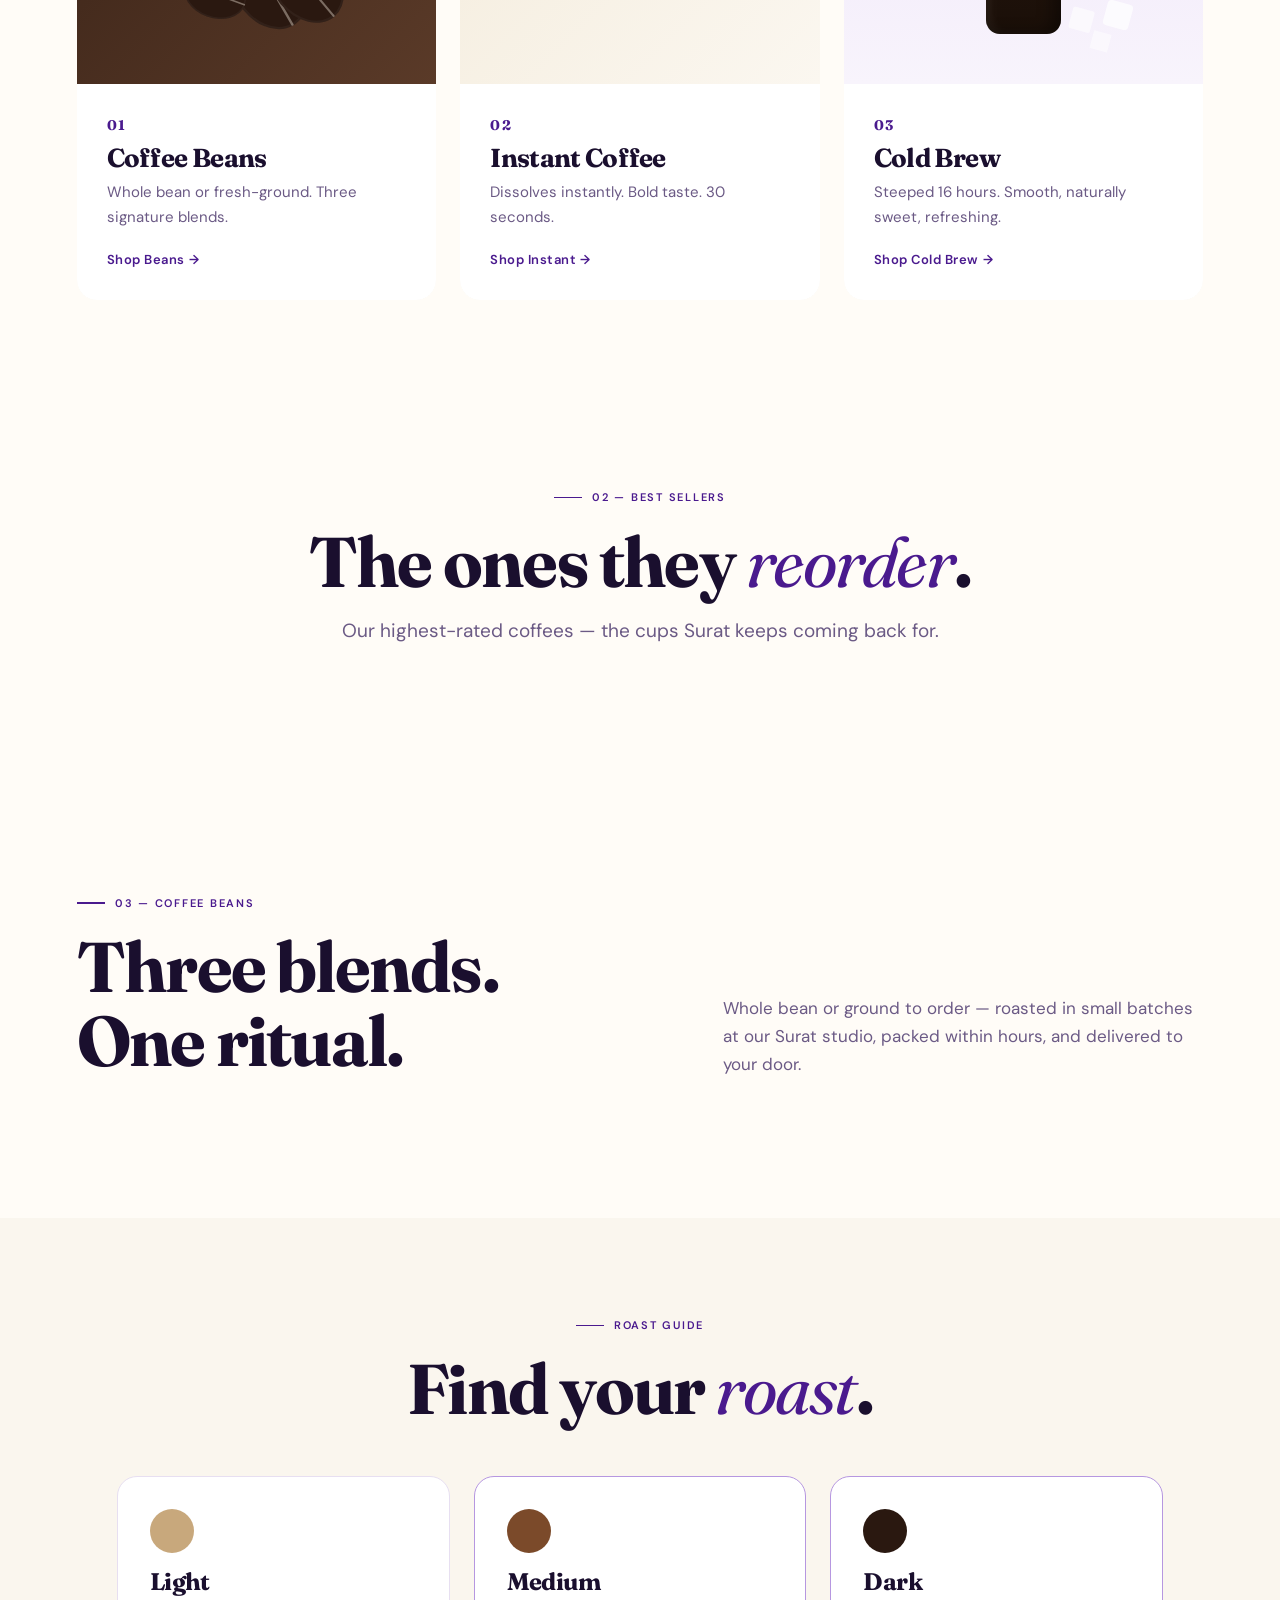
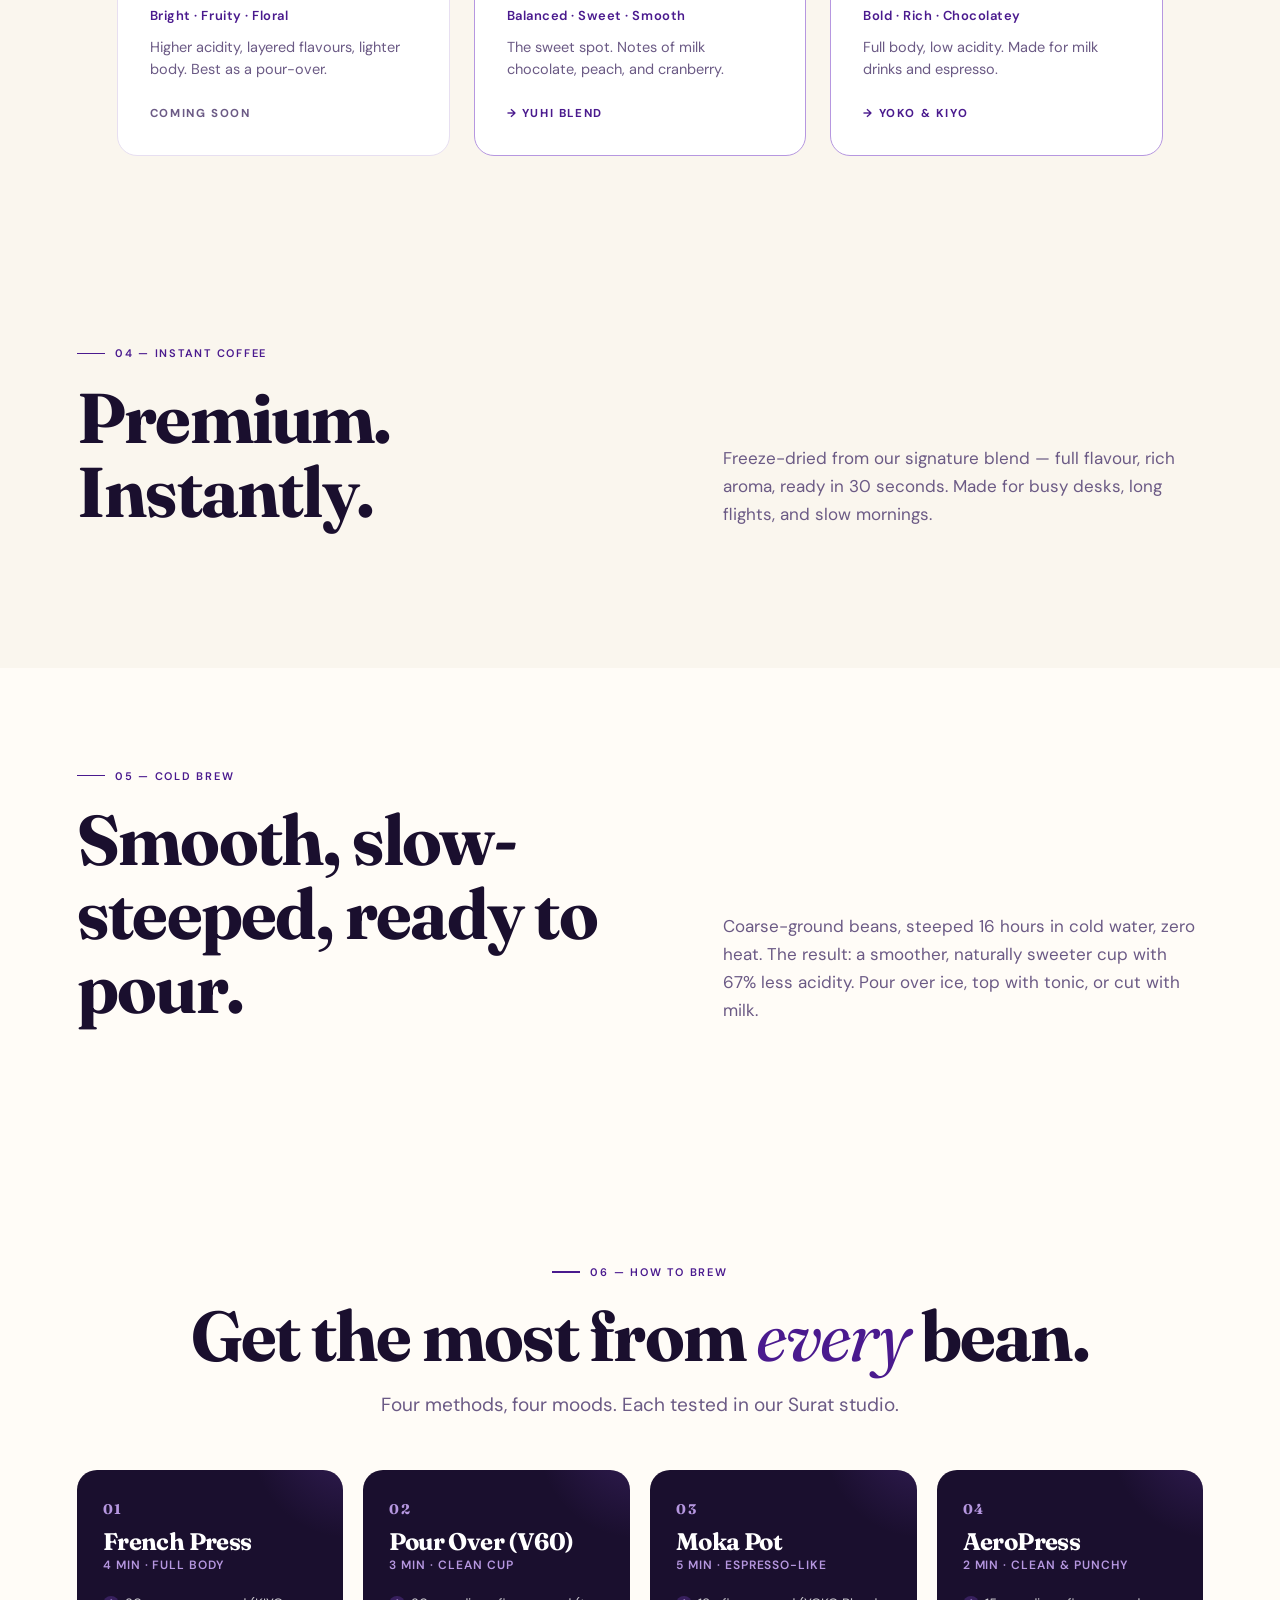
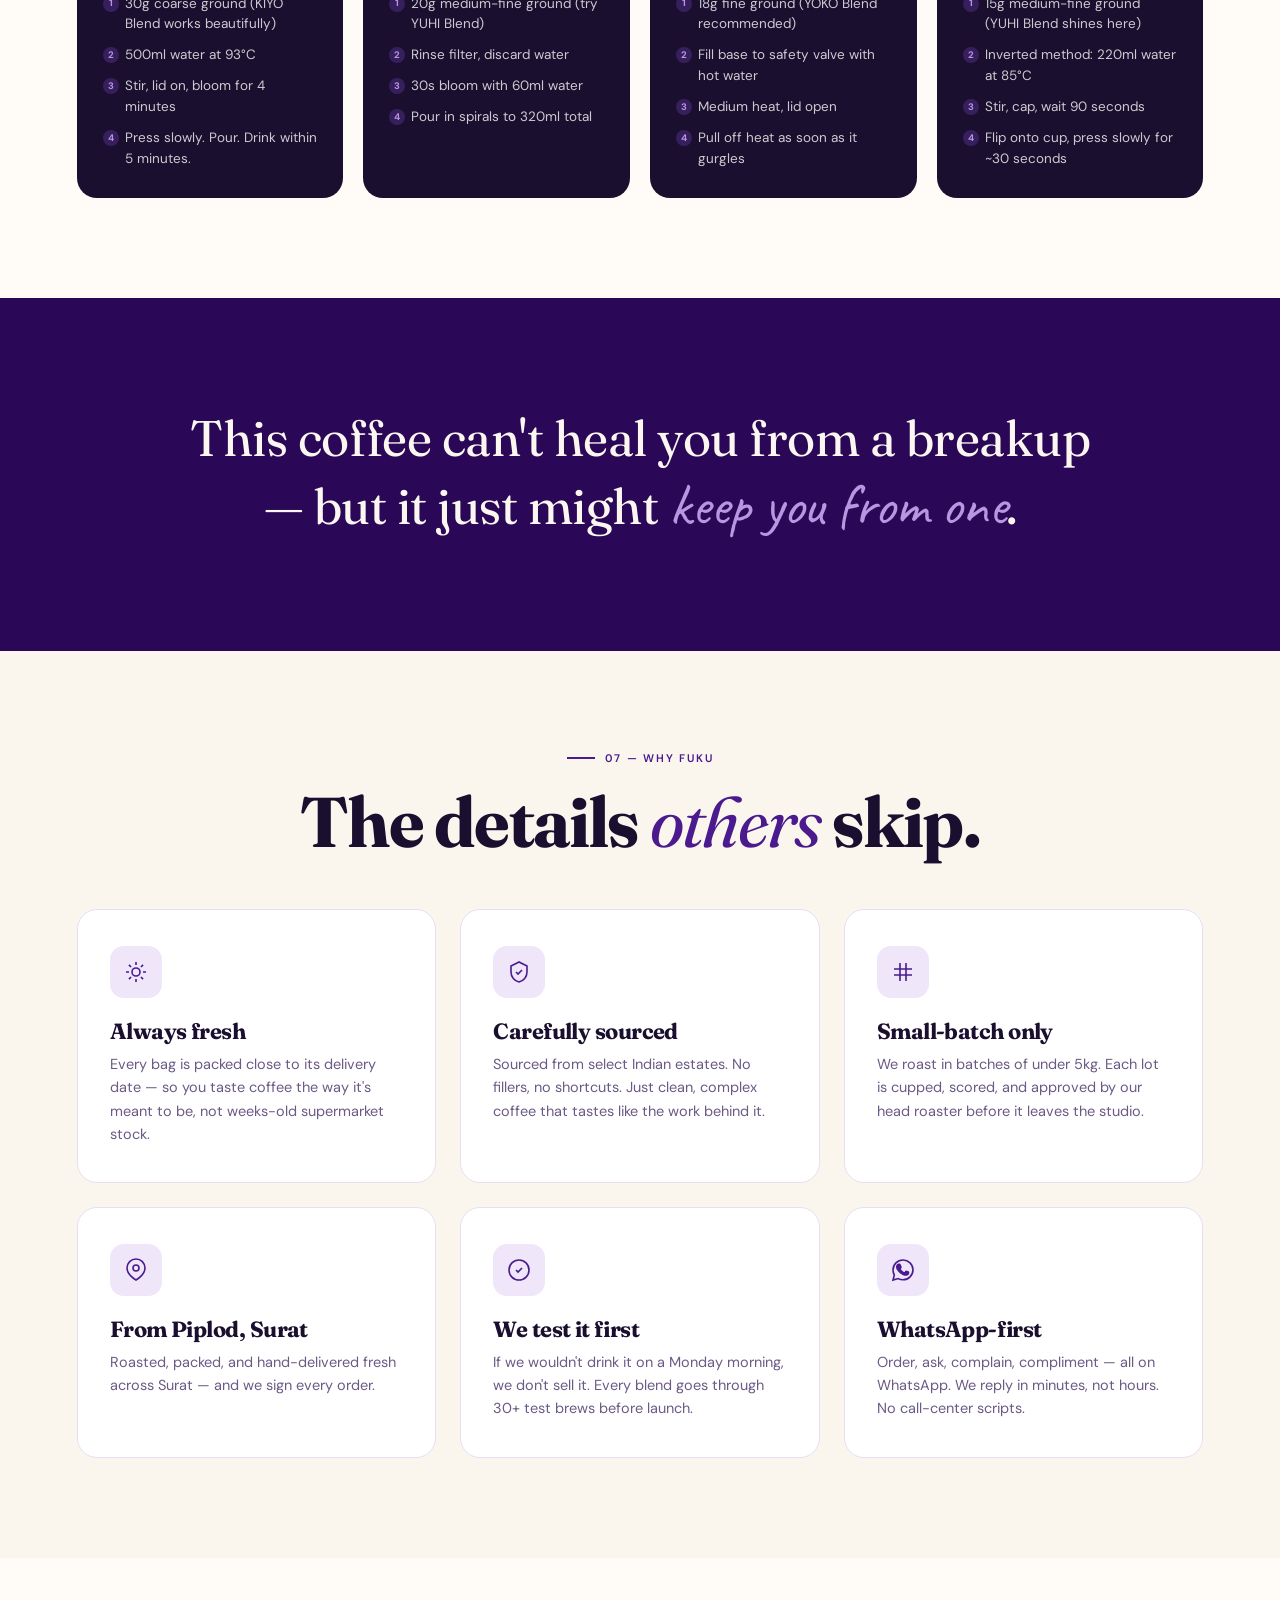
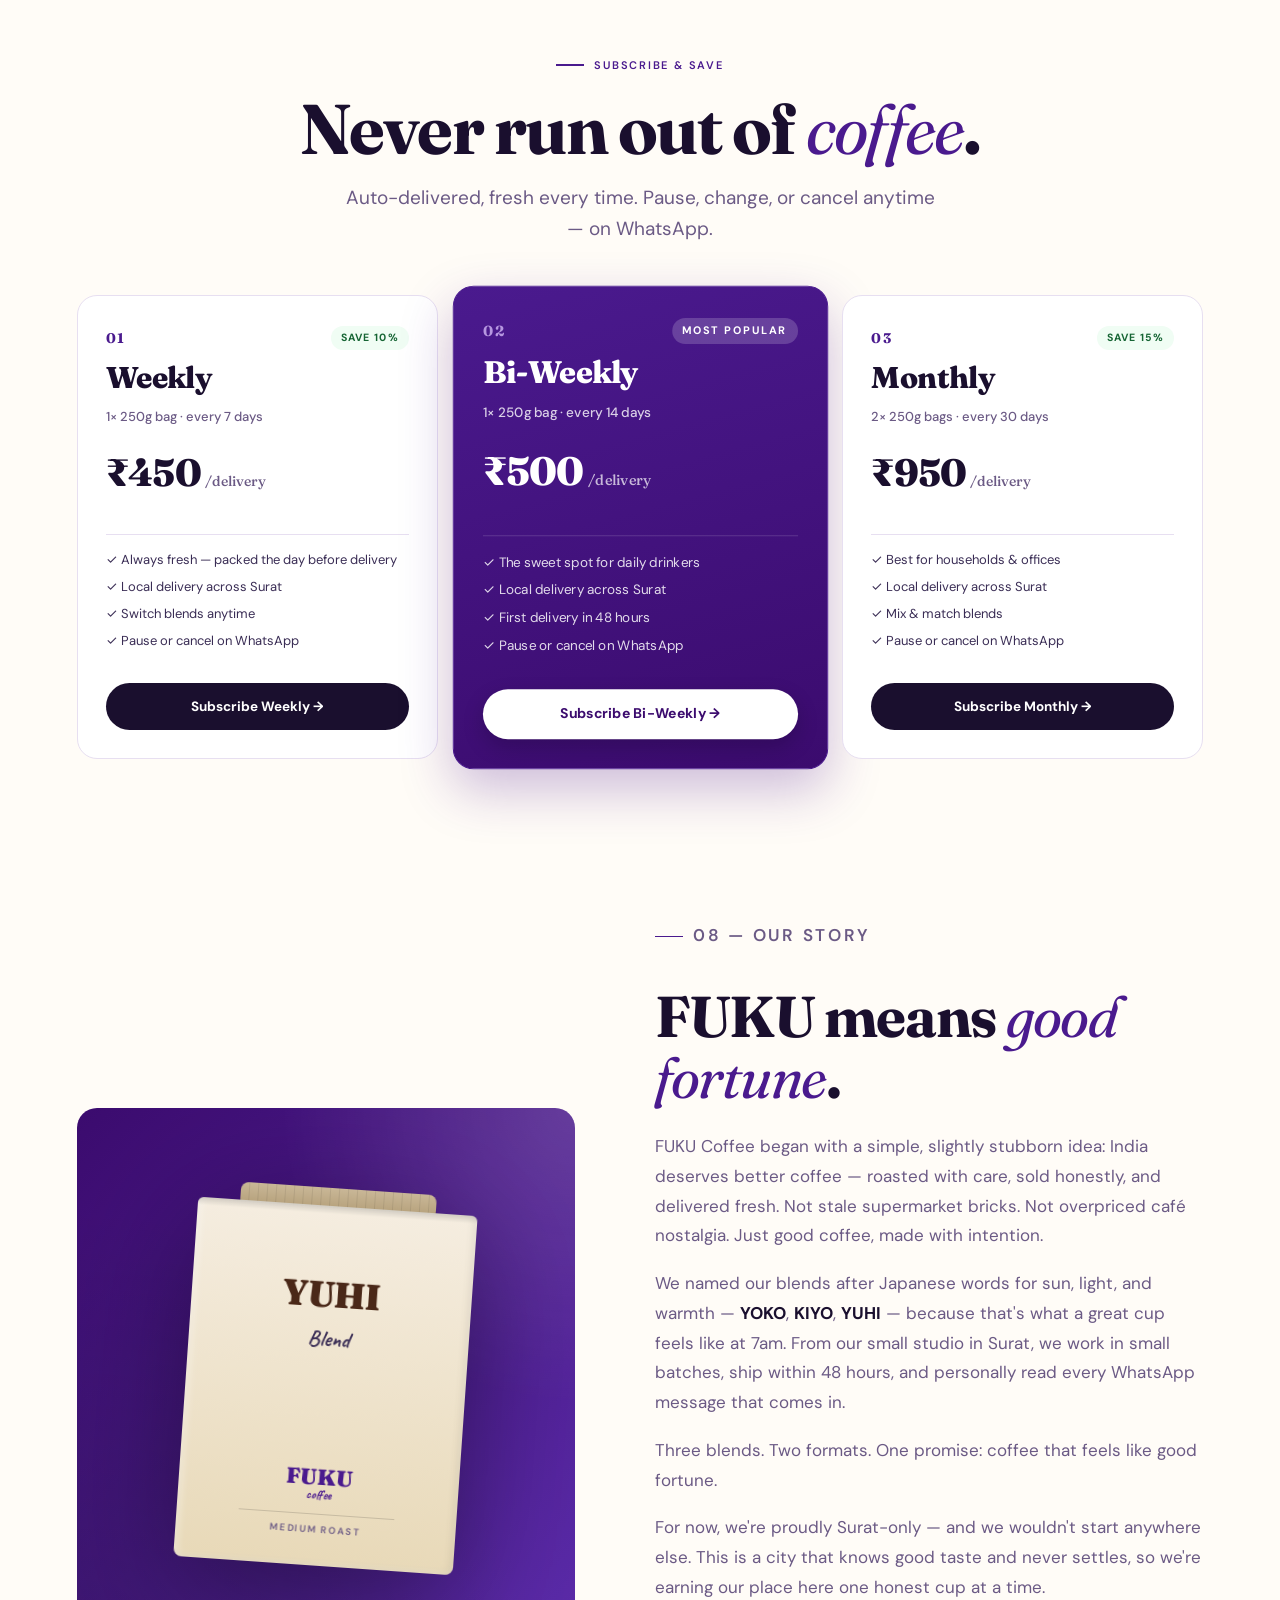
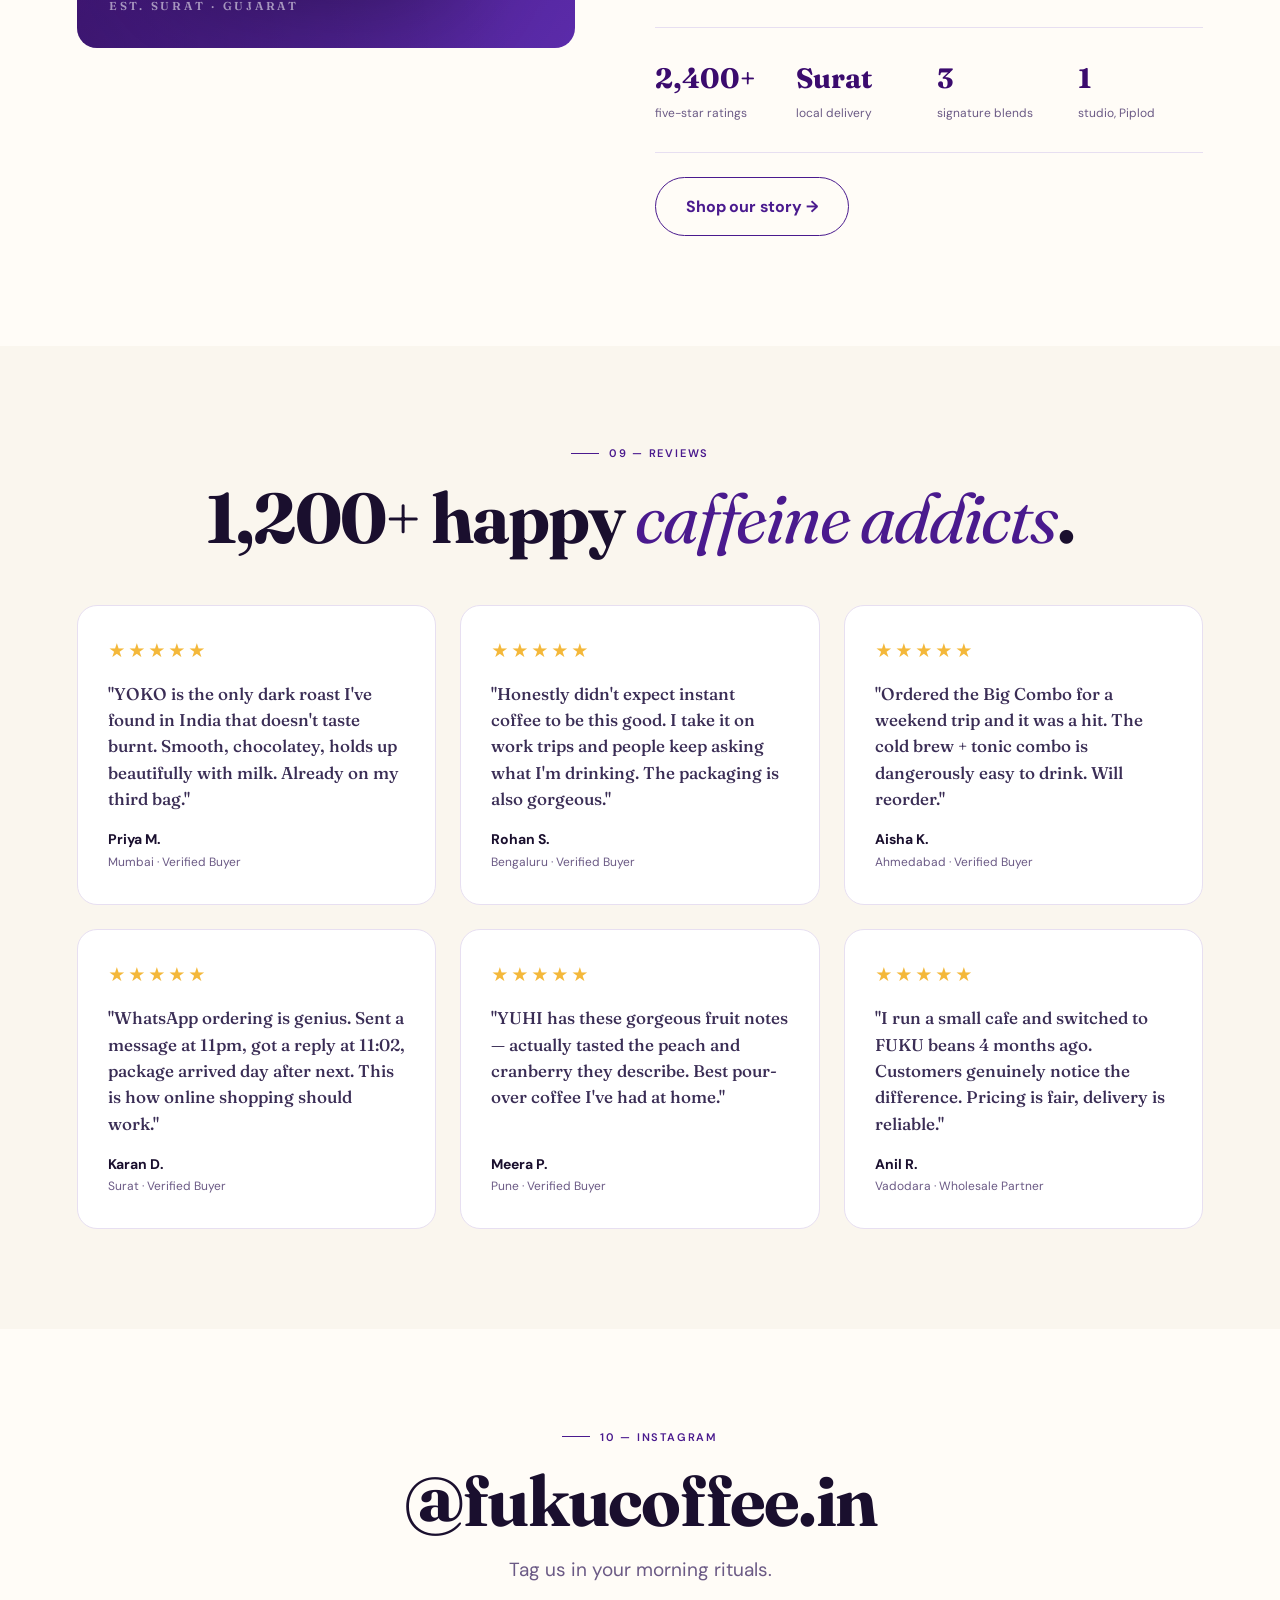
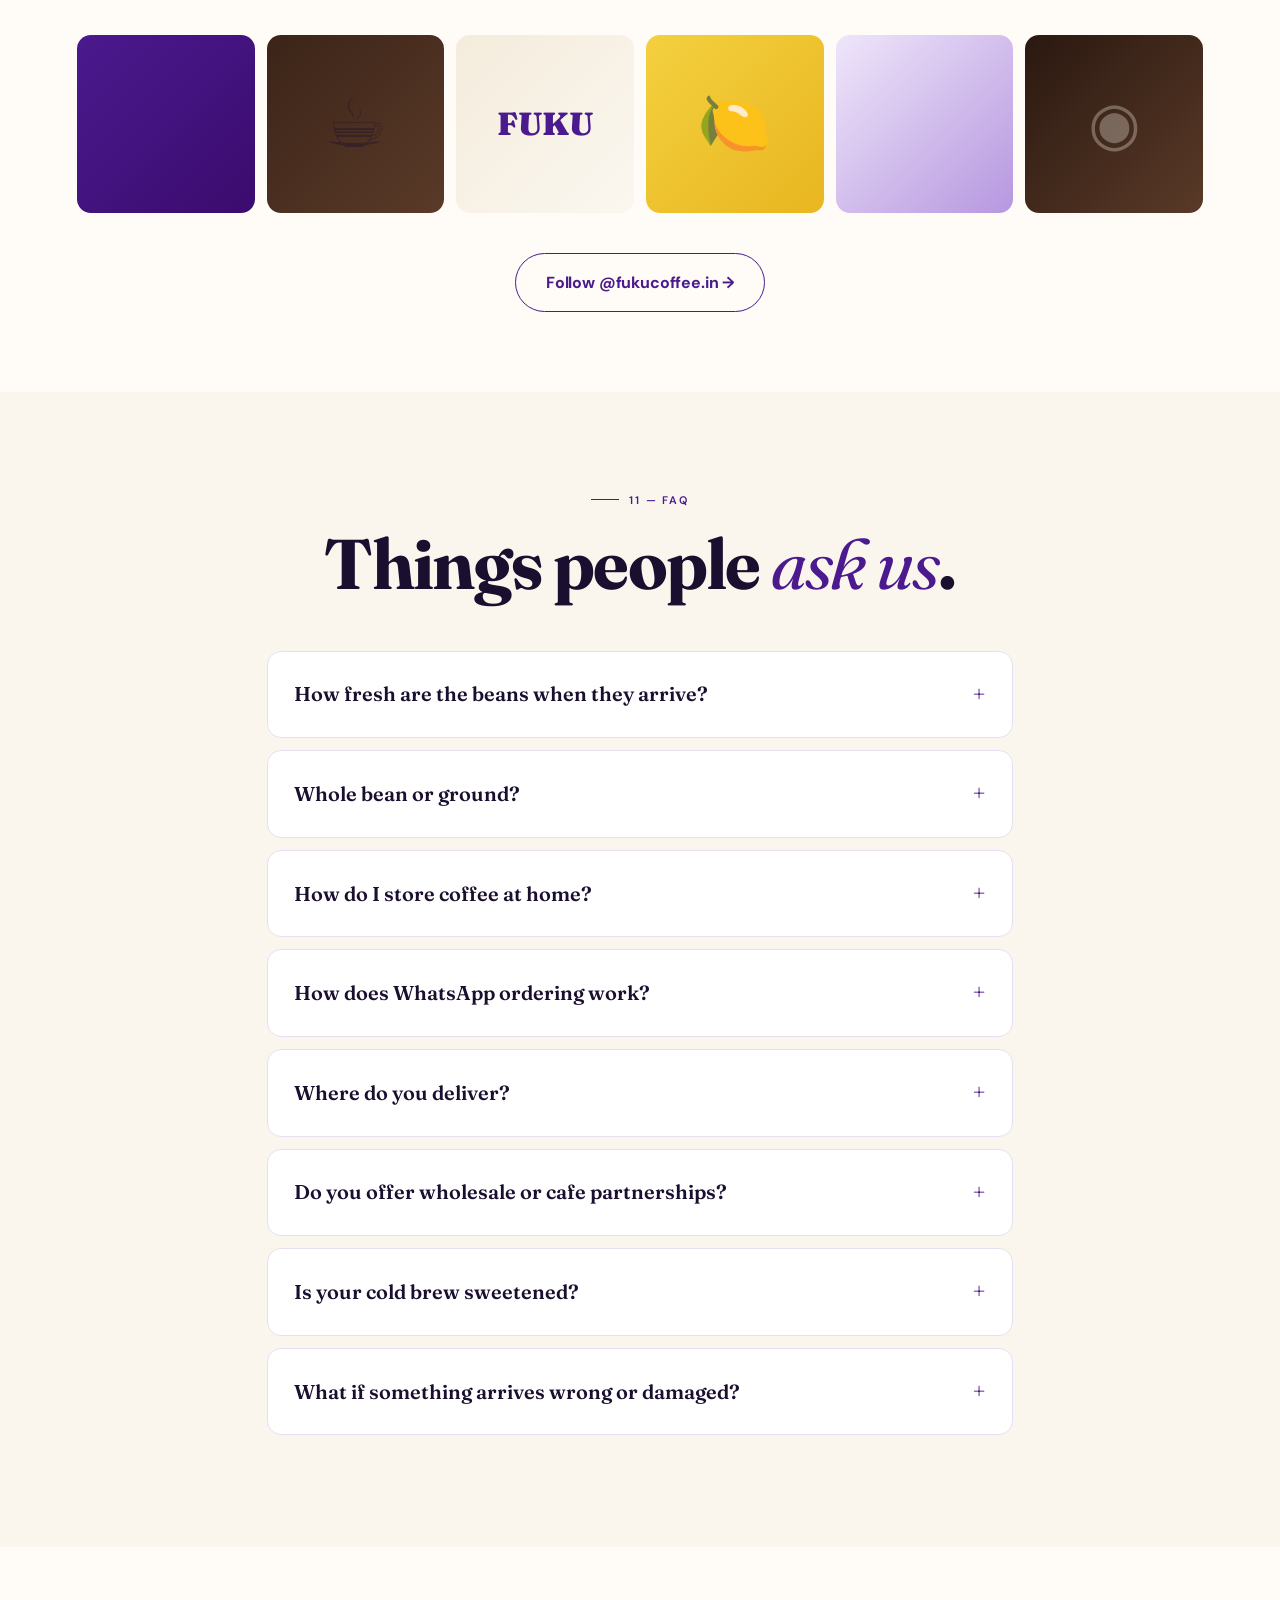
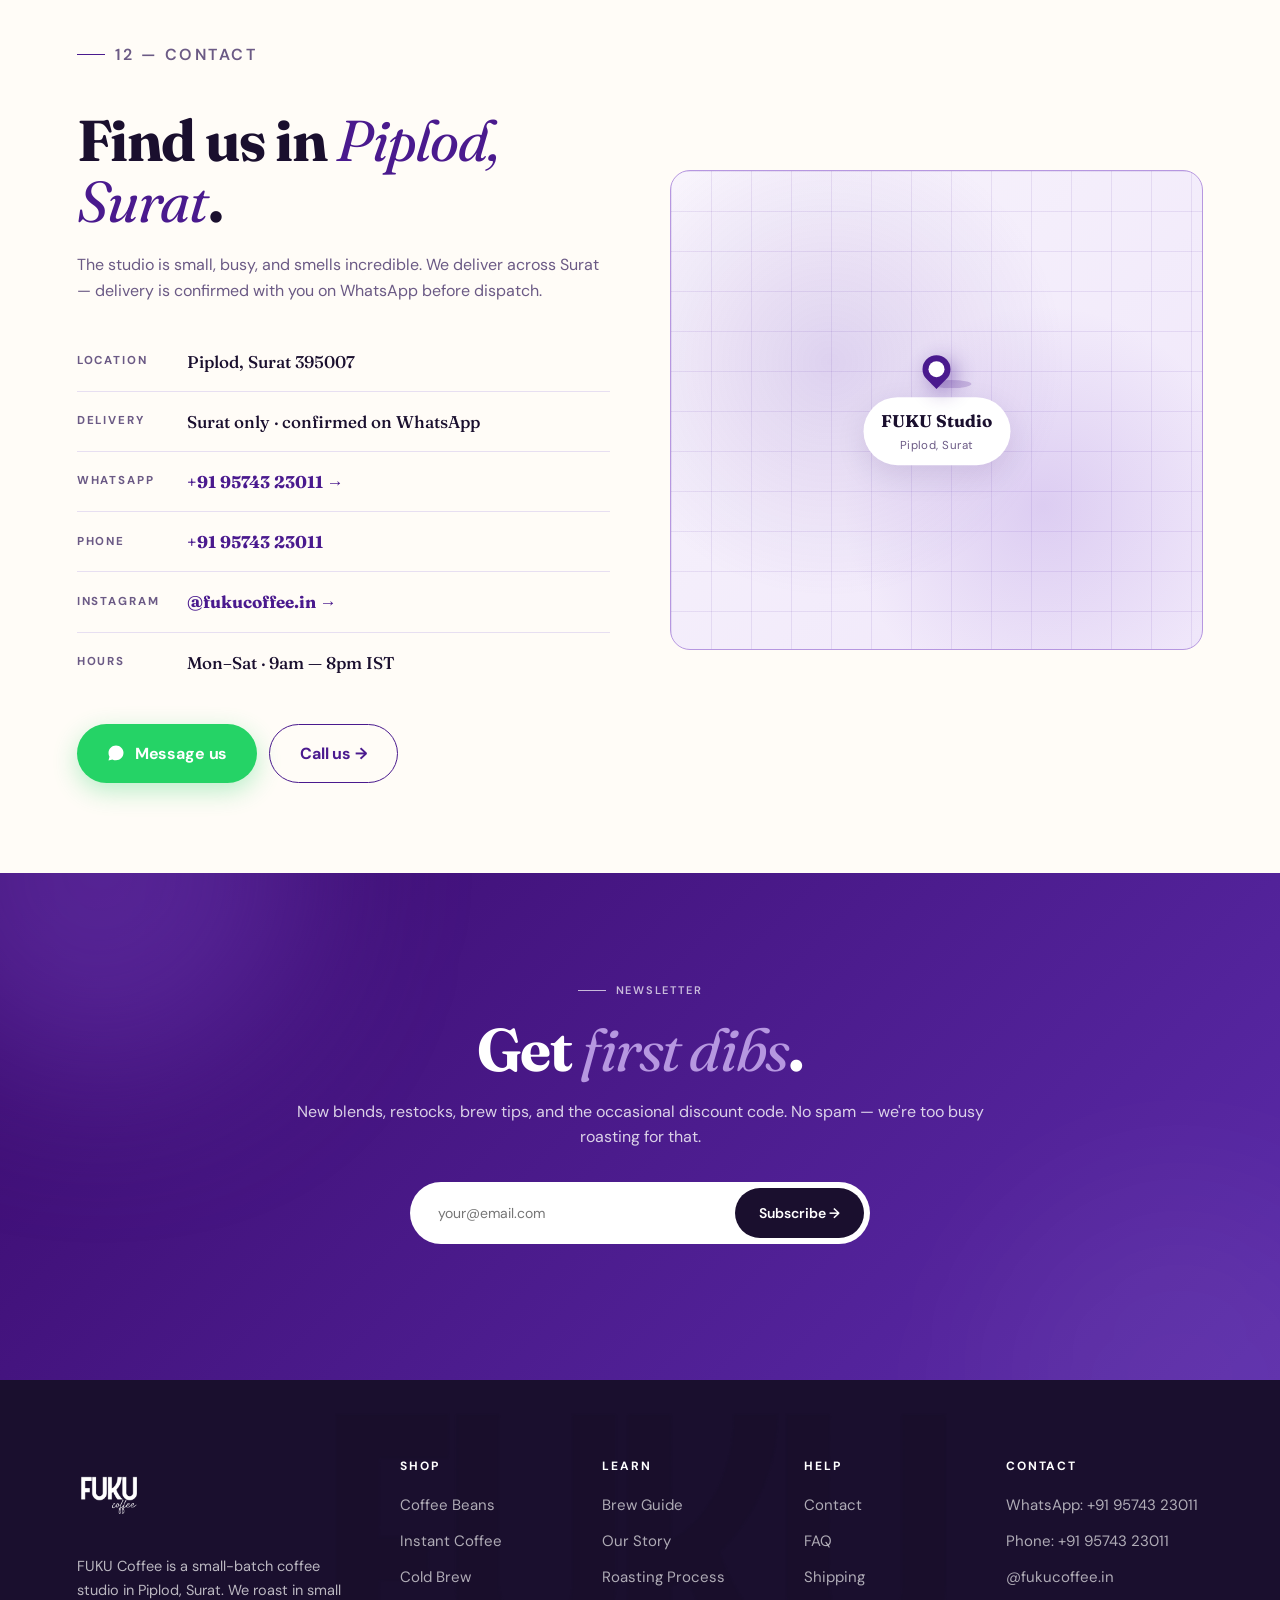
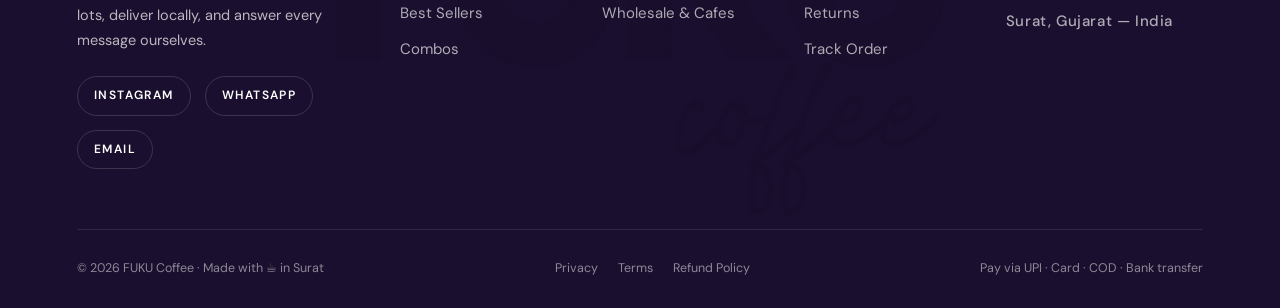
==== commit d656316d: "Remove free delivery + fixed ₹50 fee; delivery confirmed on WhatsApp New model: Surat-only, no free-" ====
--- a/index.html
+++ b/index.html
@@ -15,7 +15,7 @@
 <meta property="og:site_name" content="FUKU Coffee" />
 <meta property="og:url" content="https://fukucoffee.in/" />
 <meta property="og:title" content="FUKU Coffee — Small-Batch Coffee from Piplod, Surat" />
-<meta property="og:description" content="Small-batch beans, premium instant, and ready-to-drink cold brew. YOKO, KIYO & YUHI blends. Free delivery within 5 km of Piplod. Order on WhatsApp." />
+<meta property="og:description" content="Small-batch beans, premium instant, and ready-to-drink cold brew. YOKO, KIYO & YUHI blends. Delivered fresh across Surat. Order on WhatsApp." />
 <meta property="og:image" content="https://fukucoffee.in/assets/logo-purple.png" />
 <meta property="og:image:width" content="640" />
 <meta property="og:image:height" content="800" />
@@ -24,7 +24,7 @@
 <!-- Twitter Card -->
 <meta name="twitter:card" content="summary_large_image" />
 <meta name="twitter:title" content="FUKU Coffee — Small-Batch Coffee from Piplod, Surat" />
-<meta name="twitter:description" content="Premium beans, instant & cold brew. Free delivery within 5 km of Piplod, Surat. Order on WhatsApp." />
+<meta name="twitter:description" content="Premium beans, instant & cold brew. Delivered fresh across Surat. Order on WhatsApp." />
 <meta name="twitter:image" content="https://fukucoffee.in/assets/logo-purple.png" />
 
 <!-- JSON-LD: LocalBusiness for Google Maps / rich results -->
@@ -66,7 +66,7 @@
 <!-- ANNOUNCEMENT BAR -->
 <div class="announce">
   <div class="announce-track">
-    <span>☕ FREE DELIVERY WITHIN 5 KM OF PIPLOD, SURAT</span>
+    <span>☕ DELIVERED FRESH ACROSS SURAT</span>
     <span>•</span>
     <span>SMALL-BATCH COFFEE FROM SURAT</span>
     <span>•</span>
@@ -74,7 +74,7 @@
     <span>•</span>
     <span>UP TO 30% OFF — LIMITED TIME</span>
     <span>•</span>
-    <span>☕ FREE DELIVERY WITHIN 5 KM OF PIPLOD, SURAT</span>
+    <span>☕ DELIVERED FRESH ACROSS SURAT</span>
     <span>•</span>
     <span>SMALL-BATCH COFFEE FROM SURAT</span>
     <span>•</span>
@@ -131,7 +131,7 @@
       Coffee that feels like<br/>
       <span class="hero-cursive">good fortune.</span>
     </h1>
-    <p class="hero-sub">Small-batch beans, premium instant, and slow-steeped cold brew — roasted in small lots, packed fresh, and hand-delivered across Surat. Free within 5 km of Piplod.</p>
+    <p class="hero-sub">Small-batch beans, premium instant, and slow-steeped cold brew — roasted in small lots, packed fresh, and hand-delivered across Surat.</p>
     <div class="hero-cta">
       <a href="#shop" class="btn btn-primary">Shop Coffee →</a>
       <a href="https://wa.me/919574323011" target="_blank" class="btn btn-wa" rel="noopener noreferrer">
@@ -143,7 +143,7 @@
       <li><strong>10,000+</strong><span>cups served</span></li>
       <li><strong>4.9★</strong><span>1,200+ reviews</span></li>
       <li><strong>Small</strong><span>batch coffee</span></li>
-      <li><strong>Free</strong><span>delivery in 5 km</span></li>
+      <li><strong>Local</strong><span>Surat delivery</span></li>
     </ul>
   </div>
   <div class="hero-card hero-card-product">
@@ -403,7 +403,7 @@
         <svg viewBox="0 0 24 24" fill="none" stroke="currentColor" stroke-width="1.6"><path d="M21 10c0 7-9 12-9 12s-9-5-9-12a9 9 0 0 1 18 0Z"/><circle cx="12" cy="10" r="3"/></svg>
       </div>
       <h4>From Piplod, Surat</h4>
-      <p>Roasted, packed, and delivered locally from Piplod. Free within 5 km, hand-delivered fresh — and we sign every order.</p>
+      <p>Roasted, packed, and hand-delivered fresh across Surat — and we sign every order.</p>
     </div>
     <div class="why-card">
       <div class="why-icon">
@@ -441,7 +441,7 @@
       <div class="sub-price">₹450<span>/delivery</span></div>
       <ul class="sub-perks">
         <li>✓ Always fresh — packed the day before delivery</li>
-        <li>✓ Free delivery in 5 km of Piplod</li>
+        <li>✓ Local delivery across Surat</li>
         <li>✓ Switch blends anytime</li>
         <li>✓ Pause or cancel on WhatsApp</li>
       </ul>
@@ -458,7 +458,7 @@
       <div class="sub-price">₹500<span>/delivery</span></div>
       <ul class="sub-perks">
         <li>✓ The sweet spot for daily drinkers</li>
-        <li>✓ Free delivery in 5 km of Piplod</li>
+        <li>✓ Local delivery across Surat</li>
         <li>✓ First delivery in 48 hours</li>
         <li>✓ Pause or cancel on WhatsApp</li>
       </ul>
@@ -475,7 +475,7 @@
       <div class="sub-price">₹950<span>/delivery</span></div>
       <ul class="sub-perks">
         <li>✓ Best for households &amp; offices</li>
-        <li>✓ Free delivery in 5 km of Piplod</li>
+        <li>✓ Local delivery across Surat</li>
         <li>✓ Mix &amp; match blends</li>
         <li>✓ Pause or cancel on WhatsApp</li>
       </ul>
@@ -508,7 +508,7 @@
       <p>For now, we're proudly Surat-only — and we wouldn't start anywhere else. This is a city that knows good taste and never settles, so we're earning our place here one honest cup at a time.</p>
       <div class="story-stats">
         <div><strong>2,400+</strong><span>five-star ratings</span></div>
-        <div><strong>5 km</strong><span>free-delivery radius</span></div>
+        <div><strong>Surat</strong><span>local delivery</span></div>
         <div><strong>3</strong><span>signature blends</span></div>
         <div><strong>1</strong><span>studio, Piplod</span></div>
       </div>
@@ -602,7 +602,7 @@
     </details>
     <details>
       <summary>Where do you deliver?</summary>
-      <p>We currently deliver <strong>only in Surat</strong>. Delivery is <strong>free within a 5 km radius of Piplod</strong> (covers Piplod, Vesu, Citylight, Athwa). Other Surat pincodes: a small ₹50 delivery fee. Outside Surat? Message us on WhatsApp — we can arrange a courier and confirm the cost with you before dispatch.</p>
+      <p>We currently deliver <strong>only in Surat</strong>. Delivery is charged based on your location — we'll confirm the exact cost with you on WhatsApp before dispatch. Outside Surat? Message us and we can arrange a courier and confirm the cost before sending.</p>
     </details>
     <details>
       <summary>Do you offer wholesale or cafe partnerships?</summary>
@@ -625,7 +625,7 @@
     <div class="visit-info">
       <p class="eyebrow"><span class="dash"></span> 12 — Contact</p>
       <h2>Find us in <em>Piplod, Surat</em>.</h2>
-      <p>The studio is small, busy, and smells incredible. We deliver across Surat — free within a 5 km radius of Piplod, ₹50 for other Surat pincodes.</p>
+      <p>The studio is small, busy, and smells incredible. We deliver across Surat — delivery is confirmed with you on WhatsApp before dispatch.</p>
       <ul class="visit-list">
         <li>
           <span class="vl-label">Location</span>
@@ -633,7 +633,7 @@
         </li>
         <li>
           <span class="vl-label">Delivery</span>
-          <span class="vl-value">Surat only · Free within 5 km</span>
+          <span class="vl-value">Surat only · confirmed on WhatsApp</span>
         </li>
         <li>
           <span class="vl-label">WhatsApp</span>
@@ -663,7 +663,7 @@
     <div class="visit-map">
       <div class="map-fake">
         <span class="pin"></span>
-        <span class="map-label">FUKU Studio<br/><small>Piplod, Surat · 5 km free zone</small></span>
+        <span class="map-label">FUKU Studio<br/><small>Piplod, Surat</small></span>
       </div>
     </div>
   </div>
@@ -781,7 +781,7 @@
   </div>
   <footer class="cart-foot" id="cartFoot" hidden>
     <div class="cart-line"><span>Subtotal</span><strong id="cartSubtotal">₹0</strong></div>
-    <div class="cart-line muted"><span>Delivery</span><span id="cartShip">Surat only · free within 5 km of Piplod</span></div>
+    <div class="cart-line muted"><span>Delivery</span><span id="cartShip">Surat only · confirmed on WhatsApp</span></div>
     <p class="cart-note">Outside Surat? We'll confirm courier &amp; cost on WhatsApp before dispatch.</p>
     <button class="btn btn-wa btn-block" id="checkoutBtn">
       <svg viewBox="0 0 24 24" fill="currentColor" width="18" height="18"><path d="M17.5 14.4c-.3-.2-1.8-.9-2-1s-.5-.2-.7.2-.8 1-1 1.2-.4.2-.7 0c-.3-.2-1.3-.5-2.4-1.5-.9-.8-1.5-1.8-1.7-2.1-.2-.3 0-.5.1-.7l.5-.5c.2-.2.2-.3.3-.5.1-.2 0-.4 0-.5 0-.2-.7-1.7-1-2.3-.2-.6-.5-.5-.7-.5h-.6c-.2 0-.5.1-.8.4s-1 1-1 2.4 1 2.8 1.2 3 2 3.1 4.9 4.3c.7.3 1.2.5 1.6.6.7.2 1.3.2 1.8.1.5-.1 1.7-.7 2-1.4.3-.7.3-1.3.2-1.4-.1-.1-.3-.2-.6-.4ZM12 2C6.5 2 2 6.5 2 12c0 1.8.5 3.5 1.3 5L2 22l5.2-1.4c1.4.8 3.1 1.2 4.8 1.2 5.5 0 10-4.5 10-10S17.5 2 12 2Z"/></svg>
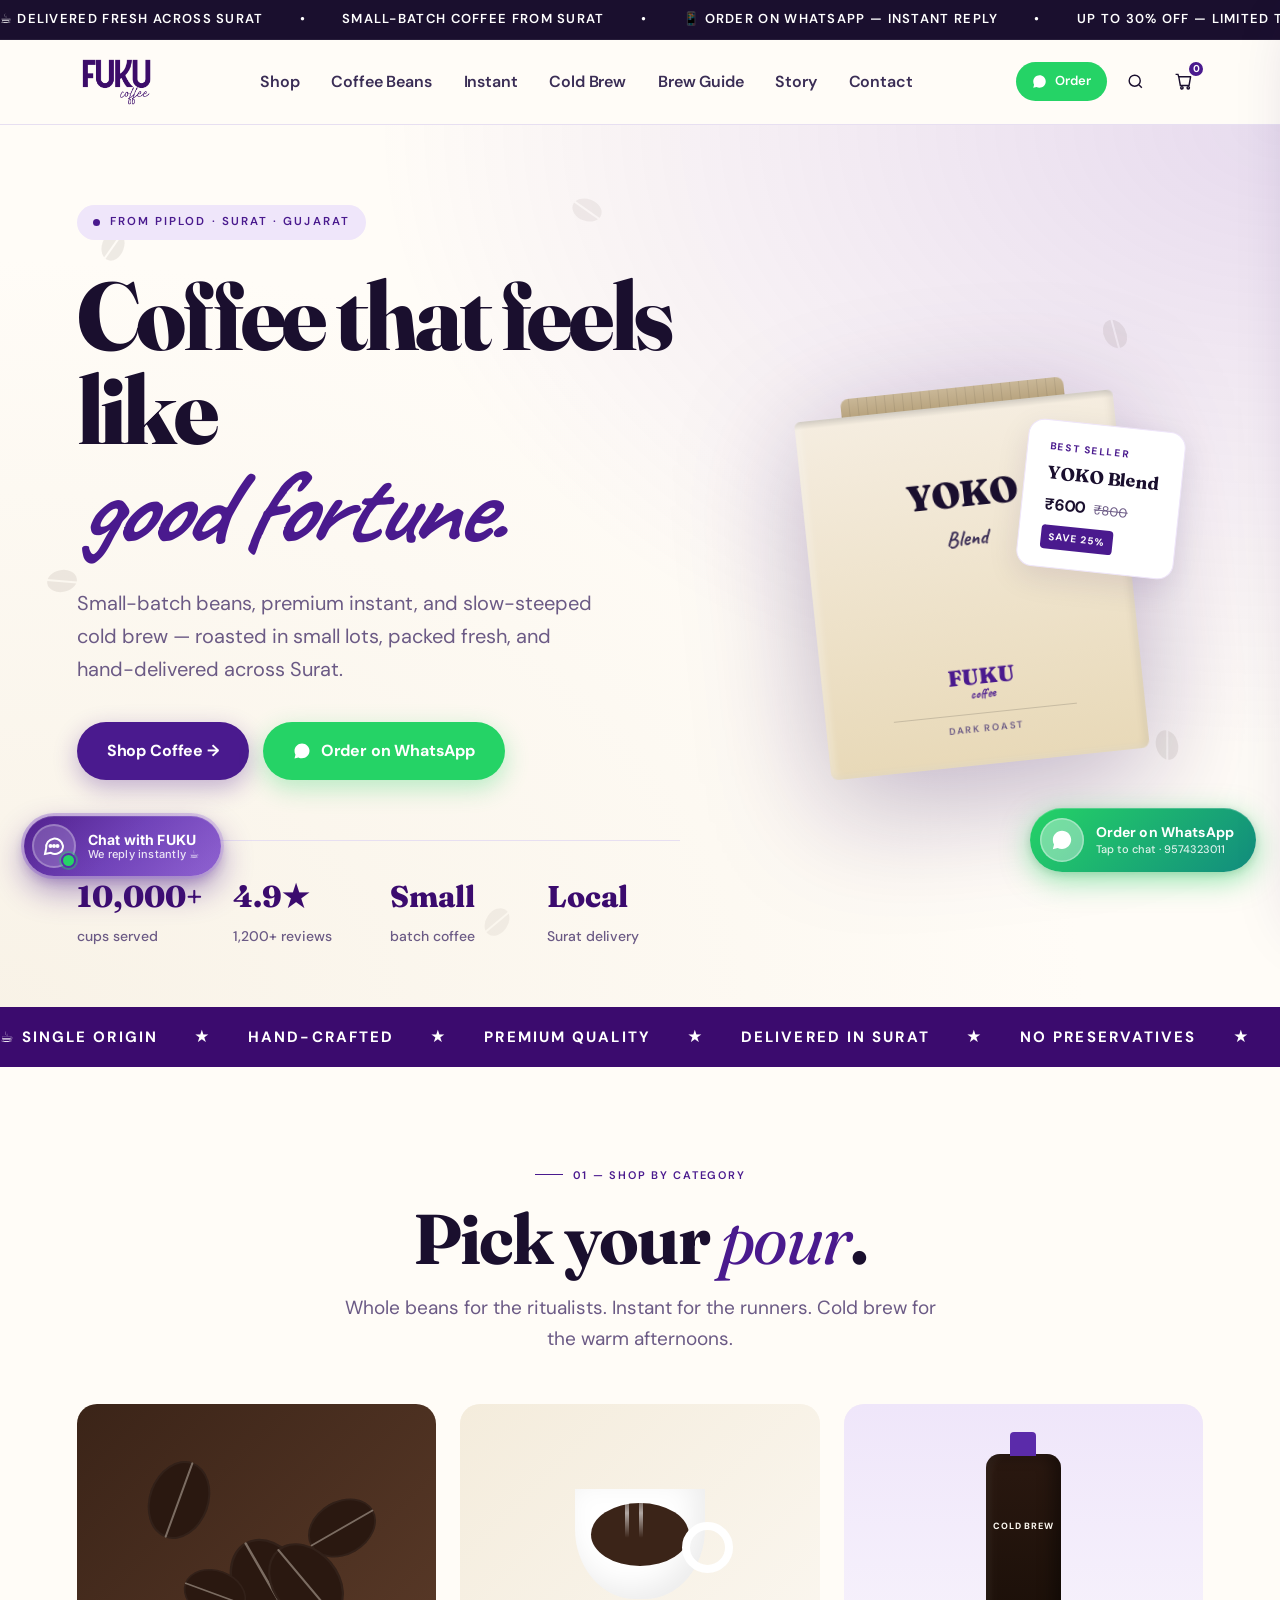
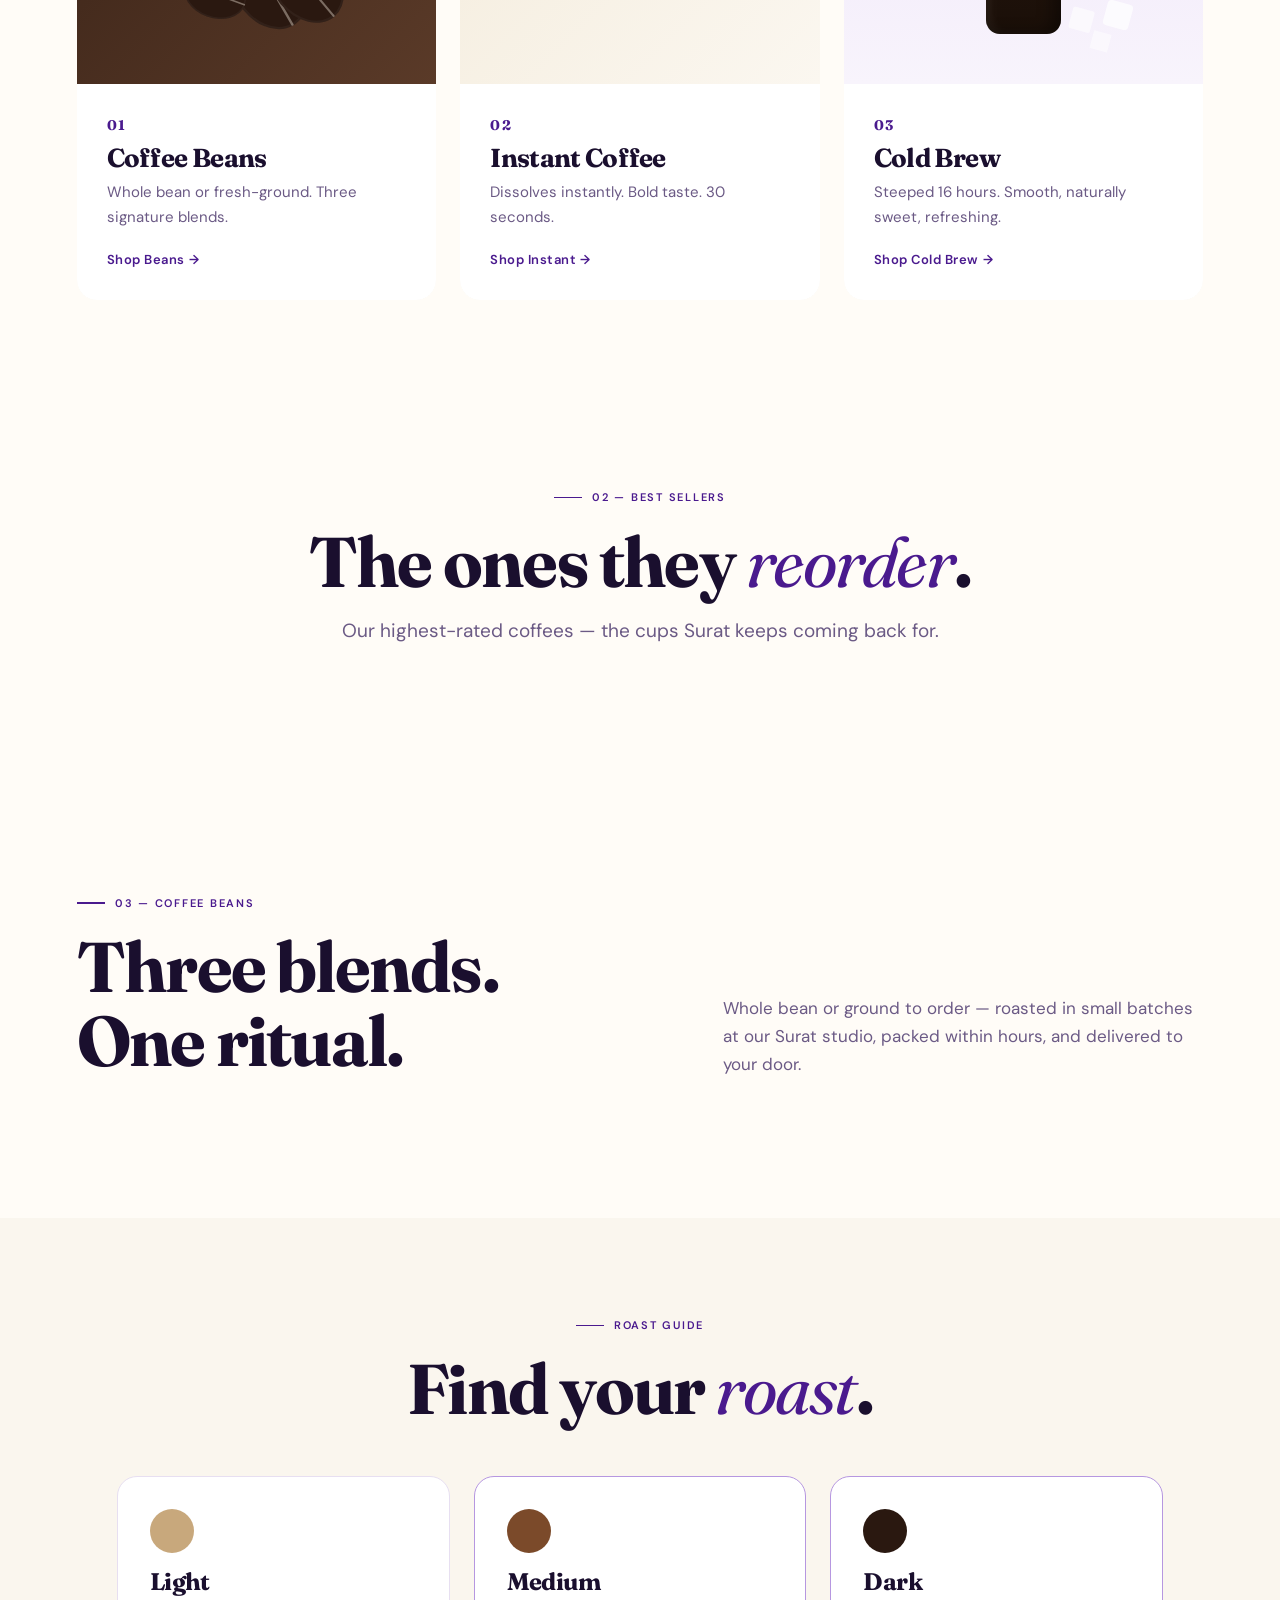
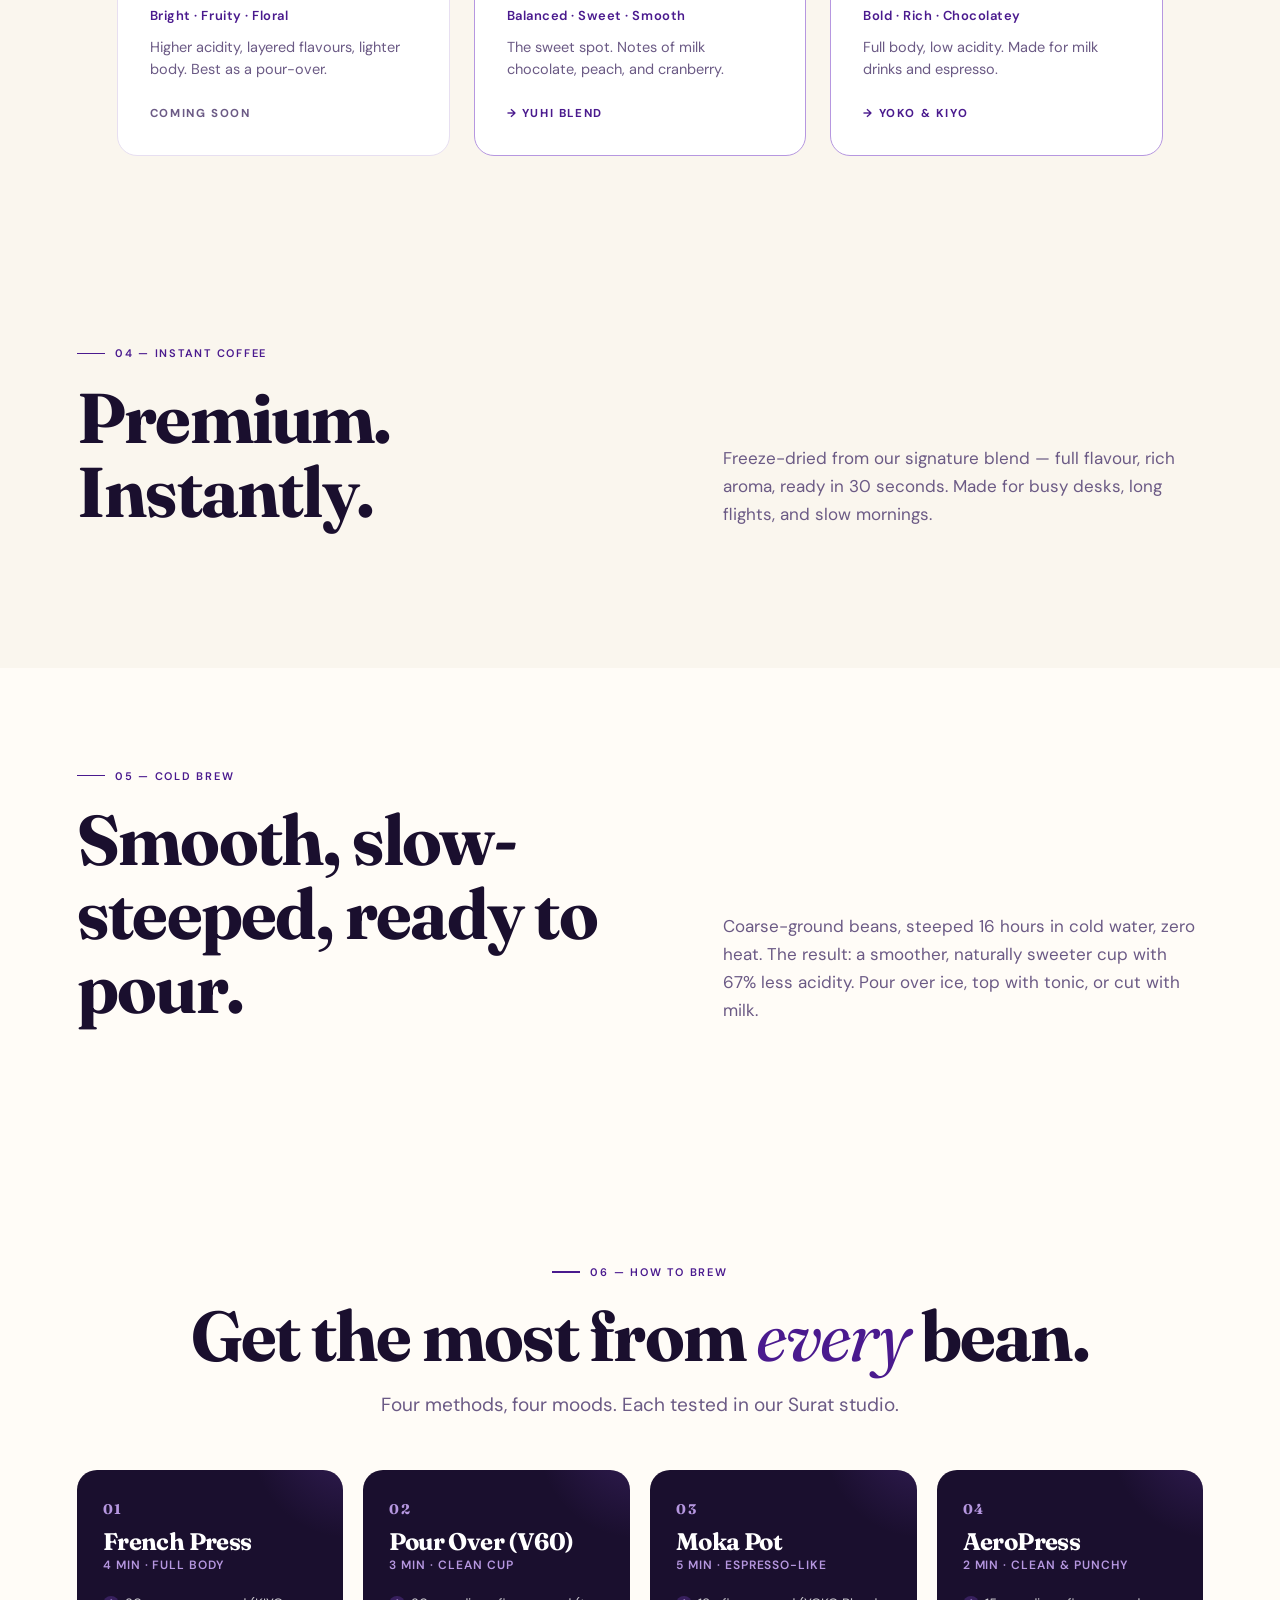
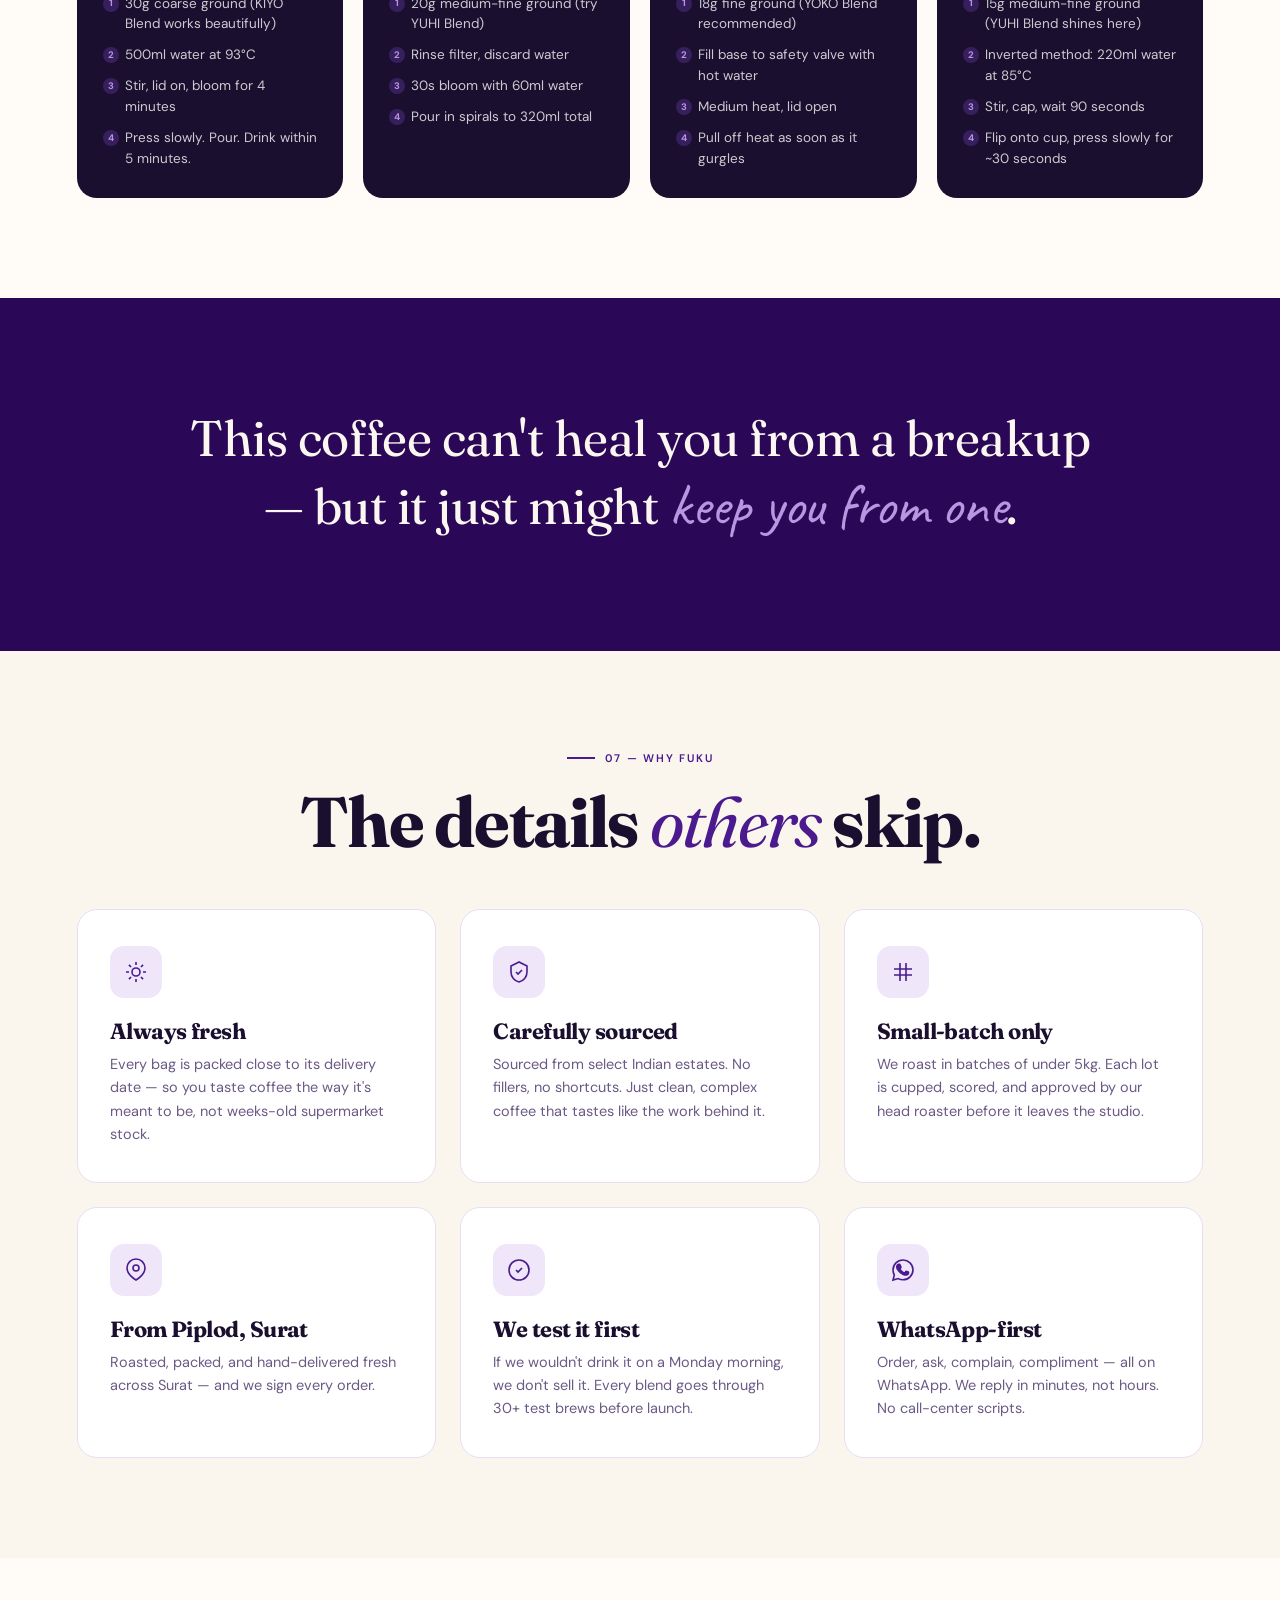
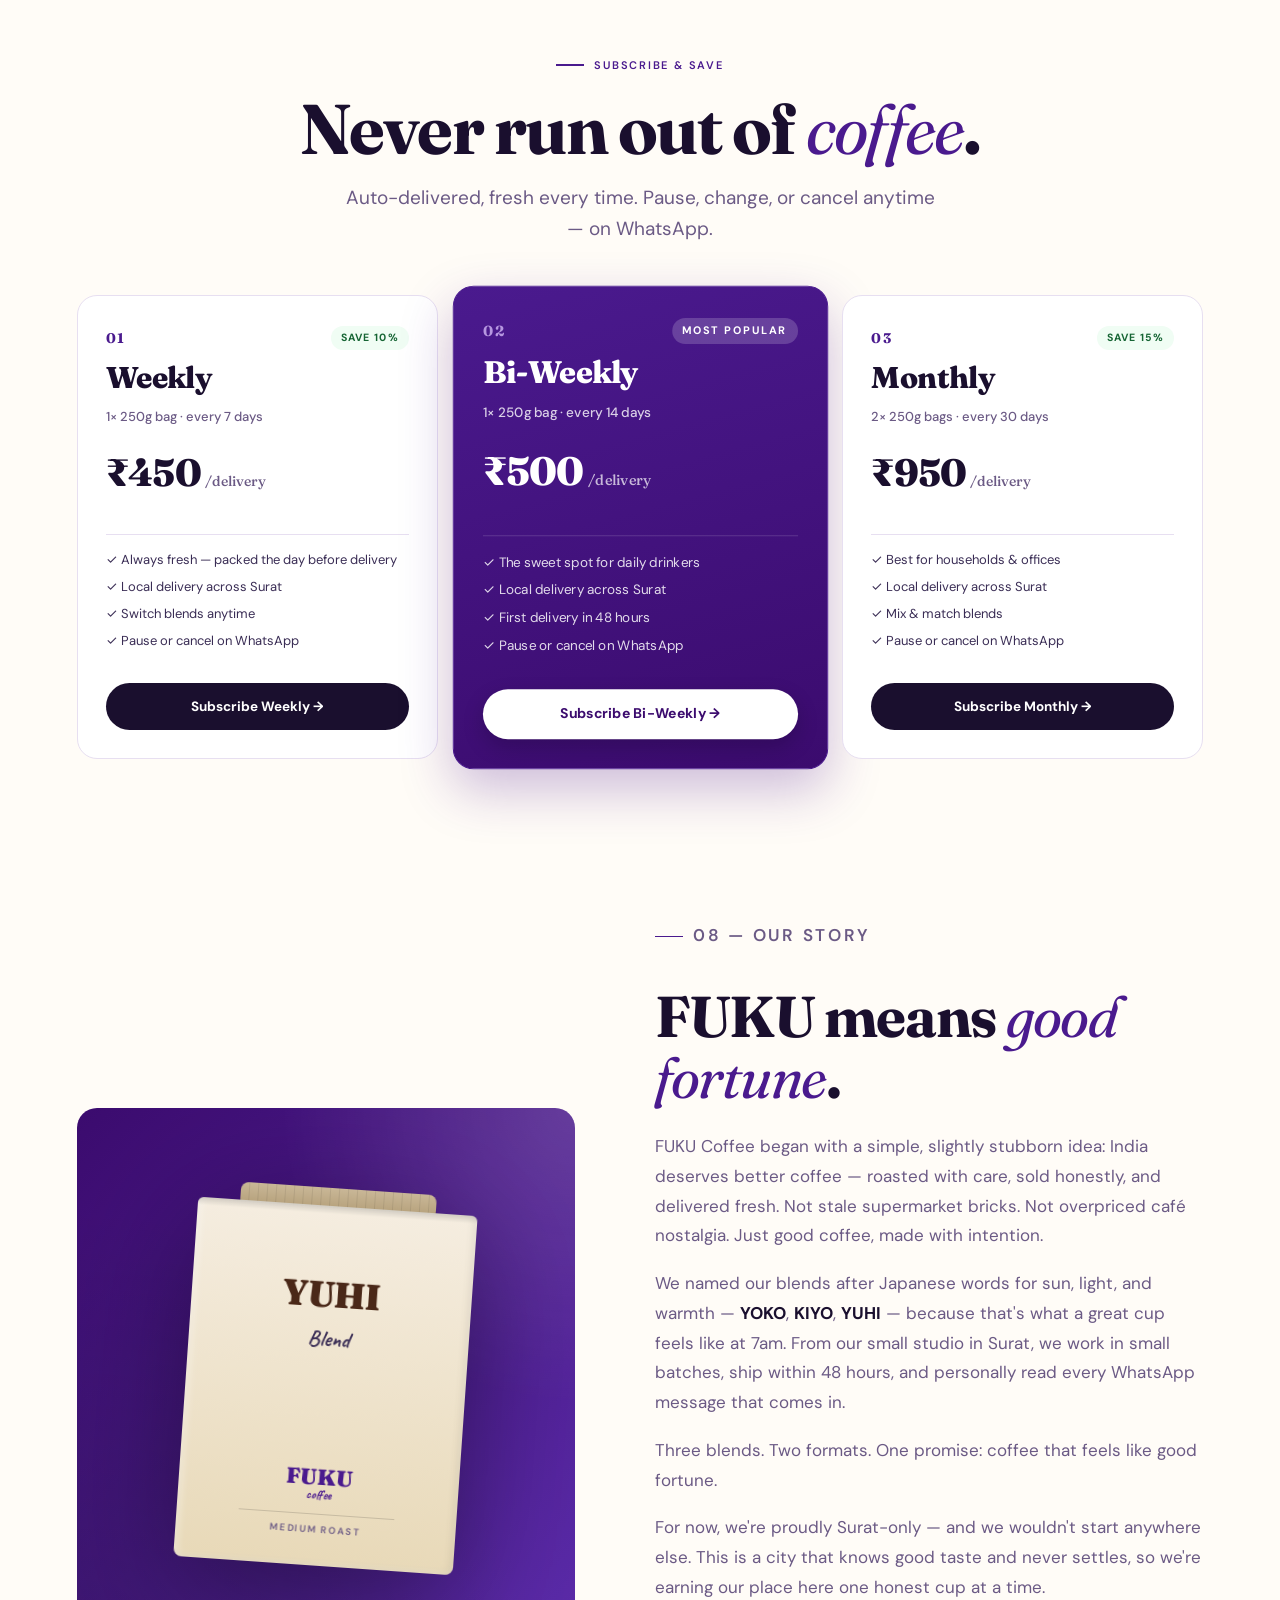
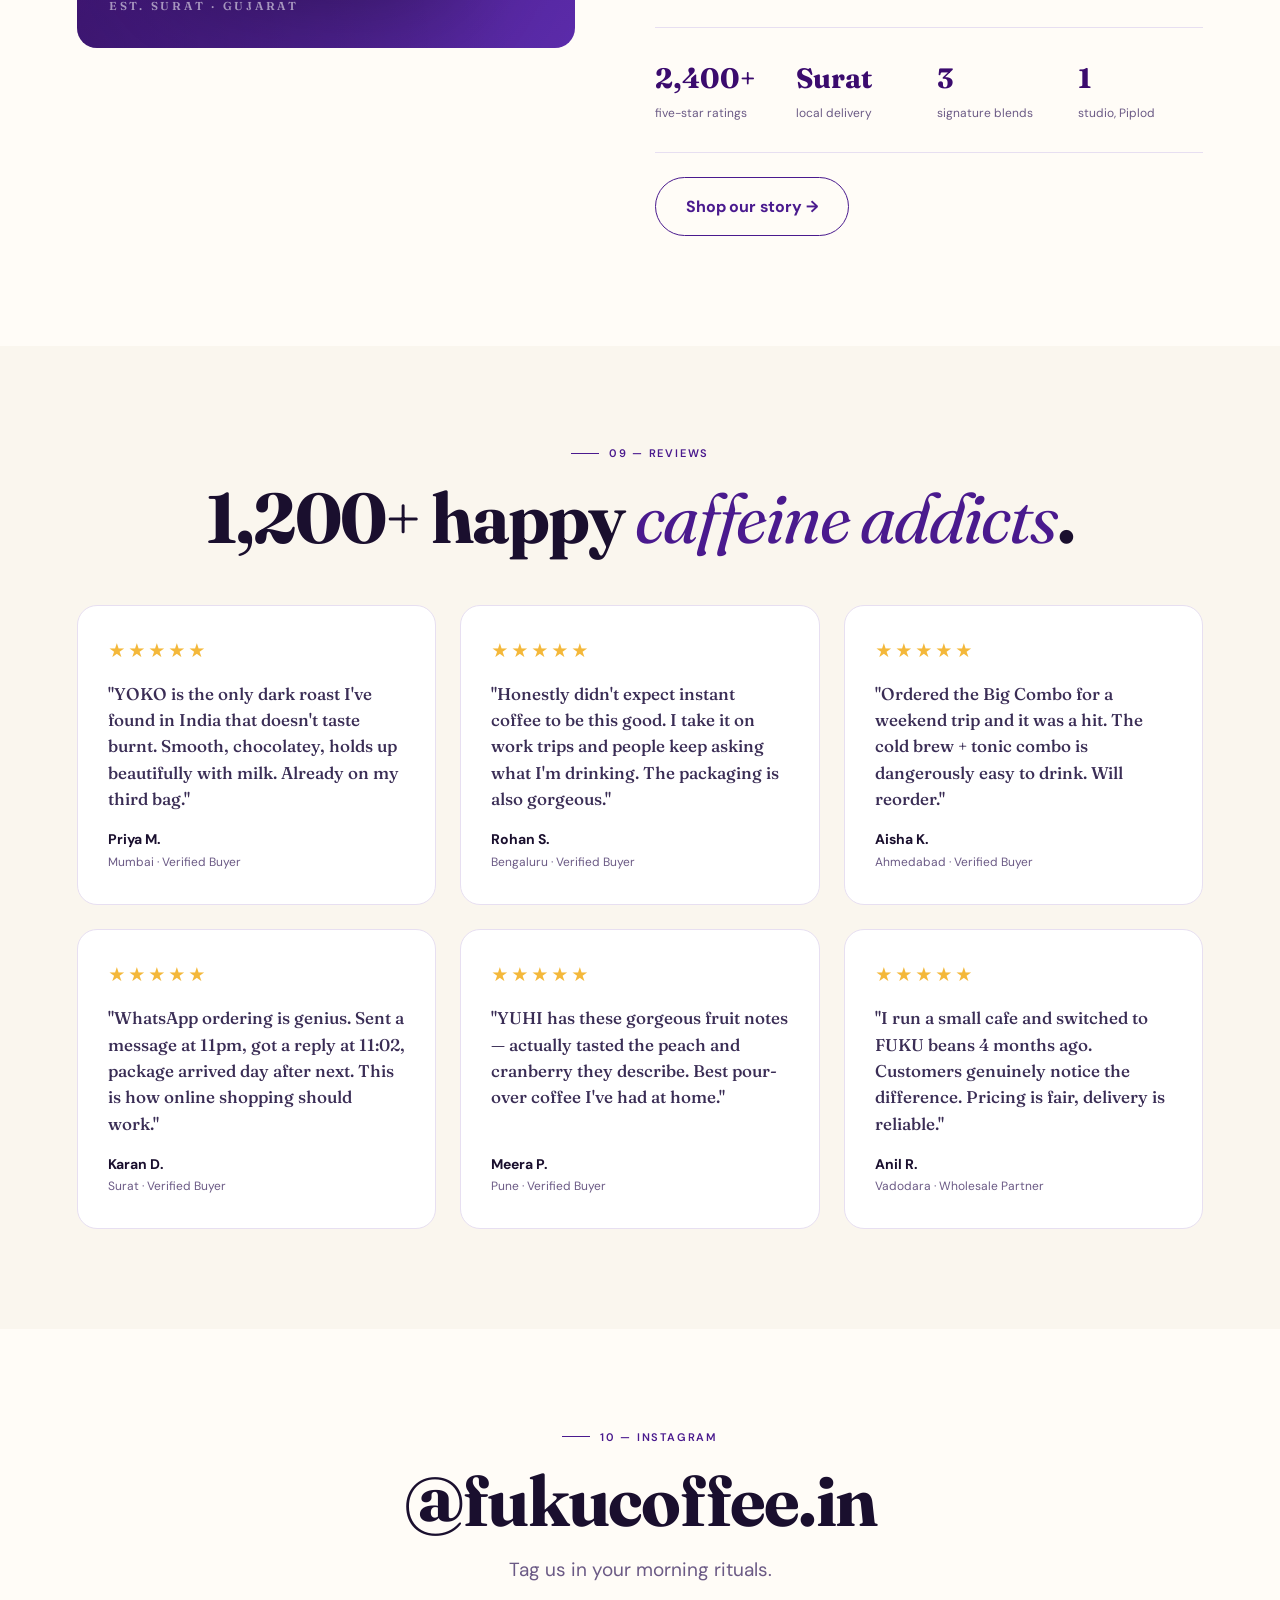
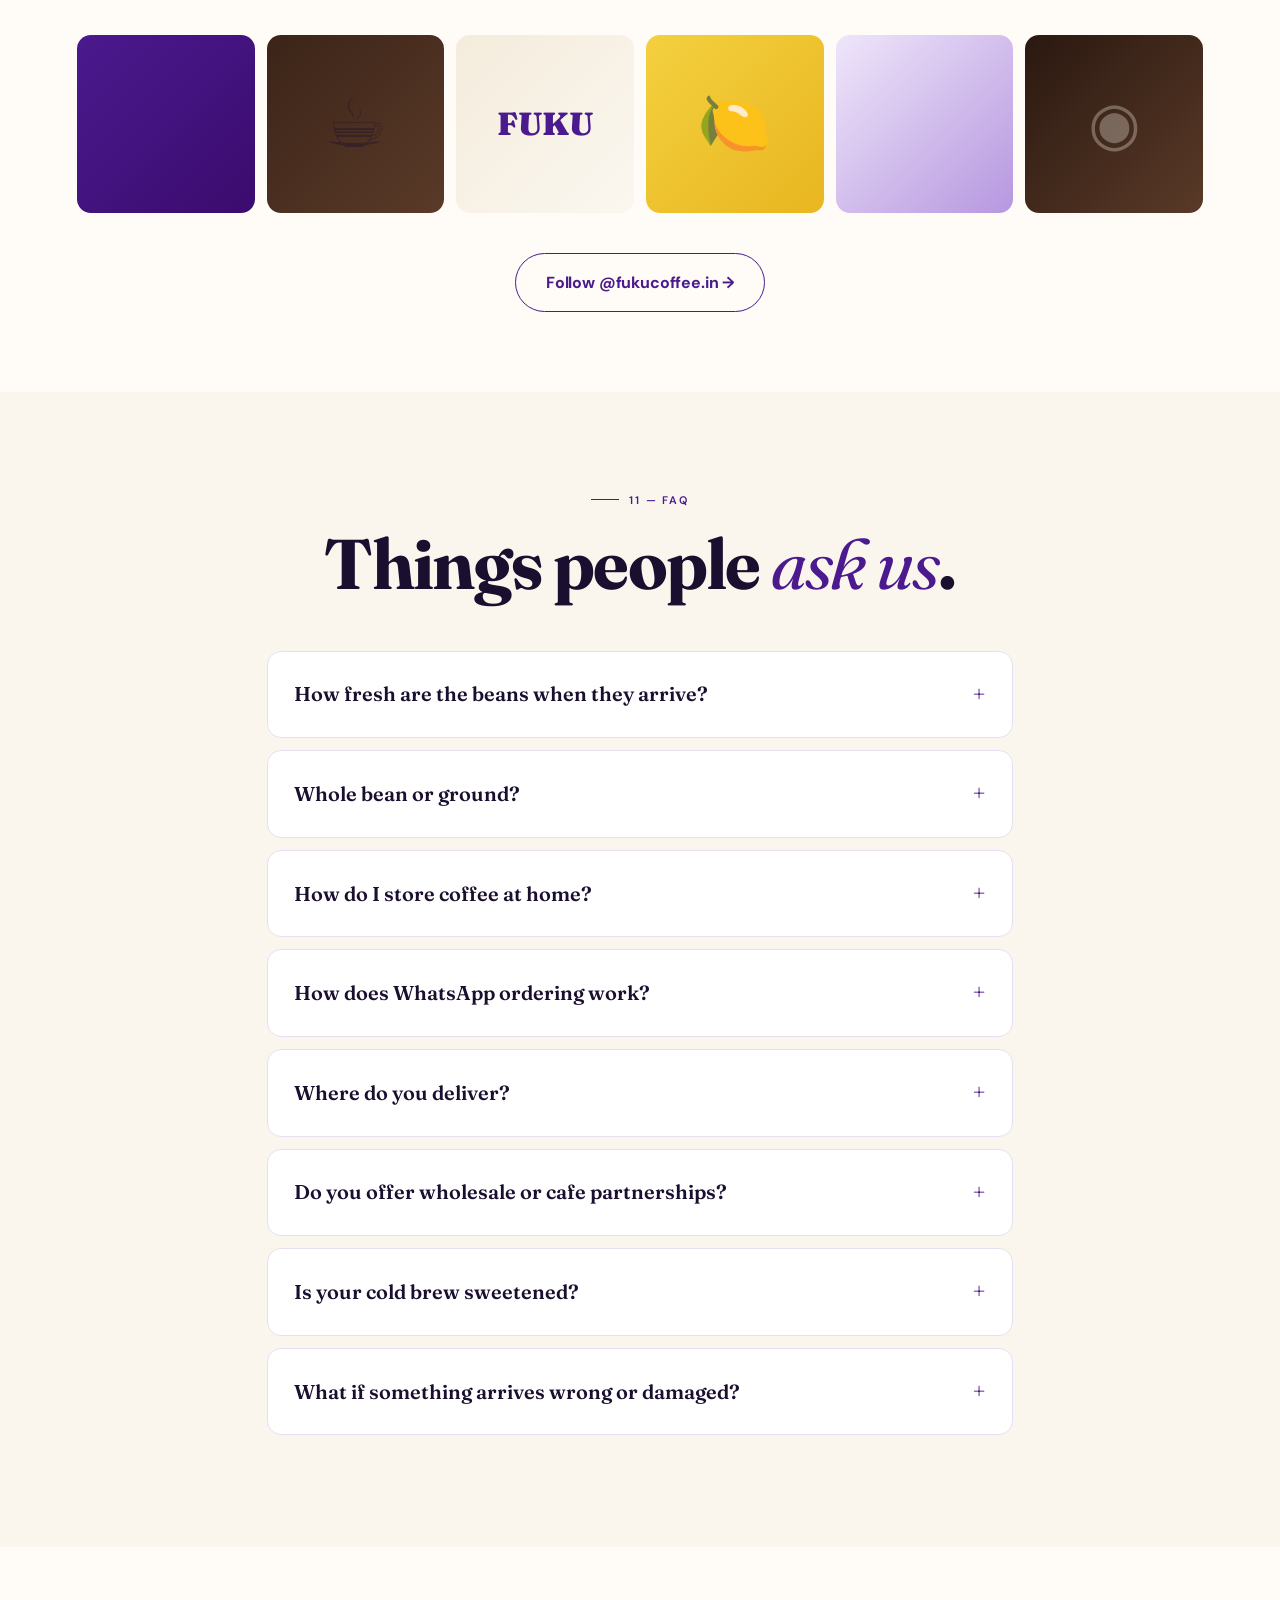
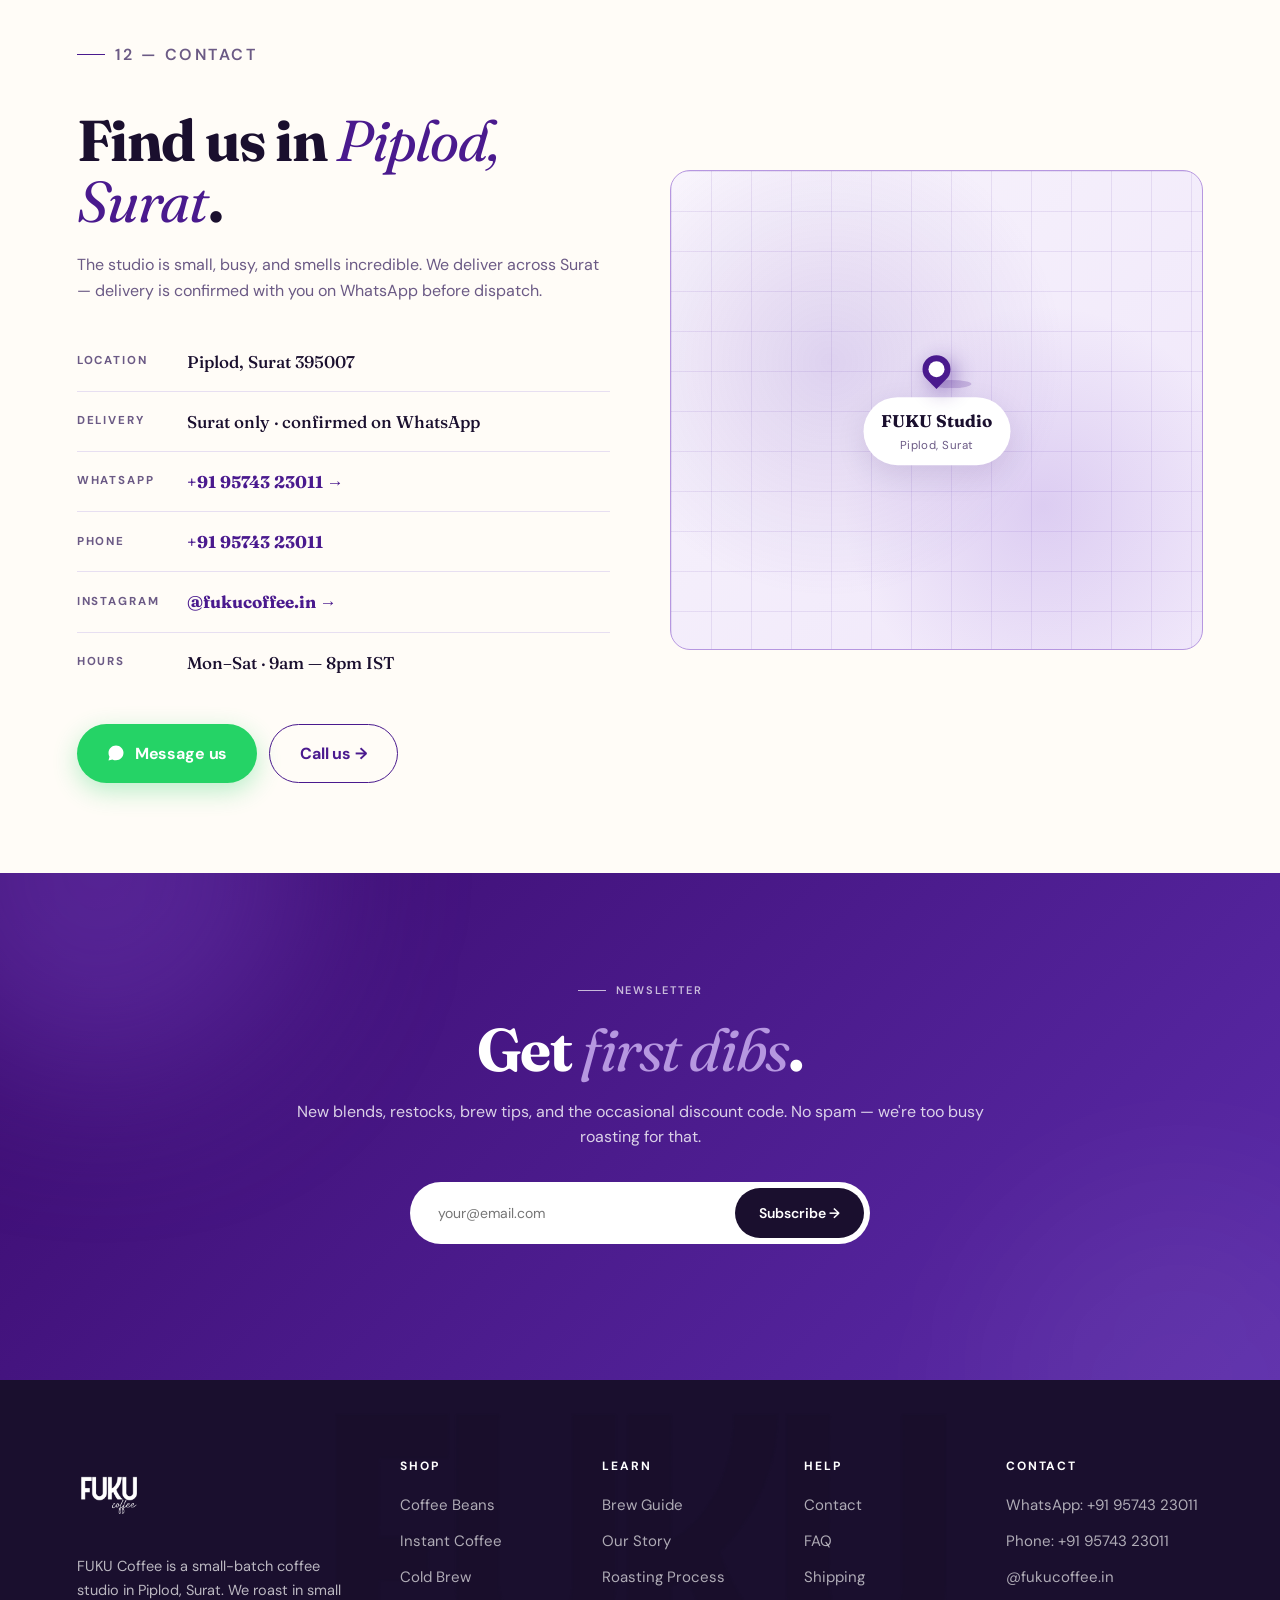
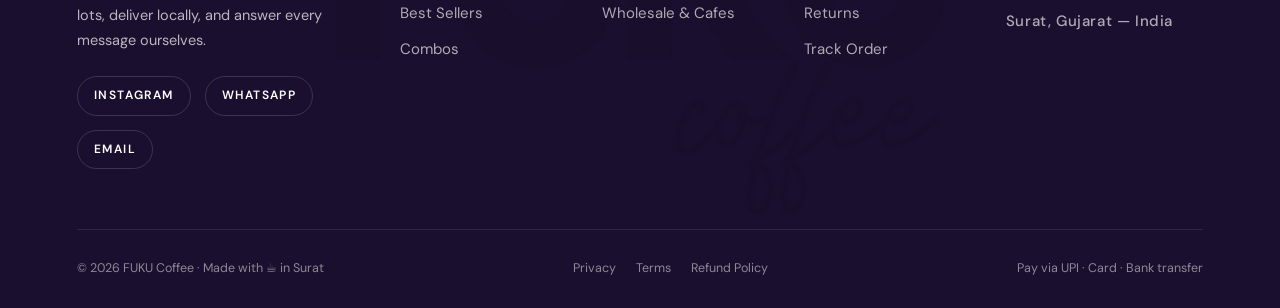
==== commit c1c875e1: "Remove COD payment option completely Checkout now offers Online (UPI / Bank) only — removed the Cash" ====
--- a/index.html
+++ b/index.html
@@ -735,7 +735,7 @@
       <a href="#">Terms</a>
       <a href="#">Refund Policy</a>
     </div>
-    <span class="footer-pay">Pay via UPI · Card · COD · Bank transfer</span>
+    <span class="footer-pay">Pay via UPI · Card · Bank transfer</span>
   </div>
   <div class="footer-mega" aria-hidden="true">
     <img src="/assets/logo-white.png" alt="" class="footer-mega-logo" />
@@ -856,13 +856,7 @@
           <h4>💰 Payment Method</h4>
           <div class="co-pay-options">
             <label class="co-pay-opt">
-              <input type="radio" name="coPayment" value="cash" checked />
-              <span class="co-pay-icon">💵</span>
-              <strong>Cash on Delivery</strong>
-              <small>Pay our delivery person</small>
-            </label>
-            <label class="co-pay-opt">
-              <input type="radio" name="coPayment" value="online" />
+              <input type="radio" name="coPayment" value="online" checked />
               <span class="co-pay-icon">🌐</span>
               <strong>Online (UPI / Bank)</strong>
               <small>We'll share details on WhatsApp</small>
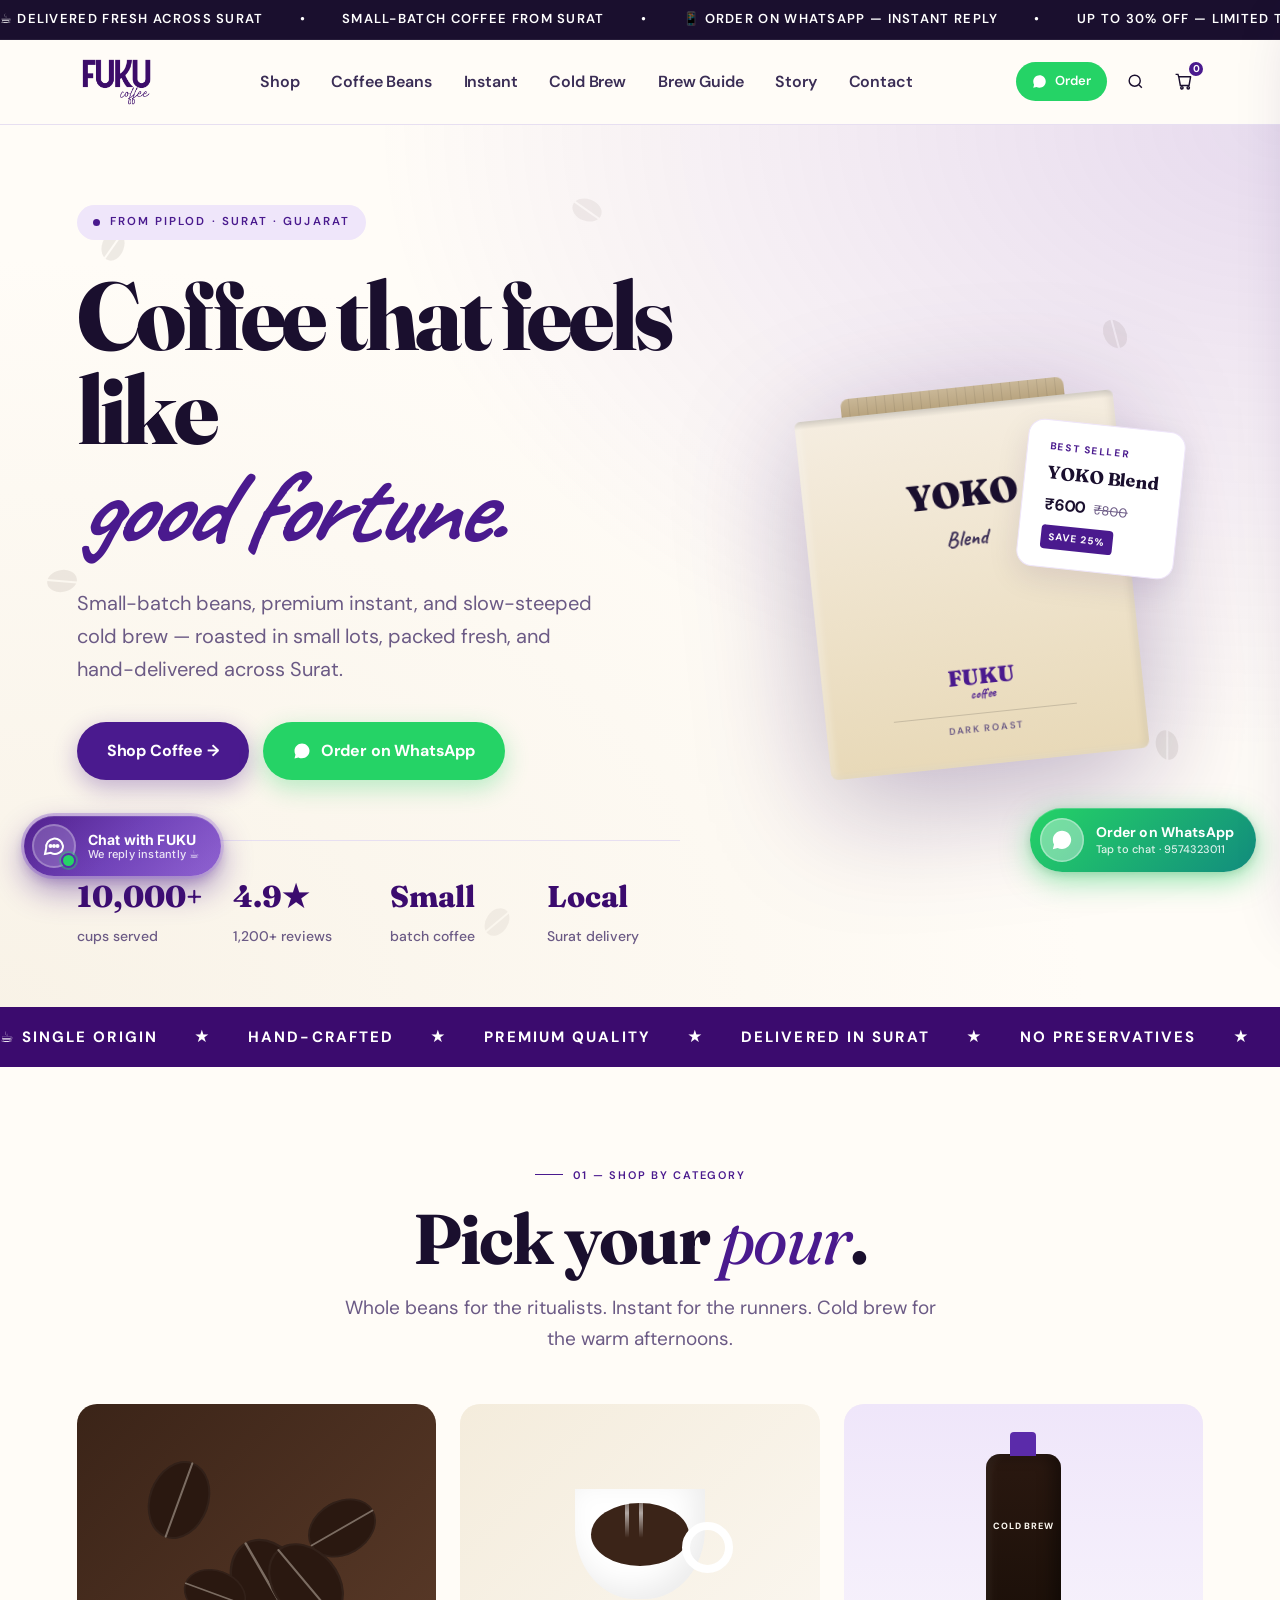
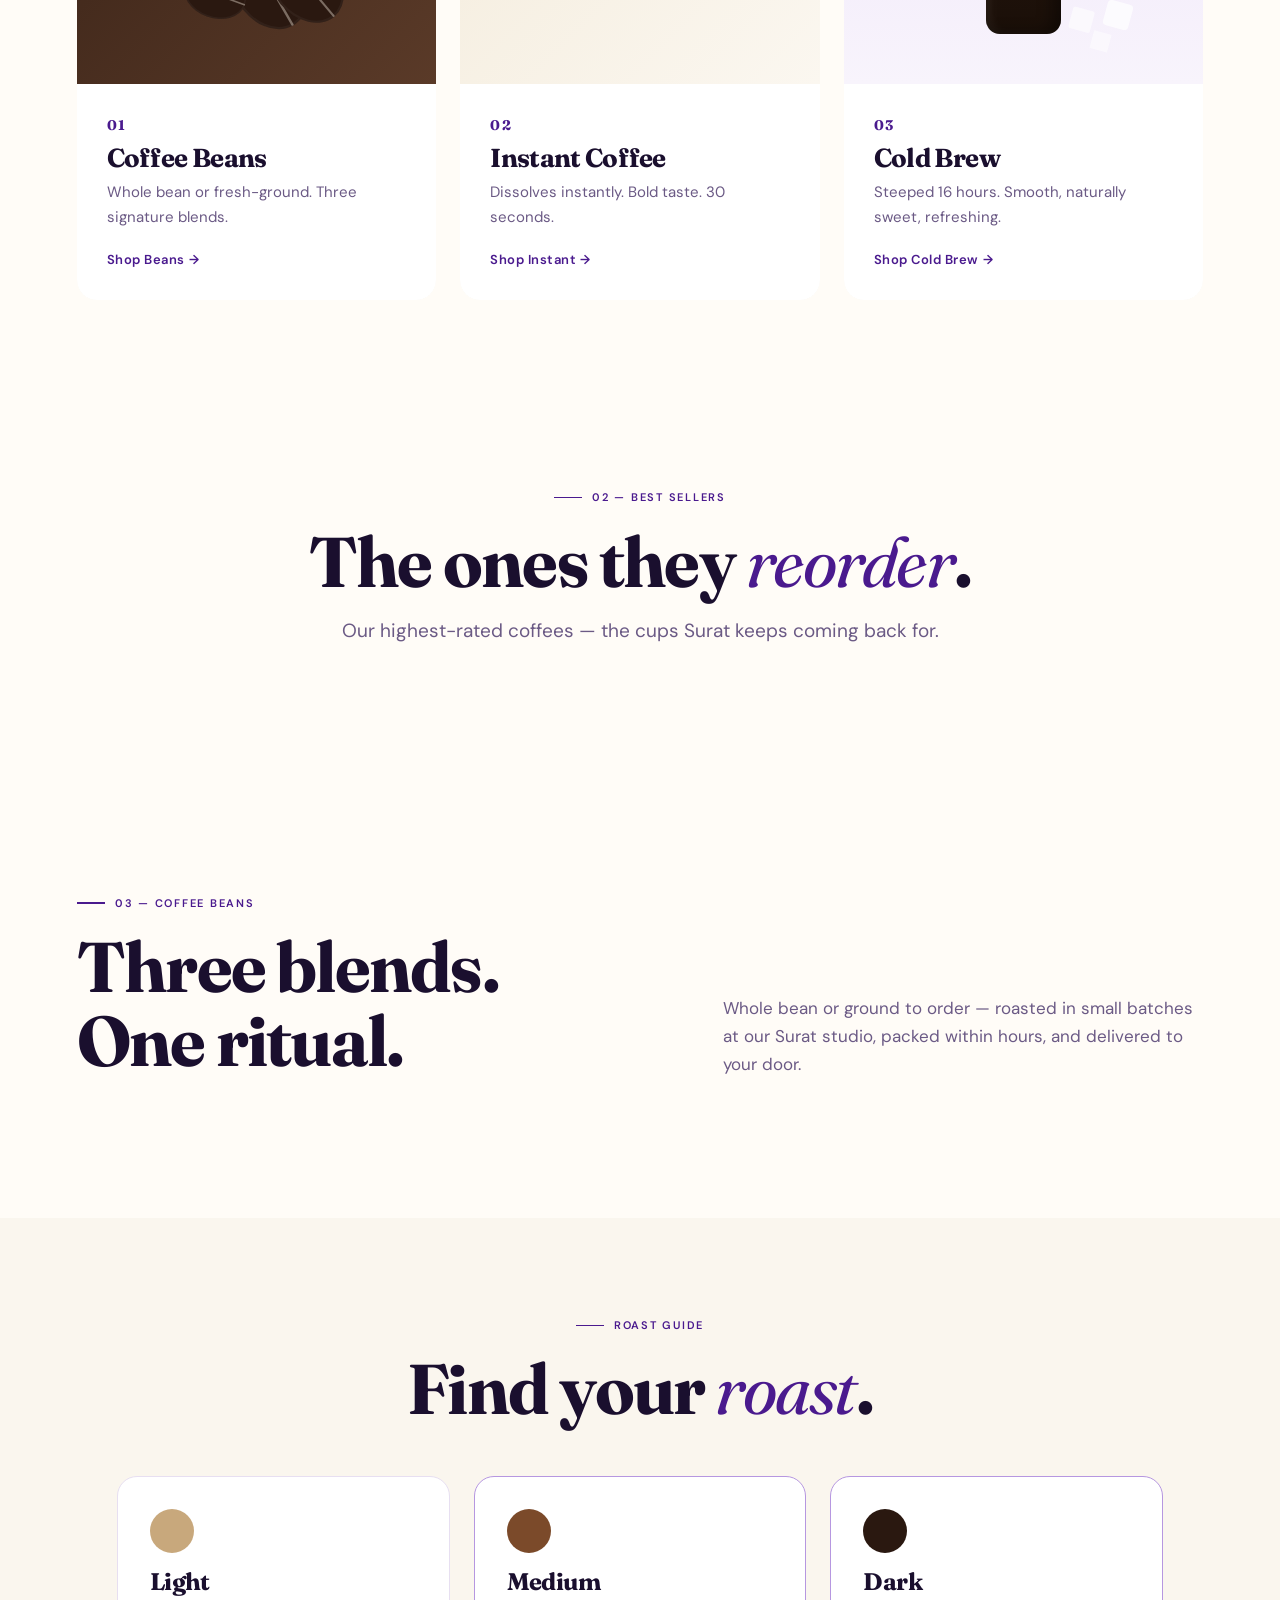
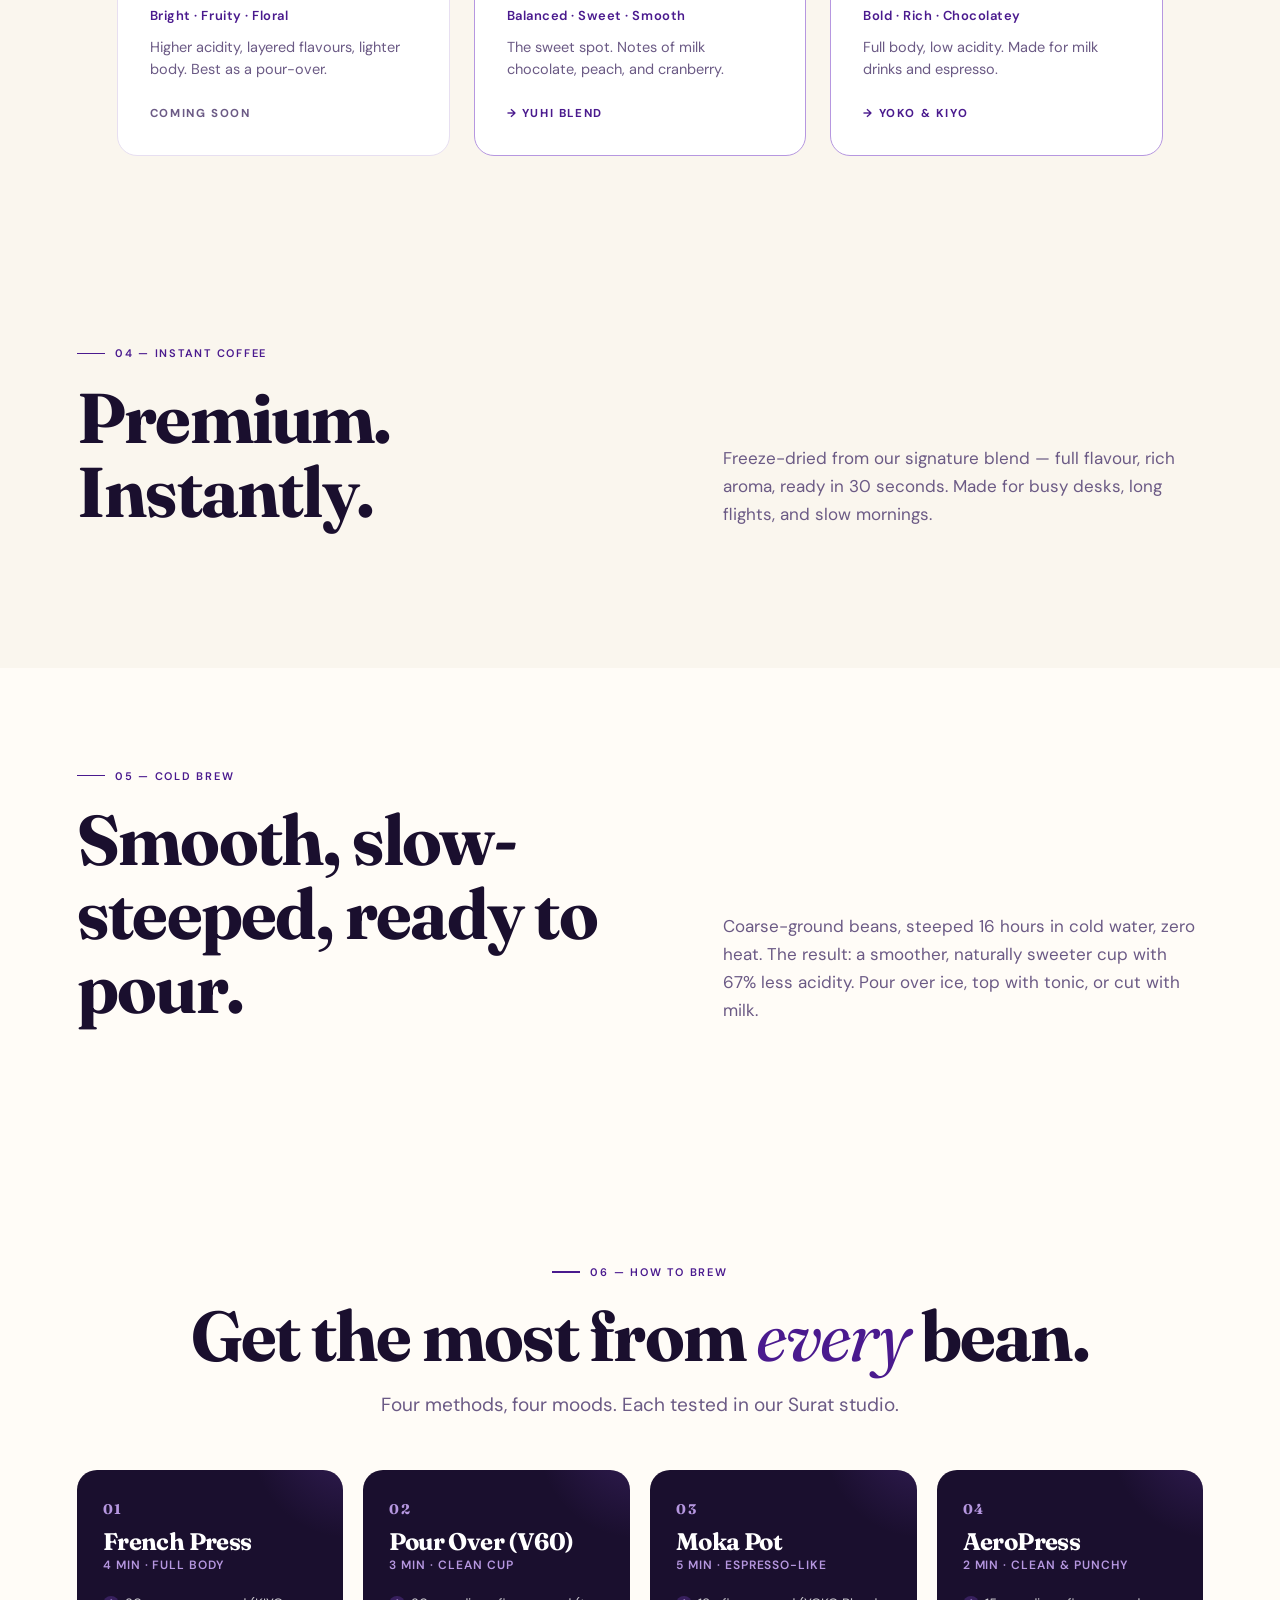
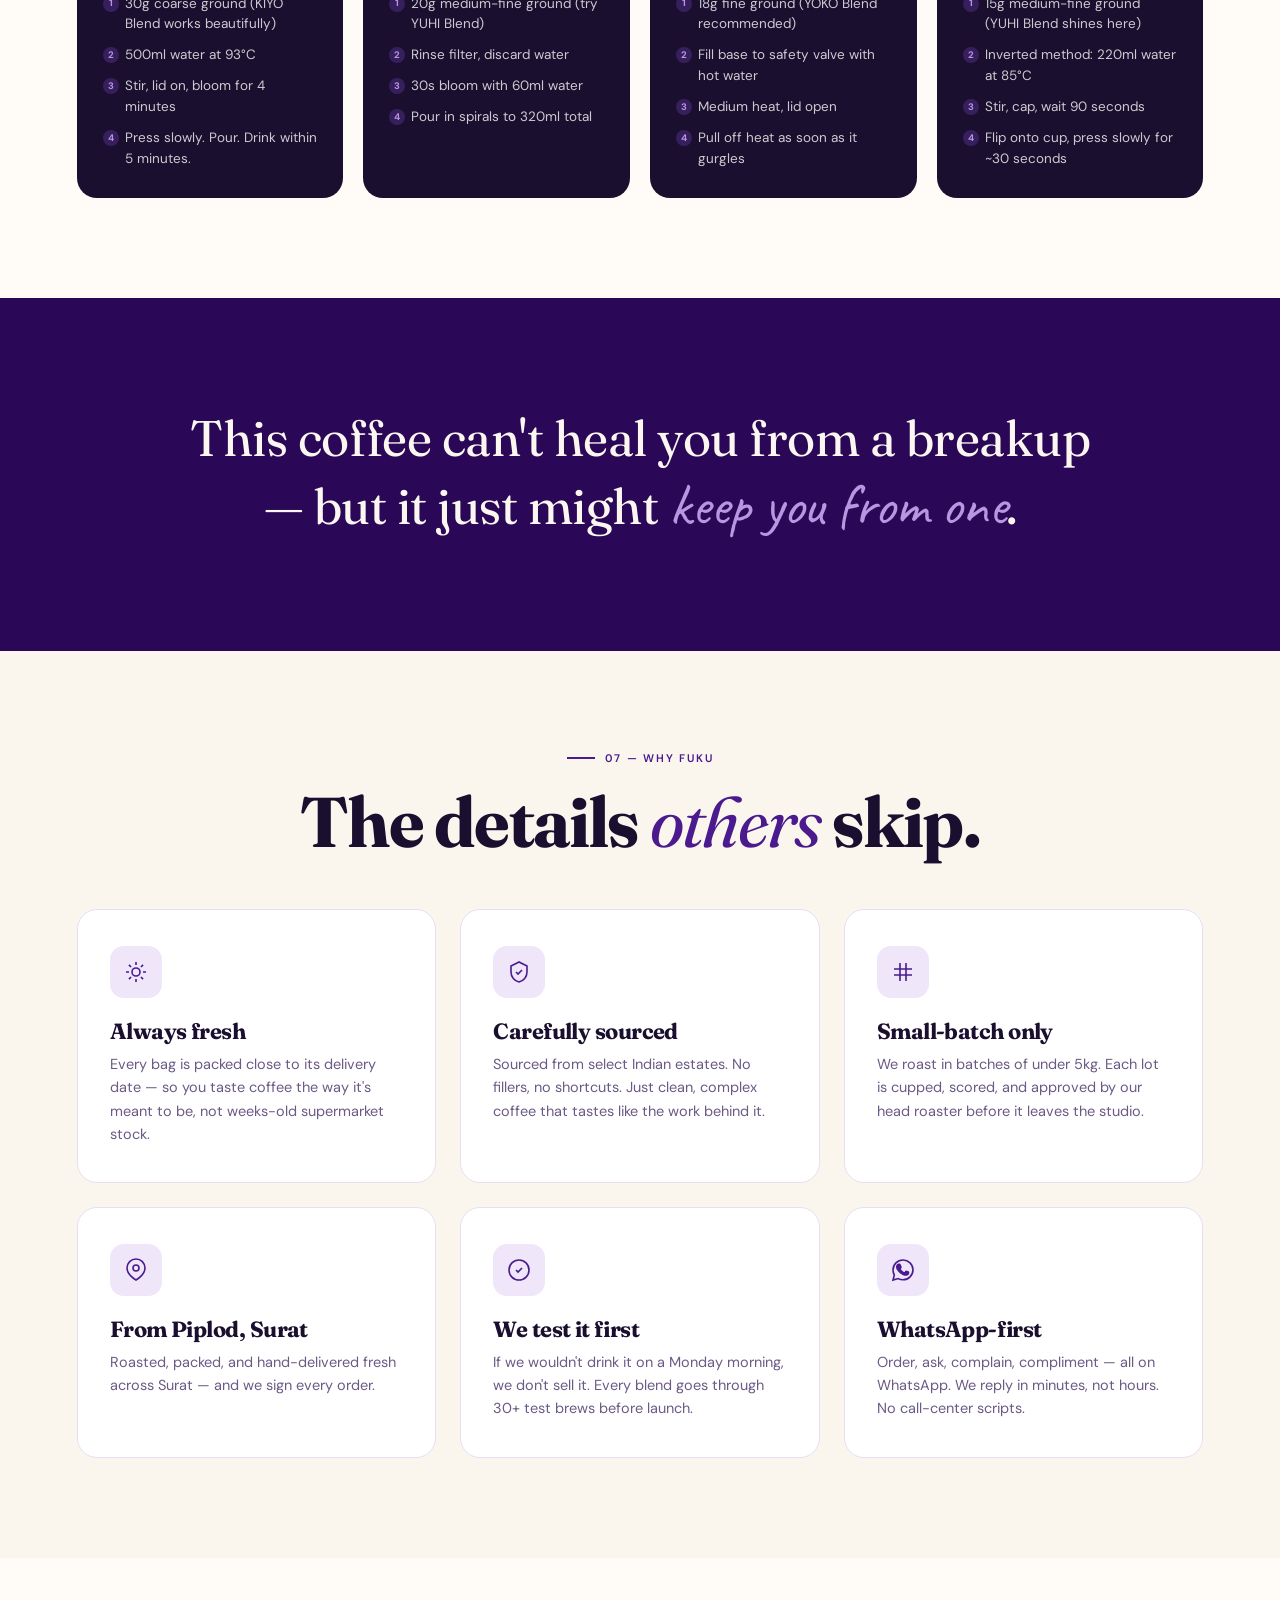
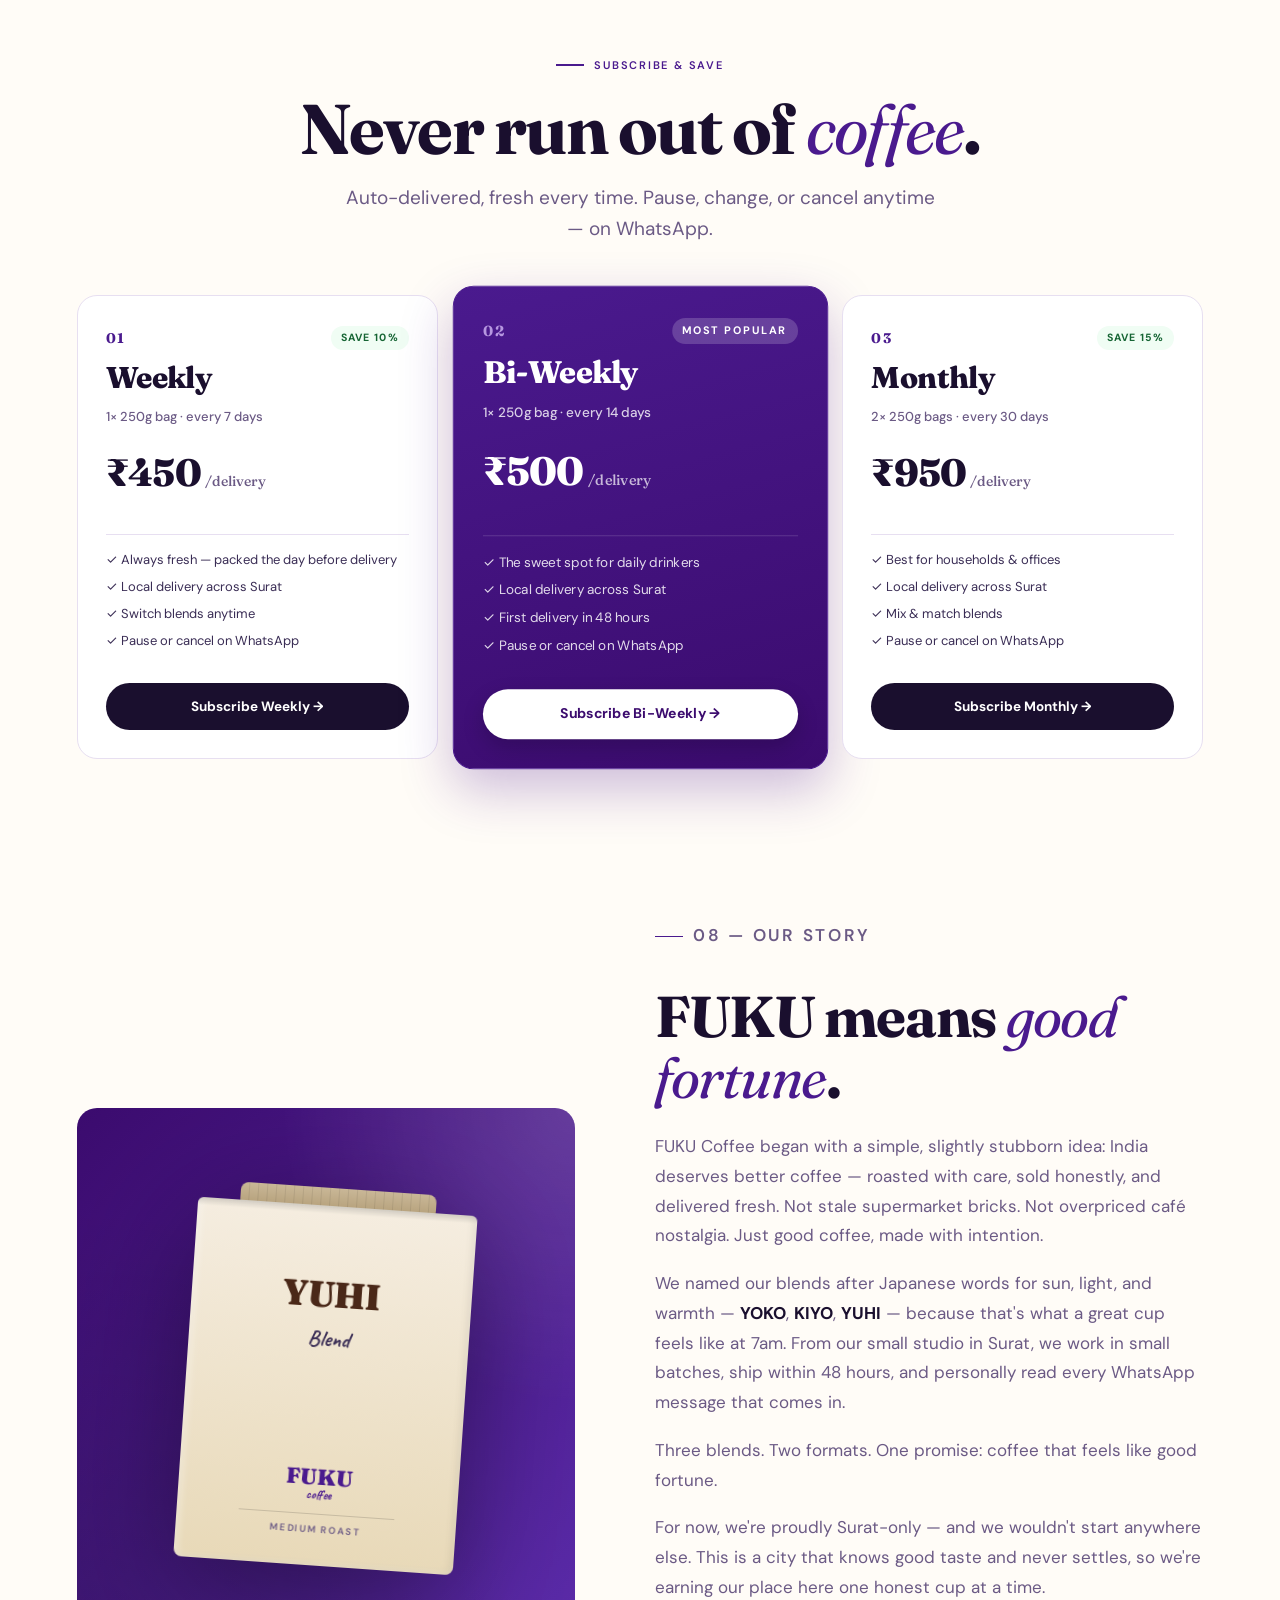
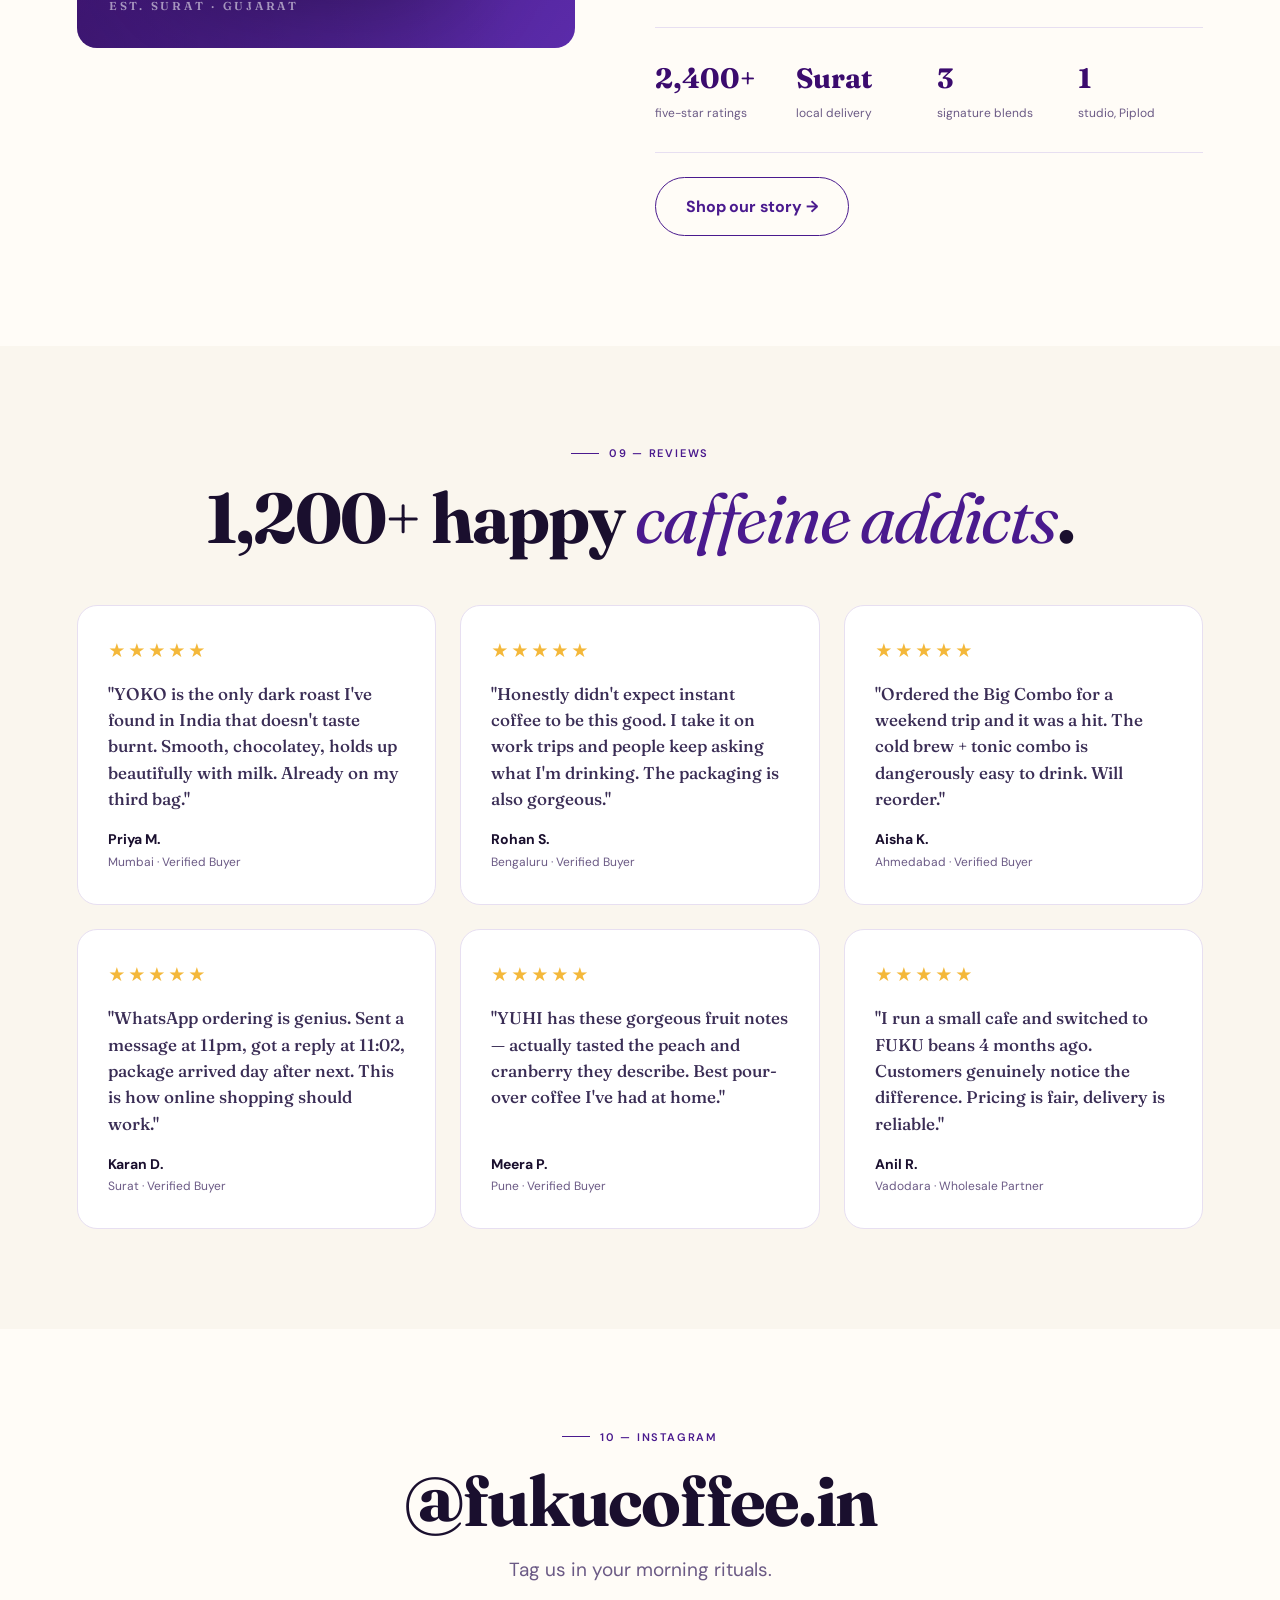
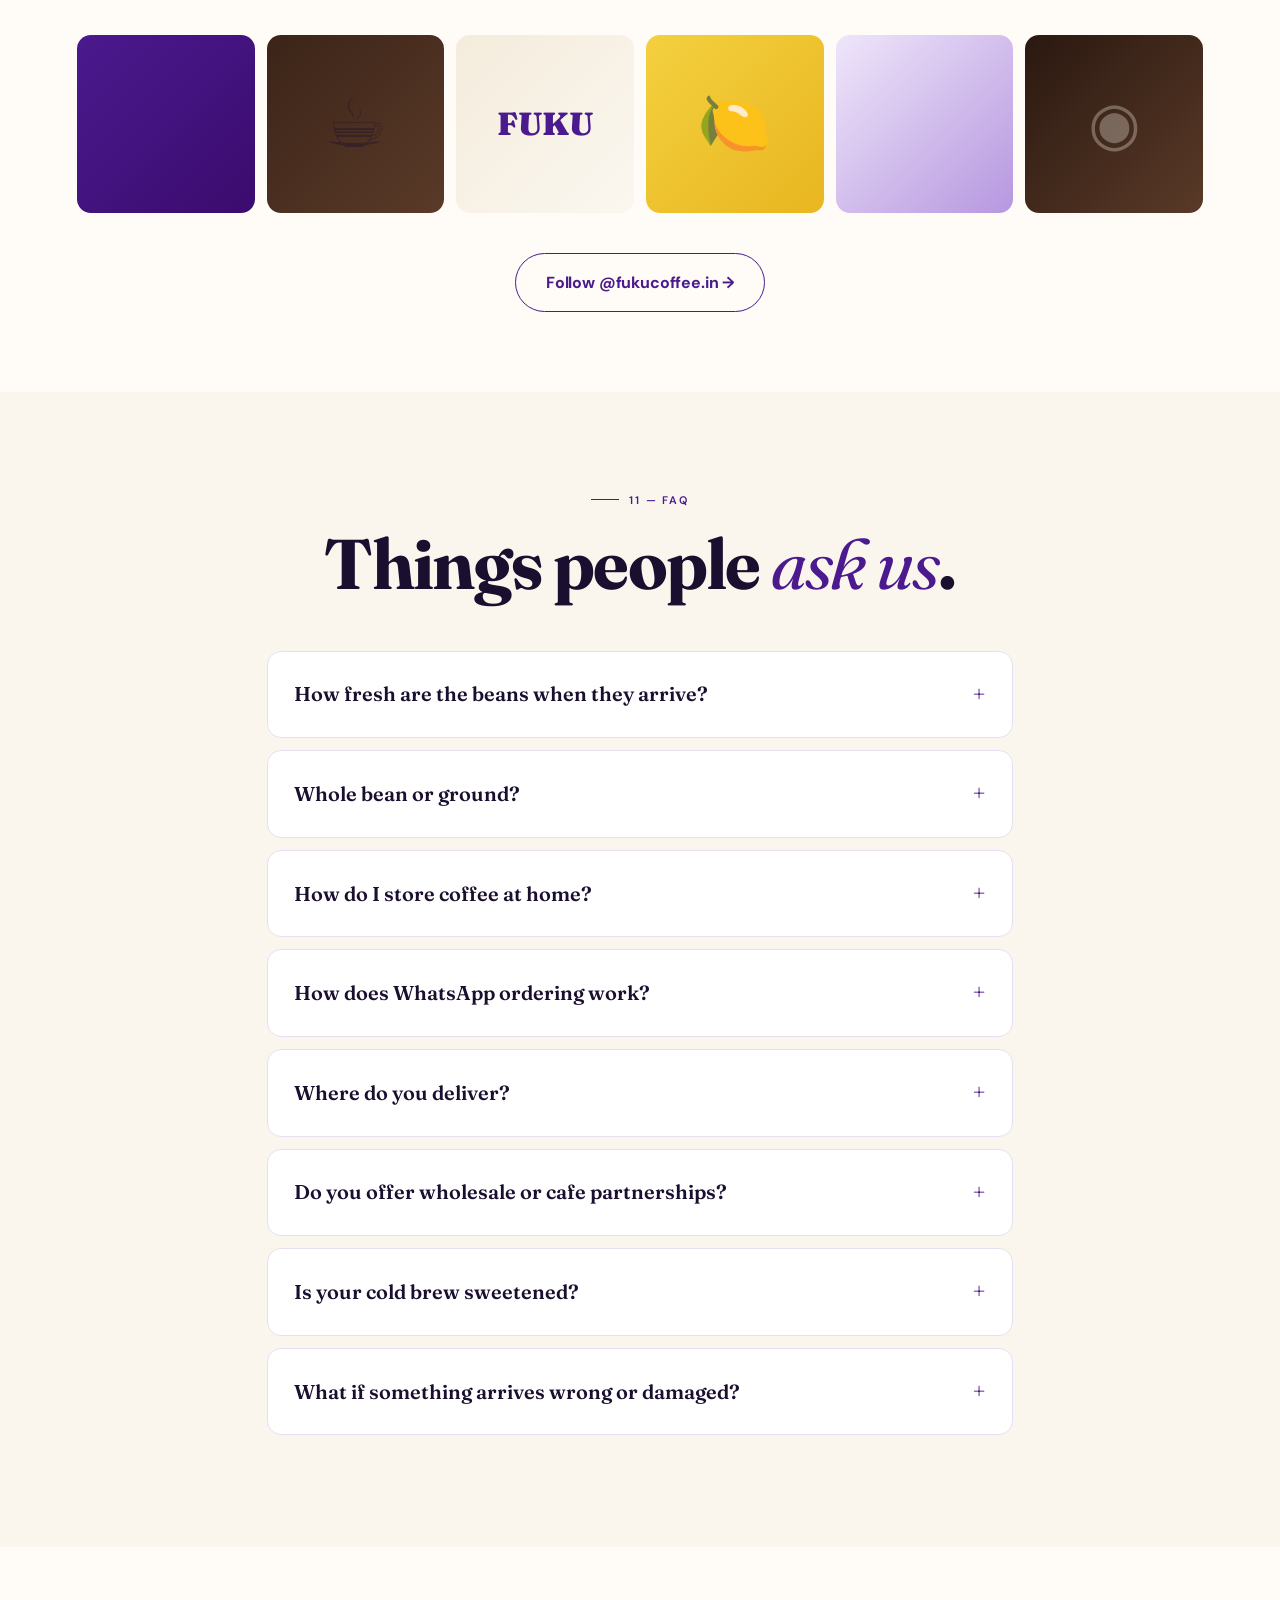
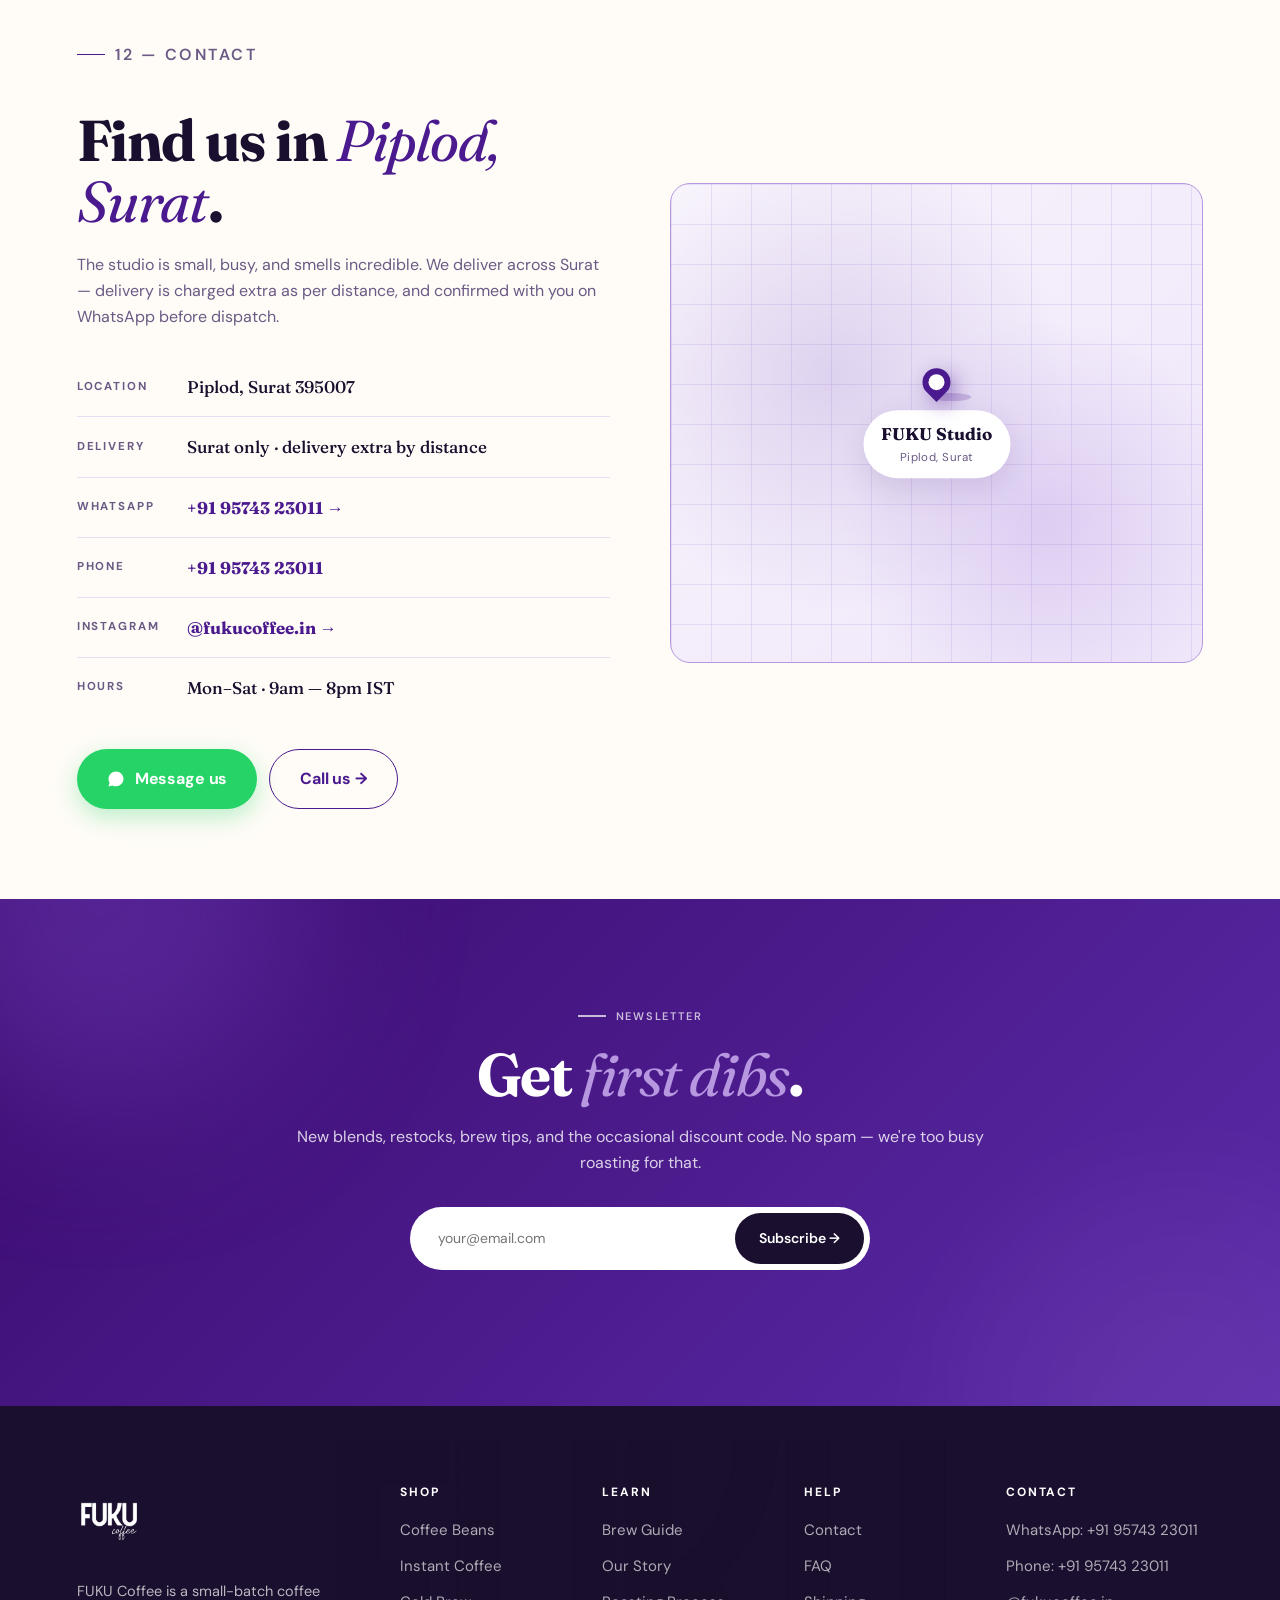
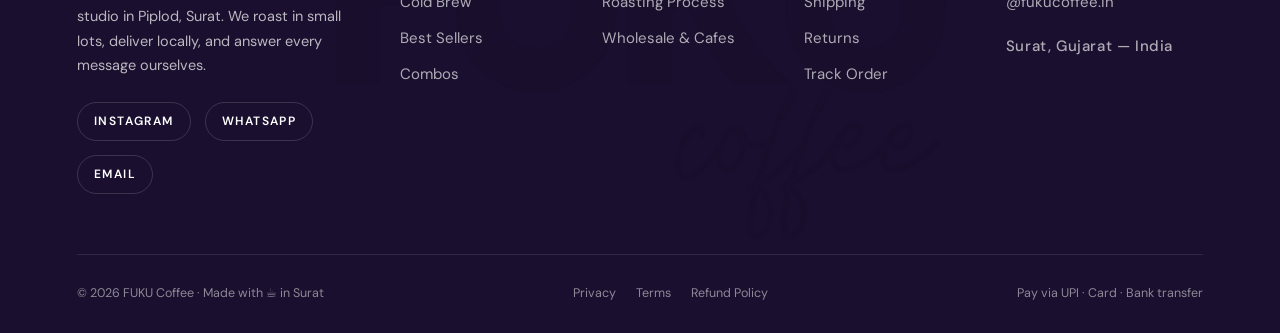
==== commit 52d5e357: "State delivery is charged extra by distance Make the delivery model explicit across checkout (zone p" ====
--- a/index.html
+++ b/index.html
@@ -602,7 +602,7 @@
     </details>
     <details>
       <summary>Where do you deliver?</summary>
-      <p>We currently deliver <strong>only in Surat</strong>. Delivery is charged based on your location — we'll confirm the exact cost with you on WhatsApp before dispatch. Outside Surat? Message us and we can arrange a courier and confirm the cost before sending.</p>
+      <p>We currently deliver <strong>only in Surat</strong>. Delivery is <strong>charged extra as per distance</strong> — we'll confirm the exact cost with you on WhatsApp before dispatch. Outside Surat? Message us and we can arrange a courier and confirm the cost before sending.</p>
     </details>
     <details>
       <summary>Do you offer wholesale or cafe partnerships?</summary>
@@ -625,7 +625,7 @@
     <div class="visit-info">
       <p class="eyebrow"><span class="dash"></span> 12 — Contact</p>
       <h2>Find us in <em>Piplod, Surat</em>.</h2>
-      <p>The studio is small, busy, and smells incredible. We deliver across Surat — delivery is confirmed with you on WhatsApp before dispatch.</p>
+      <p>The studio is small, busy, and smells incredible. We deliver across Surat — delivery is charged extra as per distance, and confirmed with you on WhatsApp before dispatch.</p>
       <ul class="visit-list">
         <li>
           <span class="vl-label">Location</span>
@@ -633,7 +633,7 @@
         </li>
         <li>
           <span class="vl-label">Delivery</span>
-          <span class="vl-value">Surat only · confirmed on WhatsApp</span>
+          <span class="vl-value">Surat only · delivery extra by distance</span>
         </li>
         <li>
           <span class="vl-label">WhatsApp</span>
@@ -781,7 +781,7 @@
   </div>
   <footer class="cart-foot" id="cartFoot" hidden>
     <div class="cart-line"><span>Subtotal</span><strong id="cartSubtotal">₹0</strong></div>
-    <div class="cart-line muted"><span>Delivery</span><span id="cartShip">Surat only · confirmed on WhatsApp</span></div>
+    <div class="cart-line muted"><span>Delivery</span><span id="cartShip">Surat · extra by distance</span></div>
     <p class="cart-note">Outside Surat? We'll confirm courier &amp; cost on WhatsApp before dispatch.</p>
     <button class="btn btn-wa btn-block" id="checkoutBtn">
       <svg viewBox="0 0 24 24" fill="currentColor" width="18" height="18"><path d="M17.5 14.4c-.3-.2-1.8-.9-2-1s-.5-.2-.7.2-.8 1-1 1.2-.4.2-.7 0c-.3-.2-1.3-.5-2.4-1.5-.9-.8-1.5-1.8-1.7-2.1-.2-.3 0-.5.1-.7l.5-.5c.2-.2.2-.3.3-.5.1-.2 0-.4 0-.5 0-.2-.7-1.7-1-2.3-.2-.6-.5-.5-.7-.5h-.6c-.2 0-.5.1-.8.4s-1 1-1 2.4 1 2.8 1.2 3 2 3.1 4.9 4.3c.7.3 1.2.5 1.6.6.7.2 1.3.2 1.8.1.5-.1 1.7-.7 2-1.4.3-.7.3-1.3.2-1.4-.1-.1-.3-.2-.6-.4ZM12 2C6.5 2 2 6.5 2 12c0 1.8.5 3.5 1.3 5L2 22l5.2-1.4c1.4.8 3.1 1.2 4.8 1.2 5.5 0 10-4.5 10-10S17.5 2 12 2Z"/></svg>
